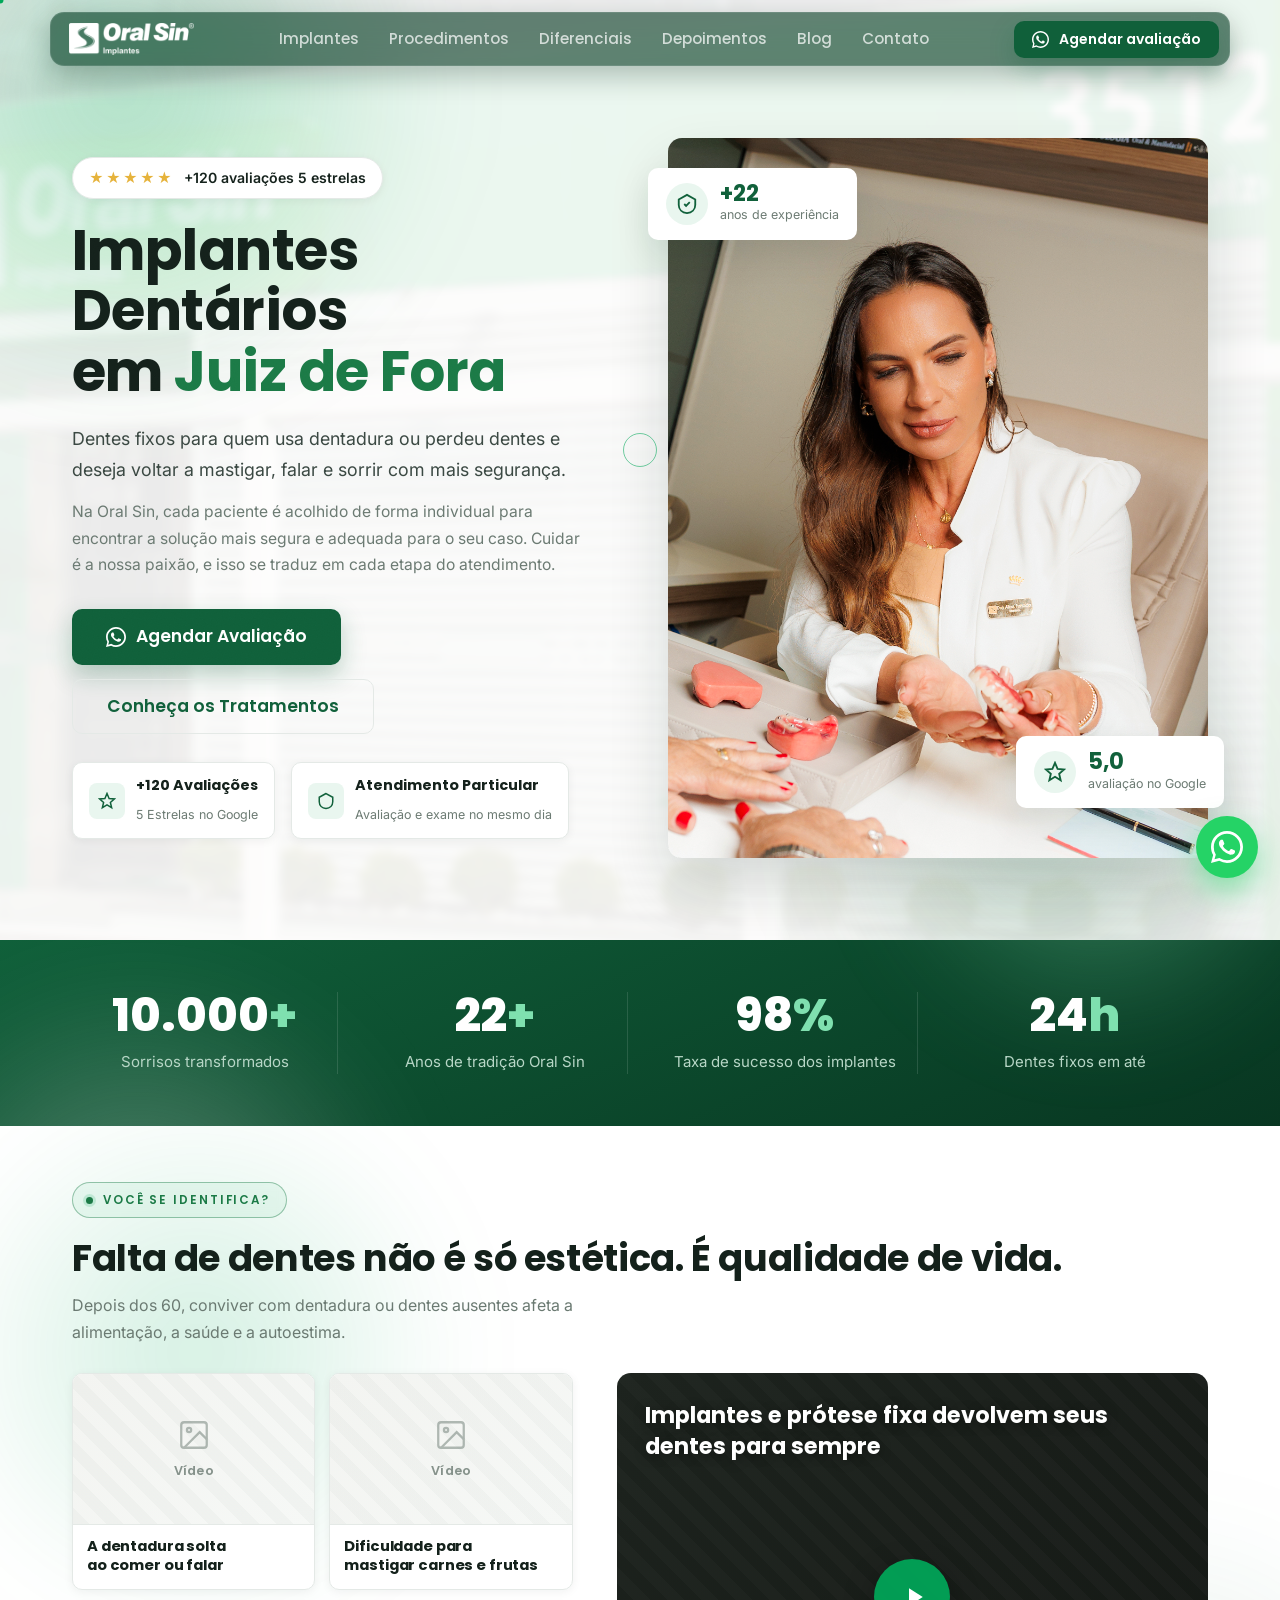
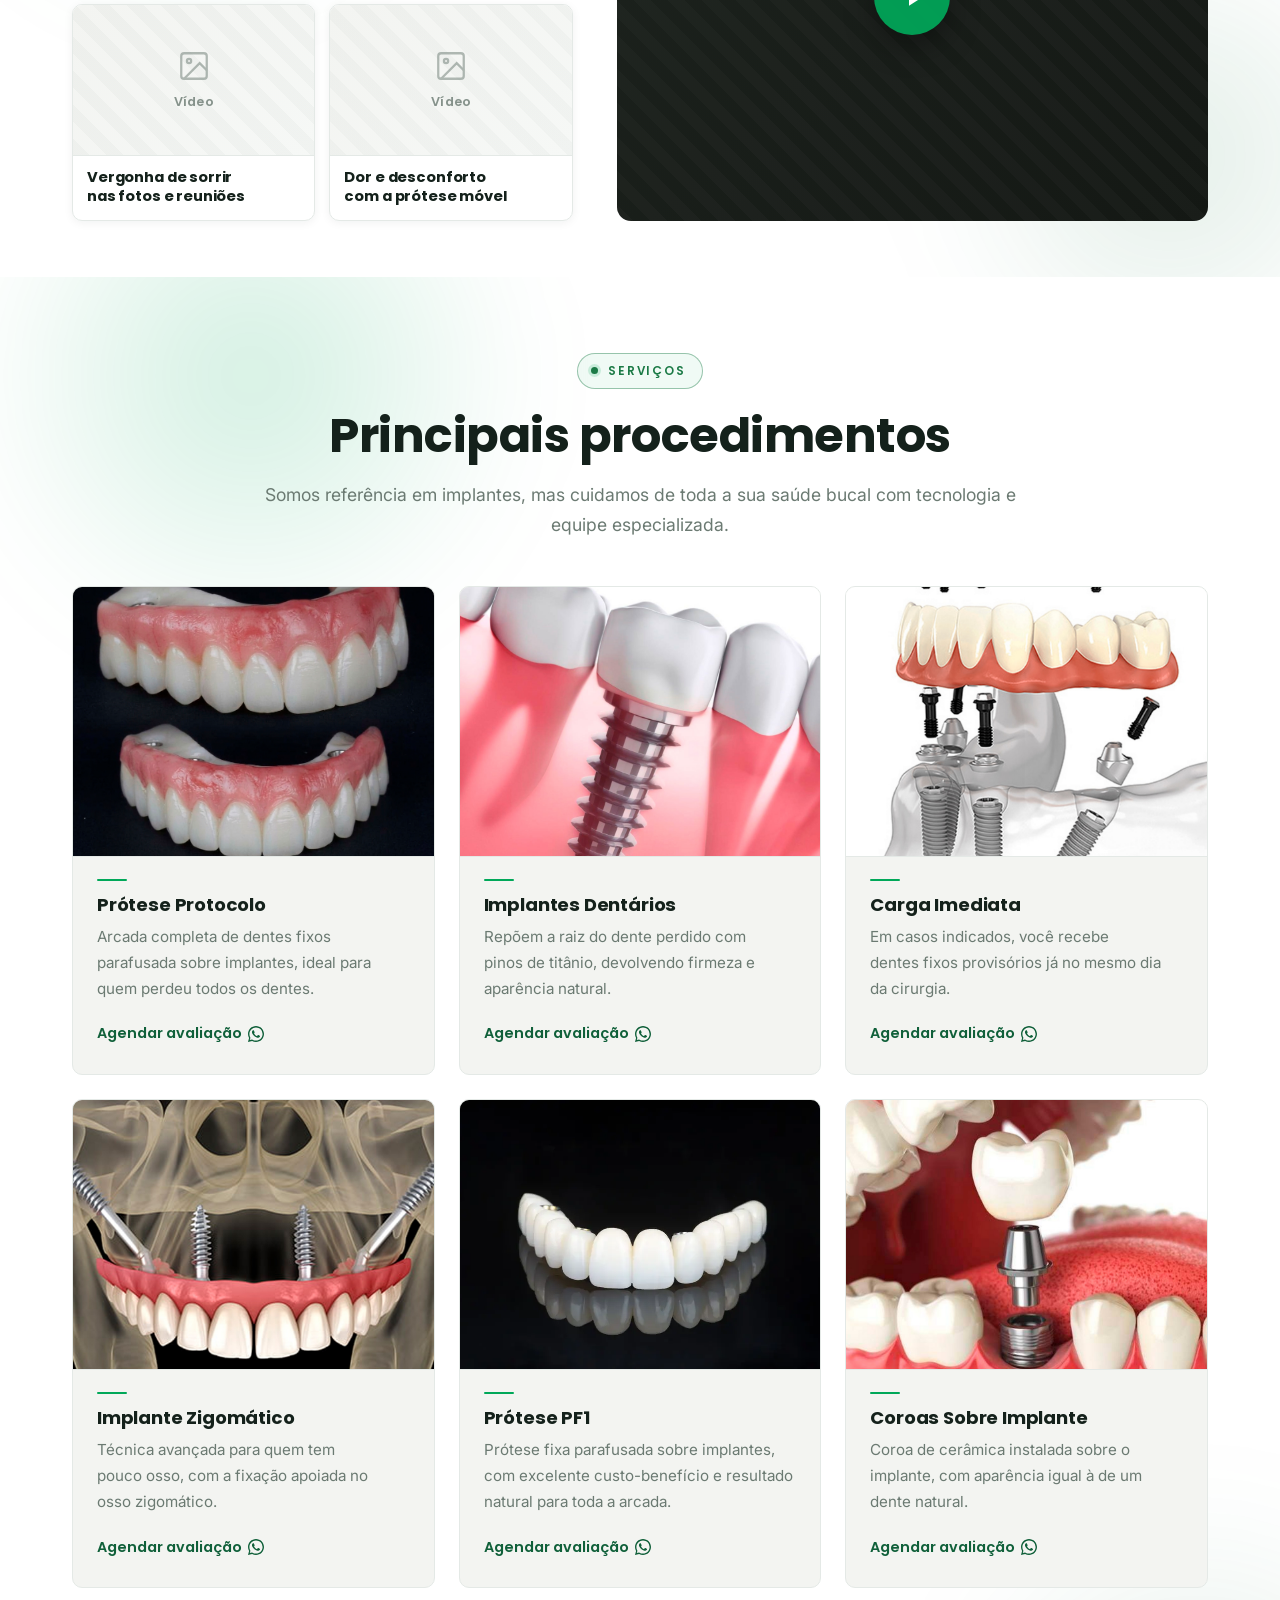
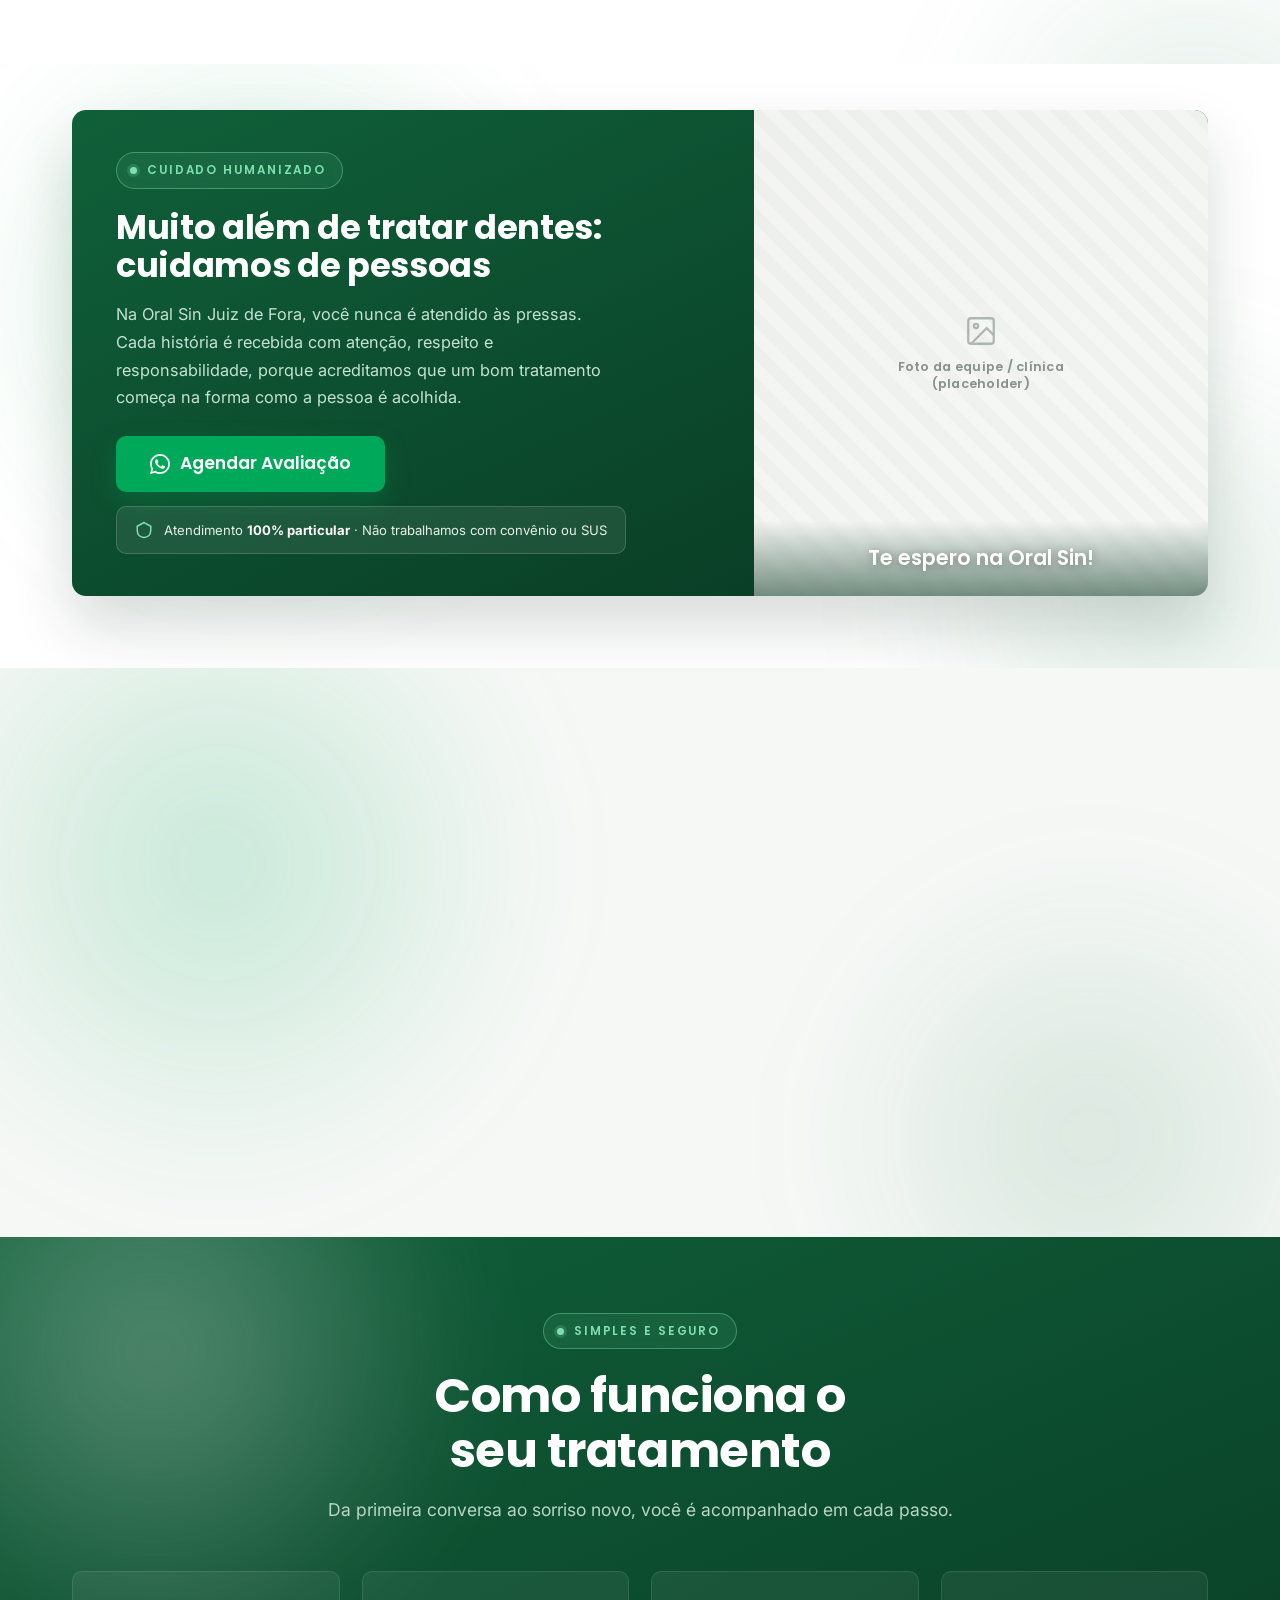
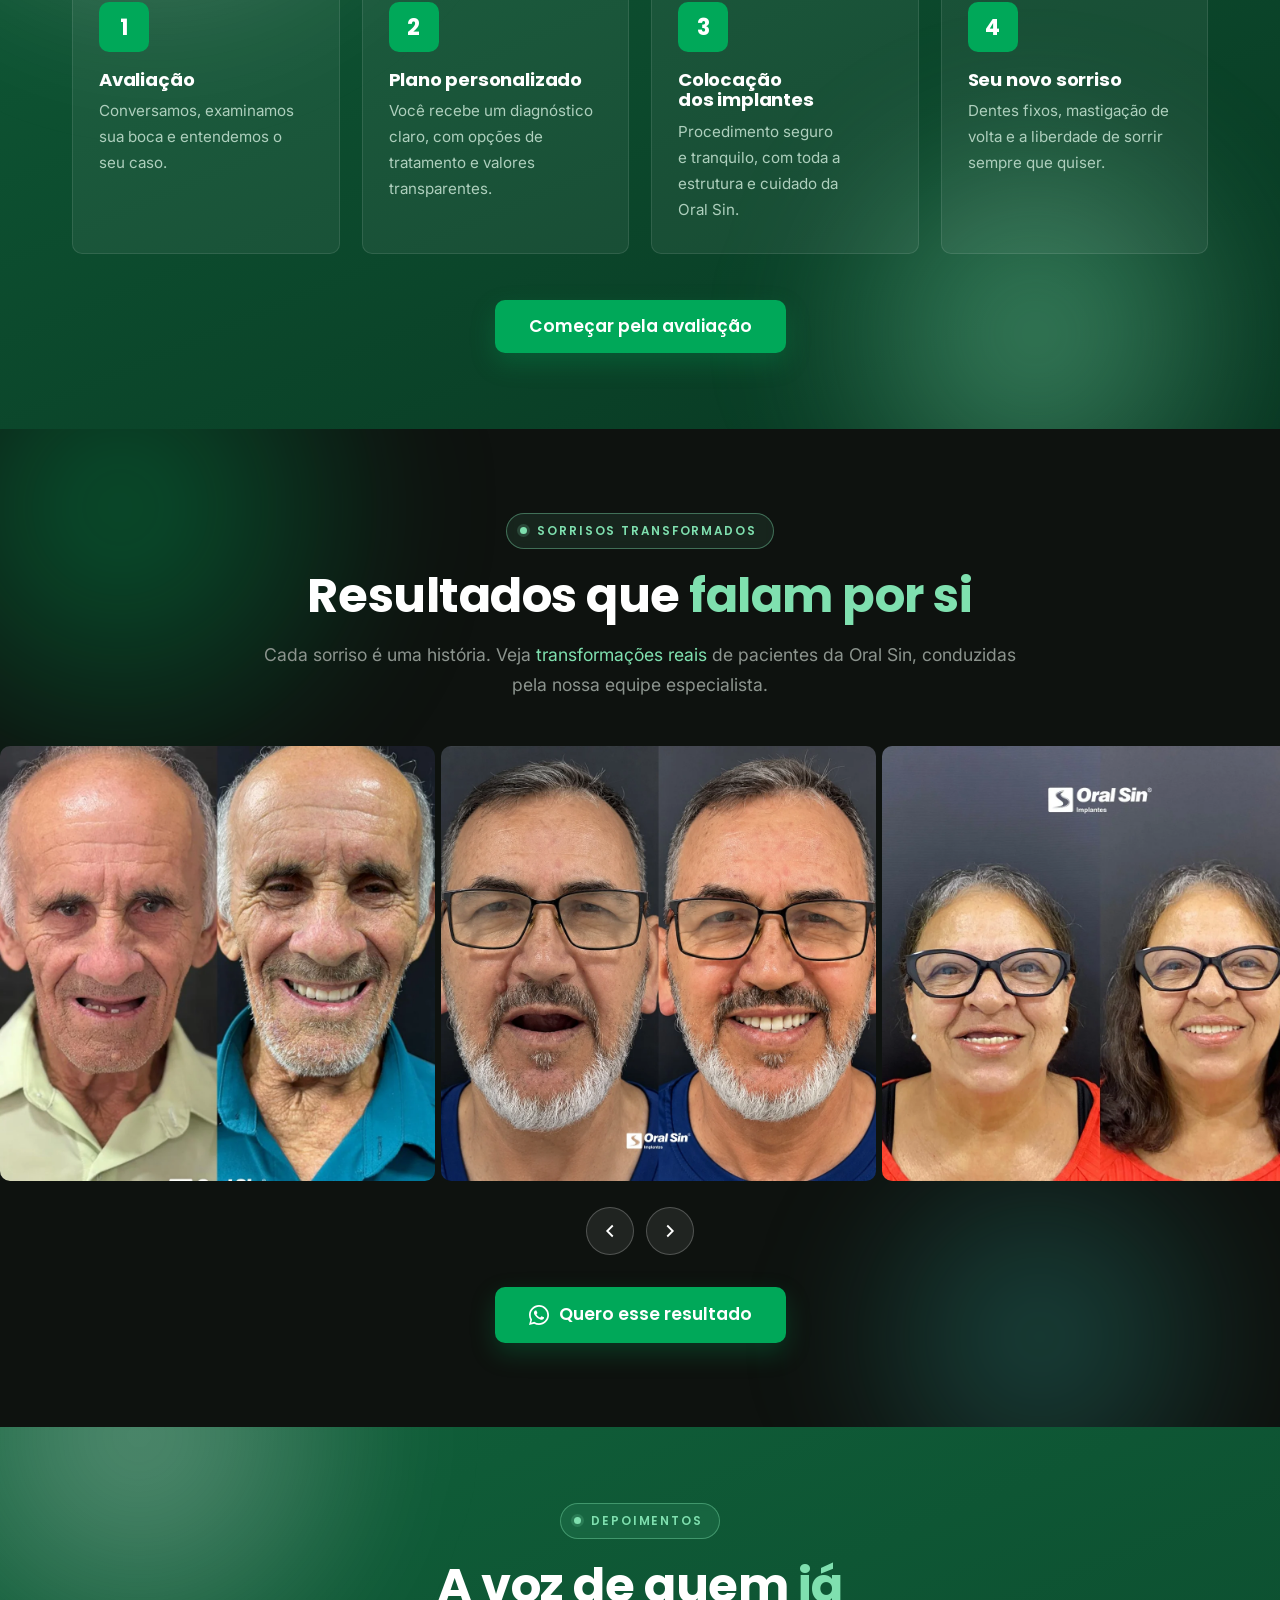
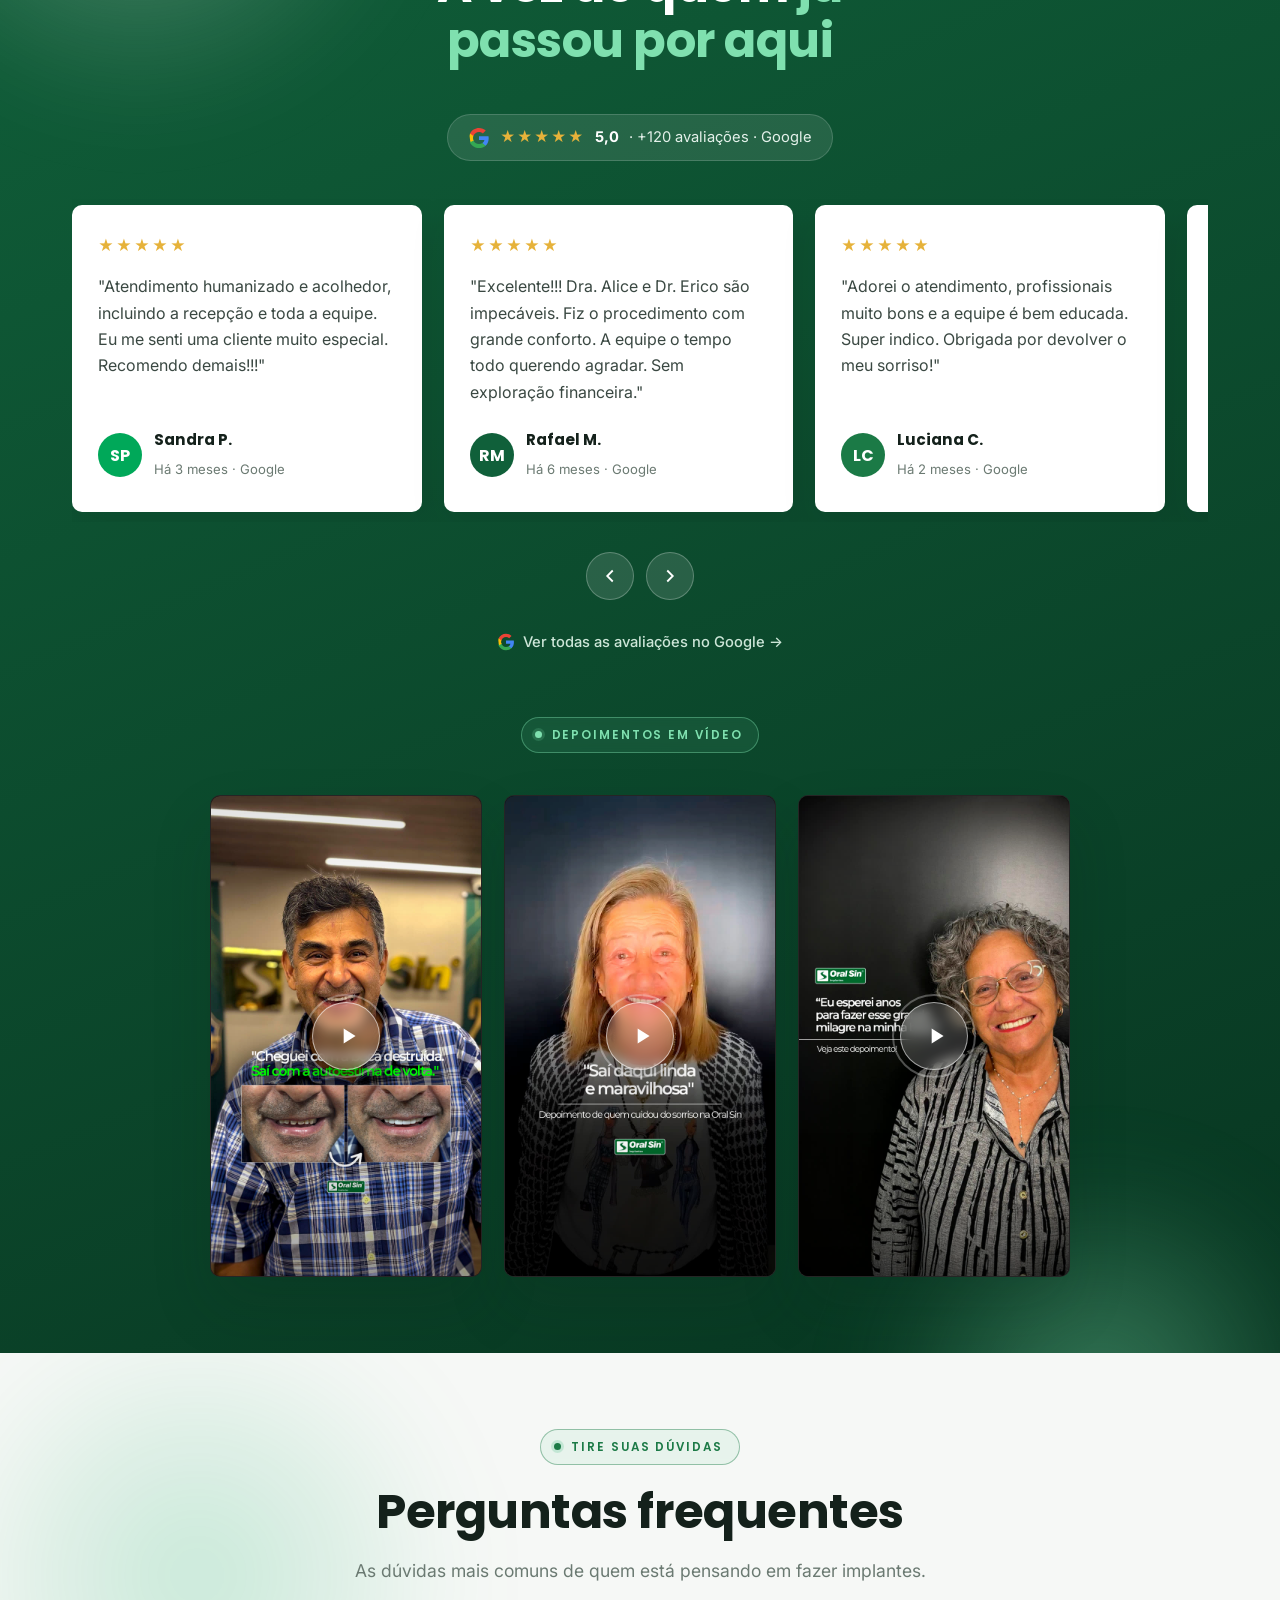
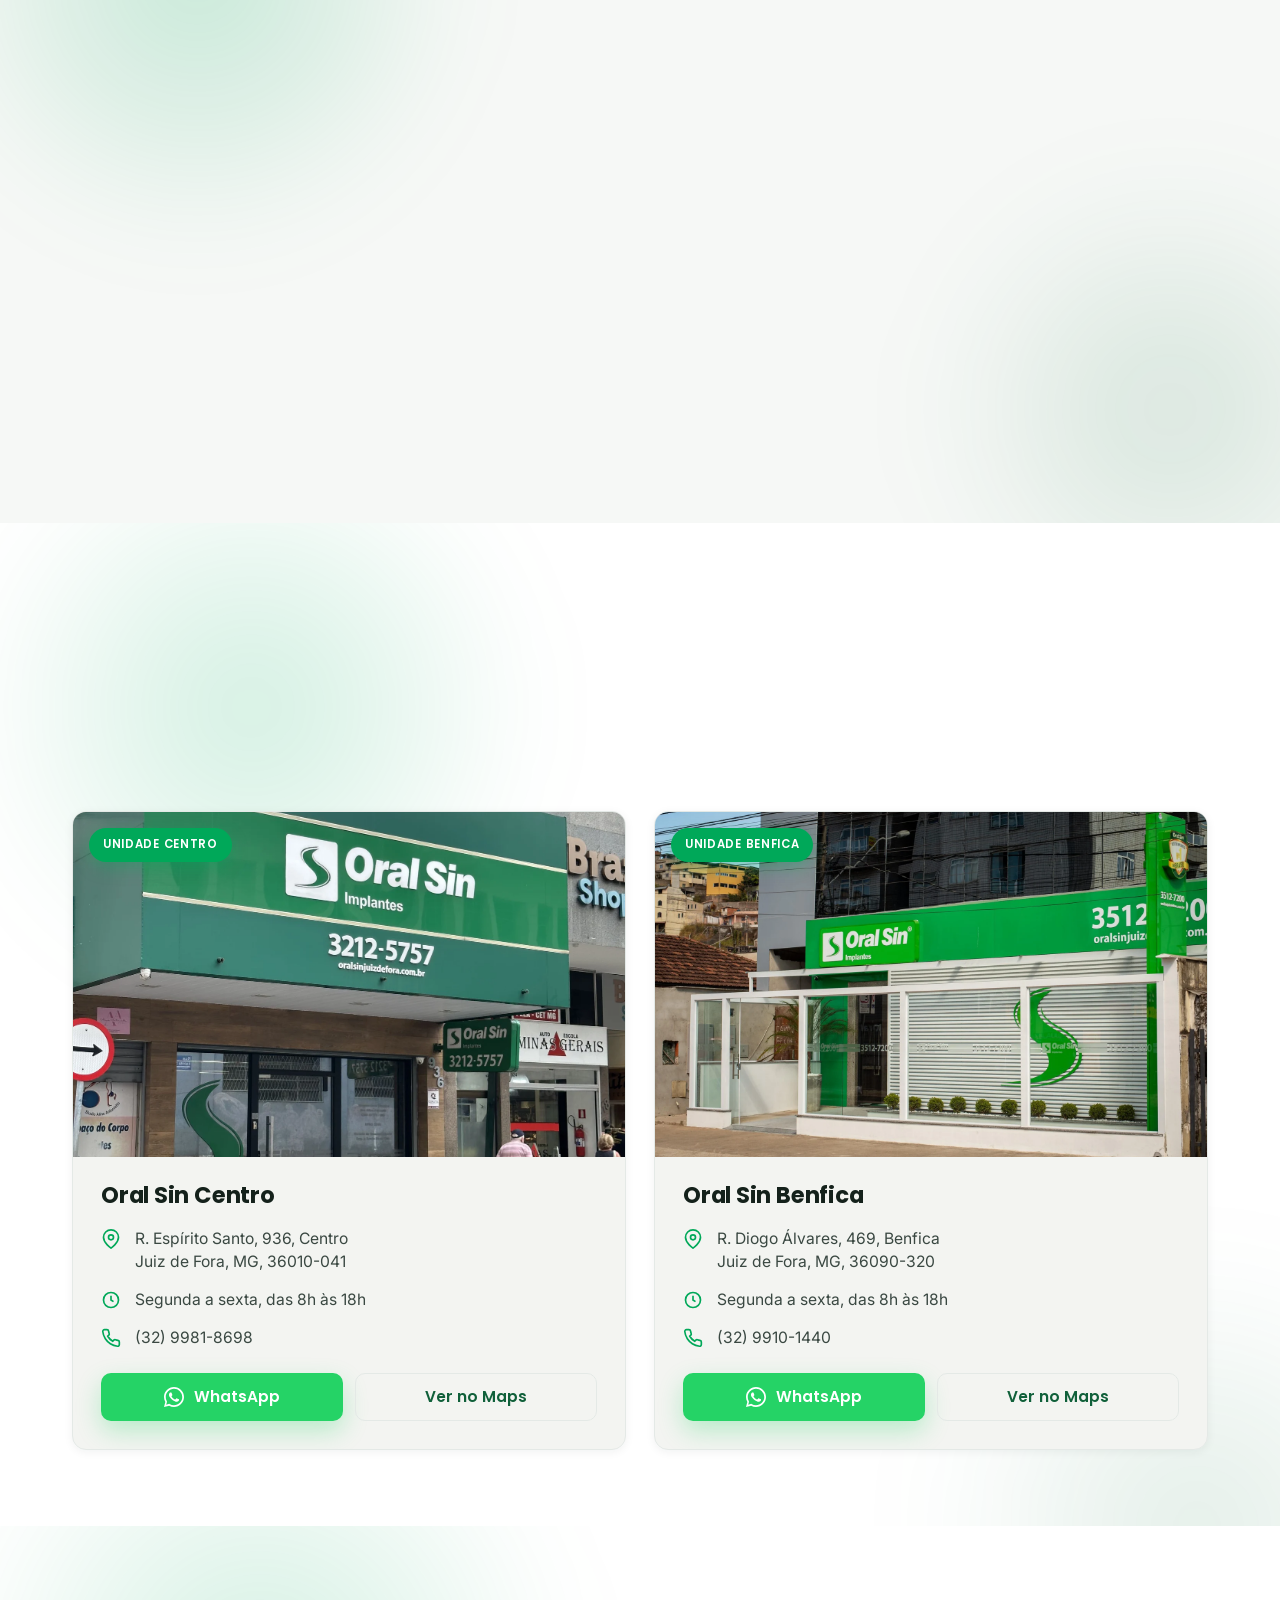
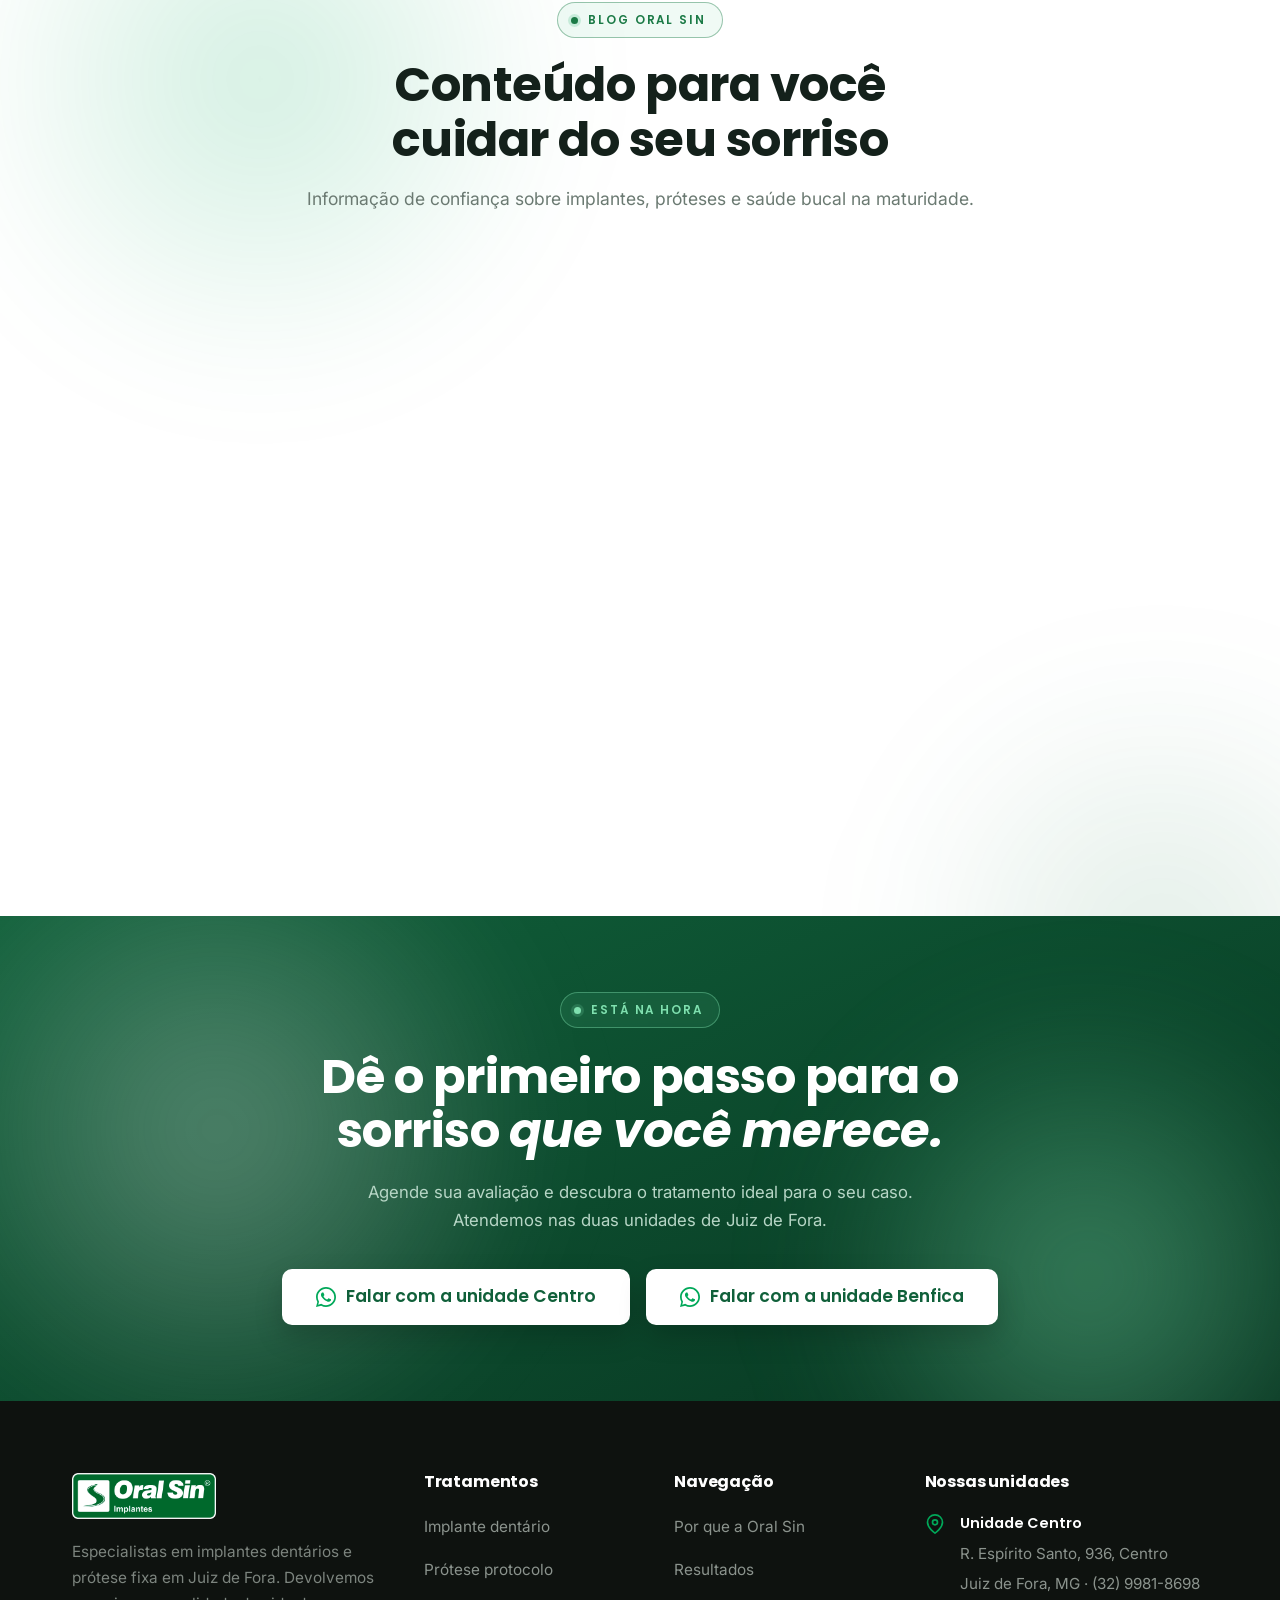
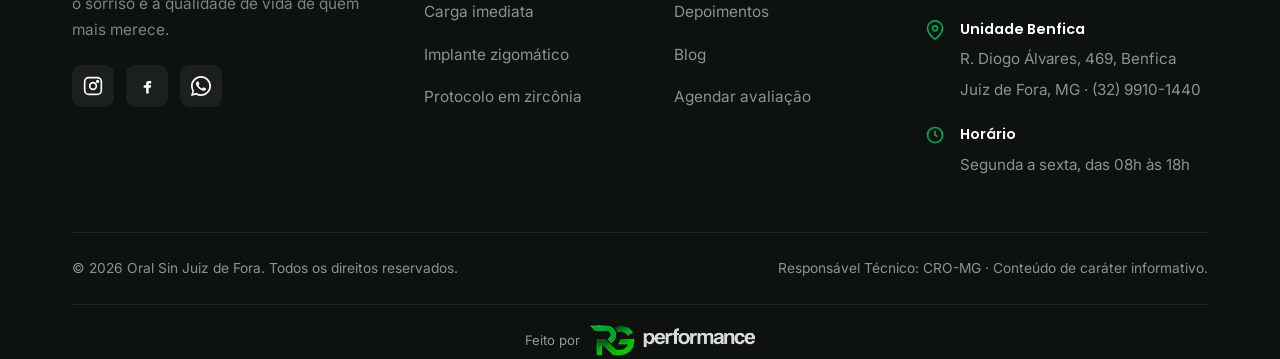
==== index.html @ 4b4aeb55 "Procedimentos, tratamentos complementares e seção de cuidado - Substitui Protocolo em Zircônia por P" ====
<!DOCTYPE html>
<html lang="pt-BR">
<head>
  <meta charset="UTF-8" />
  <meta name="viewport" content="width=device-width, initial-scale=1.0" />
  <title>Implantes Dentários em Juiz de Fora | Oral Sin · Volte a Sorrir e Mastigar</title>
  <meta name="description" content="Implantes dentários e prótese fixa (protocolo) em Juiz de Fora. Recupere seu sorriso, mastigue sem dor e diga adeus à dentadura. Avaliação na Oral Sin." />
  <meta name="keywords" content="implante dentário juiz de fora, prótese fixa, protocolo, dentadura fixa, implante carga imediata, oral sin juiz de fora" />
  <link rel="canonical" href="https://oralsinjuizdefora.com.br/" />

  <link rel="icon" type="image/png" sizes="32x32" href="assets/img/favicon-32.png?v=28" />
  <link rel="icon" type="image/png" sizes="192x192" href="assets/img/favicon-192.png?v=28" />
  <link rel="icon" type="image/png" sizes="512x512" href="assets/img/favicon-512.png?v=28" />
  <link rel="apple-touch-icon" sizes="180x180" href="assets/img/apple-touch-icon.png?v=28" />
  <meta name="theme-color" content="#10603A" />

  <meta property="og:type" content="website" />
  <meta property="og:title" content="Implantes Dentários em Juiz de Fora | Oral Sin" />
  <meta property="og:description" content="Volte a sorrir e mastigar com implantes e prótese fixa. Avaliação na Oral Sin Juiz de Fora." />
  <meta property="og:locale" content="pt_BR" />

  <link rel="preconnect" href="https://fonts.googleapis.com" />
  <link rel="preconnect" href="https://fonts.gstatic.com" crossorigin />
  <link href="https://fonts.googleapis.com/css2?family=Poppins:ital,wght@0,500;0,600;0,700;0,800;1,800&family=Inter:wght@400;500;600&display=swap" rel="stylesheet" />
  <link rel="stylesheet" href="assets/css/styles.css?v=28" />

  <script type="application/ld+json">
  {
    "@context": "https://schema.org",
    "@type": "Dentist",
    "name": "Oral Sin Implantes — Juiz de Fora",
    "description": "Clínica especializada em implantes dentários e prótese fixa em Juiz de Fora.",
    "url": "https://oralsinjuizdefora.com.br/",
    "telephone": "+55-32-3512-9444",
    "address": {
      "@type": "PostalAddress",
      "streetAddress": "Rua Braz Bernardino, 199 - sala 113 - Centro",
      "addressLocality": "Juiz de Fora",
      "addressRegion": "MG",
      "addressCountry": "BR"
    },
    "priceRange": "$$",
    "openingHours": "Mo-Fr 08:00-18:00",
    "medicalSpecialty": "Implantology"
  }
  </script>
</head>
<body>

  <!-- ============================== HEADER ============================== -->
  <header class="header" id="inicio">
    <div class="container">
      <a href="#inicio" class="logo" aria-label="Oral Sin Implantes — Juiz de Fora">
        <img class="logo__png" src="assets/img/logo-oralsin-v2-branco.png" alt="Oral Sin Implantes" onerror="this.remove()" />
        <span class="logo__svg">
          <span class="logo__mark">
            <svg viewBox="0 0 44 44" fill="none" aria-hidden="true">
              <path d="M31 12c-5-3.2-13.5-2.4-15.8 1.8-1.7 3.1 1.2 5.4 5.6 6.8 5.2 1.7 9.3 2.2 8.4 5.9-1 4.3-9.4 5.4-14.6 2" stroke="#fff" stroke-width="2.7" stroke-linecap="round" stroke-linejoin="round"/>
              <path d="M14 31c4.6 2.4 11.4 1.8 14-1" stroke="#fff" stroke-width="1.4" stroke-linecap="round" opacity=".7"/>
            </svg>
          </span>
          <span class="logo__text">
            <strong>Oral Sin</strong>
            <span>Implantes</span>
          </span>
        </span>
      </a>

      <nav class="nav" aria-label="Menu principal">
        <a href="#tratamentos">Implantes</a>
        <a href="#procedimentos">Procedimentos</a>
        <a href="#diferenciais">Diferenciais</a>
        <a href="#depoimentos">Depoimentos</a>
        <a href="#blog">Blog</a>
        <a href="#contato">Contato</a>
      </nav>

      <div class="header__cta">
        <a href="#agendar" class="btn btn--primary">
          <svg viewBox="0 0 32 32" fill="currentColor"><path d="M16.003 0C7.164 0 .002 7.16.002 16c0 2.82.74 5.583 2.15 8.02L0 32l8.204-2.15A15.9 15.9 0 0 0 16.003 32C24.84 32 32 24.84 32 16S24.84 0 16.003 0zm0 29.2c-2.5 0-4.95-.67-7.088-1.94l-.508-.3-4.87 1.277 1.3-4.75-.33-.52A13.16 13.16 0 0 1 2.8 16c0-7.28 5.92-13.2 13.203-13.2 3.53 0 6.845 1.375 9.34 3.872a13.13 13.13 0 0 1 3.865 9.33c0 7.28-5.92 13.198-13.205 13.198zm7.24-9.885c-.397-.198-2.348-1.158-2.712-1.29-.363-.132-.628-.198-.892.2-.264.396-1.024 1.29-1.256 1.554-.23.264-.463.297-.86.1-.397-.2-1.676-.618-3.193-1.97-1.18-1.052-1.977-2.35-2.21-2.747-.23-.396-.024-.61.174-.807.178-.177.397-.462.595-.694.198-.23.264-.396.397-.66.132-.264.066-.495-.033-.694-.1-.198-.892-2.15-1.223-2.943-.322-.773-.65-.668-.892-.68l-.76-.014c-.264 0-.694.1-1.058.495-.363.396-1.388 1.356-1.388 3.31 0 1.953 1.42 3.84 1.618 4.104.198.264 2.796 4.27 6.775 5.986.947.41 1.686.653 2.262.836.95.302 1.815.26 2.498.157.762-.114 2.348-.96 2.68-1.884.33-.925.33-1.72.23-1.884-.098-.164-.362-.263-.76-.462z"/></svg>
          Agendar avaliação
        </a>
      </div>

      <button class="nav-toggle" aria-label="Abrir menu" aria-expanded="false">
        <span></span><span></span><span></span>
      </button>
    </div>
  </header>

  <!-- ============================== SEÇÃO 1 — HERO (fundo branco) ======= -->
  <section class="hero" id="topo">
    <div class="hero__bg" aria-hidden="true"></div>
    <div class="container hero__grid">
      <div class="hero__content reveal">
        <div class="hero__badge">
          <span class="stars">★★★★★</span> +120 avaliações 5 estrelas
        </div>

        <h1>Implantes Dentários<br>em <span class="hl">Juiz de Fora</span></h1>

        <p class="hero__sub">
          Dentes fixos para quem usa dentadura ou perdeu dentes e deseja voltar
          a mastigar, falar e sorrir com mais segurança.
        </p>
        <p class="hero__sub-small">
          Na Oral Sin, cada paciente é acolhido de forma individual para encontrar
          a solução mais segura e adequada para o seu caso. Cuidar é a nossa paixão,
          e isso se traduz em cada etapa do atendimento.
        </p>

        <div class="hero__actions">
          <a href="#agendar" class="btn btn--primary btn--lg">
            <svg viewBox="0 0 32 32" fill="currentColor"><path d="M16.003 0C7.164 0 .002 7.16.002 16c0 2.82.74 5.583 2.15 8.02L0 32l8.204-2.15A15.9 15.9 0 0 0 16.003 32C24.84 32 32 24.84 32 16S24.84 0 16.003 0zm0 29.2c-2.5 0-4.95-.67-7.088-1.94l-.508-.3-4.87 1.277 1.3-4.75-.33-.52A13.16 13.16 0 0 1 2.8 16c0-7.28 5.92-13.2 13.203-13.2 3.53 0 6.845 1.375 9.34 3.872a13.13 13.13 0 0 1 3.865 9.33c0 7.28-5.92 13.198-13.205 13.198zm7.24-9.885c-.397-.198-2.348-1.158-2.712-1.29-.363-.132-.628-.198-.892.2-.264.396-1.024 1.29-1.256 1.554-.23.264-.463.297-.86.1-.397-.2-1.676-.618-3.193-1.97-1.18-1.052-1.977-2.35-2.21-2.747-.23-.396-.024-.61.174-.807.178-.177.397-.462.595-.694.198-.23.264-.396.397-.66.132-.264.066-.495-.033-.694-.1-.198-.892-2.15-1.223-2.943-.322-.773-.65-.668-.892-.68l-.76-.014c-.264 0-.694.1-1.058.495-.363.396-1.388 1.356-1.388 3.31 0 1.953 1.42 3.84 1.618 4.104.198.264 2.796 4.27 6.775 5.986.947.41 1.686.653 2.262.836.95.302 1.815.26 2.498.157.762-.114 2.348-.96 2.68-1.884.33-.925.33-1.72.23-1.884-.098-.164-.362-.263-.76-.462z"/></svg>
            Agendar Avaliação
          </a>
          <a href="#procedimentos" class="btn btn--outline btn--lg">Conheça os Tratamentos</a>
        </div>

        <div class="hero__info">
          <div class="hero__info-item">
            <span class="ic"><svg viewBox="0 0 24 24" fill="none" stroke="currentColor" stroke-width="2"><path d="M12 17.27 18.18 21l-1.64-7.03L22 9.24l-7.19-.61L12 2 9.19 8.63 2 9.24l5.46 4.73L5.82 21z"/></svg></span>
            <div><strong>+120 Avaliações</strong><span>5 Estrelas no Google</span></div>
          </div>
          <div class="hero__info-item">
            <span class="ic"><svg viewBox="0 0 24 24" fill="none" stroke="currentColor" stroke-width="2"><path d="M12 2 3 7v6c0 5 3.8 8.5 9 9 5.2-.5 9-4 9-9V7l-9-5z"/></svg></span>
            <div><strong>Atendimento Particular</strong><span>Avaliação e exame no mesmo dia</span></div>
          </div>
        </div>
      </div>

      <div class="hero__media reveal" data-delay="2">
        <div class="hero__photo photo-frame">
          <div class="ph photo-ph">
            <svg viewBox="0 0 24 24" fill="none" stroke="currentColor" stroke-width="1.6"><rect x="3" y="3" width="18" height="18" rx="2"/><circle cx="8.5" cy="8.5" r="1.5"/><path d="m21 15-5-5L5 21"/></svg>
            <span>Foto da Dra. / clínica<br>(placeholder)</span>
          </div>
          <img class="photo-img photo-img--desktop" src="assets/img/dra-oralsin.png" alt="Especialista da Oral Sin apresentando prótese sobre implantes" onerror="this.style.display='none'" />
          <img class="photo-img photo-img--mobile" src="assets/img/hero-mobile.jpg" alt="Especialista da Oral Sin em atendimento" onerror="this.style.display='none'" />
        </div>
        <div class="hero__card hero__card--a">
          <span class="avatar"><svg viewBox="0 0 24 24" fill="none" stroke="currentColor" stroke-width="2"><path d="M12 2 3 7v6c0 5 3.8 8.5 9 9 5.2-.5 9-4 9-9V7l-9-5z"/><path d="m9 12 2 2 4-4"/></svg></span>
          <div><div class="num">+22</div><div class="lbl">anos de experiência</div></div>
        </div>
        <div class="hero__card hero__card--b">
          <span class="avatar"><svg viewBox="0 0 24 24" fill="none" stroke="currentColor" stroke-width="2"><path d="M12 17.27 18.18 21l-1.64-7.03L22 9.24l-7.19-.61L12 2 9.19 8.63 2 9.24l5.46 4.73L5.82 21z"/></svg></span>
          <div><div class="num">5,0</div><div class="lbl">avaliação no Google</div></div>
        </div>
      </div>
    </div>
  </section>

  <!-- ============================== SEÇÃO 2 — STATS (fundo verde) ======= -->
  <section class="stats">
    <div class="container">
      <div class="stat"><div class="stat__num"><span data-count="10000" data-suffix="+">0</span></div><div class="stat__lbl">Sorrisos transformados</div></div>
      <div class="stat"><div class="stat__num"><span data-count="22" data-suffix="+">0</span></div><div class="stat__lbl">Anos de tradição Oral Sin</div></div>
      <div class="stat"><div class="stat__num"><span data-count="98" data-suffix="%">0</span></div><div class="stat__lbl">Taxa de sucesso dos implantes</div></div>
      <div class="stat"><div class="stat__num"><span data-count="24" data-suffix="h">0</span></div><div class="stat__lbl">Dentes fixos em até</div></div>
    </div>
  </section>

  <!-- ============================== SEÇÃO 3 — DORES 2x2 + VÍDEO ========= -->
  <section class="section section--tight section--white" id="tratamentos">
    <div class="container pain__grid">
      <div class="pain__head reveal">
        <span class="eyebrow">Você se identifica?</span>
        <h2 style="font-size:clamp(1.7rem,3.4vw,2.3rem);">Falta de dentes não é só estética. É qualidade de vida.</h2>
        <p style="color:var(--muted);margin-top:12px;font-size:1rem;max-width:520px;">
          Depois dos 60, conviver com dentadura ou dentes ausentes afeta a alimentação,
          a saúde e a autoestima.
        </p>
      </div>

      <div class="pain__boxes reveal" data-delay="1">
          <div class="pain__box">
            <div class="pain__box-media">
              <div class="ph"><svg viewBox="0 0 24 24" fill="none" stroke="currentColor" stroke-width="1.6"><rect x="3" y="3" width="18" height="18" rx="2"/><circle cx="8.5" cy="8.5" r="1.5"/><path d="m21 15-5-5L5 21"/></svg><span>Vídeo</span></div>
              <video class="media-vid" autoplay muted loop playsinline preload="metadata" onerror="this.style.display='none'"><source src="assets/video/dor-dentadura-solta.mp4" type="video/mp4"></video>
            </div>
            <h4>A dentadura solta ao comer ou falar</h4>
          </div>
          <div class="pain__box">
            <div class="pain__box-media">
              <div class="ph"><svg viewBox="0 0 24 24" fill="none" stroke="currentColor" stroke-width="1.6"><rect x="3" y="3" width="18" height="18" rx="2"/><circle cx="8.5" cy="8.5" r="1.5"/><path d="m21 15-5-5L5 21"/></svg><span>Vídeo</span></div>
              <video class="media-vid" autoplay muted loop playsinline preload="metadata" onerror="this.style.display='none'"><source src="assets/video/dor-mastigar.mp4" type="video/mp4"></video>
            </div>
            <h4>Dificuldade para mastigar carnes e frutas</h4>
          </div>
          <div class="pain__box">
            <div class="pain__box-media">
              <div class="ph"><svg viewBox="0 0 24 24" fill="none" stroke="currentColor" stroke-width="1.6"><rect x="3" y="3" width="18" height="18" rx="2"/><circle cx="8.5" cy="8.5" r="1.5"/><path d="m21 15-5-5L5 21"/></svg><span>Vídeo</span></div>
              <video class="media-vid" autoplay muted loop playsinline preload="metadata" onerror="this.style.display='none'"><source src="assets/video/dor-sorrir.mp4" type="video/mp4"></video>
            </div>
            <h4>Vergonha de sorrir nas fotos e reuniões</h4>
          </div>
          <div class="pain__box">
            <div class="pain__box-media">
              <div class="ph"><svg viewBox="0 0 24 24" fill="none" stroke="currentColor" stroke-width="1.6"><rect x="3" y="3" width="18" height="18" rx="2"/><circle cx="8.5" cy="8.5" r="1.5"/><path d="m21 15-5-5L5 21"/></svg><span>Vídeo</span></div>
              <video class="media-vid" autoplay muted loop playsinline preload="metadata" onerror="this.style.display='none'"><source src="assets/video/dor-desconforto.mp4" type="video/mp4"></video>
            </div>
            <h4>Dor e desconforto com a prótese móvel</h4>
          </div>
        </div>

      <div class="pain__video reveal" data-delay="2">
        <div class="video-ph ph--dark">
          <video class="media-vid" autoplay muted loop playsinline preload="metadata" onerror="this.style.display='none'"><source src="assets/video/solucao-implantes.mp4" type="video/mp4"></video>
          <span class="play"><svg viewBox="0 0 24 24" fill="currentColor"><path d="M8 5v14l11-7z"/></svg></span>
          <span class="cap">Implantes e prótese fixa devolvem seus dentes para sempre</span>
        </div>
      </div>
    </div>
  </section>

  <!-- ============================== SEÇÃO 4 — PROCEDIMENTOS (fundo branco) = -->
  <section class="section section--white" id="procedimentos">
    <div class="container">
      <div class="section-head reveal">
        <span class="eyebrow">Serviços</span>
        <h2>Principais procedimentos</h2>
        <p style="color:var(--muted);">Somos referência em implantes, mas cuidamos de toda a sua saúde bucal com tecnologia e equipe especializada.</p>
      </div>

      <div class="treatments">
        <article class="treat reveal">
          <div class="treat__img"><div class="ph"><svg viewBox="0 0 24 24" fill="none" stroke="currentColor" stroke-width="1.6"><rect x="3" y="3" width="18" height="18" rx="2"/><circle cx="8.5" cy="8.5" r="1.5"/><path d="m21 15-5-5L5 21"/></svg><span>Imagem — Prótese Protocolo</span></div><img src="assets/img/Proteseprotocolo2.png" alt="Prótese protocolo sobre implantes" loading="lazy" onerror="this.style.display='none'"></div>
          <div class="treat__body">
            <div class="treat__divider"></div>
            <h3>Prótese Protocolo</h3>
            <p>Arcada completa de dentes fixos parafusada sobre implantes, ideal para quem perdeu todos os dentes.</p>
            <a href="#agendar" class="treat__link">Agendar avaliação <svg viewBox="0 0 32 32" fill="currentColor"><path d="M16.003 0C7.164 0 .002 7.16.002 16c0 2.82.74 5.583 2.15 8.02L0 32l8.204-2.15A15.9 15.9 0 0 0 16.003 32C24.84 32 32 24.84 32 16S24.84 0 16.003 0zm0 29.2c-2.5 0-4.95-.67-7.088-1.94l-.508-.3-4.87 1.277 1.3-4.75-.33-.52A13.16 13.16 0 0 1 2.8 16c0-7.28 5.92-13.2 13.203-13.2 3.53 0 6.845 1.375 9.34 3.872a13.13 13.13 0 0 1 3.865 9.33c0 7.28-5.92 13.198-13.205 13.198zm7.24-9.885c-.397-.198-2.348-1.158-2.712-1.29-.363-.132-.628-.198-.892.2-.264.396-1.024 1.29-1.256 1.554-.23.264-.463.297-.86.1-.397-.2-1.676-.618-3.193-1.97-1.18-1.052-1.977-2.35-2.21-2.747-.23-.396-.024-.61.174-.807.178-.177.397-.462.595-.694.198-.23.264-.396.397-.66.132-.264.066-.495-.033-.694-.1-.198-.892-2.15-1.223-2.943-.322-.773-.65-.668-.892-.68l-.76-.014c-.264 0-.694.1-1.058.495-.363.396-1.388 1.356-1.388 3.31 0 1.953 1.42 3.84 1.618 4.104.198.264 2.796 4.27 6.775 5.986.947.41 1.686.653 2.262.836.95.302 1.815.26 2.498.157.762-.114 2.348-.96 2.68-1.884.33-.925.33-1.72.23-1.884-.098-.164-.362-.263-.76-.462z"/></svg></a>
          </div>
        </article>

        <article class="treat reveal" data-delay="1">
          <div class="treat__img"><div class="ph"><svg viewBox="0 0 24 24" fill="none" stroke="currentColor" stroke-width="1.6"><rect x="3" y="3" width="18" height="18" rx="2"/><circle cx="8.5" cy="8.5" r="1.5"/><path d="m21 15-5-5L5 21"/></svg><span>Imagem — Implantes Dentários</span></div><img src="assets/img/proc-implante.jpg" alt="Implante dentário" loading="lazy" onerror="this.style.display='none'"></div>
          <div class="treat__body">
            <div class="treat__divider"></div>
            <h3>Implantes Dentários</h3>
            <p>Repõem a raiz do dente perdido com pinos de titânio, devolvendo firmeza e aparência natural.</p>
            <a href="#agendar" class="treat__link">Agendar avaliação <svg viewBox="0 0 32 32" fill="currentColor"><path d="M16.003 0C7.164 0 .002 7.16.002 16c0 2.82.74 5.583 2.15 8.02L0 32l8.204-2.15A15.9 15.9 0 0 0 16.003 32C24.84 32 32 24.84 32 16S24.84 0 16.003 0zm0 29.2c-2.5 0-4.95-.67-7.088-1.94l-.508-.3-4.87 1.277 1.3-4.75-.33-.52A13.16 13.16 0 0 1 2.8 16c0-7.28 5.92-13.2 13.203-13.2 3.53 0 6.845 1.375 9.34 3.872a13.13 13.13 0 0 1 3.865 9.33c0 7.28-5.92 13.198-13.205 13.198zm7.24-9.885c-.397-.198-2.348-1.158-2.712-1.29-.363-.132-.628-.198-.892.2-.264.396-1.024 1.29-1.256 1.554-.23.264-.463.297-.86.1-.397-.2-1.676-.618-3.193-1.97-1.18-1.052-1.977-2.35-2.21-2.747-.23-.396-.024-.61.174-.807.178-.177.397-.462.595-.694.198-.23.264-.396.397-.66.132-.264.066-.495-.033-.694-.1-.198-.892-2.15-1.223-2.943-.322-.773-.65-.668-.892-.68l-.76-.014c-.264 0-.694.1-1.058.495-.363.396-1.388 1.356-1.388 3.31 0 1.953 1.42 3.84 1.618 4.104.198.264 2.796 4.27 6.775 5.986.947.41 1.686.653 2.262.836.95.302 1.815.26 2.498.157.762-.114 2.348-.96 2.68-1.884.33-.925.33-1.72.23-1.884-.098-.164-.362-.263-.76-.462z"/></svg></a>
          </div>
        </article>

        <article class="treat reveal" data-delay="2">
          <div class="treat__img"><div class="ph"><svg viewBox="0 0 24 24" fill="none" stroke="currentColor" stroke-width="1.6"><rect x="3" y="3" width="18" height="18" rx="2"/><circle cx="8.5" cy="8.5" r="1.5"/><path d="m21 15-5-5L5 21"/></svg><span>Imagem — Carga Imediata</span></div><img src="assets/img/proc-carga-imediata.jpg" alt="Carga imediata — dentes fixos no mesmo dia" loading="lazy" onerror="this.style.display='none'"></div>
          <div class="treat__body">
            <div class="treat__divider"></div>
            <h3>Carga Imediata</h3>
            <p>Em casos indicados, você recebe dentes fixos provisórios já no mesmo dia da cirurgia.</p>
            <a href="#agendar" class="treat__link">Agendar avaliação <svg viewBox="0 0 32 32" fill="currentColor"><path d="M16.003 0C7.164 0 .002 7.16.002 16c0 2.82.74 5.583 2.15 8.02L0 32l8.204-2.15A15.9 15.9 0 0 0 16.003 32C24.84 32 32 24.84 32 16S24.84 0 16.003 0zm0 29.2c-2.5 0-4.95-.67-7.088-1.94l-.508-.3-4.87 1.277 1.3-4.75-.33-.52A13.16 13.16 0 0 1 2.8 16c0-7.28 5.92-13.2 13.203-13.2 3.53 0 6.845 1.375 9.34 3.872a13.13 13.13 0 0 1 3.865 9.33c0 7.28-5.92 13.198-13.205 13.198zm7.24-9.885c-.397-.198-2.348-1.158-2.712-1.29-.363-.132-.628-.198-.892.2-.264.396-1.024 1.29-1.256 1.554-.23.264-.463.297-.86.1-.397-.2-1.676-.618-3.193-1.97-1.18-1.052-1.977-2.35-2.21-2.747-.23-.396-.024-.61.174-.807.178-.177.397-.462.595-.694.198-.23.264-.396.397-.66.132-.264.066-.495-.033-.694-.1-.198-.892-2.15-1.223-2.943-.322-.773-.65-.668-.892-.68l-.76-.014c-.264 0-.694.1-1.058.495-.363.396-1.388 1.356-1.388 3.31 0 1.953 1.42 3.84 1.618 4.104.198.264 2.796 4.27 6.775 5.986.947.41 1.686.653 2.262.836.95.302 1.815.26 2.498.157.762-.114 2.348-.96 2.68-1.884.33-.925.33-1.72.23-1.884-.098-.164-.362-.263-.76-.462z"/></svg></a>
          </div>
        </article>

        <article class="treat reveal">
          <div class="treat__img"><div class="ph"><svg viewBox="0 0 24 24" fill="none" stroke="currentColor" stroke-width="1.6"><rect x="3" y="3" width="18" height="18" rx="2"/><circle cx="8.5" cy="8.5" r="1.5"/><path d="m21 15-5-5L5 21"/></svg><span>Imagem — Implante Zigomático</span></div><img src="assets/img/proc-zigomatico.jpg" alt="Implante zigomático" loading="lazy" onerror="this.style.display='none'"></div>
          <div class="treat__body">
            <div class="treat__divider"></div>
            <h3>Implante Zigomático</h3>
            <p>Técnica avançada para quem tem pouco osso, com a fixação apoiada no osso zigomático.</p>
            <a href="#agendar" class="treat__link">Agendar avaliação <svg viewBox="0 0 32 32" fill="currentColor"><path d="M16.003 0C7.164 0 .002 7.16.002 16c0 2.82.74 5.583 2.15 8.02L0 32l8.204-2.15A15.9 15.9 0 0 0 16.003 32C24.84 32 32 24.84 32 16S24.84 0 16.003 0zm0 29.2c-2.5 0-4.95-.67-7.088-1.94l-.508-.3-4.87 1.277 1.3-4.75-.33-.52A13.16 13.16 0 0 1 2.8 16c0-7.28 5.92-13.2 13.203-13.2 3.53 0 6.845 1.375 9.34 3.872a13.13 13.13 0 0 1 3.865 9.33c0 7.28-5.92 13.198-13.205 13.198zm7.24-9.885c-.397-.198-2.348-1.158-2.712-1.29-.363-.132-.628-.198-.892.2-.264.396-1.024 1.29-1.256 1.554-.23.264-.463.297-.86.1-.397-.2-1.676-.618-3.193-1.97-1.18-1.052-1.977-2.35-2.21-2.747-.23-.396-.024-.61.174-.807.178-.177.397-.462.595-.694.198-.23.264-.396.397-.66.132-.264.066-.495-.033-.694-.1-.198-.892-2.15-1.223-2.943-.322-.773-.65-.668-.892-.68l-.76-.014c-.264 0-.694.1-1.058.495-.363.396-1.388 1.356-1.388 3.31 0 1.953 1.42 3.84 1.618 4.104.198.264 2.796 4.27 6.775 5.986.947.41 1.686.653 2.262.836.95.302 1.815.26 2.498.157.762-.114 2.348-.96 2.68-1.884.33-.925.33-1.72.23-1.884-.098-.164-.362-.263-.76-.462z"/></svg></a>
          </div>
        </article>

        <article class="treat reveal" data-delay="1">
          <div class="treat__img"><div class="ph"><svg viewBox="0 0 24 24" fill="none" stroke="currentColor" stroke-width="1.6"><rect x="3" y="3" width="18" height="18" rx="2"/><circle cx="8.5" cy="8.5" r="1.5"/><path d="m21 15-5-5L5 21"/></svg><span>Imagem — Prótese PF1</span></div><img src="assets/img/PF1.webp" alt="Prótese PF1 fixa sobre implantes" loading="lazy" onerror="this.style.display='none'"></div>
          <div class="treat__body">
            <div class="treat__divider"></div>
            <h3>Prótese PF1</h3>
            <p>Prótese fixa parafusada sobre implantes, com excelente custo-benefício e resultado natural para toda a arcada.</p>
            <a href="#agendar" class="treat__link">Agendar avaliação <svg viewBox="0 0 32 32" fill="currentColor"><path d="M16.003 0C7.164 0 .002 7.16.002 16c0 2.82.74 5.583 2.15 8.02L0 32l8.204-2.15A15.9 15.9 0 0 0 16.003 32C24.84 32 32 24.84 32 16S24.84 0 16.003 0zm0 29.2c-2.5 0-4.95-.67-7.088-1.94l-.508-.3-4.87 1.277 1.3-4.75-.33-.52A13.16 13.16 0 0 1 2.8 16c0-7.28 5.92-13.2 13.203-13.2 3.53 0 6.845 1.375 9.34 3.872a13.13 13.13 0 0 1 3.865 9.33c0 7.28-5.92 13.198-13.205 13.198zm7.24-9.885c-.397-.198-2.348-1.158-2.712-1.29-.363-.132-.628-.198-.892.2-.264.396-1.024 1.29-1.256 1.554-.23.264-.463.297-.86.1-.397-.2-1.676-.618-3.193-1.97-1.18-1.052-1.977-2.35-2.21-2.747-.23-.396-.024-.61.174-.807.178-.177.397-.462.595-.694.198-.23.264-.396.397-.66.132-.264.066-.495-.033-.694-.1-.198-.892-2.15-1.223-2.943-.322-.773-.65-.668-.892-.68l-.76-.014c-.264 0-.694.1-1.058.495-.363.396-1.388 1.356-1.388 3.31 0 1.953 1.42 3.84 1.618 4.104.198.264 2.796 4.27 6.775 5.986.947.41 1.686.653 2.262.836.95.302 1.815.26 2.498.157.762-.114 2.348-.96 2.68-1.884.33-.925.33-1.72.23-1.884-.098-.164-.362-.263-.76-.462z"/></svg></a>
          </div>
        </article>

        <article class="treat reveal" data-delay="2">
          <div class="treat__img"><div class="ph"><svg viewBox="0 0 24 24" fill="none" stroke="currentColor" stroke-width="1.6"><rect x="3" y="3" width="18" height="18" rx="2"/><circle cx="8.5" cy="8.5" r="1.5"/><path d="m21 15-5-5L5 21"/></svg><span>Imagem — Coroas Sobre Implante</span></div><img src="assets/img/proc-coroas.jpg" alt="Coroa cerâmica sobre implante" loading="lazy" onerror="this.style.display='none'"></div>
          <div class="treat__body">
            <div class="treat__divider"></div>
            <h3>Coroas Sobre Implante</h3>
            <p>Coroa de cerâmica instalada sobre o implante, com aparência igual à de um dente natural.</p>
            <a href="#agendar" class="treat__link">Agendar avaliação <svg viewBox="0 0 32 32" fill="currentColor"><path d="M16.003 0C7.164 0 .002 7.16.002 16c0 2.82.74 5.583 2.15 8.02L0 32l8.204-2.15A15.9 15.9 0 0 0 16.003 32C24.84 32 32 24.84 32 16S24.84 0 16.003 0zm0 29.2c-2.5 0-4.95-.67-7.088-1.94l-.508-.3-4.87 1.277 1.3-4.75-.33-.52A13.16 13.16 0 0 1 2.8 16c0-7.28 5.92-13.2 13.203-13.2 3.53 0 6.845 1.375 9.34 3.872a13.13 13.13 0 0 1 3.865 9.33c0 7.28-5.92 13.198-13.205 13.198zm7.24-9.885c-.397-.198-2.348-1.158-2.712-1.29-.363-.132-.628-.198-.892.2-.264.396-1.024 1.29-1.256 1.554-.23.264-.463.297-.86.1-.397-.2-1.676-.618-3.193-1.97-1.18-1.052-1.977-2.35-2.21-2.747-.23-.396-.024-.61.174-.807.178-.177.397-.462.595-.694.198-.23.264-.396.397-.66.132-.264.066-.495-.033-.694-.1-.198-.892-2.15-1.223-2.943-.322-.773-.65-.668-.892-.68l-.76-.014c-.264 0-.694.1-1.058.495-.363.396-1.388 1.356-1.388 3.31 0 1.953 1.42 3.84 1.618 4.104.198.264 2.796 4.27 6.775 5.986.947.41 1.686.653 2.262.836.95.302 1.815.26 2.498.157.762-.114 2.348-.96 2.68-1.884.33-.925.33-1.72.23-1.884-.098-.164-.362-.263-.76-.462z"/></svg></a>
          </div>
        </article>
      </div>
    </div>
  </section>

  <!-- ============================== SEÇÃO 5 — CUIDADO HUMANIZADO ======== -->
  <section class="section section--white care-section" id="diferenciais">
    <div class="container">
      <div class="care__card reveal">
        <div class="care__body">
          <span class="eyebrow eyebrow--light">Cuidado humanizado</span>
          <h2>Muito além de tratar dentes: cuidamos de pessoas</h2>
          <p>
            Na Oral Sin Juiz de Fora, você nunca é atendido às pressas. Cada história é
            recebida com atenção, respeito e responsabilidade, porque acreditamos que
            um bom tratamento começa na forma como a pessoa é acolhida.
          </p>
          <div class="care__actions">
            <a href="#agendar" class="btn btn--green btn--lg">
              <svg viewBox="0 0 32 32" fill="currentColor"><path d="M16.003 0C7.164 0 .002 7.16.002 16c0 2.82.74 5.583 2.15 8.02L0 32l8.204-2.15A15.9 15.9 0 0 0 16.003 32C24.84 32 32 24.84 32 16S24.84 0 16.003 0zm0 29.2c-2.5 0-4.95-.67-7.088-1.94l-.508-.3-4.87 1.277 1.3-4.75-.33-.52A13.16 13.16 0 0 1 2.8 16c0-7.28 5.92-13.2 13.203-13.2 3.53 0 6.845 1.375 9.34 3.872a13.13 13.13 0 0 1 3.865 9.33c0 7.28-5.92 13.198-13.205 13.198zm7.24-9.885c-.397-.198-2.348-1.158-2.712-1.29-.363-.132-.628-.198-.892.2-.264.396-1.024 1.29-1.256 1.554-.23.264-.463.297-.86.1-.397-.2-1.676-.618-3.193-1.97-1.18-1.052-1.977-2.35-2.21-2.747-.23-.396-.024-.61.174-.807.178-.177.397-.462.595-.694.198-.23.264-.396.397-.66.132-.264.066-.495-.033-.694-.1-.198-.892-2.15-1.223-2.943-.322-.773-.65-.668-.892-.68l-.76-.014c-.264 0-.694.1-1.058.495-.363.396-1.388 1.356-1.388 3.31 0 1.953 1.42 3.84 1.618 4.104.198.264 2.796 4.27 6.775 5.986.947.41 1.686.653 2.262.836.95.302 1.815.26 2.498.157.762-.114 2.348-.96 2.68-1.884.33-.925.33-1.72.23-1.884-.098-.164-.362-.263-.76-.462z"/></svg>
              Agendar Avaliação
            </a>
            <span class="care__note">
              <svg viewBox="0 0 24 24" fill="none" stroke="currentColor" stroke-width="2"><path d="M12 2 3 7v6c0 5 3.8 8.5 9 9 5.2-.5 9-4 9-9V7l-9-5z"/></svg>
              <span>Atendimento <strong>100% particular</strong> · Não trabalhamos com convênio ou SUS</span>
            </span>
          </div>
        </div>
        <div class="care__media">
          <div class="ph">
            <svg viewBox="0 0 24 24" fill="none" stroke="currentColor" stroke-width="1.6"><rect x="3" y="3" width="18" height="18" rx="2"/><circle cx="8.5" cy="8.5" r="1.5"/><path d="m21 15-5-5L5 21"/></svg>
            <span>Foto da equipe / clínica<br>(placeholder)</span>
          </div>
          <img src="assets/img/4T7A7618.jpg" alt="Equipe da Oral Sin Juiz de Fora em atendimento humanizado" onerror="this.style.display='none'" />
          <span class="care__media-cap">Te espero na Oral Sin!</span>
        </div>
      </div>
    </div>
  </section>

  <!-- ============================== SEÇÃO 5B — TRATAMENTOS COMPLEMENTARES = -->
  <section class="section section--tight section--alt" id="complementares">
    <div class="container">
      <div class="section-head section-head--sm reveal">
        <span class="eyebrow">Também oferecemos</span>
        <h2>Tratamentos complementares</h2>
        <p style="color:var(--muted);">Atendimento para toda a família.</p>
      </div>

      <div class="compl__grid">
        <div class="compl__card reveal">
          <span class="compl__ic"><svg viewBox="0 0 24 24" fill="none" stroke="currentColor" stroke-width="1.7"><path d="M12 3l2.5 5 5.5.8-4 3.9 1 5.5L12 21l-5 2.7 1-5.5-4-3.9L9.5 8z"/></svg></span>
          <div><h3>Lente de Contato Dental</h3><p>Lâminas ultrafinas que transformam o sorriso com total naturalidade.</p></div>
        </div>
        <div class="compl__card reveal" data-delay="1">
          <span class="compl__ic"><svg viewBox="0 0 24 24" fill="none" stroke="currentColor" stroke-width="1.7"><path d="M12 20h9M16.5 3.5a2.1 2.1 0 0 1 3 3L7 19l-4 1 1-4z"/></svg></span>
          <div><h3>Facetas em Resina</h3><p>Correções estéticas diretas, feitas no próprio consultório em poucas sessões.</p></div>
        </div>
        <div class="compl__card reveal" data-delay="2">
          <span class="compl__ic"><svg viewBox="0 0 24 24" fill="none" stroke="currentColor" stroke-width="1.7"><rect x="3" y="8" width="18" height="9" rx="3"/><path d="M7 8V6m5 2V6m5 2V6"/></svg></span>
          <div><h3>Alinhadores Invisíveis</h3><p>Alinhador transparente para corrigir os dentes de forma discreta e confortável.</p></div>
        </div>
        <div class="compl__card reveal">
          <span class="compl__ic"><svg viewBox="0 0 24 24" fill="none" stroke="currentColor" stroke-width="1.7"><path d="M12 21s-7-4.5-9-9a5 5 0 0 1 9-3 5 5 0 0 1 9 3c-2 4.5-9 9-9 9z"/></svg></span>
          <div><h3>Odontologia Estética</h3><p>Tratamentos voltados à harmonia e ao brilho do seu sorriso.</p></div>
        </div>
        <div class="compl__card reveal" data-delay="1">
          <span class="compl__ic"><svg viewBox="0 0 24 24" fill="none" stroke="currentColor" stroke-width="1.7"><path d="M12 2c-1.5 0-2.3.8-3.5.8S6.3 2 5.3 3.4c-.9 1.6.1 4 .7 6 .6 2.2 1.2 5.6 2.2 5.6.8 0 1-1.6 1.6-3 .3-.7.7-1.1 1.2-1.1"/><path d="M12 2c1.5 0 2.3.8 3.5.8S17.7 2 18.7 3.4c.9 1.6-.1 4-.7 6-.6 2.2-1.2 5.6-2.2 5.6-.8 0-1-1.6-1.6-3"/></svg></span>
          <div><h3>Implante Unitário</h3><p>Indicado para repor um único dente perdido, com estética natural.</p></div>
        </div>
        <div class="compl__card reveal" data-delay="2">
          <span class="compl__ic"><svg viewBox="0 0 24 24" fill="none" stroke="currentColor" stroke-width="1.7"><rect x="2" y="4" width="20" height="13" rx="2"/><path d="M8 21h8M12 17v4"/><path d="M6 9l2.5 2.5L6 14m5-1h4"/></svg></span>
          <div><h3>Fluxo Digital</h3><p>Escaneamento intraoral sem moldagem e impressão 3D com entrega precisa e mais rápida.</p></div>
        </div>
      </div>
    </div>
  </section>

  <!-- ============================== SEÇÃO 6 — COMO FUNCIONA ============= -->
  <section class="section section--green">
    <div class="container">
      <div class="section-head reveal">
        <span class="eyebrow eyebrow--light">Simples e seguro</span>
        <h2>Como funciona o seu tratamento</h2>
        <p>Da primeira conversa ao sorriso novo, você é acompanhado em cada passo.</p>
      </div>
      <div class="steps">
        <div class="step reveal"><div class="step__n">1</div><h4>Avaliação</h4><p>Conversamos, examinamos sua boca e entendemos o seu caso.</p></div>
        <div class="step reveal" data-delay="1"><div class="step__n">2</div><h4>Plano personalizado</h4><p>Você recebe um diagnóstico claro, com opções de tratamento e valores transparentes.</p></div>
        <div class="step reveal" data-delay="2"><div class="step__n">3</div><h4>Colocação dos implantes</h4><p>Procedimento seguro e tranquilo, com toda a estrutura e cuidado da Oral Sin.</p></div>
        <div class="step reveal" data-delay="3"><div class="step__n">4</div><h4>Seu novo sorriso</h4><p>Dentes fixos, mastigação de volta e a liberdade de sorrir sempre que quiser.</p></div>
      </div>
      <div style="text-align:center;margin-top:46px;" class="reveal">
        <a href="#agendar" class="btn btn--green btn--lg">Começar pela avaliação</a>
      </div>
    </div>
  </section>

  <!-- ============================== SEÇÃO 7 — RESULTADOS (placeholders grandes) = -->
  <section class="section--dark carousel-section" id="resultados">
    <div class="container">
      <div class="section-head reveal">
        <span class="eyebrow eyebrow--light">Sorrisos Transformados</span>
        <h2>Resultados que <span class="text-accent">falam por si</span></h2>
        <p>Cada sorriso é uma história. Veja <span class="text-accent">transformações reais</span> de pacientes da Oral Sin, conduzidas pela nossa equipe especialista.</p>
      </div>
    </div>

    <div class="carousel__track reveal">
      <div class="carousel__item"><img src="assets/img/1.webp" alt="Antes e depois — caso 1 de implantes/prótese na Oral Sin" loading="lazy" /></div>
      <div class="carousel__item"><img src="assets/img/2.webp" alt="Antes e depois — caso 2 de implantes/prótese na Oral Sin" loading="lazy" /></div>
      <div class="carousel__item"><img src="assets/img/3.webp" alt="Antes e depois — caso 3 de implantes/prótese na Oral Sin" loading="lazy" /></div>
      <div class="carousel__item"><img src="assets/img/4.webp" alt="Antes e depois — caso 4 de implantes/prótese na Oral Sin" loading="lazy" /></div>
      <div class="carousel__item"><img src="assets/img/5.webp" alt="Antes e depois — caso 5 de implantes/prótese na Oral Sin" loading="lazy" /></div>
      <div class="carousel__item"><img src="assets/img/6.webp" alt="Antes e depois — caso 6 de implantes/prótese na Oral Sin" loading="lazy" /></div>
      <div class="carousel__item"><img src="assets/img/7.webp" alt="Antes e depois — caso 7 de implantes/prótese na Oral Sin" loading="lazy" /></div>
      <div class="carousel__item"><img src="assets/img/9.webp" alt="Antes e depois — caso 8 de implantes/prótese na Oral Sin" loading="lazy" /></div>
      <div class="carousel__item carousel__item--cta">
        <div class="cta-card">
          <span class="cta-card__ic"><svg viewBox="0 0 24 24" fill="none" stroke="currentColor" stroke-width="1.7"><rect x="3" y="5" width="18" height="15" rx="2"/><circle cx="12" cy="12.5" r="3.2"/><path d="M8 5l1.2-2h5.6L16 5"/></svg></span>
          <h3>O próximo sorriso<br>pode ser o seu</h3>
          <a href="#agendar" class="btn cta-card__btn">
            <svg viewBox="0 0 32 32" fill="currentColor"><path d="M16.003 0C7.164 0 .002 7.16.002 16c0 2.82.74 5.583 2.15 8.02L0 32l8.204-2.15A15.9 15.9 0 0 0 16.003 32C24.84 32 32 24.84 32 16S24.84 0 16.003 0zm0 29.2c-2.5 0-4.95-.67-7.088-1.94l-.508-.3-4.87 1.277 1.3-4.75-.33-.52A13.16 13.16 0 0 1 2.8 16c0-7.28 5.92-13.2 13.203-13.2 3.53 0 6.845 1.375 9.34 3.872a13.13 13.13 0 0 1 3.865 9.33c0 7.28-5.92 13.198-13.205 13.198zm7.24-9.885c-.397-.198-2.348-1.158-2.712-1.29-.363-.132-.628-.198-.892.2-.264.396-1.024 1.29-1.256 1.554-.23.264-.463.297-.86.1-.397-.2-1.676-.618-3.193-1.97-1.18-1.052-1.977-2.35-2.21-2.747-.23-.396-.024-.61.174-.807.178-.177.397-.462.595-.694.198-.23.264-.396.397-.66.132-.264.066-.495-.033-.694-.1-.198-.892-2.15-1.223-2.943-.322-.773-.65-.668-.892-.68l-.76-.014c-.264 0-.694.1-1.058.495-.363.396-1.388 1.356-1.388 3.31 0 1.953 1.42 3.84 1.618 4.104.198.264 2.796 4.27 6.775 5.986.947.41 1.686.653 2.262.836.95.302 1.815.26 2.498.157.762-.114 2.348-.96 2.68-1.884.33-.925.33-1.72.23-1.884-.098-.164-.362-.263-.76-.462z"/></svg>
            Agendar avaliação
          </a>
        </div>
      </div>
    </div>

    <div class="container">
      <div class="carousel__nav">
        <button class="prev" aria-label="Ver anteriores"><svg viewBox="0 0 24 24" fill="none" stroke="currentColor" stroke-width="2"><path d="m15 18-6-6 6-6"/></svg></button>
        <button class="next" aria-label="Ver próximos"><svg viewBox="0 0 24 24" fill="none" stroke="currentColor" stroke-width="2"><path d="m9 18 6-6-6-6"/></svg></button>
      </div>
    </div>

    <div class="carousel__cta reveal">
      <a href="#agendar" class="btn btn--green btn--lg">
        <svg viewBox="0 0 32 32" fill="currentColor"><path d="M16.003 0C7.164 0 .002 7.16.002 16c0 2.82.74 5.583 2.15 8.02L0 32l8.204-2.15A15.9 15.9 0 0 0 16.003 32C24.84 32 32 24.84 32 16S24.84 0 16.003 0zm0 29.2c-2.5 0-4.95-.67-7.088-1.94l-.508-.3-4.87 1.277 1.3-4.75-.33-.52A13.16 13.16 0 0 1 2.8 16c0-7.28 5.92-13.2 13.203-13.2 3.53 0 6.845 1.375 9.34 3.872a13.13 13.13 0 0 1 3.865 9.33c0 7.28-5.92 13.198-13.205 13.198zm7.24-9.885c-.397-.198-2.348-1.158-2.712-1.29-.363-.132-.628-.198-.892.2-.264.396-1.024 1.29-1.256 1.554-.23.264-.463.297-.86.1-.397-.2-1.676-.618-3.193-1.97-1.18-1.052-1.977-2.35-2.21-2.747-.23-.396-.024-.61.174-.807.178-.177.397-.462.595-.694.198-.23.264-.396.397-.66.132-.264.066-.495-.033-.694-.1-.198-.892-2.15-1.223-2.943-.322-.773-.65-.668-.892-.68l-.76-.014c-.264 0-.694.1-1.058.495-.363.396-1.388 1.356-1.388 3.31 0 1.953 1.42 3.84 1.618 4.104.198.264 2.796 4.27 6.775 5.986.947.41 1.686.653 2.262.836.95.302 1.815.26 2.498.157.762-.114 2.348-.96 2.68-1.884.33-.925.33-1.72.23-1.884-.098-.164-.362-.263-.76-.462z"/></svg>
        Quero esse resultado
      </a>
    </div>
  </section>

  <!-- ============================== SEÇÃO 8 — DEPOIMENTOS (fundo verde + carrossel) = -->
  <section class="section section--green" id="depoimentos">
    <div class="container">
      <div class="section-head reveal">
        <span class="eyebrow eyebrow--light">Depoimentos</span>
        <h2>A voz de quem <span class="text-accent">já passou por aqui</span></h2>
      </div>

      <div style="text-align:center;" class="reveal">
        <div class="google-badge">
          <svg class="g-icon" viewBox="0 0 24 24"><path fill="#4285F4" d="M22.56 12.25c0-.78-.07-1.53-.2-2.25H12v4.26h5.92a5.06 5.06 0 0 1-2.2 3.32v2.77h3.57c2.08-1.92 3.28-4.74 3.28-8.1z"/><path fill="#34A853" d="M12 23c2.97 0 5.46-.98 7.28-2.66l-3.57-2.77c-.98.66-2.23 1.06-3.71 1.06-2.86 0-5.29-1.93-6.16-4.53H2.18v2.84C3.99 20.53 7.7 23 12 23z"/><path fill="#FBBC05" d="M5.84 14.09c-.22-.66-.35-1.36-.35-2.09s.13-1.43.35-2.09V7.07H2.18A10.02 10.02 0 0 0 2 12c0 1.61.39 3.14 1.07 4.49l3.77-2.4z"/><path fill="#EA4335" d="M12 5.38c1.62 0 3.06.56 4.21 1.64l3.15-3.15C17.45 2.09 14.97 1 12 1 7.7 1 3.99 3.47 2.18 7.07l3.66 2.84c.87-2.6 3.3-4.53 6.16-4.53z"/></svg>
          <span class="stars">★★★★★</span> <strong>5,0</strong> · +120 avaliações · Google
        </div>
      </div>

      <div class="tst-carousel reveal">
        <div class="tst-track">
          <article class="tst"><div class="stars">★★★★★</div><p>"Atendimento humanizado e acolhedor, incluindo a recepção e toda a equipe. Eu me senti uma cliente muito especial. Recomendo demais!!!"</p><div class="tst__who"><span class="av" style="background:var(--green)">SP</span><div><strong>Sandra P.</strong><span>Há 3 meses · Google</span></div></div></article>
          <article class="tst"><div class="stars">★★★★★</div><p>"Excelente!!! Dra. Alice e Dr. Erico são impecáveis. Fiz o procedimento com grande conforto. A equipe o tempo todo querendo agradar. Sem exploração financeira."</p><div class="tst__who"><span class="av" style="background:var(--green-deep)">RM</span><div><strong>Rafael M.</strong><span>Há 6 meses · Google</span></div></div></article>
          <article class="tst"><div class="stars">★★★★★</div><p>"Adorei o atendimento, profissionais muito bons e a equipe é bem educada. Super indico. Obrigada por devolver o meu sorriso!"</p><div class="tst__who"><span class="av" style="background:var(--green-logo)">LC</span><div><strong>Luciana C.</strong><span>Há 2 meses · Google</span></div></div></article>
          <article class="tst"><div class="stars">★★★★★</div><p>"Voltei a comer carne depois de anos usando dentadura. A equipe é nota mil, me trataram com muito cuidado do começo ao fim."</p><div class="tst__who"><span class="av" style="background:var(--green)">AR</span><div><strong>Antônio R.</strong><span>Há 1 mês · Google</span></div></div></article>
          <article class="tst"><div class="stars">★★★★★</div><p>"Tinha muito medo de fazer implante, mas foi tranquilo. Explicaram cada etapa com paciência. Recomendo de olhos fechados."</p><div class="tst__who"><span class="av" style="background:var(--green-deep)">MS</span><div><strong>Marlene S.</strong><span>Há 4 meses · Google</span></div></div></article>
          <article class="tst"><div class="stars">★★★★★</div><p>"Do orçamento à cirurgia, tudo muito bem explicado. Profissionais atenciosos e ambiente impecável. Estou muito satisfeito."</p><div class="tst__who"><span class="av" style="background:var(--green-logo)">JC</span><div><strong>José Carlos</strong><span>Há 5 meses · Google</span></div></div></article>
          <article class="tst"><div class="stars">★★★★★</div><p>"Meu protocolo ficou perfeito, ninguém percebe que não são meus dentes de verdade. Voltei a sorrir com confiança."</p><div class="tst__who"><span class="av" style="background:var(--green)">TA</span><div><strong>Terezinha A.</strong><span>Há 2 meses · Google</span></div></div></article>
          <article class="tst"><div class="stars">★★★★★</div><p>"Clínica limpa, moderna e equipe muito atenciosa. Consegui parcelar e valeu cada centavo. Recomendo a todos."</p><div class="tst__who"><span class="av" style="background:var(--green-deep)">PH</span><div><strong>Paulo H.</strong><span>Há 3 meses · Google</span></div></div></article>
          <article class="tst"><div class="stars">★★★★★</div><p>"Recuperei a minha autoestima. Hoje sorrio em todas as fotos da família sem nenhuma vergonha. Sou muito grata!"</p><div class="tst__who"><span class="av" style="background:var(--green-logo)">NF</span><div><strong>Neide F.</strong><span>Há 7 meses · Google</span></div></div></article>
          <article class="tst"><div class="stars">★★★★★</div><p>"Atendimento pontual e sem enrolação. Meus implantes ficaram ótimos e o pós-operatório foi super acompanhado. Nota 10."</p><div class="tst__who"><span class="av" style="background:var(--green)">GM</span><div><strong>Geraldo M.</strong><span>Há 1 mês · Google</span></div></div></article>
        </div>

        <div class="tst-nav">
          <button class="prev" aria-label="Anterior"><svg viewBox="0 0 24 24" fill="none" stroke="currentColor" stroke-width="2"><path d="m15 18-6-6 6-6"/></svg></button>
          <button class="next" aria-label="Próximo"><svg viewBox="0 0 24 24" fill="none" stroke="currentColor" stroke-width="2"><path d="m9 18 6-6-6-6"/></svg></button>
        </div>
      </div>

      <div class="tst__footer reveal">
        <a href="https://maps.google.com/?q=Oral+Sin+Juiz+de+Fora" class="tst__google-link" target="_blank" rel="noopener">
          <svg viewBox="0 0 24 24"><path fill="#4285F4" d="M22.56 12.25c0-.78-.07-1.53-.2-2.25H12v4.26h5.92a5.06 5.06 0 0 1-2.2 3.32v2.77h3.57c2.08-1.92 3.28-4.74 3.28-8.1z"/><path fill="#34A853" d="M12 23c2.97 0 5.46-.98 7.28-2.66l-3.57-2.77c-.98.66-2.23 1.06-3.71 1.06-2.86 0-5.29-1.93-6.16-4.53H2.18v2.84C3.99 20.53 7.7 23 12 23z"/><path fill="#FBBC05" d="M5.84 14.09c-.22-.66-.35-1.36-.35-2.09s.13-1.43.35-2.09V7.07H2.18A10.02 10.02 0 0 0 2 12c0 1.61.39 3.14 1.07 4.49l3.77-2.4z"/><path fill="#EA4335" d="M12 5.38c1.62 0 3.06.56 4.21 1.64l3.15-3.15C17.45 2.09 14.97 1 12 1 7.7 1 3.99 3.47 2.18 7.07l3.66 2.84c.87-2.6 3.3-4.53 6.16-4.53z"/></svg>
          Ver todas as avaliações no Google →
        </a>
      </div>

      <div style="text-align:center;margin-top:56px;" class="reveal">
        <span class="eyebrow eyebrow--light">Depoimentos em vídeo</span>
      </div>
      <div class="vids reveal">
        <div class="vid">
          <video class="vid__player" preload="none" playsinline poster="assets/img/poster-depo-1.jpg">
            <source src="https://uojcktmjmyeffxxndcqp.supabase.co/storage/v1/object/public/videos/Depoimento%201.mp4" type="video/mp4">
          </video>
          <button class="vid__play" type="button" aria-label="Reproduzir depoimento"><svg viewBox="0 0 24 24" fill="currentColor"><path d="M8 5v14l11-7z"/></svg></button>
        </div>
        <div class="vid">
          <video class="vid__player" preload="none" playsinline poster="assets/img/poster-depo-2.jpg">
            <source src="https://uojcktmjmyeffxxndcqp.supabase.co/storage/v1/object/public/videos/Depoimento%202.mp4" type="video/mp4">
          </video>
          <button class="vid__play" type="button" aria-label="Reproduzir depoimento"><svg viewBox="0 0 24 24" fill="currentColor"><path d="M8 5v14l11-7z"/></svg></button>
        </div>
        <div class="vid">
          <video class="vid__player" preload="none" playsinline poster="assets/img/poster-depo-3.jpg">
            <source src="https://uojcktmjmyeffxxndcqp.supabase.co/storage/v1/object/public/videos/Depoimento%203.mp4" type="video/mp4">
          </video>
          <button class="vid__play" type="button" aria-label="Reproduzir depoimento"><svg viewBox="0 0 24 24" fill="currentColor"><path d="M8 5v14l11-7z"/></svg></button>
        </div>
      </div>
    </div>
  </section>

  <!-- ============================== FAQ ================================= -->
  <section class="section section--alt">
    <div class="container">
      <div class="section-head reveal">
        <span class="eyebrow">Tire suas dúvidas</span>
        <h2>Perguntas frequentes</h2>
        <p style="color:var(--muted);">As dúvidas mais comuns de quem está pensando em fazer implantes.</p>
      </div>
      <div class="faq">
        <div class="faq__item reveal">
          <button class="faq__q" aria-expanded="false">Tenho mais de 60 anos. Posso fazer implante?<svg class="chev" viewBox="0 0 24 24" fill="none" stroke="currentColor" stroke-width="2"><path d="m6 9 6 6 6-6"/></svg></button>
          <div class="faq__a"><p>Sim! A idade não é um impedimento. O que avaliamos é a saúde geral e a quantidade de osso. Muitos dos nossos pacientes têm entre 60 e 80 anos e fazem implantes com excelentes resultados.</p></div>
        </div>
        <div class="faq__item reveal">
          <button class="faq__q" aria-expanded="false">O procedimento dói?<svg class="chev" viewBox="0 0 24 24" fill="none" stroke="currentColor" stroke-width="2"><path d="m6 9 6 6 6-6"/></svg></button>
          <div class="faq__a"><p>A cirurgia é feita com anestesia local e é mais tranquila do que a maioria imagina. No pós-operatório, qualquer desconforto é controlado com medicação simples e orientação da nossa equipe.</p></div>
        </div>
        <div class="faq__item reveal">
          <button class="faq__q" aria-expanded="false">Posso trocar minha dentadura por dentes fixos?<svg class="chev" viewBox="0 0 24 24" fill="none" stroke="currentColor" stroke-width="2"><path d="m6 9 6 6 6-6"/></svg></button>
          <div class="faq__a"><p>Sim. A prótese protocolo é exatamente isso: uma arcada de dentes fixos sobre implantes, que substitui a dentadura solta. Na avaliação verificamos a melhor solução para o seu caso.</p></div>
        </div>
        <div class="faq__item reveal">
          <button class="faq__q" aria-expanded="false">Em quanto tempo fico com os dentes novos?<svg class="chev" viewBox="0 0 24 24" fill="none" stroke="currentColor" stroke-width="2"><path d="m6 9 6 6 6-6"/></svg></button>
          <div class="faq__a"><p>Depende do seu caso. Em situações indicadas, é possível sair com dentes fixos provisórios no mesmo dia (carga imediata). Em outros, o processo leva algumas semanas até a finalização definitiva.</p></div>
        </div>
        <div class="faq__item reveal">
          <button class="faq__q" aria-expanded="false">Dá para parcelar o tratamento?<svg class="chev" viewBox="0 0 24 24" fill="none" stroke="currentColor" stroke-width="2"><path d="m6 9 6 6 6-6"/></svg></button>
          <div class="faq__a"><p>Sim. Oferecemos condições de pagamento facilitadas e parcelamento para que você possa cuidar do seu sorriso sem pesar no orçamento. Os valores são apresentados com total transparência.</p></div>
        </div>
      </div>
    </div>
  </section>

  <!-- ============================== ONDE ESTAMOS (UNIDADES) ============= -->
  <section class="section section--white" id="contato">
    <div class="container">
      <div class="section-head reveal">
        <span class="eyebrow">Onde estamos</span>
        <h2>Duas unidades em Juiz de Fora,<br><em class="hl-italic">prontas para te receber.</em></h2>
      </div>

      <div class="units">
        <article class="unit reveal">
          <div class="unit__media">
            <span class="unit__badge">Unidade Centro</span>
            <img src="assets/img/Centro.webp" alt="Fachada da Oral Sin Centro em Juiz de Fora" loading="lazy" />
          </div>
          <div class="unit__body">
            <h3>Oral Sin Centro</h3>
            <ul class="unit__info">
              <li><svg viewBox="0 0 24 24" fill="none" stroke="currentColor" stroke-width="2"><path d="M21 10c0 7-9 13-9 13s-9-6-9-13a9 9 0 0 1 18 0z"/><circle cx="12" cy="10" r="3"/></svg><span>R. Espírito Santo, 936, Centro<br>Juiz de Fora, MG, 36010-041</span></li>
              <li><svg viewBox="0 0 24 24" fill="none" stroke="currentColor" stroke-width="2"><circle cx="12" cy="12" r="9"/><path d="M12 7v5l3 2"/></svg><span>Segunda a sexta, das 8h às 18h</span></li>
              <li><svg viewBox="0 0 24 24" fill="none" stroke="currentColor" stroke-width="2"><path d="M22 16.92v3a2 2 0 0 1-2.18 2 19.79 19.79 0 0 1-8.63-3.07 19.5 19.5 0 0 1-6-6 19.79 19.79 0 0 1-3.07-8.67A2 2 0 0 1 4.11 2h3a2 2 0 0 1 2 1.72c.13.96.36 1.9.7 2.81a2 2 0 0 1-.45 2.11L8.09 9.91a16 16 0 0 0 6 6l1.27-1.27a2 2 0 0 1 2.11-.45c.91.34 1.85.57 2.81.7A2 2 0 0 1 22 16.92z"/></svg><span>(32) 9981-8698</span></li>
            </ul>
            <div class="unit__actions">
              <a href="https://wa.me/553299818698?text=Ol%C3%A1!%20Quero%20agendar%20uma%20avalia%C3%A7%C3%A3o%20na%20unidade%20Centro." class="btn btn--wpp" target="_blank" rel="noopener">
                <svg viewBox="0 0 32 32" fill="currentColor"><path d="M16.003 0C7.164 0 .002 7.16.002 16c0 2.82.74 5.583 2.15 8.02L0 32l8.204-2.15A15.9 15.9 0 0 0 16.003 32C24.84 32 32 24.84 32 16S24.84 0 16.003 0zm0 29.2c-2.5 0-4.95-.67-7.088-1.94l-.508-.3-4.87 1.277 1.3-4.75-.33-.52A13.16 13.16 0 0 1 2.8 16c0-7.28 5.92-13.2 13.203-13.2 3.53 0 6.845 1.375 9.34 3.872a13.13 13.13 0 0 1 3.865 9.33c0 7.28-5.92 13.198-13.205 13.198zm7.24-9.885c-.397-.198-2.348-1.158-2.712-1.29-.363-.132-.628-.198-.892.2-.264.396-1.024 1.29-1.256 1.554-.23.264-.463.297-.86.1-.397-.2-1.676-.618-3.193-1.97-1.18-1.052-1.977-2.35-2.21-2.747-.23-.396-.024-.61.174-.807.178-.177.397-.462.595-.694.198-.23.264-.396.397-.66.132-.264.066-.495-.033-.694-.1-.198-.892-2.15-1.223-2.943-.322-.773-.65-.668-.892-.68l-.76-.014c-.264 0-.694.1-1.058.495-.363.396-1.388 1.356-1.388 3.31 0 1.953 1.42 3.84 1.618 4.104.198.264 2.796 4.27 6.775 5.986.947.41 1.686.653 2.262.836.95.302 1.815.26 2.498.157.762-.114 2.348-.96 2.68-1.884.33-.925.33-1.72.23-1.884-.098-.164-.362-.263-.76-.462z"/></svg>
                WhatsApp
              </a>
              <a href="https://www.google.com/maps/search/?api=1&query=Oral%20Sin%20Centro%2C%20R.%20Esp%C3%ADrito%20Santo%2C%20936%2C%20Juiz%20de%20Fora" class="btn btn--outline" target="_blank" rel="noopener">Ver no Maps</a>
            </div>
          </div>
        </article>

        <article class="unit reveal" data-delay="1">
          <div class="unit__media">
            <span class="unit__badge">Unidade Benfica</span>
            <img src="assets/img/Benfica.webp" alt="Fachada da Oral Sin Benfica em Juiz de Fora" loading="lazy" />
          </div>
          <div class="unit__body">
            <h3>Oral Sin Benfica</h3>
            <ul class="unit__info">
              <li><svg viewBox="0 0 24 24" fill="none" stroke="currentColor" stroke-width="2"><path d="M21 10c0 7-9 13-9 13s-9-6-9-13a9 9 0 0 1 18 0z"/><circle cx="12" cy="10" r="3"/></svg><span>R. Diogo Álvares, 469, Benfica<br>Juiz de Fora, MG, 36090-320</span></li>
              <li><svg viewBox="0 0 24 24" fill="none" stroke="currentColor" stroke-width="2"><circle cx="12" cy="12" r="9"/><path d="M12 7v5l3 2"/></svg><span>Segunda a sexta, das 8h às 18h</span></li>
              <li><svg viewBox="0 0 24 24" fill="none" stroke="currentColor" stroke-width="2"><path d="M22 16.92v3a2 2 0 0 1-2.18 2 19.79 19.79 0 0 1-8.63-3.07 19.5 19.5 0 0 1-6-6 19.79 19.79 0 0 1-3.07-8.67A2 2 0 0 1 4.11 2h3a2 2 0 0 1 2 1.72c.13.96.36 1.9.7 2.81a2 2 0 0 1-.45 2.11L8.09 9.91a16 16 0 0 0 6 6l1.27-1.27a2 2 0 0 1 2.11-.45c.91.34 1.85.57 2.81.7A2 2 0 0 1 22 16.92z"/></svg><span>(32) 9910-1440</span></li>
            </ul>
            <div class="unit__actions">
              <a href="https://wa.me/553299101440?text=Ol%C3%A1!%20Quero%20agendar%20uma%20avalia%C3%A7%C3%A3o%20na%20unidade%20Benfica." class="btn btn--wpp" target="_blank" rel="noopener">
                <svg viewBox="0 0 32 32" fill="currentColor"><path d="M16.003 0C7.164 0 .002 7.16.002 16c0 2.82.74 5.583 2.15 8.02L0 32l8.204-2.15A15.9 15.9 0 0 0 16.003 32C24.84 32 32 24.84 32 16S24.84 0 16.003 0zm0 29.2c-2.5 0-4.95-.67-7.088-1.94l-.508-.3-4.87 1.277 1.3-4.75-.33-.52A13.16 13.16 0 0 1 2.8 16c0-7.28 5.92-13.2 13.203-13.2 3.53 0 6.845 1.375 9.34 3.872a13.13 13.13 0 0 1 3.865 9.33c0 7.28-5.92 13.198-13.205 13.198zm7.24-9.885c-.397-.198-2.348-1.158-2.712-1.29-.363-.132-.628-.198-.892.2-.264.396-1.024 1.29-1.256 1.554-.23.264-.463.297-.86.1-.397-.2-1.676-.618-3.193-1.97-1.18-1.052-1.977-2.35-2.21-2.747-.23-.396-.024-.61.174-.807.178-.177.397-.462.595-.694.198-.23.264-.396.397-.66.132-.264.066-.495-.033-.694-.1-.198-.892-2.15-1.223-2.943-.322-.773-.65-.668-.892-.68l-.76-.014c-.264 0-.694.1-1.058.495-.363.396-1.388 1.356-1.388 3.31 0 1.953 1.42 3.84 1.618 4.104.198.264 2.796 4.27 6.775 5.986.947.41 1.686.653 2.262.836.95.302 1.815.26 2.498.157.762-.114 2.348-.96 2.68-1.884.33-.925.33-1.72.23-1.884-.098-.164-.362-.263-.76-.462z"/></svg>
                WhatsApp
              </a>
              <a href="https://www.google.com/maps/search/?api=1&query=Oral%20Sin%20Benfica%2C%20R.%20Diogo%20%C3%81lvares%2C%20469%2C%20Juiz%20de%20Fora" class="btn btn--outline" target="_blank" rel="noopener">Ver no Maps</a>
            </div>
          </div>
        </article>
      </div>
    </div>
  </section>

  <!-- ============================== BLOG =============================== -->
  <section class="section section--white" id="blog">
    <div class="container">
      <div class="section-head reveal">
        <span class="eyebrow">Blog Oral Sin</span>
        <h2>Conteúdo para você cuidar do seu sorriso</h2>
        <p style="color:var(--muted);">Informação de confiança sobre implantes, próteses e saúde bucal na maturidade.</p>
      </div>
      <div class="blog__carousel reveal">
        <button class="blog__nav blog__nav--prev" aria-label="Ver anteriores" type="button"><svg viewBox="0 0 24 24" fill="none" stroke="currentColor" stroke-width="2.2"><path d="M15 5l-7 7 7 7"/></svg></button>
        <div class="blog__track" id="blogTrack">
        <a href="blog/implante-dentario-acima-60-anos.html" class="post reveal">
          <img class="post__img" src="assets/img/Idosa-no-dentista_Foto-Magnific.jpg" alt="Implante dentário acima dos 60 anos" loading="lazy" />
          <div class="post__body">
            <span class="post__cat">Implantes</span>
            <h3>Implante dentário acima dos 60 anos: é seguro?</h3>
            <p>Entenda por que a idade não impede o tratamento e o que realmente importa para o sucesso.</p>
            <span class="post__more">Ler artigo <svg viewBox="0 0 24 24" fill="none" stroke="currentColor" stroke-width="2"><path d="M5 12h14M13 5l7 7-7 7"/></svg></span>
          </div>
        </a>
        <a href="blog/protese-fixa-vs-dentadura.html" class="post reveal" data-delay="1">
          <img class="post__img" src="assets/img/Proteses-dentarias-em-Portugal-Precos.jpeg" alt="Prótese fixa versus dentadura" loading="lazy" />
          <div class="post__body">
            <span class="post__cat">Próteses</span>
            <h3>Prótese fixa x dentadura: qual a melhor escolha?</h3>
            <p>Compare conforto, mastigação, estética e durabilidade para decidir com segurança.</p>
            <span class="post__more">Ler artigo <svg viewBox="0 0 24 24" fill="none" stroke="currentColor" stroke-width="2"><path d="M5 12h14M13 5l7 7-7 7"/></svg></span>
          </div>
        </a>
        <a href="blog/carga-imediata-dentes-fixos-mesmo-dia.html" class="post reveal" data-delay="2">
          <img class="post__img" src="assets/img/images.jpg" alt="Carga imediata — dentes fixos no mesmo dia" loading="lazy" />
          <div class="post__body">
            <span class="post__cat">Tratamentos</span>
            <h3>Carga imediata: dentes fixos no mesmo dia?</h3>
            <p>Saiba como funciona, quem pode fazer e quais os cuidados desse tipo de tratamento.</p>
            <span class="post__more">Ler artigo <svg viewBox="0 0 24 24" fill="none" stroke="currentColor" stroke-width="2"><path d="M5 12h14M13 5l7 7-7 7"/></svg></span>
          </div>
        </a>
        <a href="blog/quanto-tempo-dura-implante-dentario.html" class="post reveal">
          <img class="post__img" src="assets/img/images%20(1).jpg" alt="Durabilidade do implante dentário" loading="lazy" />
          <div class="post__body">
            <span class="post__cat">Implantes</span>
            <h3>Quanto tempo dura um implante dentário?</h3>
            <p>Descubra a vida útil do implante e o que fazer para que ele dure décadas.</p>
            <span class="post__more">Ler artigo <svg viewBox="0 0 24 24" fill="none" stroke="currentColor" stroke-width="2"><path d="M5 12h14M13 5l7 7-7 7"/></svg></span>
          </div>
        </a>
        <a href="blog/implante-dentario-doi.html" class="post reveal" data-delay="1">
          <img class="post__img" src="assets/img/images%20(2).jpg" alt="A cirurgia de implante dentário dói?" loading="lazy" />
          <div class="post__body">
            <span class="post__cat">Implantes</span>
            <h3>Implante dentário dói? A verdade sobre a cirurgia</h3>
            <p>Entenda a anestesia, o pós-operatório e por que o medo costuma ser maior que a realidade.</p>
            <span class="post__more">Ler artigo <svg viewBox="0 0 24 24" fill="none" stroke="currentColor" stroke-width="2"><path d="M5 12h14M13 5l7 7-7 7"/></svg></span>
          </div>
        </a>
        <a href="blog/pos-operatorio-implante-dentario.html" class="post reveal" data-delay="2">
          <img class="post__img" src="assets/img/blog-pos-operatorio.jpg" alt="Cuidados no pós-operatório do implante" loading="lazy" />
          <div class="post__body">
            <span class="post__cat">Cuidados</span>
            <h3>Pós-operatório do implante: cuidados essenciais</h3>
            <p>O que comer, como higienizar e os prazos da recuperação para a osseointegração dar certo.</p>
            <span class="post__more">Ler artigo <svg viewBox="0 0 24 24" fill="none" stroke="currentColor" stroke-width="2"><path d="M5 12h14M13 5l7 7-7 7"/></svg></span>
          </div>
        </a>
        <a href="blog/implante-ou-ponte-dentaria.html" class="post reveal">
          <img class="post__img" src="assets/img/images%20(3).jpg" alt="Implante ou ponte dentária" loading="lazy" />
          <div class="post__body">
            <span class="post__cat">Comparativos</span>
            <h3>Implante ou ponte dentária: qual a melhor opção?</h3>
            <p>Compare preservação dos dentes vizinhos, durabilidade, higiene e custo entre as duas soluções.</p>
            <span class="post__more">Ler artigo <svg viewBox="0 0 24 24" fill="none" stroke="currentColor" stroke-width="2"><path d="M5 12h14M13 5l7 7-7 7"/></svg></span>
          </div>
        </a>
        <a href="blog/rejeicao-implante-dentario.html" class="post reveal" data-delay="1">
          <img class="post__img" src="assets/img/protese-fixa-implante-1024x683.webp" alt="Rejeição de implante dentário" loading="lazy" />
          <div class="post__body">
            <span class="post__cat">Implantes</span>
            <h3>Rejeição de implante dentário: causas e como evitar</h3>
            <p>Por que uma falha acontece, os sinais de alerta e o que fazer para aumentar as chances de sucesso.</p>
            <span class="post__more">Ler artigo <svg viewBox="0 0 24 24" fill="none" stroke="currentColor" stroke-width="2"><path d="M5 12h14M13 5l7 7-7 7"/></svg></span>
          </div>
        </a>
        </div>
        <button class="blog__nav blog__nav--next" aria-label="Ver próximos" type="button"><svg viewBox="0 0 24 24" fill="none" stroke="currentColor" stroke-width="2.2"><path d="M9 5l7 7-7 7"/></svg></button>
      </div>
      <div class="blog__more-wrap reveal">
        <button class="btn btn--ghost blog__all-btn" id="blogAllBtn" type="button">Ver todos os Artigos</button>
      </div>
    </div>

    <!-- Modal: todos os artigos -->
    <div class="blog-modal" id="blogModal" aria-hidden="true">
      <div class="blog-modal__overlay" data-close></div>
      <div class="blog-modal__panel" role="dialog" aria-modal="true" aria-label="Todos os artigos">
        <div class="blog-modal__head">
          <h3>Todos os artigos</h3>
          <button class="blog-modal__close" aria-label="Fechar" data-close type="button"><svg viewBox="0 0 24 24" fill="none" stroke="currentColor" stroke-width="2"><path d="M6 6l12 12M18 6L6 18"/></svg></button>
        </div>
        <div class="blog-modal__grid">
          <a href="blog/implante-dentario-acima-60-anos.html" class="mpost"><img src="assets/img/Idosa-no-dentista_Foto-Magnific.jpg" alt="" loading="lazy" /><div><span class="post__cat">Implantes</span><h4>Implante dentário acima dos 60 anos: é seguro?</h4></div></a>
          <a href="blog/protese-fixa-vs-dentadura.html" class="mpost"><img src="assets/img/Proteses-dentarias-em-Portugal-Precos.jpeg" alt="" loading="lazy" /><div><span class="post__cat">Próteses</span><h4>Prótese fixa x dentadura: qual a melhor escolha?</h4></div></a>
          <a href="blog/carga-imediata-dentes-fixos-mesmo-dia.html" class="mpost"><img src="assets/img/images.jpg" alt="" loading="lazy" /><div><span class="post__cat">Tratamentos</span><h4>Carga imediata: dentes fixos no mesmo dia?</h4></div></a>
          <a href="blog/quanto-tempo-dura-implante-dentario.html" class="mpost"><img src="assets/img/images%20(1).jpg" alt="" loading="lazy" /><div><span class="post__cat">Implantes</span><h4>Quanto tempo dura um implante dentário?</h4></div></a>
          <a href="blog/implante-dentario-doi.html" class="mpost"><img src="assets/img/images%20(2).jpg" alt="" loading="lazy" /><div><span class="post__cat">Implantes</span><h4>Implante dentário dói? A verdade sobre a cirurgia</h4></div></a>
          <a href="blog/pos-operatorio-implante-dentario.html" class="mpost"><img src="assets/img/blog-pos-operatorio.jpg" alt="" loading="lazy" /><div><span class="post__cat">Cuidados</span><h4>Pós-operatório do implante: cuidados essenciais</h4></div></a>
          <a href="blog/implante-ou-ponte-dentaria.html" class="mpost"><img src="assets/img/images%20(3).jpg" alt="" loading="lazy" /><div><span class="post__cat">Comparativos</span><h4>Implante ou ponte dentária: qual a melhor opção?</h4></div></a>
          <a href="blog/rejeicao-implante-dentario.html" class="mpost"><img src="assets/img/protese-fixa-implante-1024x683.webp" alt="" loading="lazy" /><div><span class="post__cat">Implantes</span><h4>Rejeição de implante dentário: causas e como evitar</h4></div></a>
        </div>
      </div>
    </div>
  </section>

  <!-- ============================== CTA FINAL — AGENDAR ================ -->
  <section class="section section--green final-cta" id="agendar">
    <div class="container">
      <div class="final-cta__inner reveal">
        <span class="eyebrow eyebrow--light">Está na hora</span>
        <h2>Dê o primeiro passo para o<br>sorriso <em class="hl-italic">que você merece.</em></h2>
        <p>Agende sua avaliação e descubra o tratamento ideal para o seu caso. Atendemos nas duas unidades de Juiz de Fora.</p>
        <div class="final-cta__btns">
          <a href="https://wa.me/553299818698?text=Ol%C3%A1!%20Quero%20agendar%20uma%20avalia%C3%A7%C3%A3o%20na%20unidade%20Centro." class="btn btn--white btn--lg" target="_blank" rel="noopener">
            <svg viewBox="0 0 32 32" fill="currentColor"><path d="M16.003 0C7.164 0 .002 7.16.002 16c0 2.82.74 5.583 2.15 8.02L0 32l8.204-2.15A15.9 15.9 0 0 0 16.003 32C24.84 32 32 24.84 32 16S24.84 0 16.003 0zm0 29.2c-2.5 0-4.95-.67-7.088-1.94l-.508-.3-4.87 1.277 1.3-4.75-.33-.52A13.16 13.16 0 0 1 2.8 16c0-7.28 5.92-13.2 13.203-13.2 3.53 0 6.845 1.375 9.34 3.872a13.13 13.13 0 0 1 3.865 9.33c0 7.28-5.92 13.198-13.205 13.198zm7.24-9.885c-.397-.198-2.348-1.158-2.712-1.29-.363-.132-.628-.198-.892.2-.264.396-1.024 1.29-1.256 1.554-.23.264-.463.297-.86.1-.397-.2-1.676-.618-3.193-1.97-1.18-1.052-1.977-2.35-2.21-2.747-.23-.396-.024-.61.174-.807.178-.177.397-.462.595-.694.198-.23.264-.396.397-.66.132-.264.066-.495-.033-.694-.1-.198-.892-2.15-1.223-2.943-.322-.773-.65-.668-.892-.68l-.76-.014c-.264 0-.694.1-1.058.495-.363.396-1.388 1.356-1.388 3.31 0 1.953 1.42 3.84 1.618 4.104.198.264 2.796 4.27 6.775 5.986.947.41 1.686.653 2.262.836.95.302 1.815.26 2.498.157.762-.114 2.348-.96 2.68-1.884.33-.925.33-1.72.23-1.884-.098-.164-.362-.263-.76-.462z"/></svg>
            Falar com a unidade Centro
          </a>
          <a href="https://wa.me/553299101440?text=Ol%C3%A1!%20Quero%20agendar%20uma%20avalia%C3%A7%C3%A3o%20na%20unidade%20Benfica." class="btn btn--white btn--lg" target="_blank" rel="noopener">
            <svg viewBox="0 0 32 32" fill="currentColor"><path d="M16.003 0C7.164 0 .002 7.16.002 16c0 2.82.74 5.583 2.15 8.02L0 32l8.204-2.15A15.9 15.9 0 0 0 16.003 32C24.84 32 32 24.84 32 16S24.84 0 16.003 0zm0 29.2c-2.5 0-4.95-.67-7.088-1.94l-.508-.3-4.87 1.277 1.3-4.75-.33-.52A13.16 13.16 0 0 1 2.8 16c0-7.28 5.92-13.2 13.203-13.2 3.53 0 6.845 1.375 9.34 3.872a13.13 13.13 0 0 1 3.865 9.33c0 7.28-5.92 13.198-13.205 13.198zm7.24-9.885c-.397-.198-2.348-1.158-2.712-1.29-.363-.132-.628-.198-.892.2-.264.396-1.024 1.29-1.256 1.554-.23.264-.463.297-.86.1-.397-.2-1.676-.618-3.193-1.97-1.18-1.052-1.977-2.35-2.21-2.747-.23-.396-.024-.61.174-.807.178-.177.397-.462.595-.694.198-.23.264-.396.397-.66.132-.264.066-.495-.033-.694-.1-.198-.892-2.15-1.223-2.943-.322-.773-.65-.668-.892-.68l-.76-.014c-.264 0-.694.1-1.058.495-.363.396-1.388 1.356-1.388 3.31 0 1.953 1.42 3.84 1.618 4.104.198.264 2.796 4.27 6.775 5.986.947.41 1.686.653 2.262.836.95.302 1.815.26 2.498.157.762-.114 2.348-.96 2.68-1.884.33-.925.33-1.72.23-1.884-.098-.164-.362-.263-.76-.462z"/></svg>
            Falar com a unidade Benfica
          </a>
        </div>
      </div>
    </div>
  </section>

  <!-- ============================== FOOTER ============================= -->
  <footer class="footer">
    <div class="container">
      <div class="footer__grid">
        <div class="footer__col--brand">
          <a href="#inicio" class="logo">
            <img class="logo__png" src="assets/img/logo-oralsin.png" alt="Oral Sin Implantes" onerror="this.remove()" />
            <span class="logo__svg">
              <span class="logo__mark">
                <svg viewBox="0 0 44 44" fill="none" aria-hidden="true">
                  <path d="M31 12c-5-3.2-13.5-2.4-15.8 1.8-1.7 3.1 1.2 5.4 5.6 6.8 5.2 1.7 9.3 2.2 8.4 5.9-1 4.3-9.4 5.4-14.6 2" stroke="#fff" stroke-width="2.7" stroke-linecap="round" stroke-linejoin="round"/>
                  <path d="M14 31c4.6 2.4 11.4 1.8 14-1" stroke="#fff" stroke-width="1.4" stroke-linecap="round" opacity=".7"/>
                </svg>
              </span>
              <span class="logo__text"><strong>Oral Sin</strong><span>Implantes</span></span>
            </span>
          </a>
          <p class="footer__about">Especialistas em implantes dentários e prótese fixa em Juiz de Fora. Devolvemos o sorriso e a qualidade de vida de quem mais merece.</p>
          <div class="footer__social">
            <a href="https://www.instagram.com/oralsinjuizdefora/" target="_blank" rel="noopener" aria-label="Instagram"><svg viewBox="0 0 24 24" fill="none" stroke="currentColor" stroke-width="2"><rect x="2" y="2" width="20" height="20" rx="5"/><circle cx="12" cy="12" r="4"/><circle cx="17.5" cy="6.5" r="1" fill="currentColor"/></svg></a>
            <a href="https://www.facebook.com/oralsinjuizdefora" target="_blank" rel="noopener" aria-label="Facebook"><svg viewBox="0 0 24 24" fill="currentColor"><path d="M14 9h3V6h-3c-2 0-3 1-3 3v2H8v3h3v7h3v-7h2.5l.5-3H14V9z"/></svg></a>
            <a href="https://wa.me/5532999931447" aria-label="WhatsApp"><svg viewBox="0 0 32 32" fill="currentColor"><path d="M16.003 0C7.164 0 .002 7.16.002 16c0 2.82.74 5.583 2.15 8.02L0 32l8.204-2.15A15.9 15.9 0 0 0 16.003 32C24.84 32 32 24.84 32 16S24.84 0 16.003 0zm0 29.2c-2.5 0-4.95-.67-7.088-1.94l-.508-.3-4.87 1.277 1.3-4.75-.33-.52A13.16 13.16 0 0 1 2.8 16c0-7.28 5.92-13.2 13.203-13.2 3.53 0 6.845 1.375 9.34 3.872a13.13 13.13 0 0 1 3.865 9.33c0 7.28-5.92 13.198-13.205 13.198zm7.24-9.885c-.397-.198-2.348-1.158-2.712-1.29-.363-.132-.628-.198-.892.2-.264.396-1.024 1.29-1.256 1.554-.23.264-.463.297-.86.1-.397-.2-1.676-.618-3.193-1.97-1.18-1.052-1.977-2.35-2.21-2.747-.23-.396-.024-.61.174-.807.178-.177.397-.462.595-.694.198-.23.264-.396.397-.66.132-.264.066-.495-.033-.694-.1-.198-.892-2.15-1.223-2.943-.322-.773-.65-.668-.892-.68l-.76-.014c-.264 0-.694.1-1.058.495-.363.396-1.388 1.356-1.388 3.31 0 1.953 1.42 3.84 1.618 4.104.198.264 2.796 4.27 6.775 5.986.947.41 1.686.653 2.262.836.95.302 1.815.26 2.498.157.762-.114 2.348-.96 2.68-1.884.33-.925.33-1.72.23-1.884-.098-.164-.362-.263-.76-.462z"/></svg></a>
          </div>
        </div>

        <div>
          <h4>Tratamentos</h4>
          <ul class="footer__links">
            <li><a href="#procedimentos">Implante dentário</a></li>
            <li><a href="#procedimentos">Prótese protocolo</a></li>
            <li><a href="#procedimentos">Carga imediata</a></li>
            <li><a href="#procedimentos">Implante zigomático</a></li>
            <li><a href="#procedimentos">Protocolo em zircônia</a></li>
          </ul>
        </div>

        <div>
          <h4>Navegação</h4>
          <ul class="footer__links">
            <li><a href="#diferenciais">Por que a Oral Sin</a></li>
            <li><a href="#resultados">Resultados</a></li>
            <li><a href="#depoimentos">Depoimentos</a></li>
            <li><a href="#blog">Blog</a></li>
            <li><a href="#agendar">Agendar avaliação</a></li>
          </ul>
        </div>

        <div>
          <h4>Nossas unidades</h4>
          <ul class="footer__contact">
            <li>
              <svg viewBox="0 0 24 24" fill="none" stroke="currentColor" stroke-width="2"><path d="M21 10c0 7-9 13-9 13s-9-6-9-13a9 9 0 0 1 18 0z"/><circle cx="12" cy="10" r="3"/></svg>
              <div><span class="ct-label">Unidade Centro</span><span class="ct-value">R. Espírito Santo, 936, Centro<br>Juiz de Fora, MG · <a href="https://wa.me/553299818698">(32) 9981-8698</a></span></div>
            </li>
            <li>
              <svg viewBox="0 0 24 24" fill="none" stroke="currentColor" stroke-width="2"><path d="M21 10c0 7-9 13-9 13s-9-6-9-13a9 9 0 0 1 18 0z"/><circle cx="12" cy="10" r="3"/></svg>
              <div><span class="ct-label">Unidade Benfica</span><span class="ct-value">R. Diogo Álvares, 469, Benfica<br>Juiz de Fora, MG · <a href="https://wa.me/553299101440">(32) 9910-1440</a></span></div>
            </li>
            <li>
              <svg viewBox="0 0 24 24" fill="none" stroke="currentColor" stroke-width="2"><circle cx="12" cy="12" r="9"/><path d="M12 7v5l3 2"/></svg>
              <div><span class="ct-label">Horário</span><span class="ct-value">Segunda a sexta, das 08h às 18h</span></div>
            </li>
          </ul>
        </div>
      </div>

      <div class="footer__bottom">
        <span>&copy; <span id="year">2026</span> Oral Sin Juiz de Fora. Todos os direitos reservados.</span>
        <span>Responsável Técnico: CRO-MG &middot; Conteúdo de caráter informativo.</span>
      </div>
      <div class="footer__credit">
        <a href="https://www.rgperformance.co/" target="_blank" rel="noopener">
          <span>Feito por</span>
          <img src="assets/img/logo-rg.png" alt="RG Performance" onerror="this.remove()" />
        </a>
      </div>
    </div>
  </footer>

  <!-- ============================== FLOATING WPP ====================== -->
  <a class="wpp-float" href="#agendar" aria-label="Agendar avaliação no WhatsApp">
    <svg viewBox="0 0 32 32" fill="currentColor"><path d="M16.003 0C7.164 0 .002 7.16.002 16c0 2.82.74 5.583 2.15 8.02L0 32l8.204-2.15A15.9 15.9 0 0 0 16.003 32C24.84 32 32 24.84 32 16S24.84 0 16.003 0zm0 29.2c-2.5 0-4.95-.67-7.088-1.94l-.508-.3-4.87 1.277 1.3-4.75-.33-.52A13.16 13.16 0 0 1 2.8 16c0-7.28 5.92-13.2 13.203-13.2 3.53 0 6.845 1.375 9.34 3.872a13.13 13.13 0 0 1 3.865 9.33c0 7.28-5.92 13.198-13.205 13.198zm7.24-9.885c-.397-.198-2.348-1.158-2.712-1.29-.363-.132-.628-.198-.892.2-.264.396-1.024 1.29-1.256 1.554-.23.264-.463.297-.86.1-.397-.2-1.676-.618-3.193-1.97-1.18-1.052-1.977-2.35-2.21-2.747-.23-.396-.024-.61.174-.807.178-.177.397-.462.595-.694.198-.23.264-.396.397-.66.132-.264.066-.495-.033-.694-.1-.198-.892-2.15-1.223-2.943-.322-.773-.65-.668-.892-.68l-.76-.014c-.264 0-.694.1-1.058.495-.363.396-1.388 1.356-1.388 3.31 0 1.953 1.42 3.84 1.618 4.104.198.264 2.796 4.27 6.775 5.986.947.41 1.686.653 2.262.836.95.302 1.815.26 2.498.157.762-.114 2.348-.96 2.68-1.884.33-.925.33-1.72.23-1.884-.098-.164-.362-.263-.76-.462z"/></svg>
  </a>

  <script src="assets/js/main.js?v=28"></script>
</body>
</html>
---- assets/css/styles.css ----
/* =========================================================================
   Oral Sin Juiz de Fora — Landing Page v4
   Paleta: verde Oral Sin (marca) + neutros | acabamento sofisticado
   ========================================================================= */

:root {
  /* Verdes da marca */
  --green:        #00A859;   /* vibrante (destaques) */
  --green-logo:   #1B7A46;   /* verde da logo */
  --green-deep:   #10603A;   /* verde escuro (botões primários) */
  --green-700:    #0E5C34;
  --green-800:    #0B4A2B;
  --green-900:    #083621;
  --green-soft:   #E9F6EF;
  --green-soft-2: #F3FAF6;
  --green-light:  #7FE0AF;   /* verde claro p/ textos em fundo escuro */

  /* Estrela de avaliação (rating) */
  --gold: #E6B23A;

  /* Neutros */
  --ink:      #14211B;
  --body:     #3A4842;
  --muted:    #6B7A72;
  --line:     #E4E9E6;
  --bg:       #FFFFFF;
  --bg-alt:   #F6F8F6;
  --off:      #F3F4F1;       /* branco levemente mais escuro (boxes) */

  --dark:      #0E120F;
  --dark-800:  #141814;
  --dark-card: #1A1F1B;
  --dark-border: rgba(255,255,255,.08);

  --font-head: "Poppins", system-ui, sans-serif;
  --font-body: "Inter", system-ui, sans-serif;

  --shadow-sm: 0 2px 10px rgba(12,40,26,.06);
  --shadow:    0 14px 34px rgba(12,40,26,.10);
  --shadow-lg: 0 30px 60px rgba(12,40,26,.16);

  /* Arredondamento reduzido (mais sofisticado) */
  --radius-sm: 6px;
  --radius:    10px;
  --radius-lg: 14px;

  --container: 1180px;

  /* Cursor odontológico (dente) */
  --cursor-tooth: url("data:image/svg+xml,%3Csvg xmlns='http://www.w3.org/2000/svg' width='26' height='26' viewBox='0 0 24 24'%3E%3Cpath fill='%2300A859' stroke='%23ffffff' stroke-width='1.3' d='M12 2C9 2 7.5 3.2 6 3.2S3 2 2 4c-1.2 2.2.2 6 1 9 .9 3.3 1.8 8 3.2 8 1.1 0 1.4-2.4 2.3-4.4.5-1.1 1-1.6 1.5-1.6s1 .5 1.5 1.6c.9 2 1.2 4.4 2.3 4.4 1.4 0 2.3-4.7 3.2-8 .8-3 2.2-6.8 1-9C20.5 2 19.5 3.2 18 3.2S15 2 12 2z'/%3E%3C/svg%3E") 4 2, auto;
}

/* ----------------------------- Reset ----------------------------------- */
*, *::before, *::after { box-sizing: border-box; }
* { margin: 0; }
html { -webkit-text-size-adjust: 100%; scroll-behavior: smooth; }
body {
  font-family: var(--font-body);
  font-size: 18px;
  line-height: 1.7;
  color: var(--body);
  background: var(--bg);
  -webkit-font-smoothing: antialiased;
  overflow-x: hidden;
}
a, button, input, select, textarea, [role="button"], .faq__q { cursor: pointer; }
input, select, textarea { cursor: text; }
img, svg { display: block; max-width: 100%; }
a { color: inherit; text-decoration: none; }
button { font-family: inherit; border: 0; background: none; }
ul { list-style: none; padding: 0; }

h1, h2, h3, h4 {
  font-family: var(--font-head);
  color: var(--ink);
  line-height: 1.14;
  font-weight: 700;
  letter-spacing: -0.01em;
  text-wrap: balance;
}
p { text-wrap: pretty; }

/* ----------------------- Barra de rolagem custom ----------------------- */
html { scrollbar-color: var(--green) #e7efe9; scrollbar-width: thin; }
::-webkit-scrollbar { width: 12px; }
::-webkit-scrollbar-track { background: #e7efe9; }
::-webkit-scrollbar-thumb {
  background: linear-gradient(180deg, var(--green), var(--green-deep));
  border-radius: 20px;
  border: 3px solid #e7efe9;
}
::-webkit-scrollbar-thumb:hover { background: linear-gradient(180deg, var(--green-logo), var(--green-900)); }

/* reduz movimento p/ quem prefere */
@media (prefers-reduced-motion: reduce) {
  html { scroll-behavior: auto; }
  * { animation: none !important; transition: none !important; }
}

/* ----------------------------- Layout ---------------------------------- */
.container { width: 100%; max-width: var(--container); margin: 0 auto; padding: 0 22px; }
section { position: relative; }
[id] { scroll-margin-top: 88px; }

.section { padding: 76px 0; }
.section--tight { padding: 56px 0; }
.section--alt   { background: var(--bg-alt); }
.section--white { background: #fff; }
.section--dark  { background: var(--dark); color: #B0B4B1; }
.section--dark h2, .section--dark h3 { color: #fff; }
.section--green {
  background: linear-gradient(157deg, var(--green-deep), var(--green-900));
  color: #D6ECE0;
}
.section--green h2, .section--green h3, .section--green h4 { color: #fff; }

/* Placeholder de imagem */
.ph {
  display: flex; flex-direction: column; align-items: center; justify-content: center;
  gap: 10px; text-align: center; padding: 18px; color: var(--muted);
  background:
    repeating-linear-gradient(45deg, rgba(12,40,26,.022) 0 12px, transparent 12px 24px),
    linear-gradient(135deg, var(--off), var(--bg-alt));
  border: 1.5px dashed rgba(12,40,26,.16);
}
.ph svg { width: 34px; height: 34px; opacity: .5; }
.ph span { font-family: var(--font-head); font-size: .8rem; font-weight: 600; letter-spacing: .02em; opacity: .8; line-height: 1.35; }
.ph--dark {
  color: #9aa39d;
  background:
    repeating-linear-gradient(45deg, rgba(255,255,255,.02) 0 12px, transparent 12px 24px),
    linear-gradient(135deg, #1d231e, #141814);
  border-color: rgba(255,255,255,.14);
}

.eyebrow {
  display: inline-flex; align-items: center; gap: 10px;
  font-family: var(--font-head); font-weight: 600; font-size: .74rem;
  letter-spacing: .16em; text-transform: uppercase; color: var(--green-logo); margin-bottom: 20px;
  padding: 7px 16px 7px 13px;
  border: 1px solid rgba(27,122,70,.42);
  border-radius: 100px;
  background: rgba(0,168,89,.06);
  -webkit-backdrop-filter: blur(4px); backdrop-filter: blur(4px);
}
.eyebrow::before {
  content: ""; width: 7px; height: 7px; border-radius: 50%; background: currentColor;
  flex-shrink: 0; box-shadow: 0 0 0 3px rgba(0,168,89,.16);
}
.eyebrow--light { color: var(--green-light); border-color: rgba(127,224,175,.4); background: rgba(127,224,175,.09); }
.eyebrow--light::before { box-shadow: 0 0 0 3px rgba(127,224,175,.18); }

.section-head { max-width: 760px; margin: 0 auto 46px; text-align: center; }
.section-head h2 { font-size: clamp(2rem, 4vw, 3rem); margin-bottom: 16px; }
.section-head p { font-size: 1.1rem; }
.section--dark .section-head p { color: #8c948e; }
.section--green .section-head p { color: #B7D6C6; }

.text-accent { color: var(--green); }
.section--dark .text-accent, .section--green .text-accent { color: var(--green-light); }

/* ---- textura granulada sutil (tira o aspecto "chapado") ---- */
body::before {
  content: ""; position: fixed; inset: 0; z-index: 4; pointer-events: none;
  background-image: url("data:image/svg+xml,%3Csvg xmlns='http://www.w3.org/2000/svg' width='120' height='120'%3E%3Cfilter id='n'%3E%3CfeTurbulence type='fractalNoise' baseFrequency='0.9' numOctaves='2' stitchTiles='stitch'/%3E%3CfeColorMatrix type='saturate' values='0'/%3E%3C/filter%3E%3Crect width='100%25' height='100%25' filter='url(%23n)'/%3E%3C/svg%3E");
  background-size: 130px 130px; opacity: .08; mix-blend-mode: soft-light;
}

/* ---- luzes/orbs em movimento no fundo das seções (injetados via JS) ---- */
.section--green, .section--dark, .stats, .section--white, .section--alt, .hero { overflow: hidden; }
.fx-orbs { position: absolute; inset: 0; z-index: 0; pointer-events: none; overflow: hidden; }
.fx-orb { position: absolute; border-radius: 50%; filter: blur(52px); will-change: transform; }
.fx-orb--a { width: 54vw; height: 54vw; max-width: 740px; max-height: 740px; top: -22%; left: -12%; }
.fx-orb--b { width: 46vw; height: 46vw; max-width: 640px; max-height: 640px; bottom: -26%; right: -10%; }

.section--green .fx-orb--a { background: radial-gradient(circle, rgba(255,255,255,.3), transparent 62%); }
.section--green .fx-orb--b { background: radial-gradient(circle, rgba(127,224,175,.42), transparent 62%); }
.section--dark  .fx-orb--a { background: radial-gradient(circle, rgba(0,168,89,.44), transparent 62%); }
.section--dark  .fx-orb--b { background: radial-gradient(circle, rgba(46,157,143,.36), transparent 62%); }
.stats          .fx-orb--a { background: radial-gradient(circle, rgba(255,255,255,.32), transparent 62%); }
.stats          .fx-orb--b { background: radial-gradient(circle, rgba(127,224,175,.42), transparent 62%); }
.hero           .fx-orb--a { background: radial-gradient(circle, rgba(0,168,89,.28), transparent 65%); }
.hero           .fx-orb--b { background: radial-gradient(circle, rgba(27,122,70,.22), transparent 65%); }
.section--white .fx-orb--a { background: radial-gradient(circle, rgba(0,168,89,.18), transparent 62%); }
.section--white .fx-orb--b { background: radial-gradient(circle, rgba(27,122,70,.13), transparent 62%); }
.section--alt   .fx-orb--a { background: radial-gradient(circle, rgba(0,168,89,.2), transparent 62%); }
.section--alt   .fx-orb--b { background: radial-gradient(circle, rgba(27,122,70,.14), transparent 62%); }

.section > .container, .stats > .container, .carousel-section > .container,
.carousel-section > .carousel__track, .carousel-section > .carousel__cta,
.hero > .container { position: relative; z-index: 2; }

/* ---- cursor personalizado (bolinha + anel) ---- */
@media (pointer: fine) { body.cursor-ready, body.cursor-ready * { cursor: none !important; } }
.cursor-dot, .cursor-ring {
  position: fixed; top: 0; left: 0; z-index: 9999; pointer-events: none;
  border-radius: 50%; transform: translate(-50%, -50%); opacity: 0;
}
.cursor-ready .cursor-dot, .cursor-ready .cursor-ring { opacity: 1; }
.cursor-dot { width: 7px; height: 7px; background: var(--green); }
.cursor-ring {
  width: 34px; height: 34px; border: 1.5px solid rgba(0,168,89,.55);
  transition: width .22s ease, height .22s ease, background .22s ease, border-color .22s ease, opacity .25s ease;
}
.cursor-ring.is-hover { width: 54px; height: 54px; border-color: var(--green); background: rgba(0,168,89,.09); }
.cursor-ring.is-down { width: 26px; height: 26px; }

/* ----------------------------- Buttons --------------------------------- */
.btn {
  display: inline-flex; align-items: center; justify-content: center; gap: 10px;
  font-family: var(--font-head); font-weight: 600; font-size: 1rem;
  padding: 16px 28px; border-radius: var(--radius);
  transition: transform .2s cubic-bezier(.16,1,.3,1), box-shadow .2s ease, background .2s ease;
  white-space: nowrap; line-height: 1;
}
.btn svg { width: 20px; height: 20px; }
.btn--primary { background: var(--green-deep); color: #fff; box-shadow: 0 10px 24px rgba(16,96,58,.28); }
.btn--primary:hover { background: var(--green-logo); transform: translateY(-2px); box-shadow: 0 16px 30px rgba(16,96,58,.36); }
.btn--green { background: var(--green); color: #fff; box-shadow: 0 10px 24px rgba(0,168,89,.26); }
.btn--green:hover { background: #00b863; transform: translateY(-2px); box-shadow: 0 16px 30px rgba(0,168,89,.36); }
.btn--wpp { background: #25D366; color: #fff; box-shadow: 0 10px 24px rgba(37,211,102,.28); }
.btn--wpp:hover { transform: translateY(-2px); box-shadow: 0 16px 30px rgba(37,211,102,.4); }
.btn--outline { background: transparent; color: var(--green-deep); border: 1.5px solid var(--line); }
.btn--outline:hover { border-color: var(--green); color: var(--green-deep); transform: translateY(-2px); box-shadow: var(--shadow-sm); }
.btn--outline-light { background: transparent; color: #fff; border: 1.5px solid rgba(255,255,255,.35); }
.btn--outline-light:hover { border-color: #fff; transform: translateY(-2px); }
.btn--white { background: #fff; color: var(--green-deep); box-shadow: 0 12px 28px rgba(0,0,0,.18); }
.btn--white:hover { background: #f2fbf6; color: var(--green-900); transform: translateY(-2px); box-shadow: 0 18px 34px rgba(0,0,0,.24); }
.btn--white svg { color: var(--green); }
.btn--lg { padding: 18px 34px; font-size: 1.08rem; }
.btn--block { width: 100%; }

/* ============================== CTA FINAL ========================== */
.final-cta { text-align: center; scroll-margin-top: 90px; }
.final-cta__inner { max-width: 720px; margin: 0 auto; }
.final-cta__inner .eyebrow--light { margin-bottom: 22px; }
.final-cta__inner h2 { font-size: clamp(1.9rem, 4.6vw, 3rem); line-height: 1.12; margin-bottom: 20px; }
.final-cta__inner > p { color: #B7D6C6; font-size: 1.05rem; max-width: 560px; margin: 0 auto 34px; }
.final-cta__btns { display: flex; gap: 16px; justify-content: center; flex-wrap: wrap; }
.final-cta__btns .btn { min-width: 262px; }

/* ============================== HEADER ============================== */
.header {
  position: fixed; top: 0; left: 0; right: 0; z-index: 60;
  padding: 12px 22px;                 /* faz a barra "flutuar" */
  background: transparent; border: 0;
}
.header .container {
  display: flex; align-items: center; justify-content: space-between; gap: 18px;
  height: 54px; padding: 0 10px 0 18px; max-width: var(--container); margin: 0 auto;
  background: rgba(9,58,36,.62);
  backdrop-filter: saturate(180%) blur(16px);
  -webkit-backdrop-filter: saturate(180%) blur(16px);
  border: 1px solid rgba(255,255,255,.1);
  border-radius: var(--radius-lg);    /* mesmo arredondamento da LP */
  box-shadow: 0 10px 28px rgba(6,40,24,.28);
  transition: background .3s ease, box-shadow .3s ease;
}
.header.is-stuck .container { background: rgba(8,48,29,.82); box-shadow: 0 12px 34px rgba(6,40,24,.36); }

/* Logo */
.logo { display: flex; align-items: center; gap: 11px; }
.logo__mark {
  width: 38px; height: 38px; border-radius: 9px; flex-shrink: 0;
  background: var(--green-logo);
  display: grid; place-items: center;
  box-shadow: 0 6px 16px rgba(27,122,70,.35);
}
.logo__mark svg { width: 26px; height: 26px; }
.logo__text { line-height: 1.02; }
.logo__text strong { font-family: var(--font-head); font-size: 1.24rem; color: #fff; font-weight: 800; font-style: italic; display: block; letter-spacing: -.02em; }
.logo__text span { font-size: .7rem; letter-spacing: .26em; text-transform: uppercase; color: var(--green-light); font-weight: 600; }
.logo--dark .logo__text strong { color: var(--green-logo); }
.logo--dark .logo__text span { color: var(--green); }

.nav { display: flex; align-items: center; gap: 30px; }
.nav a { font-family: var(--font-head); font-weight: 500; font-size: .95rem; color: rgba(255,255,255,.72); transition: color .2s; }
.nav a:hover { color: #fff; }

.header__cta { display: flex; align-items: center; gap: 12px; }
.header__cta .btn { font-size: .88rem; padding: 10px 18px; }
.header__cta .btn svg { width: 17px; height: 17px; }

.nav-toggle { display: none; width: 44px; height: 44px; border-radius: 9px; border: 1px solid rgba(255,255,255,.14); }
.nav-toggle span { display: block; width: 20px; height: 2px; background: #fff; margin: 5px auto; border-radius: 2px; transition: .25s; }
.nav-toggle.is-open span:nth-child(1) { transform: translateY(7px) rotate(45deg); }
.nav-toggle.is-open span:nth-child(2) { opacity: 0; }
.nav-toggle.is-open span:nth-child(3) { transform: translateY(-7px) rotate(-45deg); }

/* ============================== HERO (Sessão 1) — fundo branco ======= */
.hero { padding: 138px 0 82px; background: #fff; position: relative; overflow: hidden; }
/* orbs do hero são injetados via JS (.fx-orbs) — pseudo-elementos removidos */
.hero__grid { display: grid; grid-template-columns: 1fr 1fr; gap: 56px; align-items: center; position: relative; }
.hero__badge {
  display: inline-flex; align-items: center; gap: 10px; background: #fff;
  border: 1px solid var(--line); padding: 8px 16px; border-radius: 100px;
  box-shadow: var(--shadow-sm); font-size: .88rem; font-weight: 600; color: var(--ink); margin-bottom: 22px;
}
.hero__badge .stars { color: var(--gold); letter-spacing: 2px; }
.hero h1 { font-size: clamp(2.4rem, 5vw, 3.5rem); line-height: 1.08; margin-bottom: 22px; color: var(--ink); }
.hero h1 .hl { color: var(--green-logo); }
.hero__sub { font-size: 1.12rem; color: var(--body); margin-bottom: 14px; max-width: 520px; }
.hero__sub-small { font-size: .98rem; color: var(--muted); margin-bottom: 30px; max-width: 520px; }
.hero__actions { display: flex; flex-wrap: wrap; gap: 14px; margin-bottom: 28px; }
.hero__info { display: flex; gap: 16px; flex-wrap: wrap; }
.hero__info-item { display: flex; align-items: center; gap: 11px; background: #fff; border: 1px solid var(--line); padding: 10px 16px; border-radius: var(--radius); box-shadow: var(--shadow-sm); }
.hero__info-item .ic { width: 36px; height: 36px; border-radius: 8px; display: grid; place-items: center; flex-shrink: 0; background: var(--green-soft); color: var(--green-deep); }
.hero__info-item .ic svg { width: 18px; height: 18px; }
.hero__info-item strong { display: block; color: var(--ink); font-family: var(--font-head); font-size: .9rem; }
.hero__info-item span { font-size: .78rem; color: var(--muted); }

.hero__media { position: relative; }
.hero__photo { border-radius: var(--radius-lg); width: 100%; aspect-ratio: 3/4; box-shadow: var(--shadow-lg); }

/* fachada de fundo (ambientada, baixa opacidade) */
.hero__bg {
  position: absolute; inset: 0; z-index: 0; pointer-events: none;
  background: url("../img/fachada-oralsin.png") center/cover no-repeat;
  opacity: .08; filter: blur(4px); transform: scale(1.06);
}
.hero .container { position: relative; z-index: 2; }

/* moldura da foto com fallback p/ placeholder */
.photo-frame { position: relative; overflow: hidden; }
.photo-frame .photo-ph { position: absolute; inset: 0; }
.photo-frame .photo-img { position: absolute; inset: 0; width: 100%; height: 100%; object-fit: cover; }
.photo-img--mobile { display: none; }

/* logo PNG com fallback para a versão SVG */
.logo__png { height: 32px; width: auto; display: block; }
.logo__svg { display: flex; align-items: center; gap: 11px; }
.logo:has(.logo__png) .logo__svg { display: none; }
.footer .logo__png { height: 46px; }
.hero__card { position: absolute; background: #fff; border-radius: var(--radius); box-shadow: var(--shadow); padding: 14px 18px; display: flex; align-items: center; gap: 12px; }
.hero__card--a { left: -20px; top: 30px; }
.hero__card--b { right: -16px; bottom: 50px; }
.hero__card .num { font-family: var(--font-head); font-weight: 700; font-size: 1.4rem; color: var(--green-deep); line-height: 1; }
.hero__card .lbl { font-size: .78rem; color: var(--muted); }
.hero__card .avatar { width: 42px; height: 42px; border-radius: 50%; background: var(--green-soft); display: grid; place-items: center; }
.hero__card .avatar svg { width: 22px; height: 22px; color: var(--green-deep); }

/* ============================== STATS (Sessão 2) — fundo verde ======= */
.stats { background: linear-gradient(157deg, var(--green-deep), var(--green-900)); }
.stats .container { display: grid; grid-template-columns: repeat(4, 1fr); gap: 24px; padding-top: 52px; padding-bottom: 52px; }
.stat { text-align: center; color: #B7D6C6; border-right: 1px solid rgba(255,255,255,.12); }
.stat:last-child { border-right: 0; }
.stat__num { font-family: var(--font-head); font-weight: 800; font-size: clamp(2rem,4vw,2.9rem); color: #fff; line-height: 1; display: inline-block; }
.stat__num .u { color: var(--green-light); }
.stat__lbl { font-size: .94rem; margin-top: 8px; }
/* animação "subindo" ao entrar */
.stat { opacity: 0; transform: translateY(22px); transition: opacity .7s ease, transform .7s cubic-bezier(.16,1,.3,1); }
.stat.is-visible { opacity: 1; transform: none; }
.stat:nth-child(2) { transition-delay: .08s; }
.stat:nth-child(3) { transition-delay: .16s; }
.stat:nth-child(4) { transition-delay: .24s; }

/* ============================== PAIN (Sessão 3) ====================== */
.pain__grid { display: grid; grid-template-columns: 1fr 1.18fr; gap: 26px 44px; align-items: stretch; }
.pain__head { grid-column: 1 / -1; }
.pain__boxes { grid-column: 1; grid-row: 2; display: grid; grid-template-columns: 1fr 1fr; gap: 14px; align-content: start; }
.pain__box { background: #fff; border: 1px solid var(--line); border-radius: var(--radius); overflow: hidden; box-shadow: var(--shadow-sm); transition: transform .25s cubic-bezier(.16,1,.3,1), box-shadow .25s ease; }
.pain__box:hover { transform: translateY(-4px); box-shadow: var(--shadow); }
.pain__box-media { position: relative; aspect-ratio: 16/10; overflow: hidden; border-bottom: 1px solid var(--line); }
.pain__box-media .ph { position: absolute; inset: 0; border: 0; }
.pain__box h4 { font-size: .92rem; padding: 12px 14px 14px; color: var(--ink); line-height: 1.3; }

/* vídeos (mp4) sobre os placeholders */
.media-vid { position: absolute; inset: 0; width: 100%; height: 100%; object-fit: cover; background: transparent; z-index: 4; display: block; }
.pain__video .video-ph .media-vid { border-radius: inherit; }

.pain__video { grid-column: 2; grid-row: 2; display: flex; }
.pain__video .video-ph {
  width: 100%; height: 100%; min-height: 100%;
  border-radius: var(--radius-lg); position: relative; overflow: hidden;
  justify-content: flex-end; align-items: flex-start; padding: 28px;
}
.pain__video .video-ph .play {
  position: absolute; top: 50%; left: 50%; transform: translate(-50%,-50%);
  width: 76px; height: 76px; border-radius: 50%; background: rgba(0,168,89,.92);
  display: grid; place-items: center; box-shadow: 0 12px 30px rgba(0,0,0,.35);
}
.pain__video .video-ph .play svg { width: 30px; height: 30px; color: #fff; opacity: 1; margin-left: 4px; }
.pain__video .video-ph .cap {
  position: relative; z-index: 2; text-align: left; align-self: flex-end;
  font-family: var(--font-head); font-weight: 700; font-size: 1.4rem; color: #fff; line-height: 1.25; opacity: 1;
  text-shadow: 0 2px 12px rgba(0,0,0,.4);
}

/* ============================== TREATMENTS (Sessão 4) — fundo branco = */
.treatments { display: grid; grid-template-columns: repeat(3, 1fr); gap: 24px; }
.treat { background: var(--off); border: 1px solid var(--line); border-radius: var(--radius); overflow: hidden; transition: transform .25s cubic-bezier(.16,1,.3,1), box-shadow .25s ease; }
.treat:hover { transform: translateY(-5px); box-shadow: var(--shadow); }
.treat__img { position: relative; width: 100%; aspect-ratio: 4/3; overflow: hidden; border-bottom: 1px solid var(--line); }
.treat__img .ph { position: absolute; inset: 0; border: 0; }
.treat__img img { position: absolute; inset: 0; width: 100%; height: 100%; object-fit: cover; }
.treat__body { padding: 22px 24px 26px; }
.treat__divider { width: 30px; height: 2px; background: var(--green); margin-bottom: 14px; border-radius: 2px; }
.treat__body h3 { font-size: 1.14rem; margin-bottom: 8px; }
.treat__body p { color: var(--muted); font-size: .95rem; margin-bottom: 16px; }
.treat__link { display: inline-flex; align-items: center; gap: 6px; font-family: var(--font-head); font-weight: 600; font-size: .9rem; color: var(--green-deep); }
.treat__link svg { width: 16px; height: 16px; transition: transform .2s; }
.treat:hover .treat__link svg { transform: translateX(4px); }

/* ============================== WHY (Sessão 5) ======================= */
.why__grid { display: grid; grid-template-columns: repeat(2, 1fr); gap: 24px; }
.why__item { display: flex; gap: 18px; align-items: flex-start; padding: 26px; border-radius: var(--radius); background: var(--bg-alt); border: 1px solid var(--line); }
.why__item .ic { width: 54px; height: 54px; border-radius: 10px; background: #fff; box-shadow: var(--shadow-sm); display: grid; place-items: center; flex-shrink: 0; }
.why__item .ic svg { width: 28px; height: 28px; color: var(--green); }
.why__item h4 { font-size: 1.14rem; margin-bottom: 6px; }
.why__item p { color: var(--muted); font-size: .98rem; }

/* seção com menos respiro no topo */
.care-section { padding: 46px 0 72px; }
.section-head--sm { margin-bottom: 34px; }
.section-head--sm h2 { font-size: clamp(1.4rem, 2.6vw, 1.7rem); }
.section-head--sm .eyebrow { margin-bottom: 12px; }
.section-head--sm p { font-size: .98rem; }

/* ---- Cuidado humanizado (card) ---- */
.care__card {
  display: grid; grid-template-columns: 1.2fr .8fr;
  background: linear-gradient(155deg, var(--green-deep), var(--green-900));
  border-radius: var(--radius-lg); overflow: hidden; box-shadow: var(--shadow-lg);
}
.care__body { padding: 42px 44px; display: flex; flex-direction: column; align-items: flex-start; justify-content: center; min-width: 0; }
.care__body h2, .care__body p, .care__actions { width: 100%; }
.care__body h2 { color: #fff; font-size: clamp(1.6rem, 2.8vw, 2.1rem); margin-bottom: 16px; }
.care__body p { color: #C4E2D3; font-size: 1.02rem; margin-bottom: 24px; max-width: 500px; }
.care__actions { display: flex; flex-direction: column; gap: 14px; align-items: flex-start; }
.care__note {
  display: inline-flex; align-items: center; gap: 11px; white-space: nowrap;
  background: rgba(255,255,255,.08); border: 1px solid rgba(255,255,255,.16);
  padding: 12px 18px; border-radius: var(--radius); color: #E4F1EA;
  font-size: clamp(.72rem, 1.05vw, .82rem); max-width: 100%;
}
.care__note svg { width: 18px; height: 18px; color: var(--green-light); flex-shrink: 0; }
.care__note strong { color: #fff; }
.care__media { position: relative; min-height: 360px; }
.care__media .ph { position: absolute; inset: 0; border: 0; }
.care__media img { position: absolute; inset: 0; width: 100%; height: 100%; object-fit: cover; }
.care__media-cap {
  position: absolute; left: 0; right: 0; bottom: 0; z-index: 2;
  padding: 20px 26px; text-align: center;
  font-family: var(--font-head); font-weight: 600;
  font-size: clamp(1.05rem, 1.6vw, 1.35rem); color: #fff;
  background: linear-gradient(180deg, rgba(8,54,33,0), rgba(8,54,33,.55));
  -webkit-backdrop-filter: blur(4px); backdrop-filter: blur(4px);
  text-shadow: 0 1px 8px rgba(0,0,0,.35);
}

/* ---- Tratamentos complementares (grid) ---- */
.compl__grid { display: grid; grid-template-columns: repeat(3, 1fr); gap: 20px; }
.compl__card {
  display: flex; gap: 16px; align-items: flex-start; background: #fff;
  border: 1px solid var(--line); border-radius: var(--radius); padding: 24px;
  box-shadow: var(--shadow-sm); transition: transform .25s cubic-bezier(.16,1,.3,1), box-shadow .25s ease;
}
.compl__card:hover { transform: translateY(-4px); box-shadow: var(--shadow); }
.compl__ic { width: 46px; height: 46px; border-radius: 10px; background: var(--green-soft); display: grid; place-items: center; flex-shrink: 0; }
.compl__ic svg { width: 24px; height: 24px; color: var(--green-deep); }
.compl__card h3 { font-size: 1.06rem; margin-bottom: 5px; }
.compl__card p { color: var(--muted); font-size: .92rem; line-height: 1.5; }

/* ============================== PROCESS (Sessão 6) =================== */
.steps { display: grid; grid-template-columns: repeat(4, 1fr); gap: 22px; }
.step { background: rgba(255,255,255,.06); border: 1px solid rgba(255,255,255,.1); border-radius: var(--radius); padding: 30px 26px; }
.step__n { width: 50px; height: 50px; border-radius: 10px; background: var(--green); color: #fff; font-family: var(--font-head); font-weight: 700; font-size: 1.4rem; display: grid; place-items: center; margin-bottom: 18px; }
.step h4 { color: #fff; font-size: 1.14rem; margin-bottom: 8px; }
.step p { color: #AECFBD; font-size: .95rem; }

/* ============================== CAROUSEL (Sessão 7) — placeholders gigantes = */
.carousel-section { padding: 84px 0; overflow: hidden; }
.carousel__track {
  display: flex; gap: 6px; overflow-x: auto; scroll-snap-type: x mandatory;
  -webkit-overflow-scrolling: touch; padding-inline: max(22px, calc((100vw - var(--container)) / 2 + 22px));
  scrollbar-width: none; margin-top: 10px;
}
.carousel__track::-webkit-scrollbar { display: none; }
.carousel__item { flex: 0 0 clamp(300px, 34vw, 440px); scroll-snap-align: start; border-radius: var(--radius); overflow: hidden; aspect-ratio: 1/1; }
.carousel__item .ph { width: 100%; height: 100%; }
.carousel__item img { width: 100%; height: 100%; object-fit: cover; display: block; }

/* card final "O próximo sorriso pode ser o seu" */
.carousel__item--cta { background: transparent; }
.cta-card {
  width: 100%; height: 100%;
  background: linear-gradient(160deg, var(--green), var(--green-deep));
  border-radius: var(--radius);
  display: flex; flex-direction: column; align-items: center; justify-content: center;
  gap: 18px; text-align: center; padding: 30px 26px;
}
.cta-card__ic {
  width: 62px; height: 62px; border-radius: 50%;
  background: rgba(255,255,255,.16); display: grid; place-items: center;
}
.cta-card__ic svg { width: 32px; height: 32px; color: #fff; }
.cta-card h3 { color: #fff; font-size: 1.4rem; line-height: 1.25; }
.cta-card__btn { background: #fff; color: var(--green-deep); box-shadow: 0 8px 20px rgba(0,0,0,.18); }
.cta-card__btn:hover { transform: translateY(-2px); box-shadow: 0 12px 26px rgba(0,0,0,.24); }
.cta-card__btn svg { color: #25D366; }
.carousel__nav { display: flex; gap: 12px; justify-content: center; margin-top: 26px; position: relative; z-index: 2; }
.carousel__nav button { width: 48px; height: 48px; border-radius: 50%; background: rgba(255,255,255,.08); border: 1px solid rgba(255,255,255,.22); display: grid; place-items: center; transition: background .2s, transform .2s; }
.carousel__nav button:hover { background: #fff; transform: translateY(-1px); }
.carousel__nav button:hover svg { color: var(--dark); }
.carousel__nav button svg { width: 22px; height: 22px; color: #fff; }
.carousel__cta { text-align: center; margin-top: 32px; }

/* ============================== TESTIMONIALS (Sessão 8) — fundo verde + carrossel = */
.google-badge {
  display: inline-flex; align-items: center; gap: 10px; background: rgba(255,255,255,.1);
  border: 1px solid rgba(255,255,255,.16); padding: 10px 20px; border-radius: 100px;
  margin: 0 auto 38px; font-size: .92rem; color: #E4F1EA;
}
.google-badge .g-icon { width: 22px; height: 22px; }
.google-badge .stars { color: var(--gold); letter-spacing: 2px; }
.google-badge strong { color: #fff; }

.tst-carousel { position: relative; }
.tst-track {
  display: flex; gap: 22px; overflow-x: auto; scroll-snap-type: x mandatory;
  scrollbar-width: none; padding: 6px 4px 10px;
}
.tst-track::-webkit-scrollbar { display: none; }
.tst {
  flex: 0 0 clamp(280px, 31%, 360px); scroll-snap-align: start;
  background: #fff; border-radius: var(--radius); padding: 28px 26px;
  box-shadow: var(--shadow); display: flex; flex-direction: column;
}
.tst .stars { color: var(--gold); margin-bottom: 14px; letter-spacing: 2px; font-size: .95rem; }
.tst p { color: var(--body); font-size: 1rem; margin-bottom: 22px; line-height: 1.65; flex: 1; }
.tst__who { display: flex; align-items: center; gap: 12px; }
.tst__who .av { width: 44px; height: 44px; border-radius: 50%; display: grid; place-items: center; font-family: var(--font-head); font-weight: 700; font-size: 1rem; color: #fff; flex-shrink: 0; }
.tst__who strong { display: block; color: var(--ink); font-family: var(--font-head); font-size: .95rem; }
.tst__who span { font-size: .82rem; color: var(--muted); }

.tst-nav { display: flex; gap: 12px; justify-content: center; align-items: center; margin-top: 30px; }
.tst-nav button { width: 48px; height: 48px; border-radius: 50%; background: rgba(255,255,255,.12); border: 1px solid rgba(255,255,255,.25); display: grid; place-items: center; transition: background .2s, transform .2s; }
.tst-nav button:hover { background: #fff; }
.tst-nav button:hover svg { color: var(--green-deep); }
.tst-nav button svg { width: 22px; height: 22px; color: #fff; }
.tst__footer { text-align: center; margin-top: 30px; }
.tst__google-link { display: inline-flex; align-items: center; gap: 8px; color: #CDE6D8; font-size: .92rem; font-weight: 500; }
.tst__google-link:hover { color: #fff; }
.tst__google-link svg { width: 18px; height: 18px; }

/* ---- Depoimentos em vídeo (verticais, lado a lado) ---- */
.vids { display: grid; grid-template-columns: repeat(3, 1fr); gap: 22px; max-width: 860px; margin: 22px auto 0; }
.vid { position: relative; border-radius: var(--radius); overflow: hidden; box-shadow: var(--shadow-lg); background: #0c0c0c; border: 1px solid rgba(255,255,255,.1); }
.vid__player { display: block; width: 100%; aspect-ratio: 9/16; object-fit: cover; background: #0c0c0c; }
.vid::after { content: ""; position: absolute; inset: 0; pointer-events: none; background: linear-gradient(180deg, rgba(0,0,0,.12), transparent 26% 70%, rgba(0,0,0,.42)); transition: opacity .35s ease; }
.vid.is-playing::after { opacity: 0; }
.vid__play {
  position: absolute; top: 50%; left: 50%; transform: translate(-50%,-50%);
  width: 68px; height: 68px; border-radius: 50%;
  background: rgba(255,255,255,.18); -webkit-backdrop-filter: blur(6px); backdrop-filter: blur(6px);
  border: 1.5px solid rgba(255,255,255,.55); display: grid; place-items: center;
  box-shadow: 0 12px 34px rgba(0,0,0,.45); transition: transform .2s ease, background .2s ease, border-color .2s ease;
}
.vid__play::before { content: ""; position: absolute; inset: -9px; border-radius: 50%; border: 2px solid rgba(255,255,255,.3); animation: vidPulse 2.4s ease-out infinite; }
.vid__play svg { width: 26px; height: 26px; color: #fff; margin-left: 3px; }
.vid__play:hover { transform: translate(-50%,-50%) scale(1.08); background: var(--green); border-color: var(--green); }
.vid.is-playing .vid__play { opacity: 0; pointer-events: none; transform: translate(-50%,-50%) scale(.5); transition: opacity .25s ease, transform .25s ease; }
@keyframes vidPulse { 0% { transform: scale(1); opacity: .55; } 100% { transform: scale(1.45); opacity: 0; } }

/* ---- Onde estamos (unidades) ---- */
.hl-italic { font-style: italic; }
.units { display: grid; grid-template-columns: 1fr 1fr; gap: 28px; }
.unit { background: var(--off); border: 1px solid var(--line); border-radius: var(--radius-lg); overflow: hidden; box-shadow: var(--shadow-sm); transition: transform .25s cubic-bezier(.16,1,.3,1), box-shadow .25s ease; }
.unit:hover { transform: translateY(-5px); box-shadow: var(--shadow); }
.unit__media { position: relative; aspect-ratio: 16/10; overflow: hidden; }
.unit__media img { width: 100%; height: 100%; object-fit: cover; display: block; }
.unit__badge { position: absolute; top: 16px; left: 16px; z-index: 2; background: var(--green); color: #fff; font-family: var(--font-head); font-weight: 600; font-size: .72rem; letter-spacing: .06em; text-transform: uppercase; padding: 7px 14px; border-radius: 100px; box-shadow: 0 6px 16px rgba(0,168,89,.35); }
.unit__body { padding: 26px 28px 28px; }
.unit__body h3 { font-size: 1.42rem; margin-bottom: 18px; }
.unit__info { display: grid; gap: 14px; margin-bottom: 24px; }
.unit__info li { display: grid; grid-template-columns: 22px 1fr; gap: 12px; align-items: start; color: var(--body); font-size: .98rem; }
.unit__info svg { width: 20px; height: 20px; color: var(--green); margin-top: 2px; }
.unit__info span { line-height: 1.5; }
.unit__actions { display: grid; grid-template-columns: 1fr 1fr; gap: 12px; }
.unit__actions .btn { padding: 14px 16px; font-size: .96rem; }

/* ============================== FAQ ================================== */
.faq { max-width: 820px; margin: 0 auto; display: grid; gap: 14px; }
.faq__item { border: 1px solid var(--line); border-radius: var(--radius); background: #fff; overflow: hidden; }
.faq__q { width: 100%; text-align: left; display: flex; justify-content: space-between; align-items: center; gap: 16px; padding: 22px 24px; font-family: var(--font-head); font-weight: 600; font-size: 1.08rem; color: var(--ink); }
.faq__q .chev { width: 24px; height: 24px; flex-shrink: 0; transition: transform .3s ease; color: var(--green-deep); }
.faq__item.is-open .chev { transform: rotate(180deg); }
.faq__a { max-height: 0; overflow: hidden; transition: max-height .35s ease; }
.faq__a p { padding: 0 24px 22px; color: var(--muted); }

/* ============================== CTA / FORM =========================== */
.cta__grid { display: grid; grid-template-columns: 1.1fr .9fr; gap: 52px; align-items: center; }
.cta__copy h2 { font-size: clamp(2rem, 4vw, 2.8rem); color: #fff; margin-bottom: 18px; }
.cta__copy p { color: #C4E2D3; font-size: 1.1rem; margin-bottom: 26px; }
.cta__benefits { display: grid; gap: 14px; }
.cta__benefits li { display: flex; gap: 12px; align-items: center; color: #EAF6F0; font-weight: 500; }
.cta__benefits svg { width: 24px; height: 24px; color: var(--green-light); flex-shrink: 0; }
.form { background: #fff; border-radius: var(--radius-lg); padding: 38px 34px; box-shadow: var(--shadow-lg); }
.form h3 { font-size: 1.4rem; margin-bottom: 6px; }
.form .form__sub { color: var(--muted); font-size: .95rem; margin-bottom: 24px; }
.field { margin-bottom: 16px; }
.field label { display: block; font-family: var(--font-head); font-weight: 600; font-size: .92rem; color: var(--ink); margin-bottom: 7px; }
.field input, .field select { width: 100%; padding: 15px 16px; border: 1.5px solid var(--line); border-radius: var(--radius-sm); font-family: inherit; font-size: 1.02rem; color: var(--ink); background: #fff; transition: border-color .2s; }
.field input:focus, .field select:focus { outline: none; border-color: var(--green); }
.form small { display: block; text-align: center; color: var(--muted); font-size: .84rem; margin-top: 14px; }

/* ============================== BLOG ================================= */
.blog__carousel { position: relative; }
.blog__track {
  display: grid; grid-auto-flow: column; grid-auto-columns: calc((100% - 48px) / 3);
  gap: 24px; overflow-x: auto; scroll-snap-type: x mandatory;
  scroll-behavior: smooth; padding: 6px 2px 10px; margin: 0 -2px;
  scrollbar-width: none;
}
.blog__track::-webkit-scrollbar { display: none; }
.blog__track > .post { scroll-snap-align: start; }
.blog__nav {
  position: absolute; top: 42%; transform: translateY(-50%); z-index: 5;
  width: 48px; height: 48px; border-radius: 50%; border: 1px solid var(--line);
  background: #fff; color: var(--green-deep); cursor: pointer;
  display: flex; align-items: center; justify-content: center;
  box-shadow: var(--shadow-md); transition: transform .2s, opacity .2s, background .2s;
}
.blog__nav svg { width: 22px; height: 22px; }
.blog__nav:hover { background: var(--green); color: #fff; transform: translateY(-50%) scale(1.06); }
.blog__nav--prev { left: -22px; }
.blog__nav--next { right: -22px; }
.blog__nav[disabled] { opacity: 0; pointer-events: none; }
.blog__more-wrap { display: flex; justify-content: center; margin-top: 30px; }
.blog__all-btn { cursor: pointer; }
/* Modal */
.blog-modal { position: fixed; inset: 0; z-index: 200; display: none; }
.blog-modal.is-open { display: block; }
.blog-modal__overlay { position: absolute; inset: 0; background: rgba(8,54,33,.55); backdrop-filter: blur(4px); animation: fadeIn .25s ease; }
.blog-modal__panel {
  position: absolute; top: 50%; left: 50%; transform: translate(-50%,-50%);
  width: min(920px, 92vw); max-height: 86vh; overflow-y: auto;
  background: #fff; border-radius: var(--radius-lg); box-shadow: var(--shadow-lg);
  animation: modalIn .3s cubic-bezier(.16,1,.3,1);
}
@keyframes modalIn { from { opacity: 0; transform: translate(-50%,-46%) scale(.97); } to { opacity: 1; transform: translate(-50%,-50%) scale(1); } }
.blog-modal__head { display: flex; align-items: center; justify-content: space-between; padding: 24px 28px; border-bottom: 1px solid var(--line); position: sticky; top: 0; background: #fff; z-index: 2; }
.blog-modal__head h3 { font-size: 1.3rem; }
.blog-modal__close { width: 40px; height: 40px; border-radius: 50%; border: 1px solid var(--line); background: #fff; cursor: pointer; display: flex; align-items: center; justify-content: center; color: var(--ink); transition: background .2s, color .2s; }
.blog-modal__close svg { width: 20px; height: 20px; }
.blog-modal__close:hover { background: var(--green); color: #fff; border-color: var(--green); }
.blog-modal__grid { display: grid; grid-template-columns: 1fr 1fr; gap: 18px; padding: 26px 28px 30px; }
.mpost { display: flex; gap: 16px; align-items: center; border: 1px solid var(--line); border-radius: var(--radius); overflow: hidden; background: #fff; transition: transform .2s, box-shadow .2s; }
.mpost:hover { transform: translateY(-3px); box-shadow: var(--shadow-md); }
.mpost img { width: 92px; height: 92px; object-fit: cover; flex-shrink: 0; }
.mpost > div { padding: 8px 14px 8px 0; }
.mpost h4 { font-size: .98rem; line-height: 1.28; }
.mpost .post__cat { margin-bottom: 6px; }
.post { background: #fff; border: 1px solid var(--line); border-radius: var(--radius); overflow: hidden; transition: transform .25s cubic-bezier(.16,1,.3,1), box-shadow .25s ease; display: flex; flex-direction: column; }
.post:hover { transform: translateY(-5px); box-shadow: var(--shadow); }
.post__img { aspect-ratio: 16/10; width: 100%; object-fit: cover; border: 0; border-bottom: 1px solid var(--line); }
.post__body { padding: 24px 22px 26px; display: flex; flex-direction: column; flex: 1; }
.post__cat { font-size: .74rem; font-weight: 700; letter-spacing: .08em; text-transform: uppercase; color: var(--green-deep); margin-bottom: 12px; }
.post__body h3 { font-size: 1.18rem; line-height: 1.3; margin-bottom: 10px; }
.post__body p { color: var(--muted); font-size: .95rem; flex: 1; }
.post__more { margin-top: 16px; display: inline-flex; align-items: center; gap: 8px; color: var(--green-deep); font-family: var(--font-head); font-weight: 600; font-size: .9rem; }
.post__more svg { width: 16px; height: 16px; transition: transform .2s; }
.post:hover .post__more svg { transform: translateX(4px); }

/* ============================== FOOTER =============================== */
.footer { background: var(--dark); color: #8b938d; padding-top: 72px; }
.footer__grid { display: grid; grid-template-columns: 1.5fr 1fr 1fr 1.4fr; gap: 48px; padding-bottom: 52px; }
.footer h4 { color: #fff; font-size: 1rem; margin-bottom: 20px; font-family: var(--font-head); }
.footer a { transition: color .2s; }
.footer a:hover { color: #fff; }
.footer__col--brand { max-width: 320px; }
.footer__about { font-size: .96rem; margin: 20px 0 22px; color: #7c847e; line-height: 1.7; }
.footer__links { display: grid; gap: 12px; }
.footer__links a { font-size: .96rem; }
.footer__contact { display: grid; gap: 18px; }
.footer__contact li { display: grid; grid-template-columns: 22px 1fr; gap: 13px; align-items: start; }
.footer__contact svg { width: 20px; height: 20px; color: var(--green); margin-top: 3px; }
.footer__contact .ct-label { display: block; color: #fff; font-family: var(--font-head); font-size: .9rem; font-weight: 600; margin-bottom: 2px; }
.footer__contact .ct-value { font-size: .95rem; line-height: 1.6; }
.footer__social { display: flex; gap: 12px; }
.footer__social a { width: 42px; height: 42px; border-radius: 9px; background: rgba(255,255,255,.06); display: grid; place-items: center; transition: background .2s; }
.footer__social a:hover { background: var(--green); }
.footer__social svg { width: 20px; height: 20px; color: #fff; }
.footer__bottom { border-top: 1px solid var(--dark-border); padding: 24px 0; font-size: .86rem; display: flex; justify-content: space-between; gap: 10px 24px; flex-wrap: wrap; }
.footer__credit { border-top: 1px solid var(--dark-border); padding: 20px 0 4px; display: flex; justify-content: center; }
.footer__credit a { display: inline-flex; align-items: center; gap: 10px; color: var(--dark-muted, #9fb8ac); font-size: .82rem; opacity: .85; transition: opacity .2s; }
.footer__credit a:hover { opacity: 1; }
.footer__credit img { height: 30px; width: auto; }

/* ============================== FLOATING WPP ======================== */
.wpp-float { position: fixed; right: 22px; bottom: 22px; z-index: 80; width: 62px; height: 62px; border-radius: 50%; background: #25D366; display: grid; place-items: center; box-shadow: 0 14px 30px rgba(37,211,102,.5); animation: pulse 2.6s infinite; }
.wpp-float svg { width: 32px; height: 32px; color: #fff; }
@keyframes pulse { 0% { box-shadow: 0 0 0 0 rgba(37,211,102,.5); } 70% { box-shadow: 0 0 0 18px rgba(37,211,102,0); } 100% { box-shadow: 0 0 0 0 rgba(37,211,102,0); } }

/* ============================== REVEAL (suave) ====================== */
.reveal { opacity: 0; transform: translateY(22px); transition: opacity .9s ease, transform .9s cubic-bezier(.16,1,.3,1); }
.reveal.is-visible { opacity: 1; transform: none; }
.reveal[data-delay="1"] { transition-delay: .12s; }
.reveal[data-delay="2"] { transition-delay: .24s; }
.reveal[data-delay="3"] { transition-delay: .36s; }

/* ============================== ARTICLE ============================= */
.article { padding: 120px 0 90px; }
.article__head { max-width: 760px; margin: 0 auto 36px; text-align: center; }
.article__head h1 { font-size: clamp(2rem, 4.5vw, 3rem); margin: 16px 0; }
.article__meta { color: var(--muted); font-size: .95rem; }
.article__cover { max-width: 920px; margin: 0 auto 40px; border-radius: var(--radius-lg); width: 100%; aspect-ratio: 16/8; box-shadow: var(--shadow); }
.prose { max-width: 760px; margin: 0 auto; }
.prose h2 { font-size: 1.7rem; margin: 38px 0 14px; }
.prose h3 { font-size: 1.3rem; margin: 28px 0 10px; }
.prose p { margin-bottom: 18px; font-size: 1.1rem; color: var(--body); }
.prose ul { display: grid; gap: 10px; margin: 0 0 18px; padding-left: 4px; }
.prose ul li { position: relative; padding-left: 30px; font-size: 1.08rem; }
.prose ul li::before { content: "✓"; position: absolute; left: 0; color: var(--green); font-weight: 700; }
.prose blockquote { border-left: 4px solid var(--green); background: var(--bg-alt); padding: 18px 24px; border-radius: 0 var(--radius) var(--radius) 0; margin: 24px 0; font-size: 1.1rem; color: var(--ink); }
.breadcrumb { font-size: .88rem; color: var(--muted); margin-bottom: 8px; }
.breadcrumb a { color: var(--green-deep); }

/* ============================== RESPONSIVE ========================= */
@media (max-width: 980px) {
  .hero__grid, .pain__grid, .cta__grid { grid-template-columns: 1fr; gap: 40px; }
  .hero__media, .pain__video { max-width: 460px; margin: 0 auto; width: 100%; }
  .pain__head, .pain__boxes, .pain__video { grid-column: auto; grid-row: auto; }
  .pain__video .video-ph { height: auto; min-height: 0; aspect-ratio: 16/10; }
  .treatments, .steps, .compl__grid { grid-template-columns: 1fr 1fr; }
  .blog__track { grid-auto-columns: calc((100% - 24px) / 2); }
  .blog__nav--prev { left: -8px; }
  .blog__nav--next { right: -8px; }
  .why__grid { grid-template-columns: 1fr; }
  .care__card { grid-template-columns: 1fr; }
  .care__body { padding: 40px 34px; }
  .care__media { min-height: 300px; }
  .care__note { white-space: normal; }
  .care__actions { align-items: stretch; }
  .care__actions .btn { width: 100%; }
  .footer__grid { grid-template-columns: 1fr 1fr; gap: 36px; }
  .footer__col--brand { grid-column: 1 / -1; max-width: none; }
  .tst { flex-basis: 78%; }
}
@media (max-width: 820px) {
  .nav, .header__cta .btn { display: none; }
  .nav-toggle { display: block; }
  .nav { position: absolute; top: 76px; left: 22px; right: 22px; background: rgba(14,18,15,.92); backdrop-filter: saturate(180%) blur(16px); -webkit-backdrop-filter: saturate(180%) blur(16px); border: 1px solid rgba(255,255,255,.1); border-radius: var(--radius-lg); flex-direction: column; align-items: stretch; gap: 0; padding: 8px 20px 16px; box-shadow: var(--shadow-lg); transform: translateY(-14px); opacity: 0; pointer-events: none; transition: .25s; }
  .nav.is-open { display: flex; transform: none; opacity: 1; pointer-events: auto; }
  .nav a { padding: 14px 0; border-bottom: 1px solid var(--dark-border); font-size: 1.06rem; color: rgba(255,255,255,.82); }
  .nav a:last-child { border-bottom: 0; }
  .stats .container { grid-template-columns: 1fr 1fr; gap: 30px; }
  .stat:nth-child(2) { border-right: 0; }
}
@media (max-width: 560px) {
  body { font-size: 17px; }
  .section { padding: 60px 0; }
  .treatments, .steps, .footer__grid, .compl__grid { grid-template-columns: 1fr; }
  .blog__track { grid-auto-columns: 82%; }
  .blog__nav { display: none; }
  .blog-modal__grid { grid-template-columns: 1fr; }
  .final-cta__btns { flex-direction: column; }
  .final-cta__btns .btn { width: 100%; min-width: 0; }
  .pain__boxes { grid-template-columns: 1fr 1fr; gap: 12px; }
  .hero__card--a { left: 6px; top: 10px; padding: 12px 14px; }
  .hero__card--b { right: 6px; bottom: 10px; padding: 12px 14px; }
  .hero__actions .btn { width: 100%; }
  .form { padding: 28px 22px; }
  .carousel__item { flex-basis: 240px; }
  .tst { flex-basis: 86%; }
  .footer__bottom { flex-direction: column; }
  .pain__video .video-ph .cap { font-size: 1.15rem; }
}

/* ============================== Novas seções: responsivo + hero mobile == */
@media (max-width: 900px) {
  .units { grid-template-columns: 1fr; max-width: 460px; margin: 0 auto; }
  .vids { grid-template-columns: 1fr; max-width: 320px; }
}

/* Header menor + espaçamentos mais fluidos no mobile */
@media (max-width: 820px) {
  .header { padding: 8px 16px; }
  .header .container { height: 46px; padding: 0 8px 0 14px; }
  .logo__png { height: 26px; }
  .nav-toggle { width: 40px; height: 40px; }
  .nav { top: 62px; }

  .section { padding: 52px 0; }
  .section--tight { padding: 40px 0; }
  .care-section { padding: 36px 0 52px; }
  .section-head { margin-bottom: 34px; }
  .stats .container { padding-top: 40px; padding-bottom: 40px; }
}

/* Hero versão celular: foto (horizontal) no topo + textos abaixo, tudo visível */
@media (max-width: 820px) {
  .hero { padding: 64px 0 34px; }
  .hero__grid { display: flex; flex-direction: column; gap: 0; }
  .hero__media { order: -1; width: 100vw; max-width: none; margin: 0 0 18px calc(50% - 50vw); }
  .hero__photo { aspect-ratio: 16/11; border-radius: 0; box-shadow: none;
    -webkit-mask-image: linear-gradient(to bottom, #000 82%, transparent 100%);
    mask-image: linear-gradient(to bottom, #000 82%, transparent 100%); }
  .hero__photo .photo-ph { display: none; }
  .photo-img--desktop { display: none; }
  .photo-img--mobile { display: block; object-position: center 28%; }
  .hero__card { display: none; }
  .hero__content { text-align: center; }
  .hero__badge { margin: 0 auto 12px; }
  .hero h1 { font-size: clamp(1.7rem, 7vw, 2.15rem); margin-bottom: 12px; }
  .hero__sub { font-size: 1rem; margin: 0 auto 18px; max-width: 440px; }
  .hero__sub-small { display: none; }
  .hero__info { display: none; }
  .hero__actions { justify-content: center; gap: 10px; margin-bottom: 0; }
  .unit__actions .btn { padding: 15px 16px; }
}
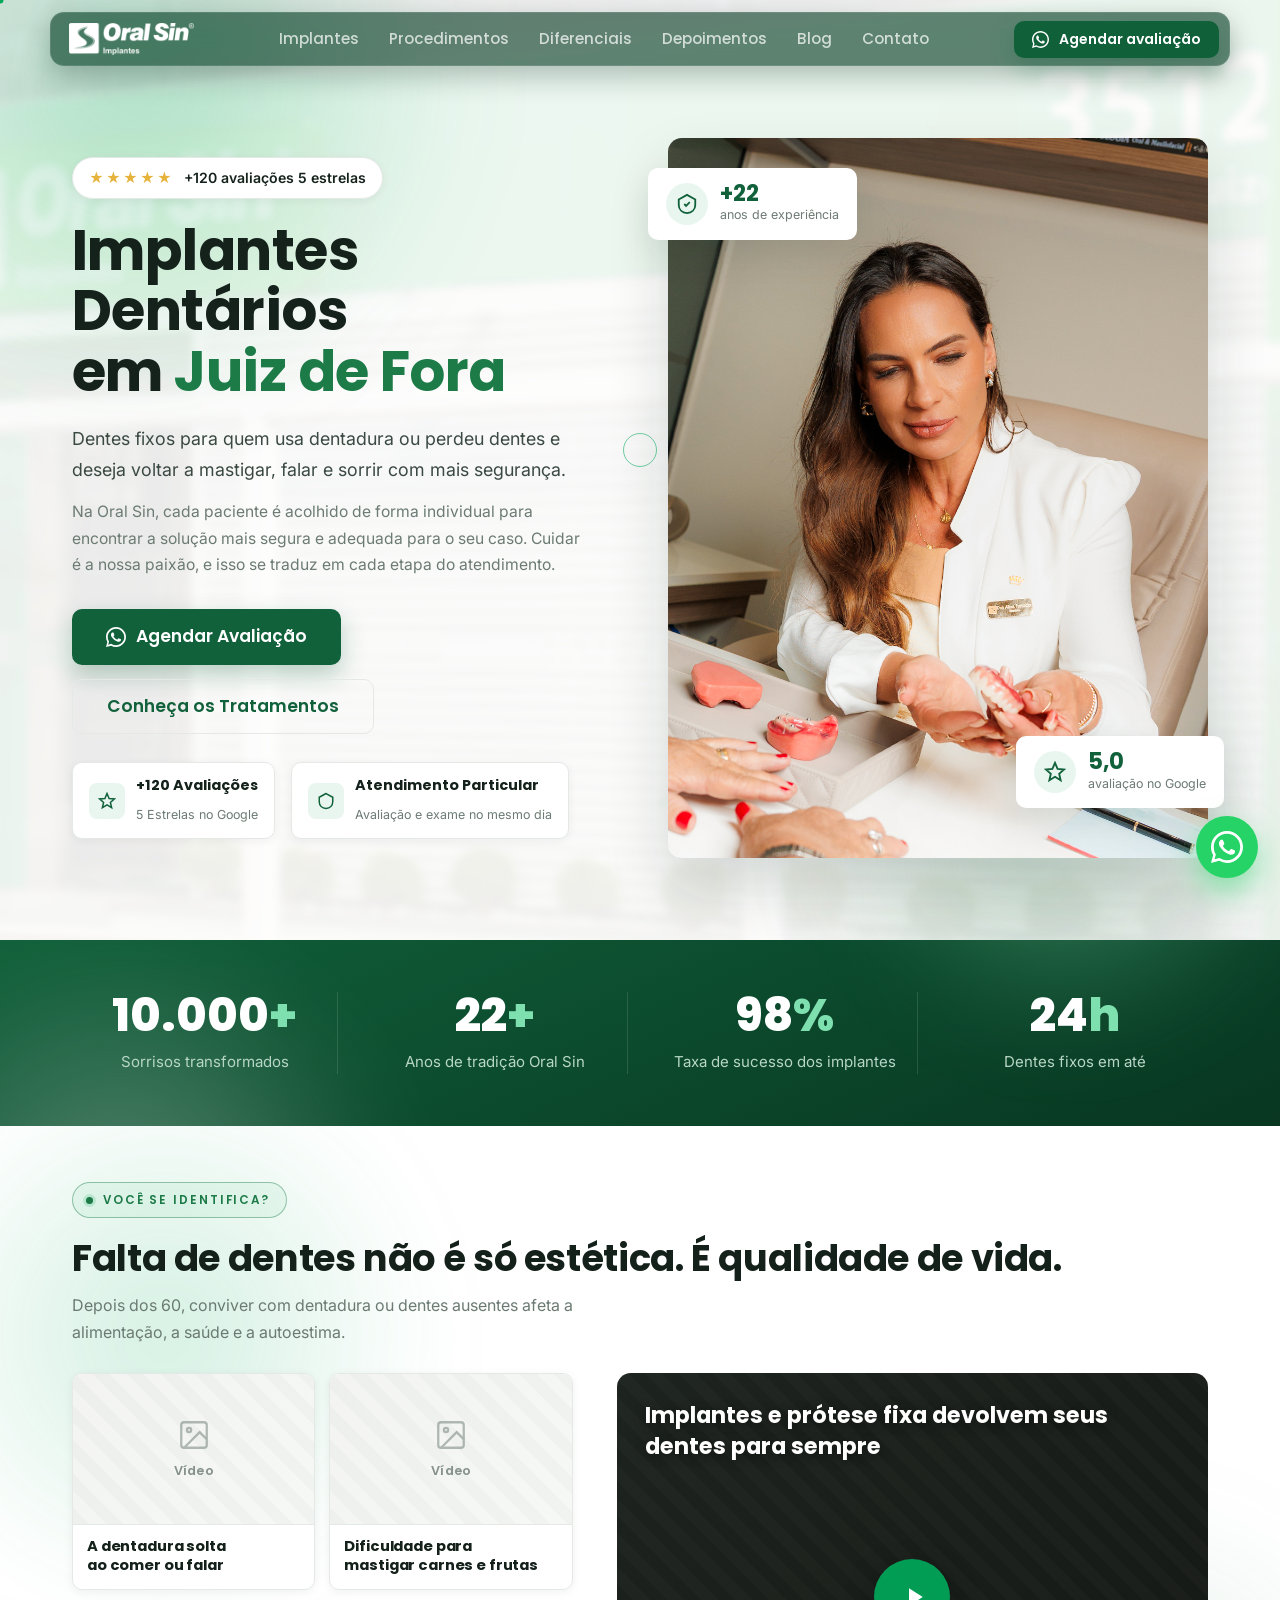
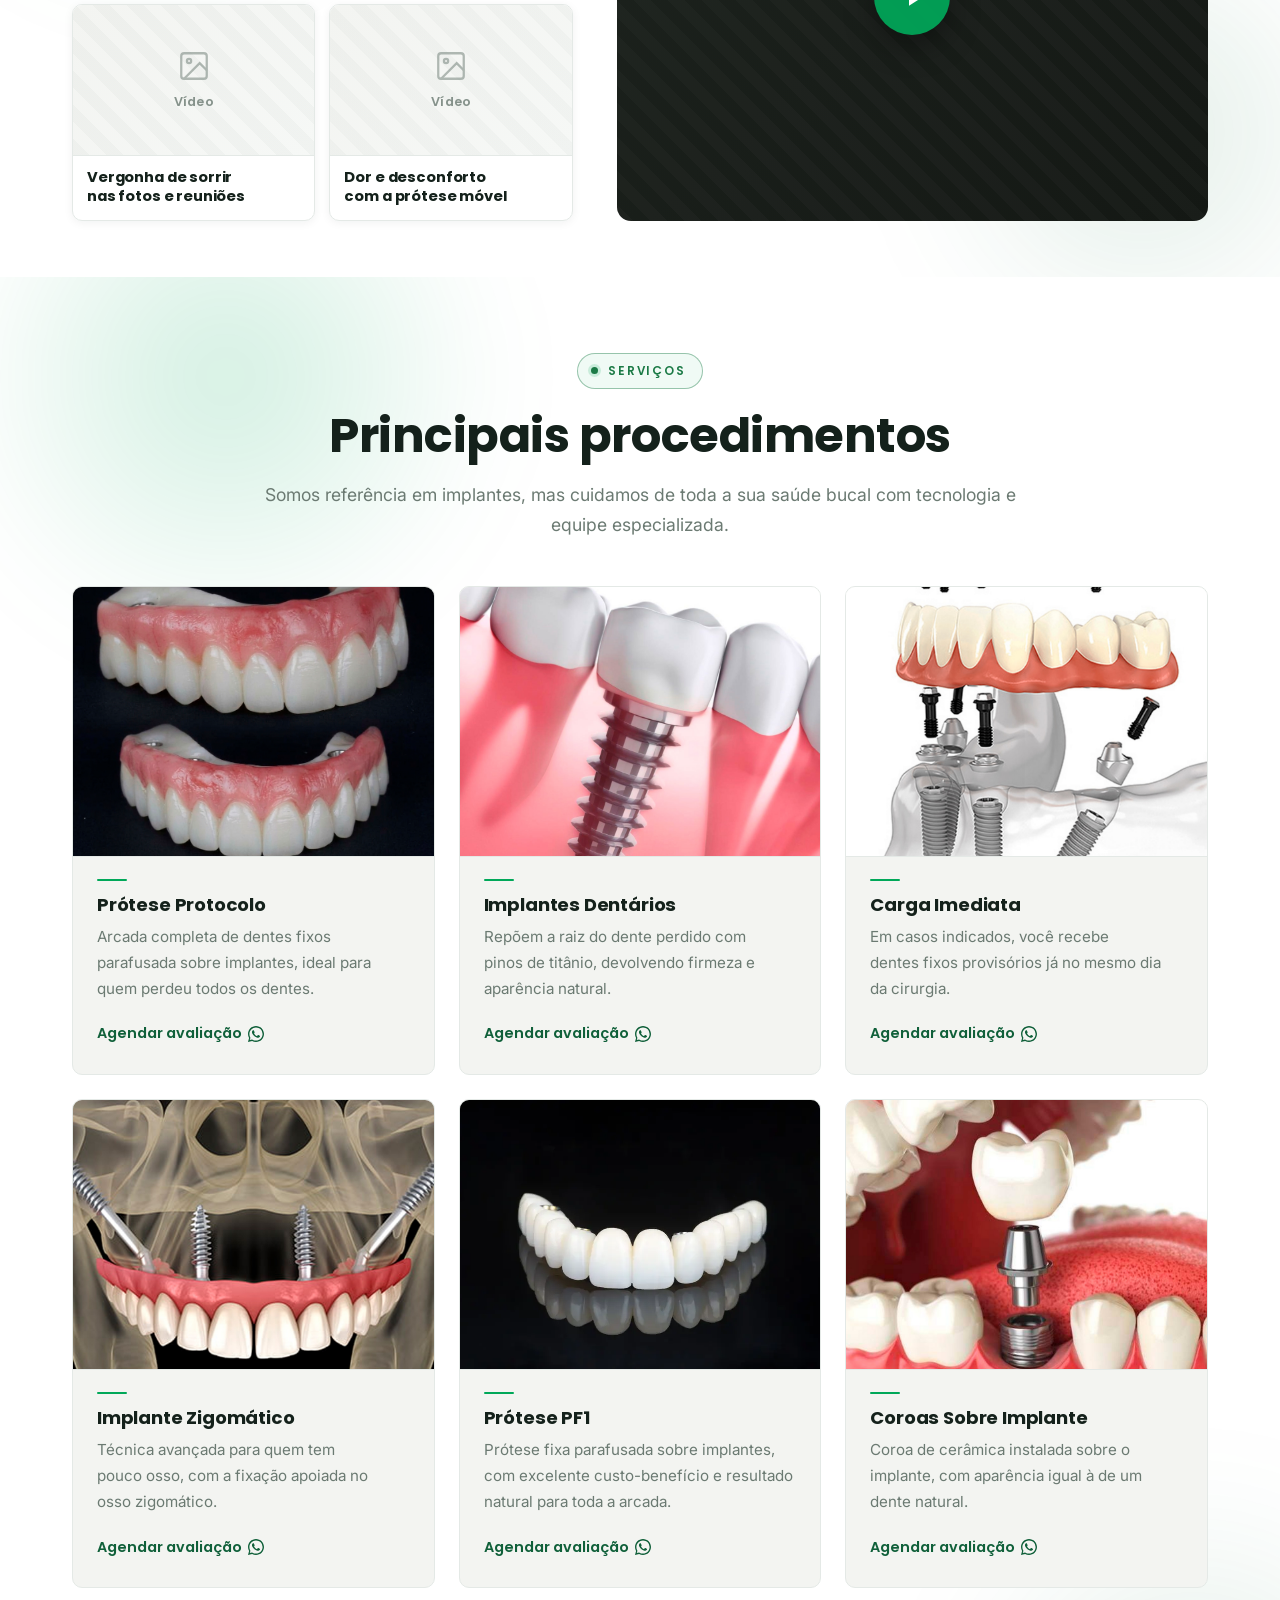
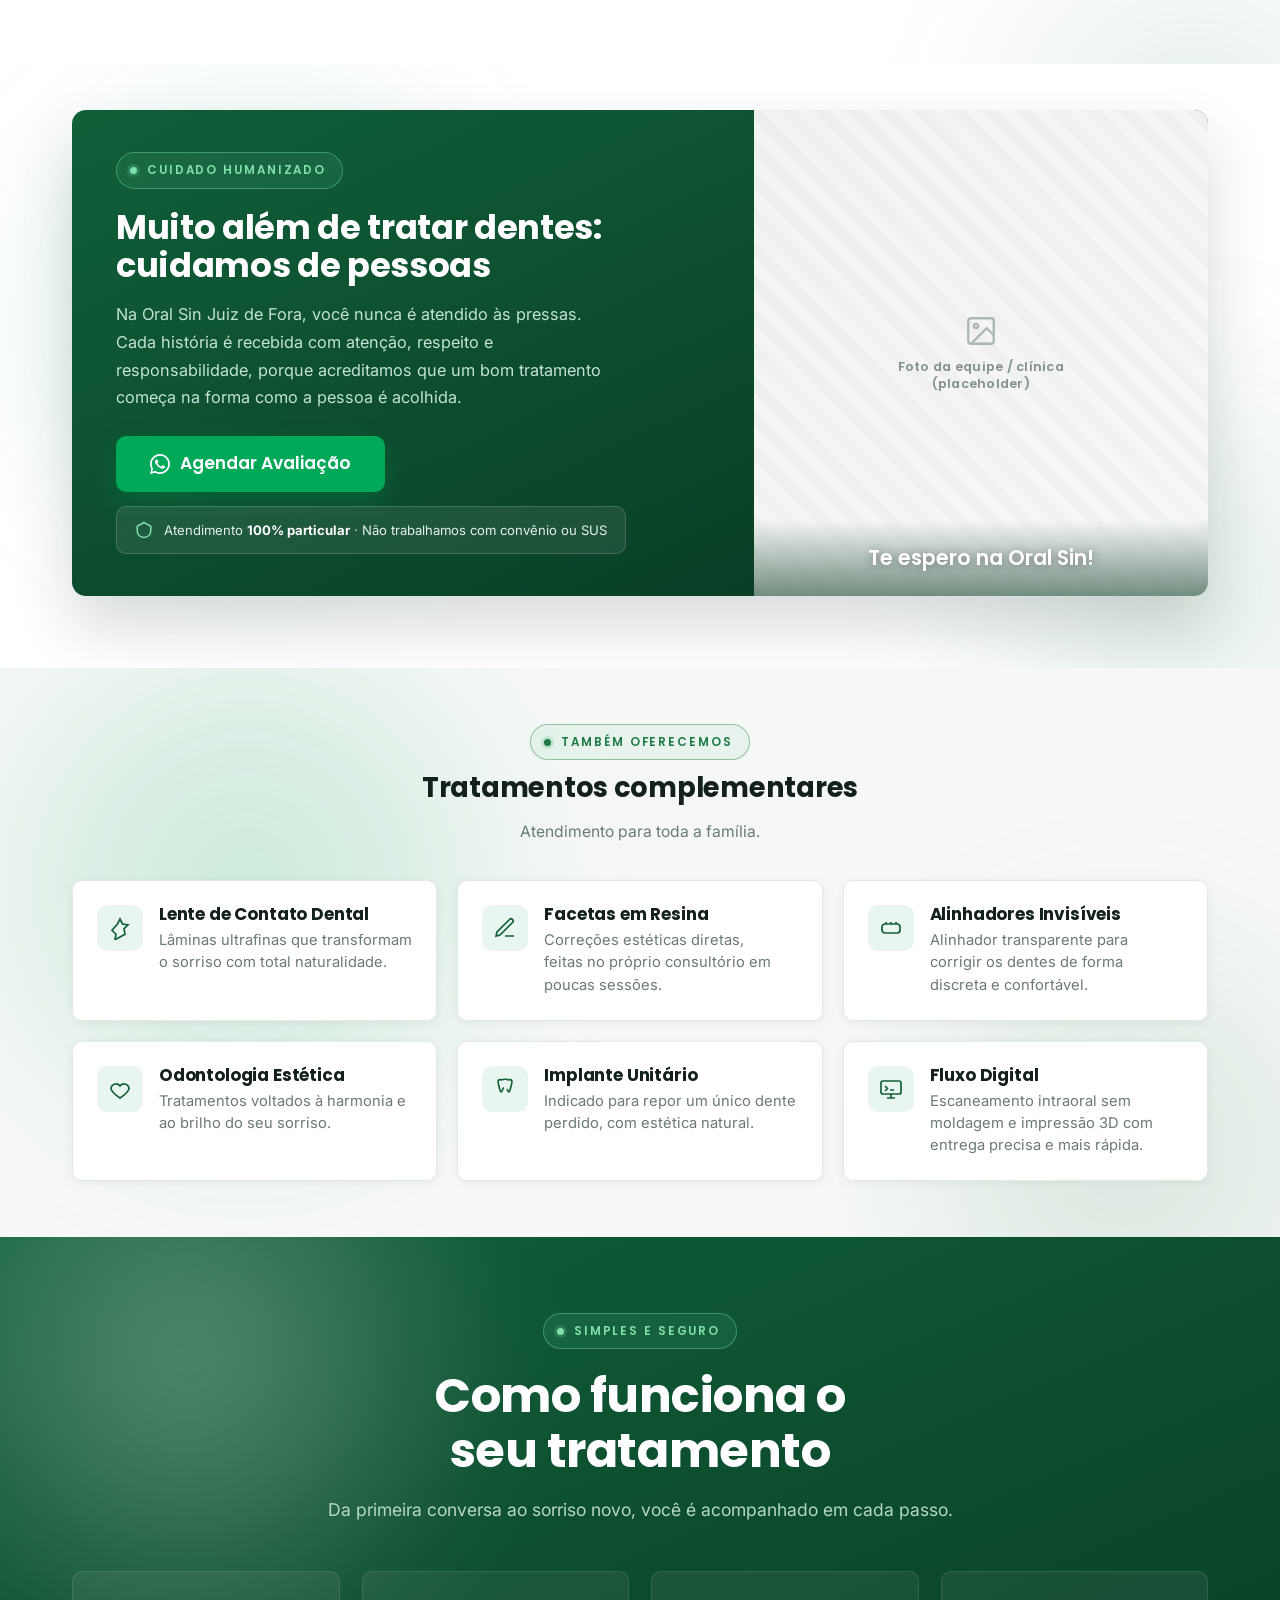
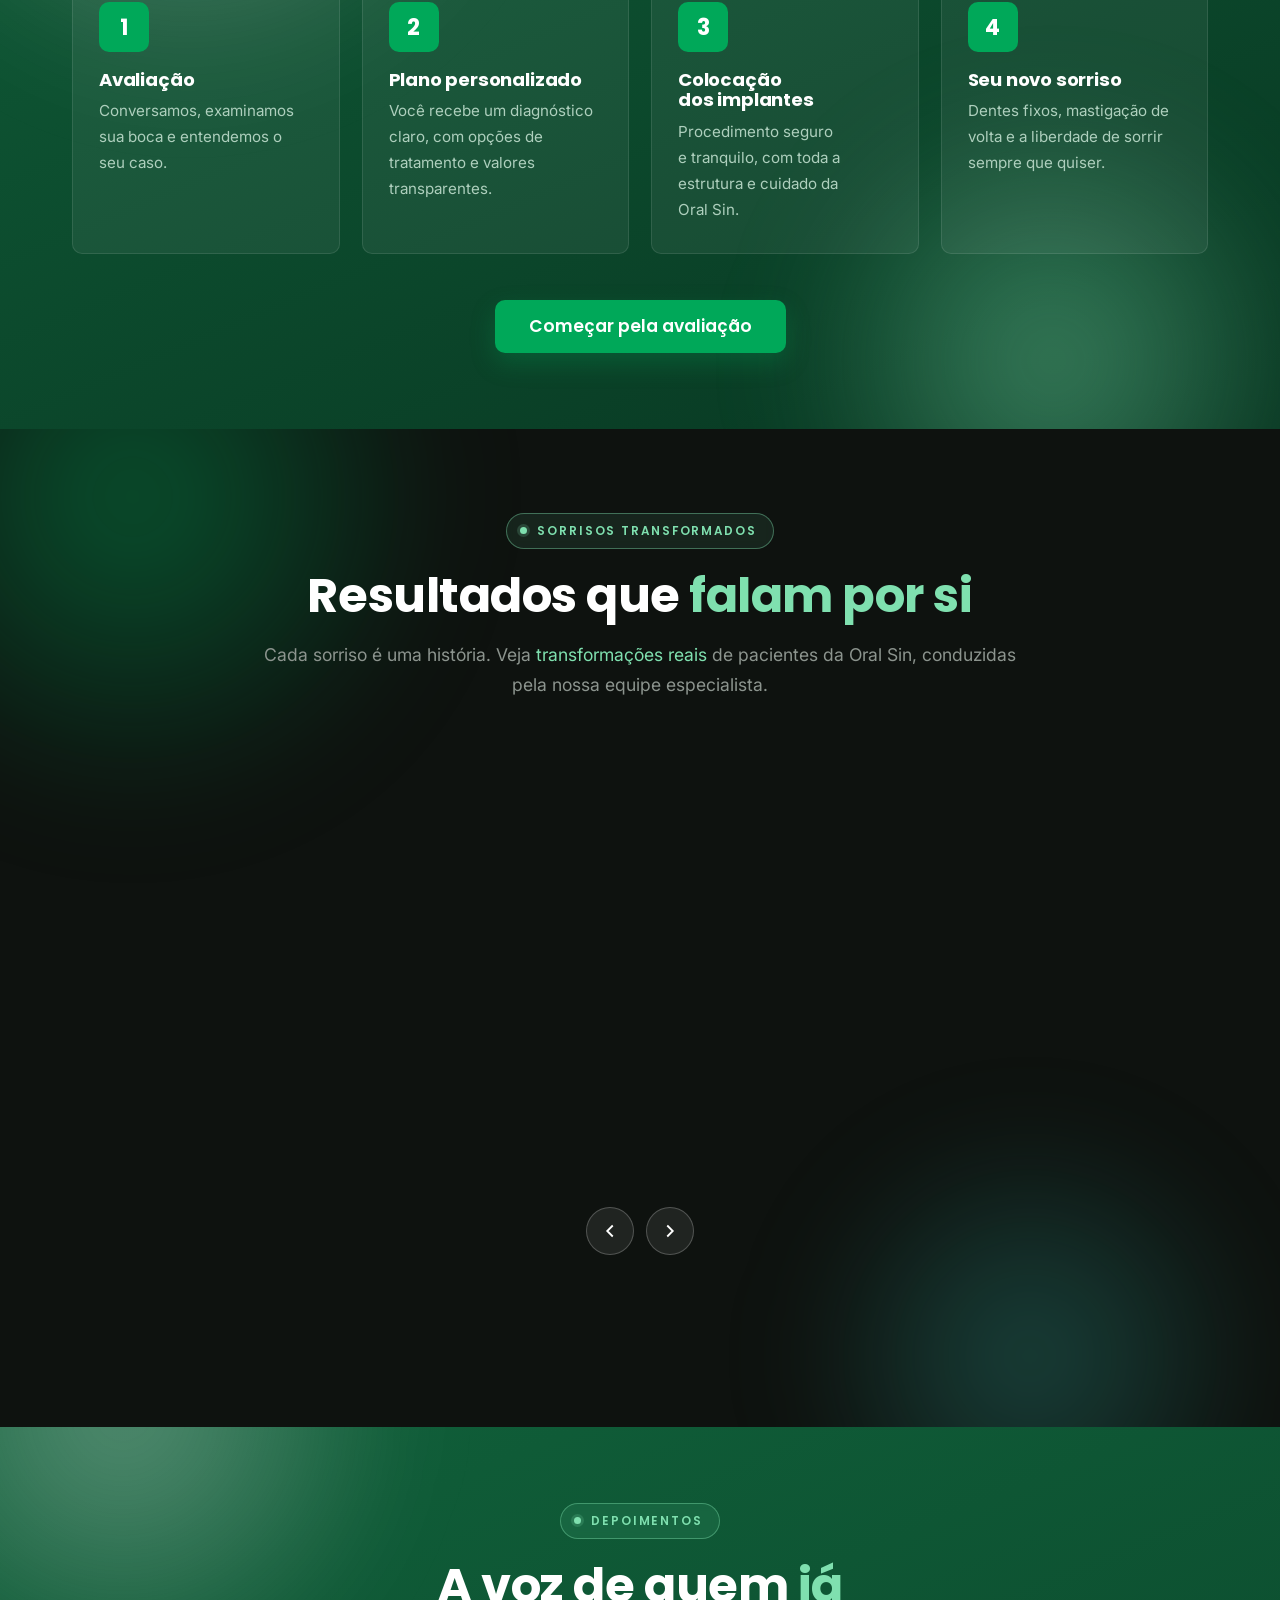
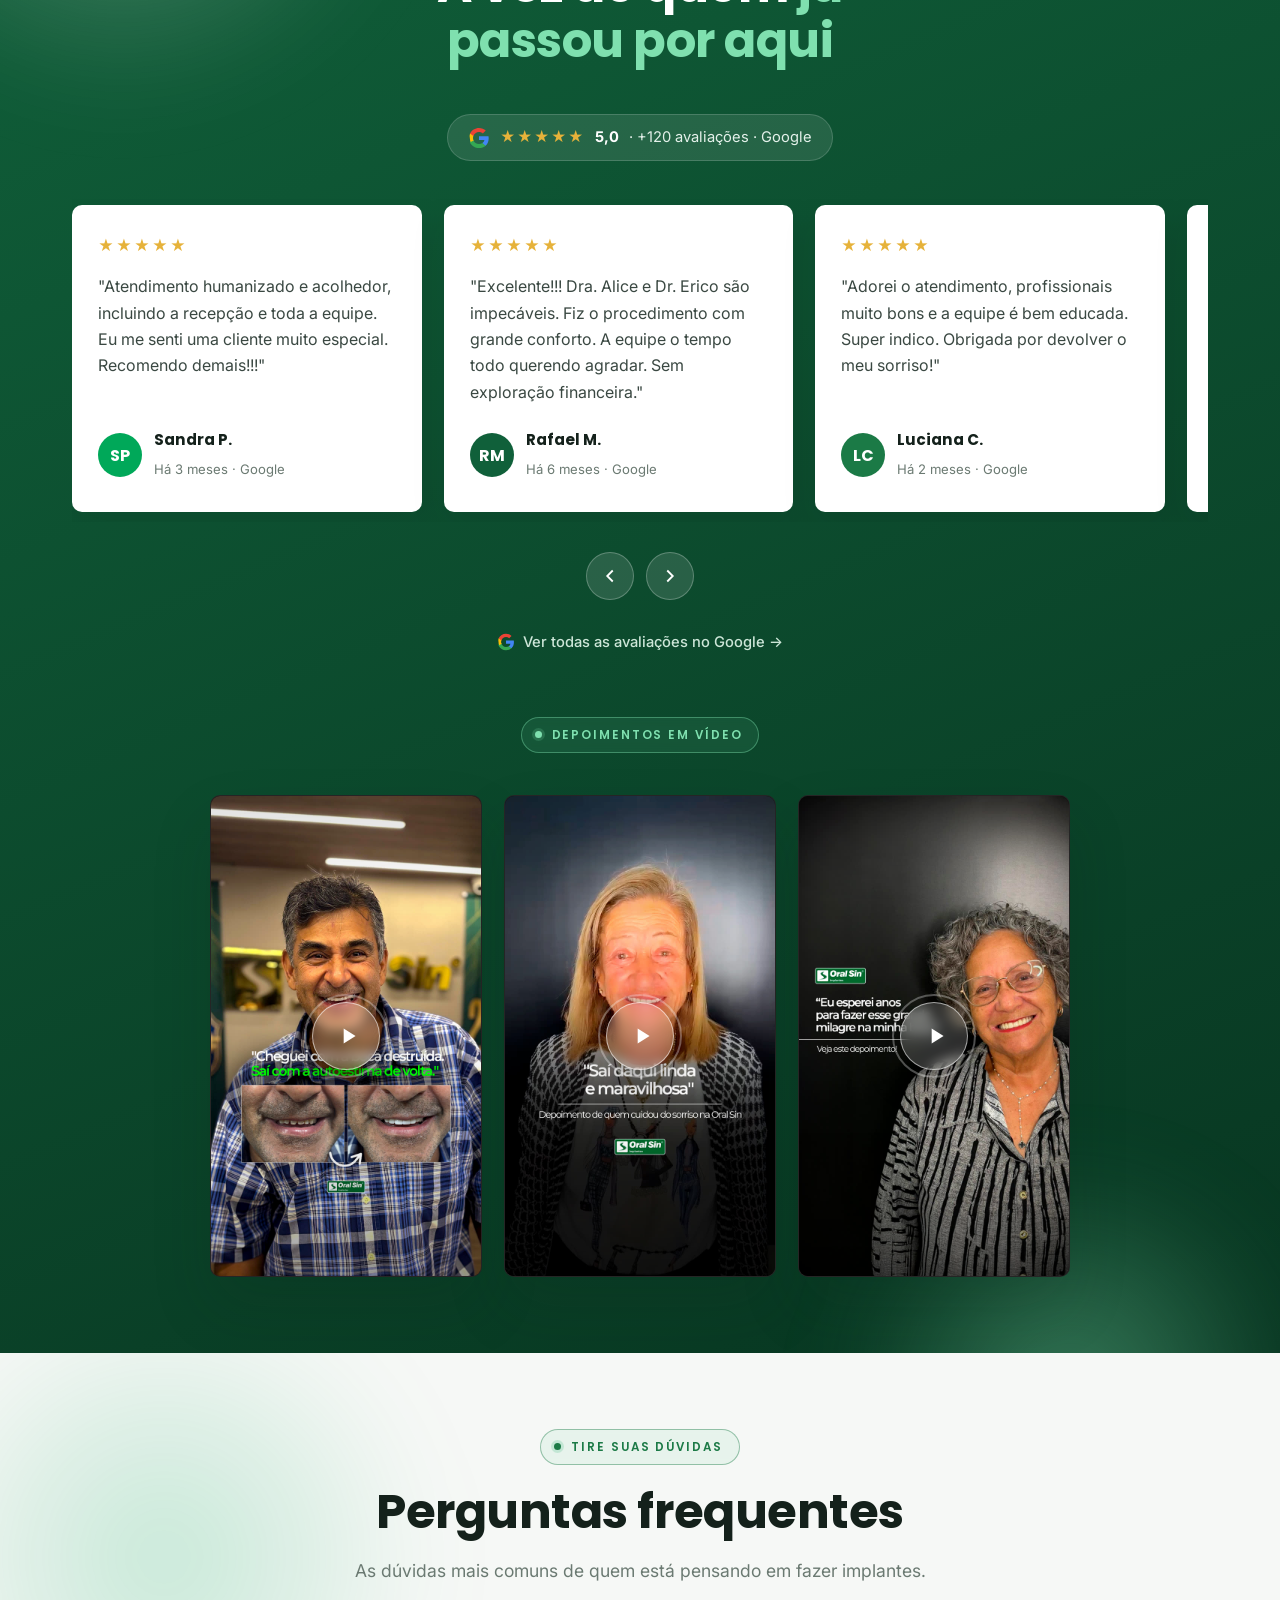
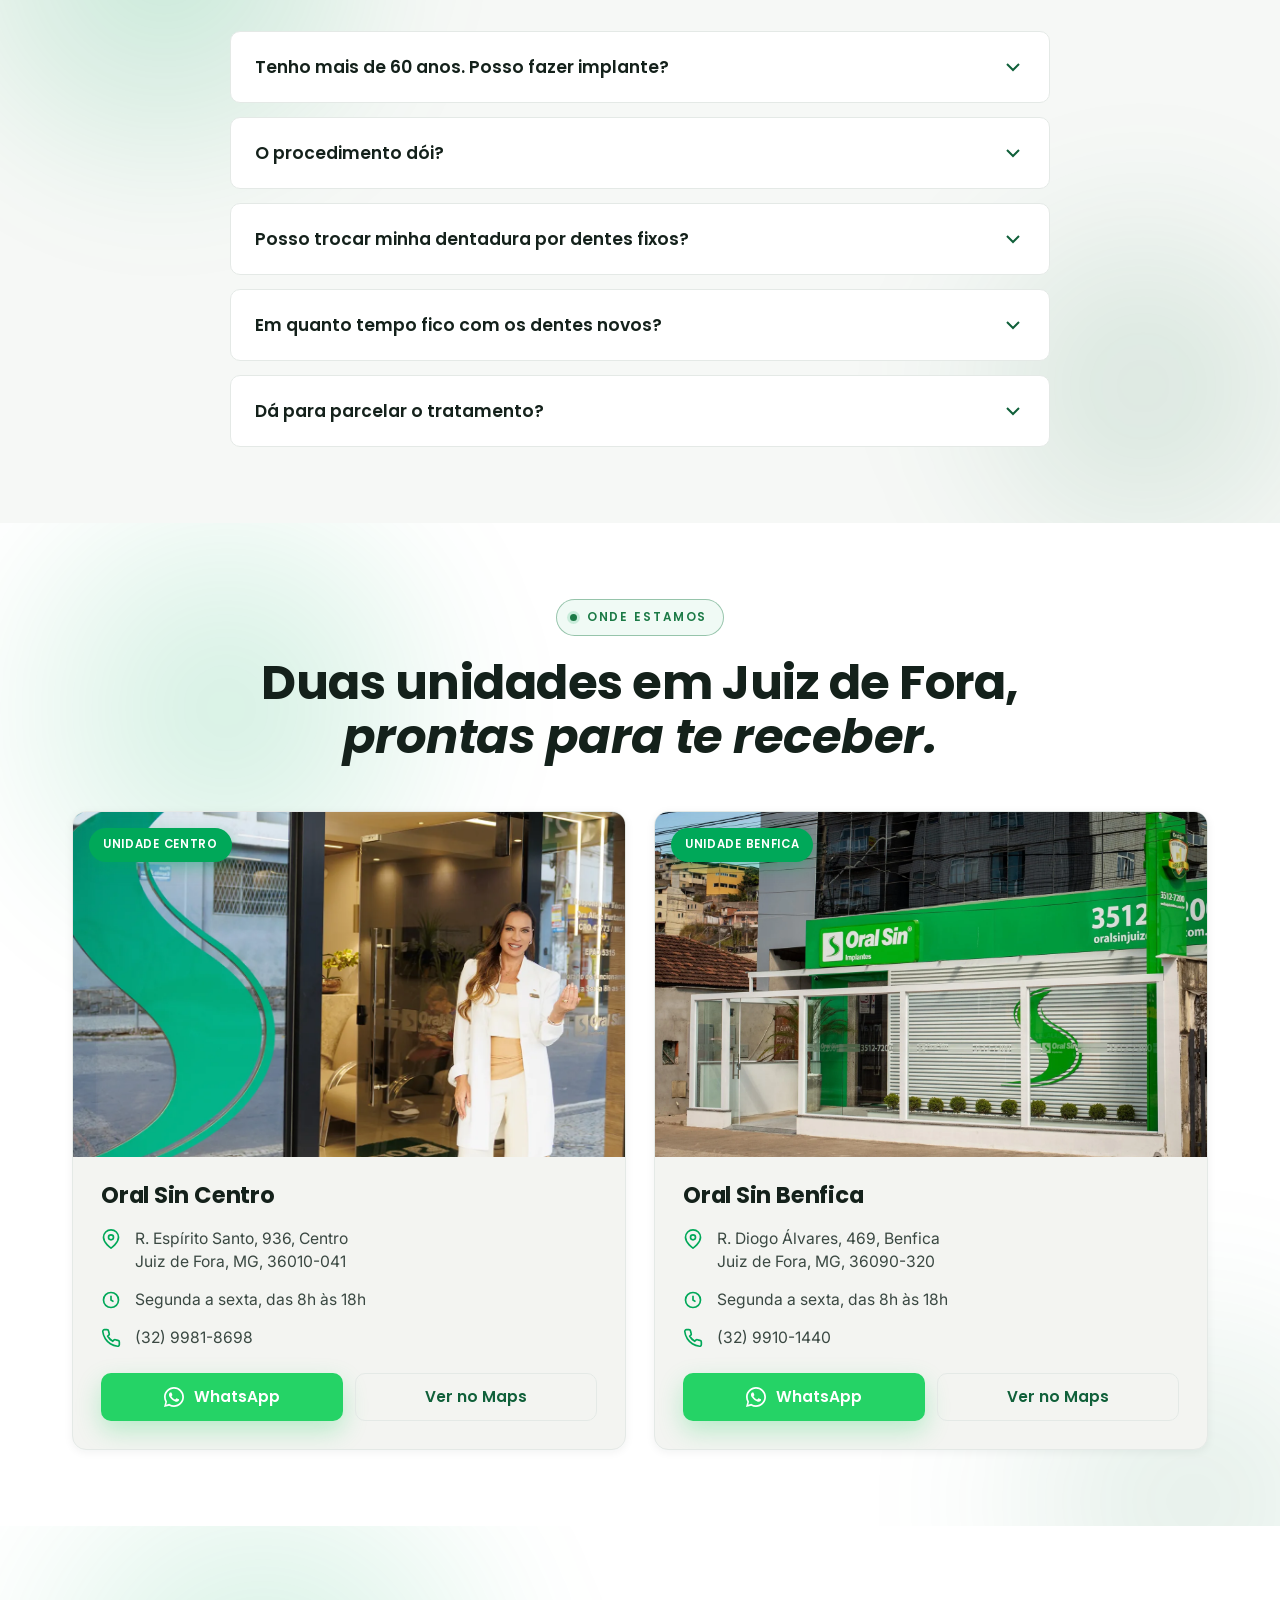
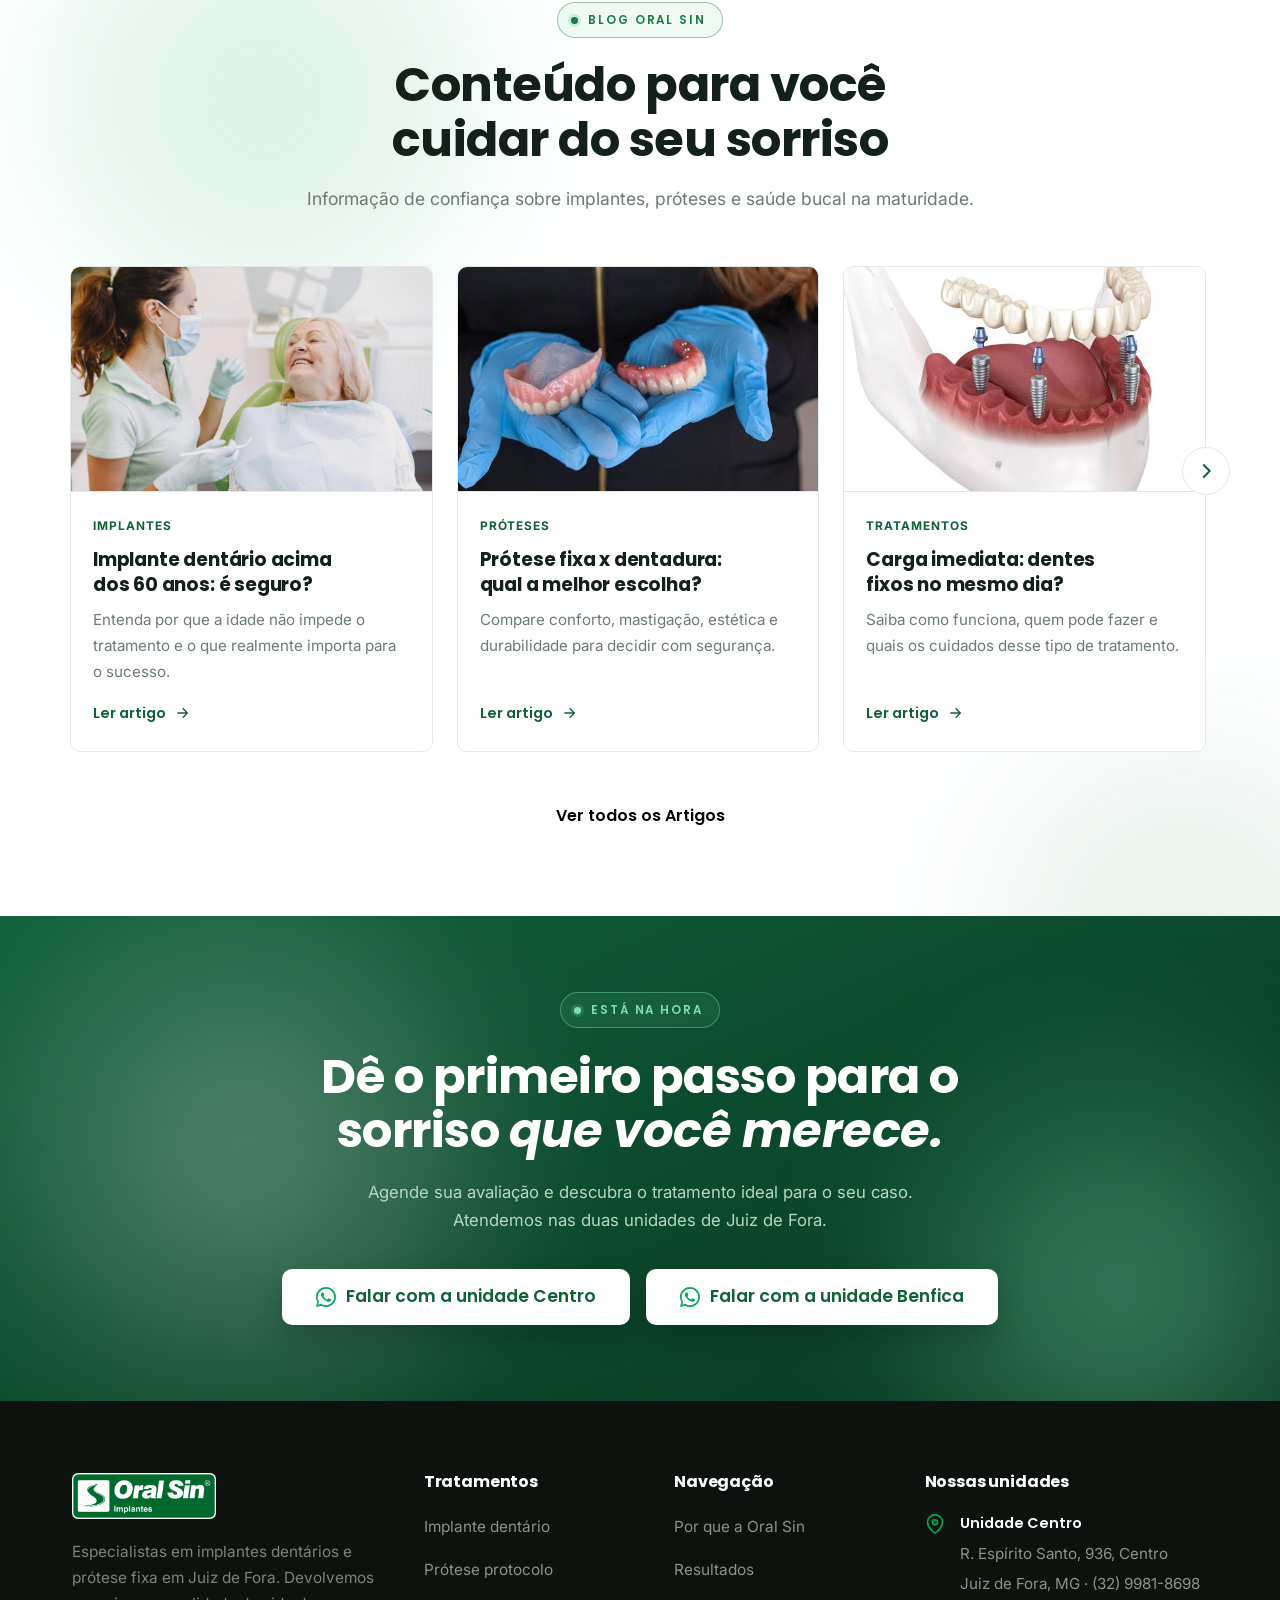
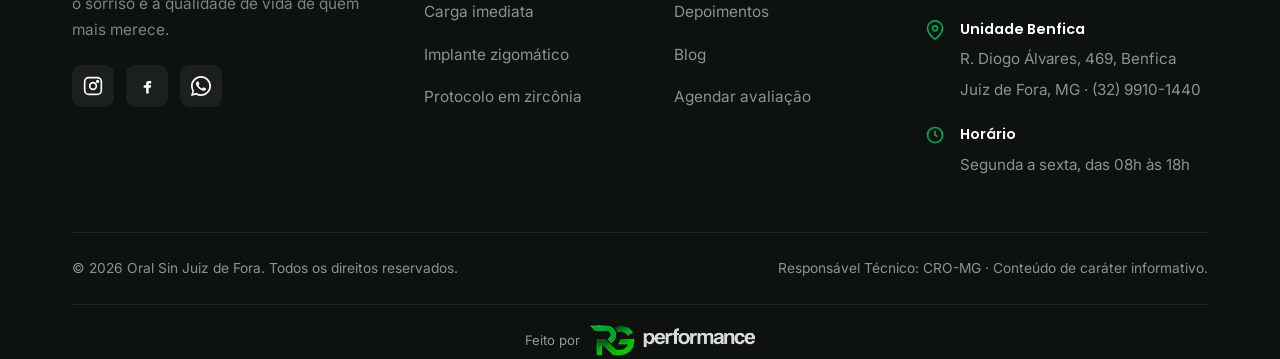
==== commit d2c7c721: "Troca foto da unidade Centro por Centro2 (otimizada em webp) - Bump cache-busting v28 -> v29  Co-Aut" ====
--- a/index.html
+++ b/index.html
@@ -8,10 +8,10 @@
   <meta name="keywords" content="implante dentário juiz de fora, prótese fixa, protocolo, dentadura fixa, implante carga imediata, oral sin juiz de fora" />
   <link rel="canonical" href="https://oralsinjuizdefora.com.br/" />
 
-  <link rel="icon" type="image/png" sizes="32x32" href="assets/img/favicon-32.png?v=28" />
-  <link rel="icon" type="image/png" sizes="192x192" href="assets/img/favicon-192.png?v=28" />
-  <link rel="icon" type="image/png" sizes="512x512" href="assets/img/favicon-512.png?v=28" />
-  <link rel="apple-touch-icon" sizes="180x180" href="assets/img/apple-touch-icon.png?v=28" />
+  <link rel="icon" type="image/png" sizes="32x32" href="assets/img/favicon-32.png?v=29" />
+  <link rel="icon" type="image/png" sizes="192x192" href="assets/img/favicon-192.png?v=29" />
+  <link rel="icon" type="image/png" sizes="512x512" href="assets/img/favicon-512.png?v=29" />
+  <link rel="apple-touch-icon" sizes="180x180" href="assets/img/apple-touch-icon.png?v=29" />
   <meta name="theme-color" content="#10603A" />
 
   <meta property="og:type" content="website" />
@@ -22,7 +22,7 @@
   <link rel="preconnect" href="https://fonts.googleapis.com" />
   <link rel="preconnect" href="https://fonts.gstatic.com" crossorigin />
   <link href="https://fonts.googleapis.com/css2?family=Poppins:ital,wght@0,500;0,600;0,700;0,800;1,800&family=Inter:wght@400;500;600&display=swap" rel="stylesheet" />
-  <link rel="stylesheet" href="assets/css/styles.css?v=28" />
+  <link rel="stylesheet" href="assets/css/styles.css?v=29" />
 
   <script type="application/ld+json">
   {
@@ -538,7 +538,7 @@
         <article class="unit reveal">
           <div class="unit__media">
             <span class="unit__badge">Unidade Centro</span>
-            <img src="assets/img/Centro.webp" alt="Fachada da Oral Sin Centro em Juiz de Fora" loading="lazy" />
+            <img src="assets/img/Centro2.webp" alt="Fachada da Oral Sin Centro em Juiz de Fora" loading="lazy" />
           </div>
           <div class="unit__body">
             <h3>Oral Sin Centro</h3>
@@ -800,6 +800,6 @@
     <svg viewBox="0 0 32 32" fill="currentColor"><path d="M16.003 0C7.164 0 .002 7.16.002 16c0 2.82.74 5.583 2.15 8.02L0 32l8.204-2.15A15.9 15.9 0 0 0 16.003 32C24.84 32 32 24.84 32 16S24.84 0 16.003 0zm0 29.2c-2.5 0-4.95-.67-7.088-1.94l-.508-.3-4.87 1.277 1.3-4.75-.33-.52A13.16 13.16 0 0 1 2.8 16c0-7.28 5.92-13.2 13.203-13.2 3.53 0 6.845 1.375 9.34 3.872a13.13 13.13 0 0 1 3.865 9.33c0 7.28-5.92 13.198-13.205 13.198zm7.24-9.885c-.397-.198-2.348-1.158-2.712-1.29-.363-.132-.628-.198-.892.2-.264.396-1.024 1.29-1.256 1.554-.23.264-.463.297-.86.1-.397-.2-1.676-.618-3.193-1.97-1.18-1.052-1.977-2.35-2.21-2.747-.23-.396-.024-.61.174-.807.178-.177.397-.462.595-.694.198-.23.264-.396.397-.66.132-.264.066-.495-.033-.694-.1-.198-.892-2.15-1.223-2.943-.322-.773-.65-.668-.892-.68l-.76-.014c-.264 0-.694.1-1.058.495-.363.396-1.388 1.356-1.388 3.31 0 1.953 1.42 3.84 1.618 4.104.198.264 2.796 4.27 6.775 5.986.947.41 1.686.653 2.262.836.95.302 1.815.26 2.498.157.762-.114 2.348-.96 2.68-1.884.33-.925.33-1.72.23-1.884-.098-.164-.362-.263-.76-.462z"/></svg>
   </a>
 
-  <script src="assets/js/main.js?v=28"></script>
+  <script src="assets/js/main.js?v=29"></script>
 </body>
 </html>
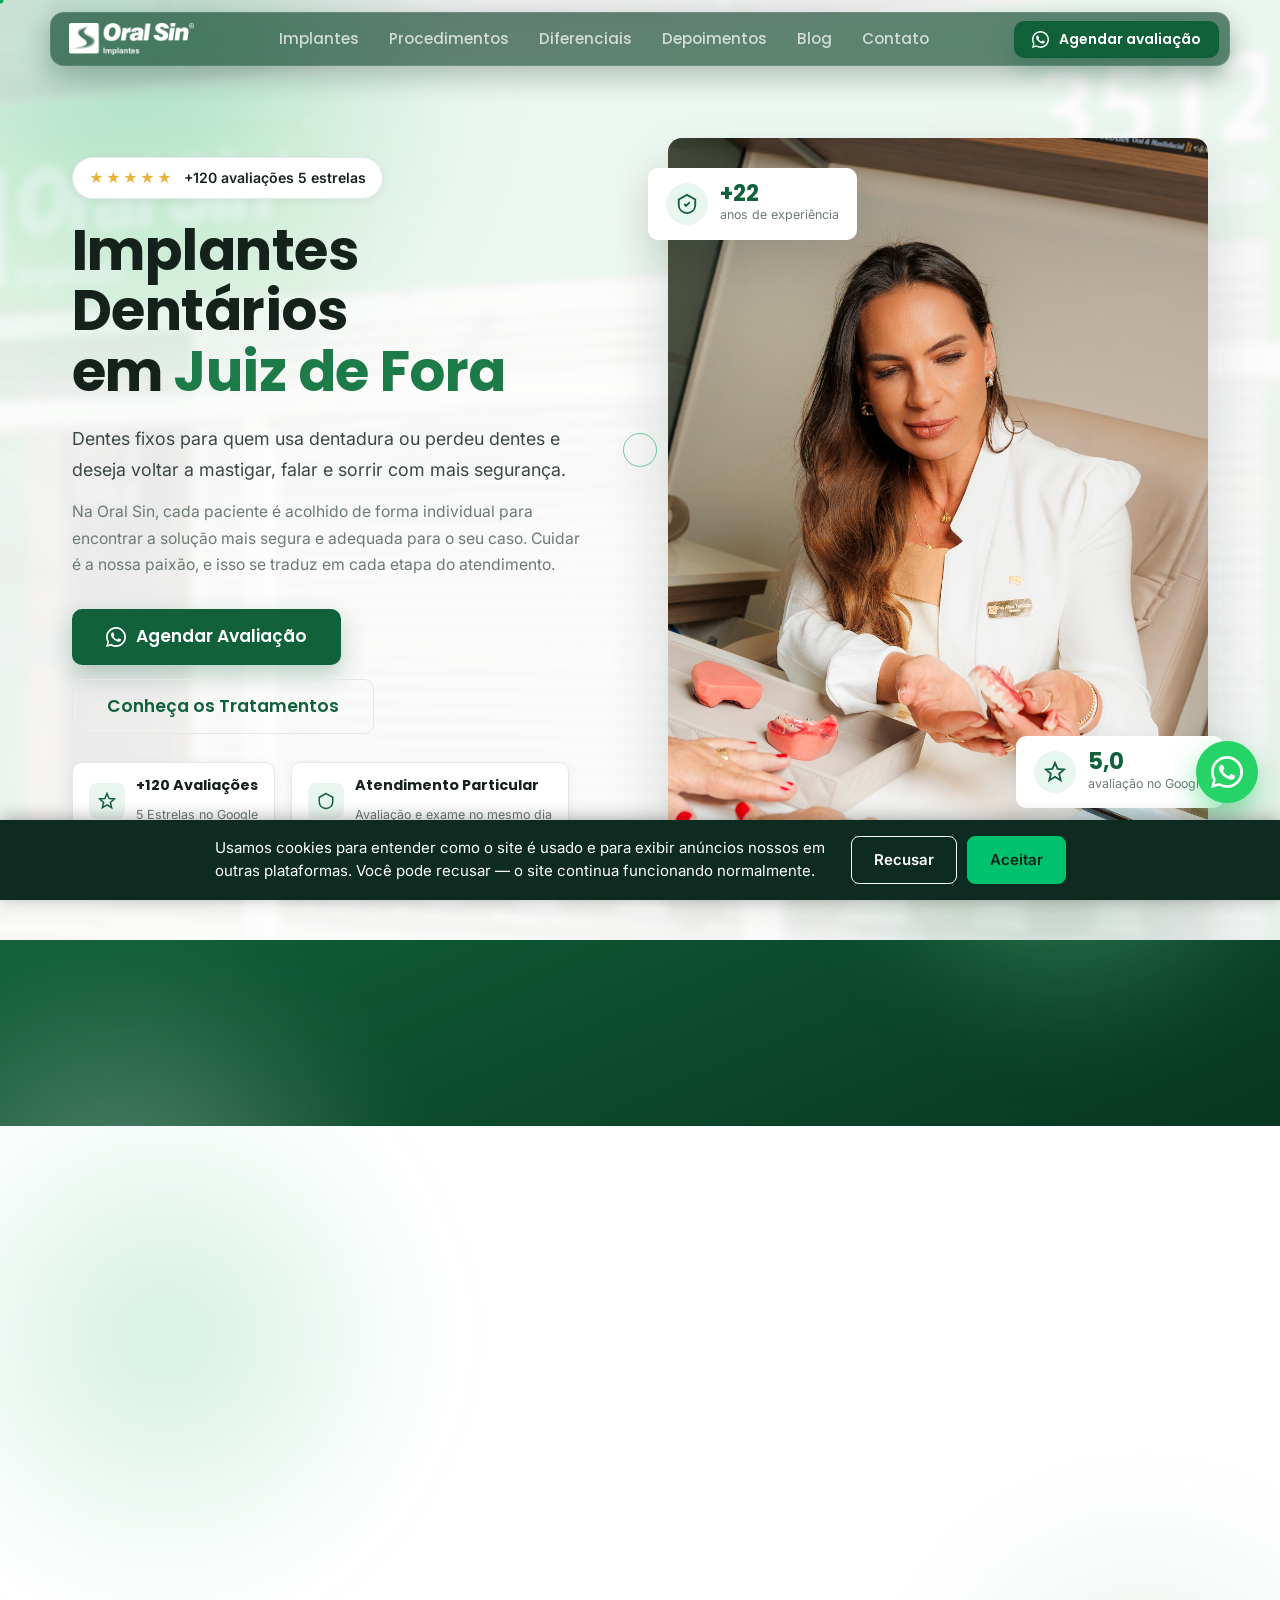
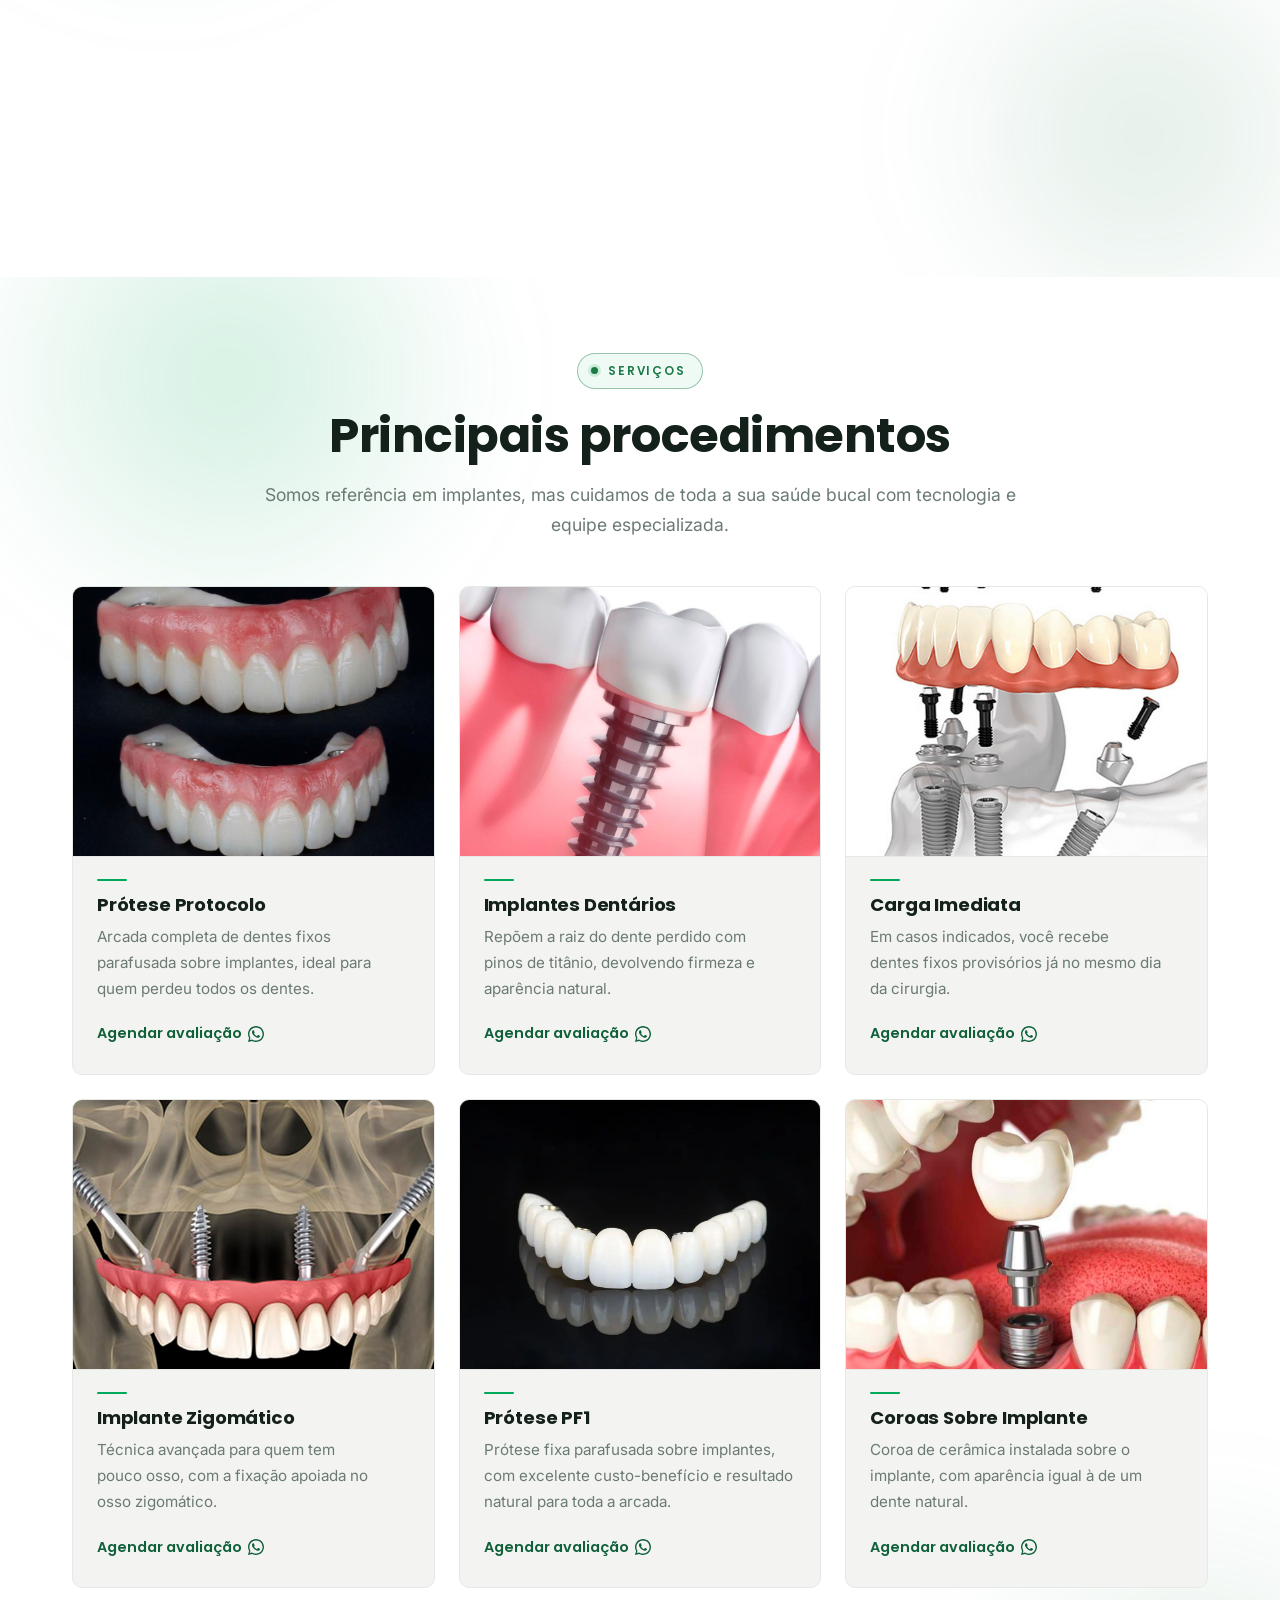
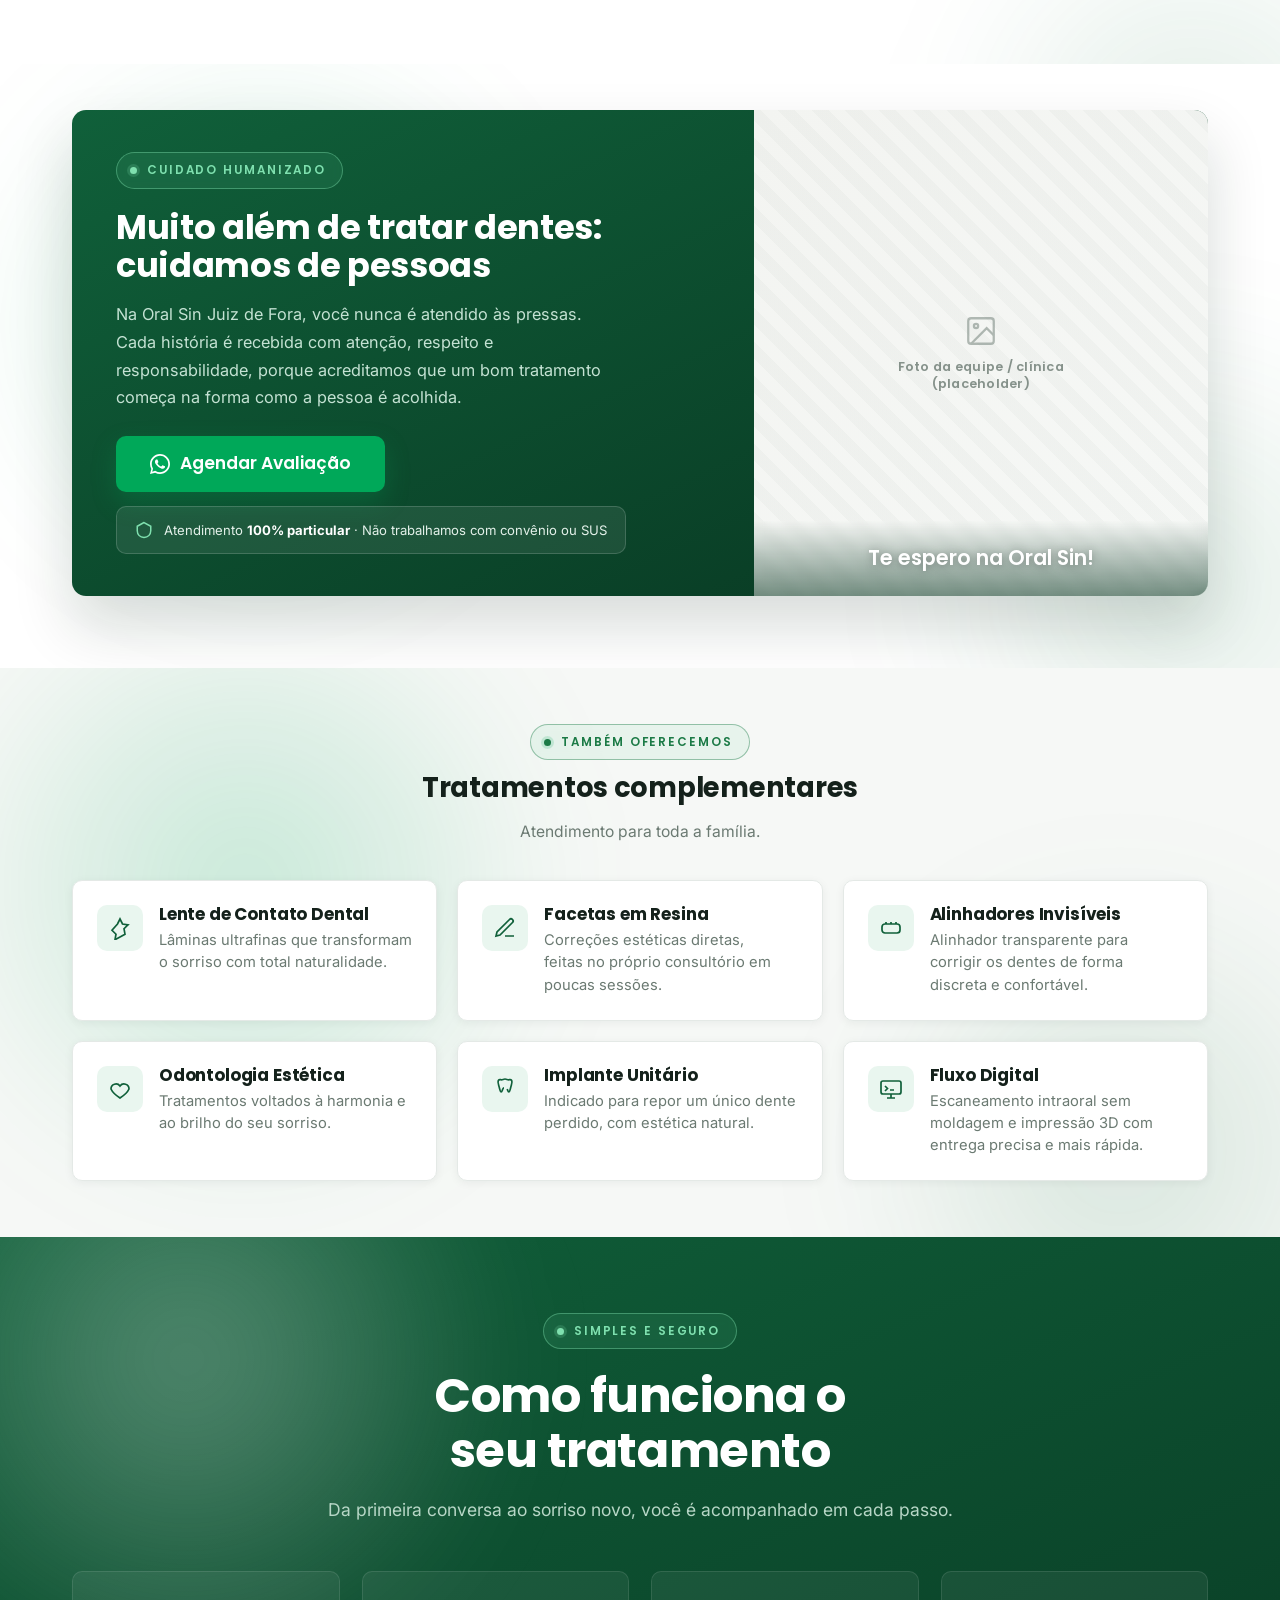
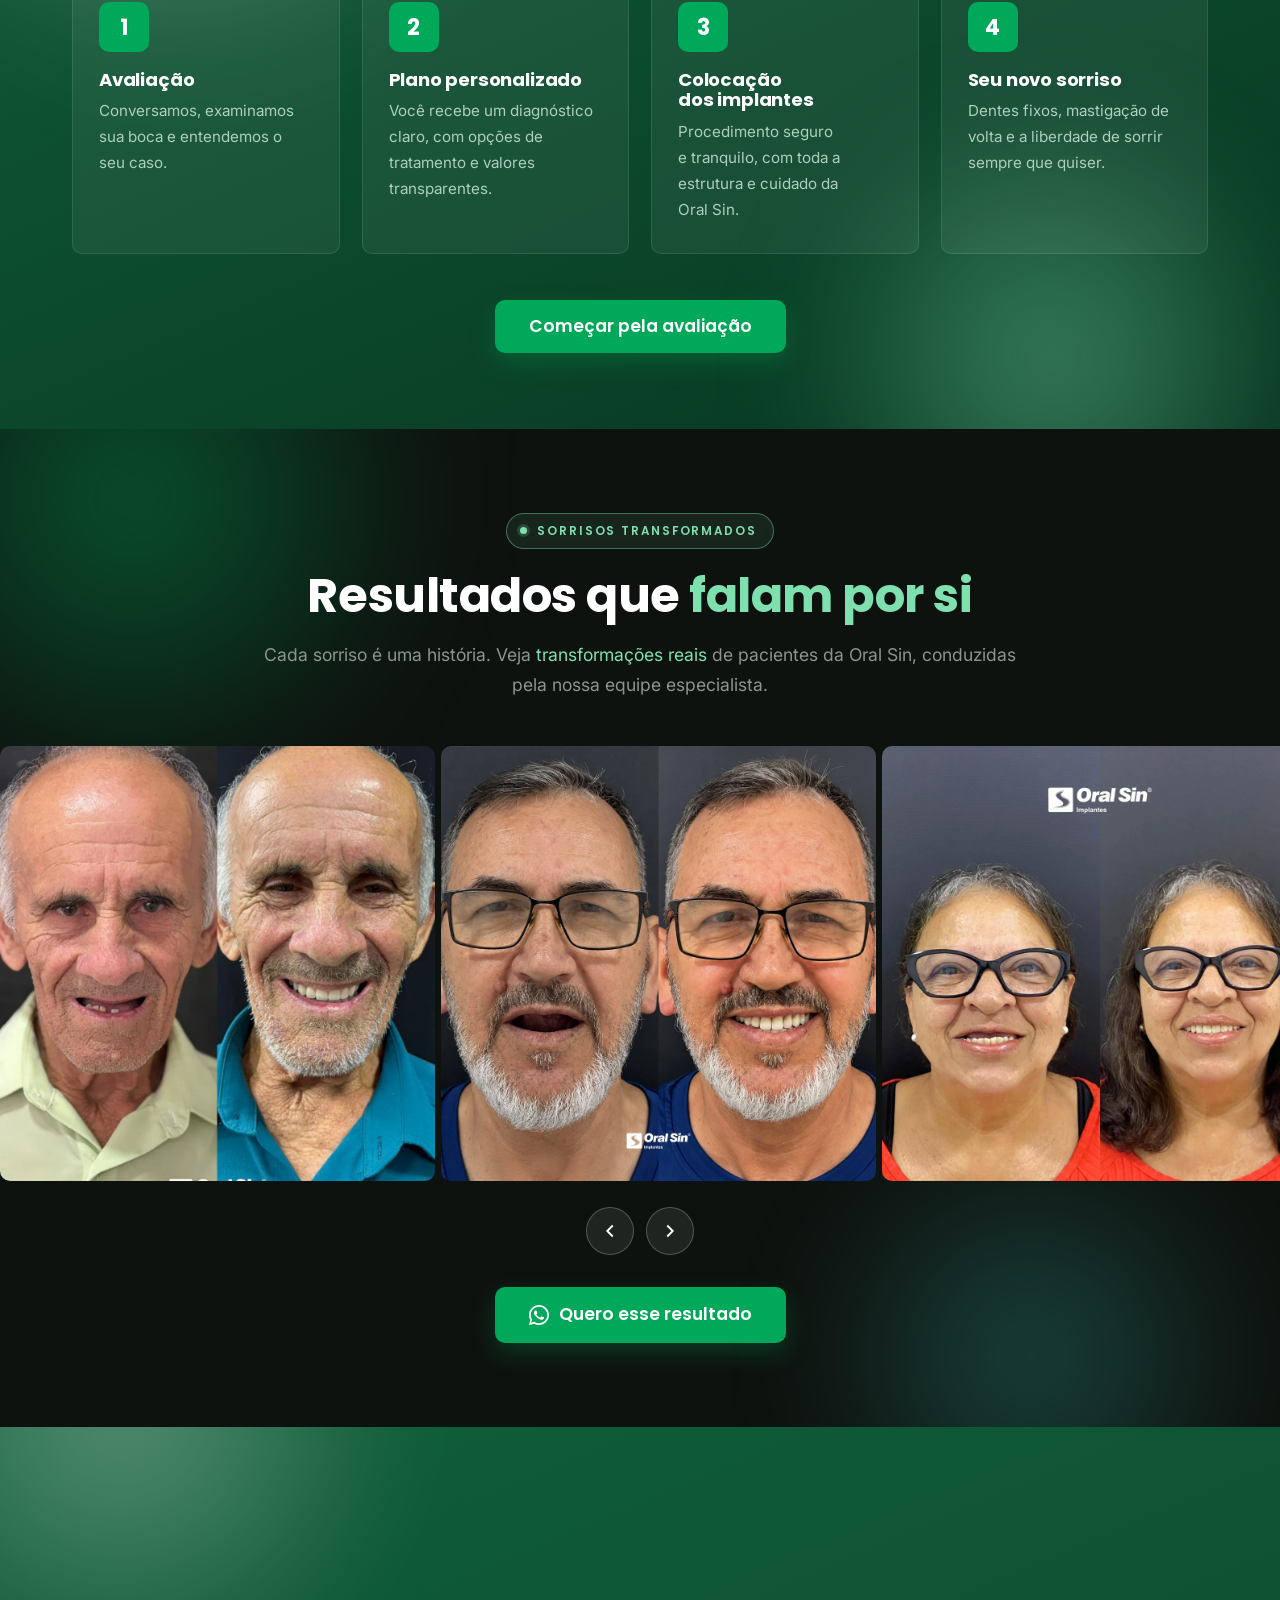
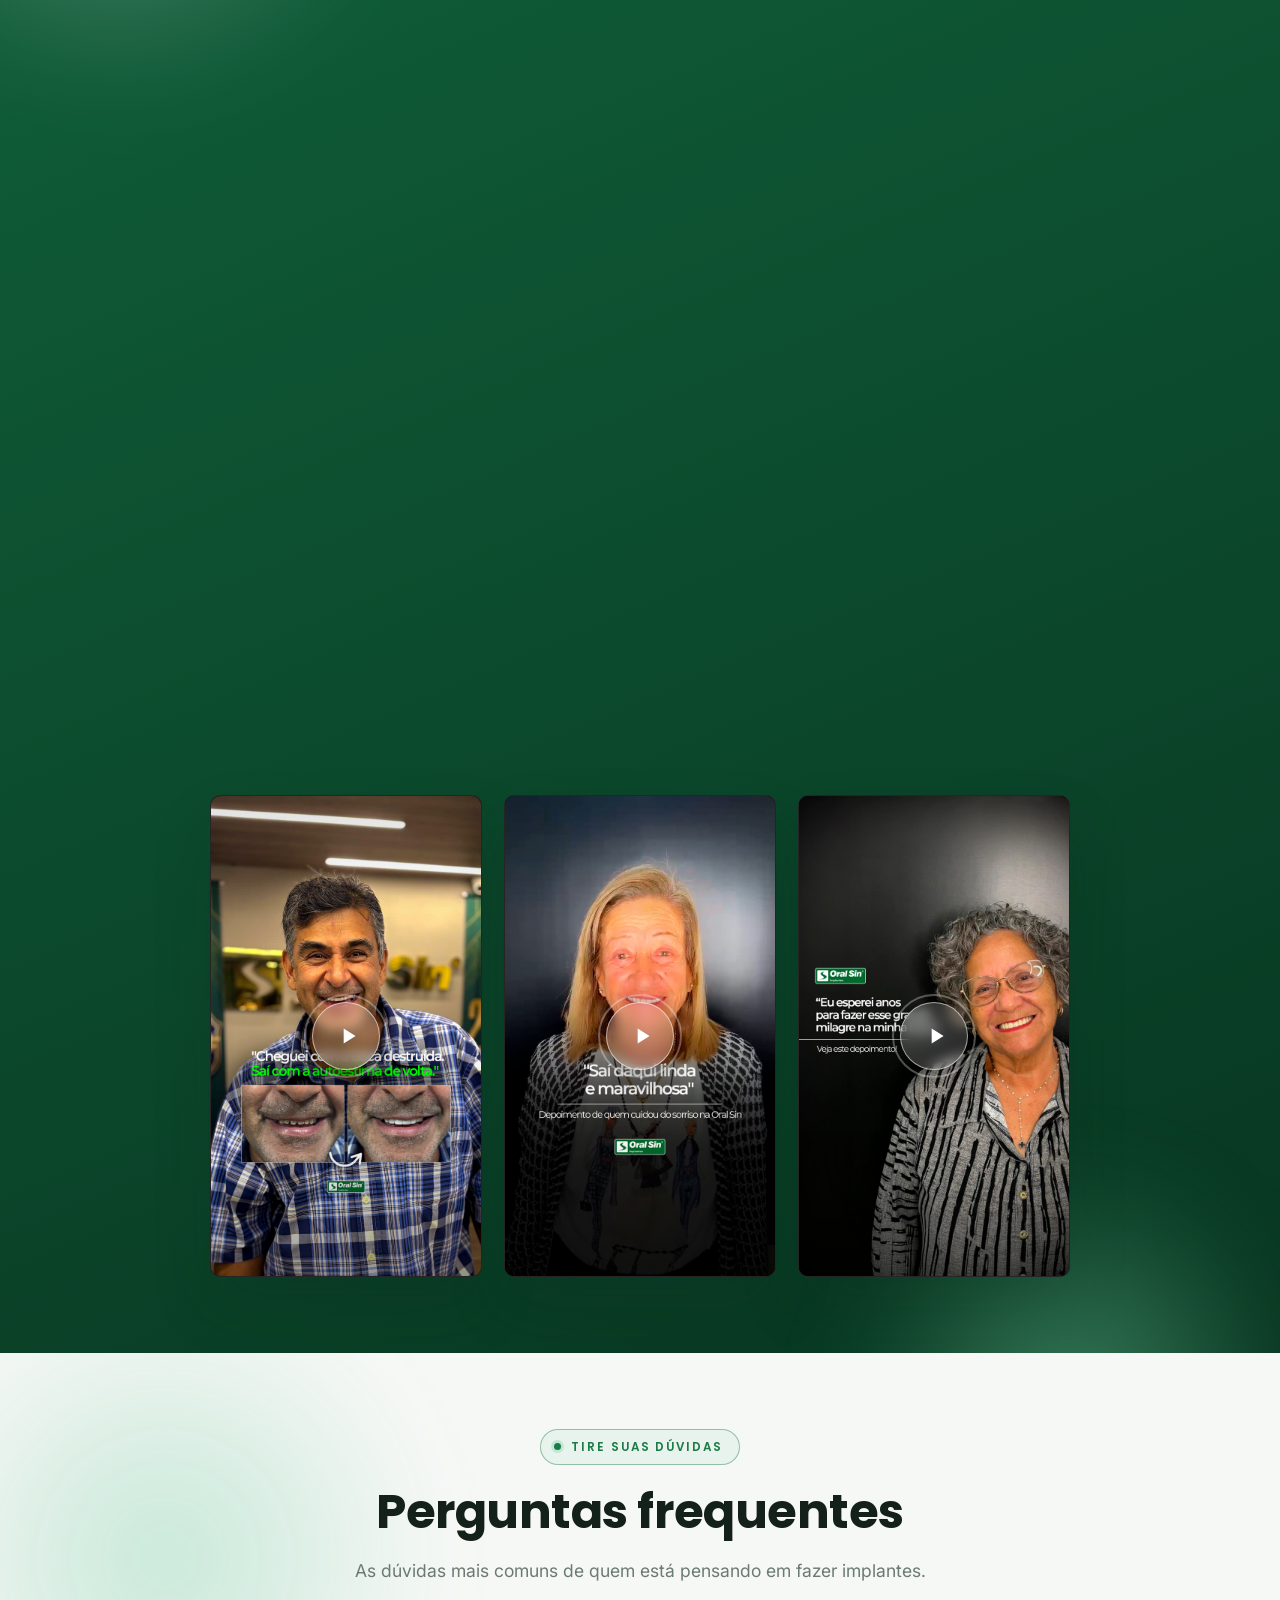
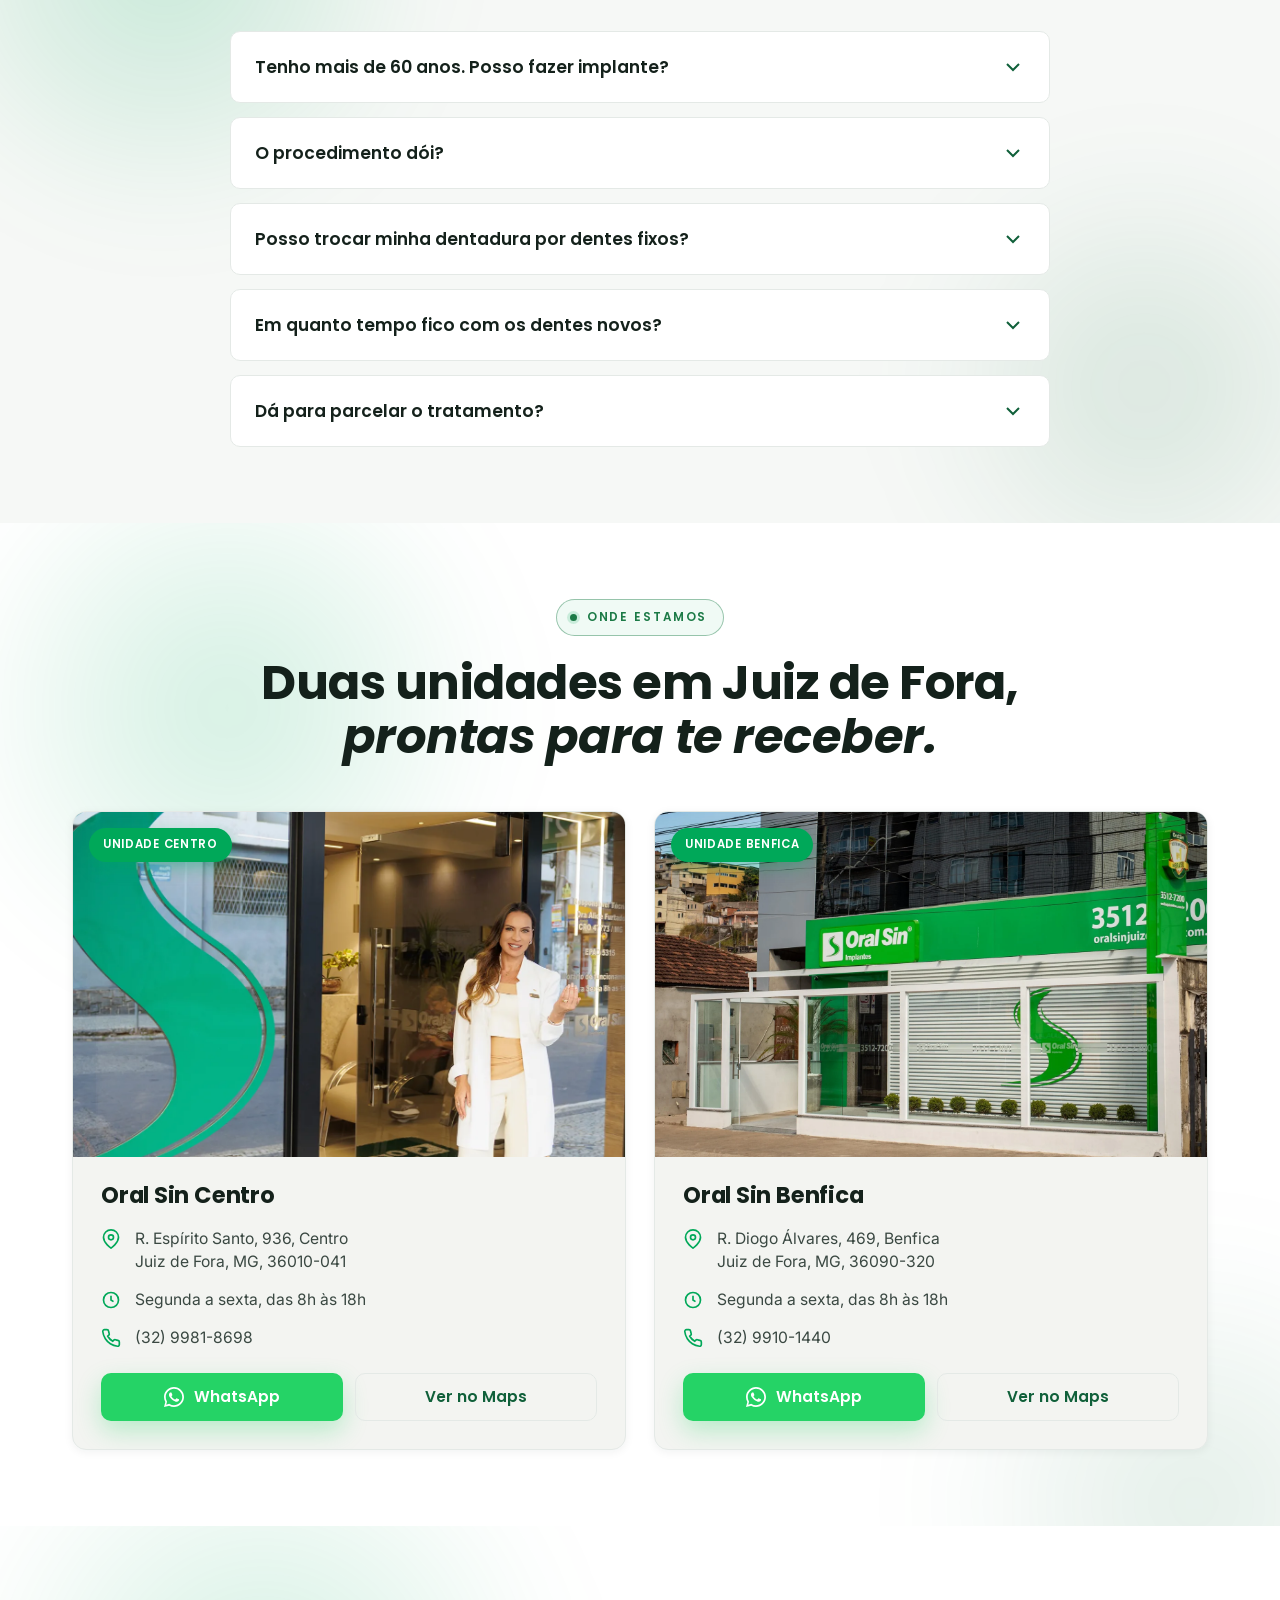
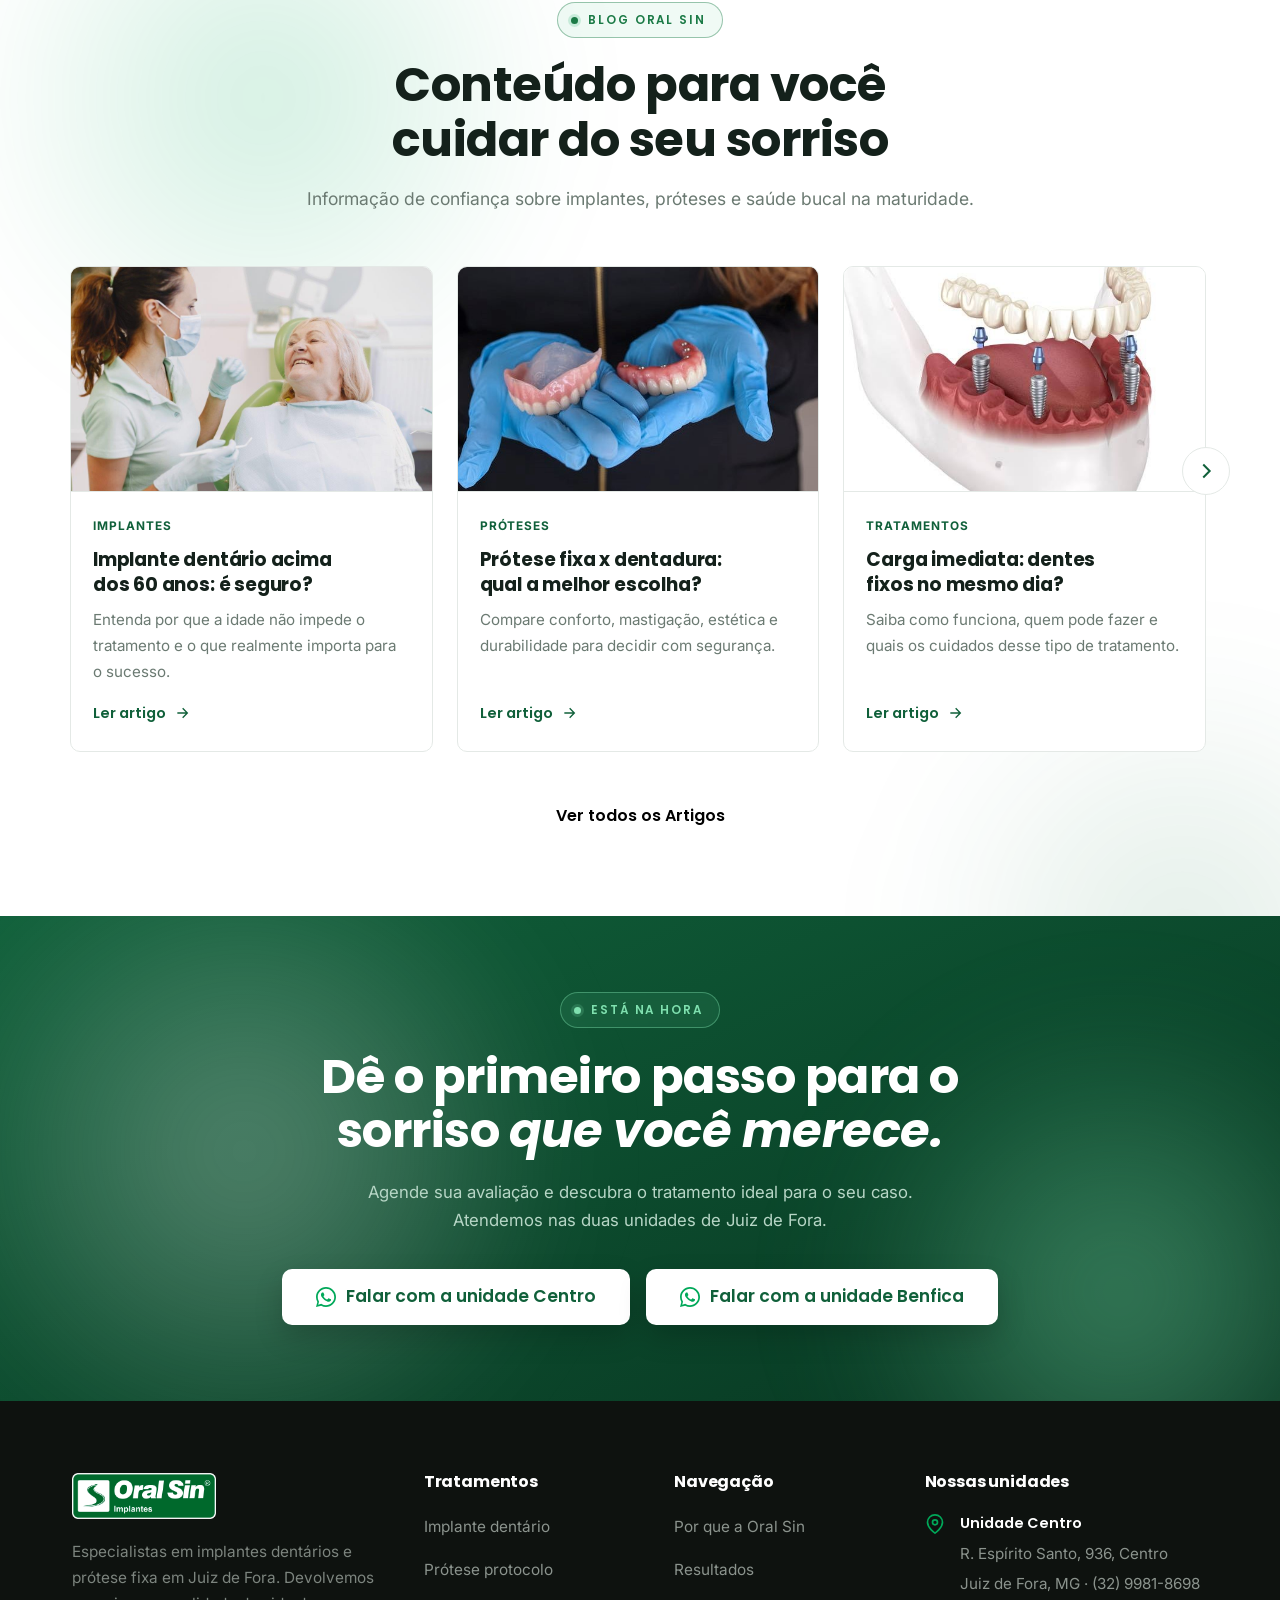
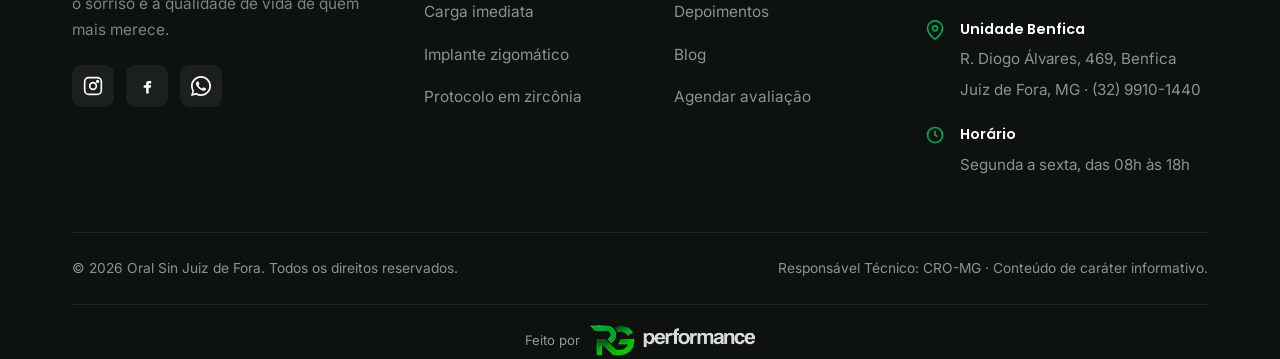
==== commit be2c83b2: "Tracking code-first (Pixel + GA4 + Ads) e remocao do terceiro numero Captura code-first, sem GTM e s" ====
--- a/index.html
+++ b/index.html
@@ -23,6 +23,7 @@
   <link rel="preconnect" href="https://fonts.gstatic.com" crossorigin />
   <link href="https://fonts.googleapis.com/css2?family=Poppins:ital,wght@0,500;0,600;0,700;0,800;1,800&family=Inter:wght@400;500;600&display=swap" rel="stylesheet" />
   <link rel="stylesheet" href="assets/css/styles.css?v=29" />
+  <script src="assets/js/tracking.js?v=1" defer></script>
 
   <script type="application/ld+json">
   {
@@ -737,7 +738,7 @@
           <div class="footer__social">
             <a href="https://www.instagram.com/oralsinjuizdefora/" target="_blank" rel="noopener" aria-label="Instagram"><svg viewBox="0 0 24 24" fill="none" stroke="currentColor" stroke-width="2"><rect x="2" y="2" width="20" height="20" rx="5"/><circle cx="12" cy="12" r="4"/><circle cx="17.5" cy="6.5" r="1" fill="currentColor"/></svg></a>
             <a href="https://www.facebook.com/oralsinjuizdefora" target="_blank" rel="noopener" aria-label="Facebook"><svg viewBox="0 0 24 24" fill="currentColor"><path d="M14 9h3V6h-3c-2 0-3 1-3 3v2H8v3h3v7h3v-7h2.5l.5-3H14V9z"/></svg></a>
-            <a href="https://wa.me/5532999931447" aria-label="WhatsApp"><svg viewBox="0 0 32 32" fill="currentColor"><path d="M16.003 0C7.164 0 .002 7.16.002 16c0 2.82.74 5.583 2.15 8.02L0 32l8.204-2.15A15.9 15.9 0 0 0 16.003 32C24.84 32 32 24.84 32 16S24.84 0 16.003 0zm0 29.2c-2.5 0-4.95-.67-7.088-1.94l-.508-.3-4.87 1.277 1.3-4.75-.33-.52A13.16 13.16 0 0 1 2.8 16c0-7.28 5.92-13.2 13.203-13.2 3.53 0 6.845 1.375 9.34 3.872a13.13 13.13 0 0 1 3.865 9.33c0 7.28-5.92 13.198-13.205 13.198zm7.24-9.885c-.397-.198-2.348-1.158-2.712-1.29-.363-.132-.628-.198-.892.2-.264.396-1.024 1.29-1.256 1.554-.23.264-.463.297-.86.1-.397-.2-1.676-.618-3.193-1.97-1.18-1.052-1.977-2.35-2.21-2.747-.23-.396-.024-.61.174-.807.178-.177.397-.462.595-.694.198-.23.264-.396.397-.66.132-.264.066-.495-.033-.694-.1-.198-.892-2.15-1.223-2.943-.322-.773-.65-.668-.892-.68l-.76-.014c-.264 0-.694.1-1.058.495-.363.396-1.388 1.356-1.388 3.31 0 1.953 1.42 3.84 1.618 4.104.198.264 2.796 4.27 6.775 5.986.947.41 1.686.653 2.262.836.95.302 1.815.26 2.498.157.762-.114 2.348-.96 2.68-1.884.33-.925.33-1.72.23-1.884-.098-.164-.362-.263-.76-.462z"/></svg></a>
+            <a href="#agendar" aria-label="Agendar avaliação no WhatsApp"><svg viewBox="0 0 32 32" fill="currentColor"><path d="M16.003 0C7.164 0 .002 7.16.002 16c0 2.82.74 5.583 2.15 8.02L0 32l8.204-2.15A15.9 15.9 0 0 0 16.003 32C24.84 32 32 24.84 32 16S24.84 0 16.003 0zm0 29.2c-2.5 0-4.95-.67-7.088-1.94l-.508-.3-4.87 1.277 1.3-4.75-.33-.52A13.16 13.16 0 0 1 2.8 16c0-7.28 5.92-13.2 13.203-13.2 3.53 0 6.845 1.375 9.34 3.872a13.13 13.13 0 0 1 3.865 9.33c0 7.28-5.92 13.198-13.205 13.198zm7.24-9.885c-.397-.198-2.348-1.158-2.712-1.29-.363-.132-.628-.198-.892.2-.264.396-1.024 1.29-1.256 1.554-.23.264-.463.297-.86.1-.397-.2-1.676-.618-3.193-1.97-1.18-1.052-1.977-2.35-2.21-2.747-.23-.396-.024-.61.174-.807.178-.177.397-.462.595-.694.198-.23.264-.396.397-.66.132-.264.066-.495-.033-.694-.1-.198-.892-2.15-1.223-2.943-.322-.773-.65-.668-.892-.68l-.76-.014c-.264 0-.694.1-1.058.495-.363.396-1.388 1.356-1.388 3.31 0 1.953 1.42 3.84 1.618 4.104.198.264 2.796 4.27 6.775 5.986.947.41 1.686.653 2.262.836.95.302 1.815.26 2.498.157.762-.114 2.348-.96 2.68-1.884.33-.925.33-1.72.23-1.884-.098-.164-.362-.263-.76-.462z"/></svg></a>
           </div>
         </div>
 
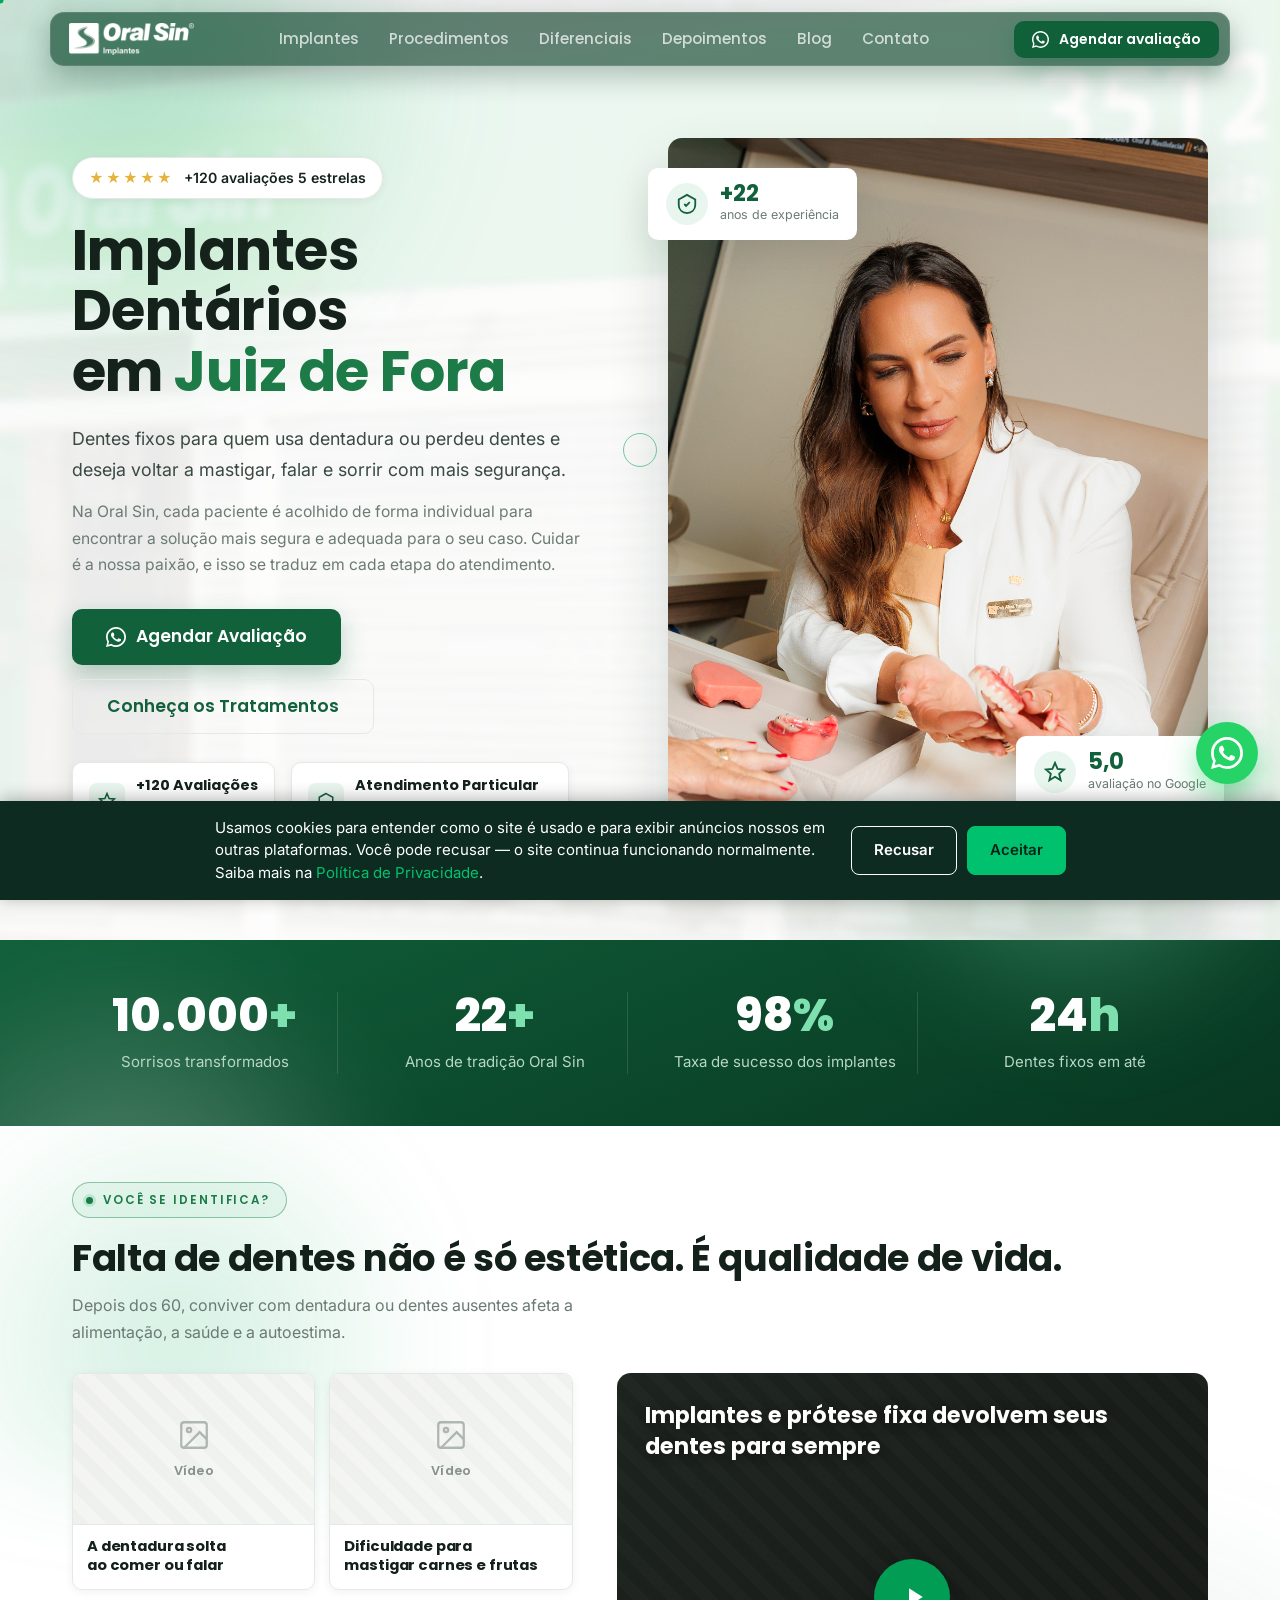
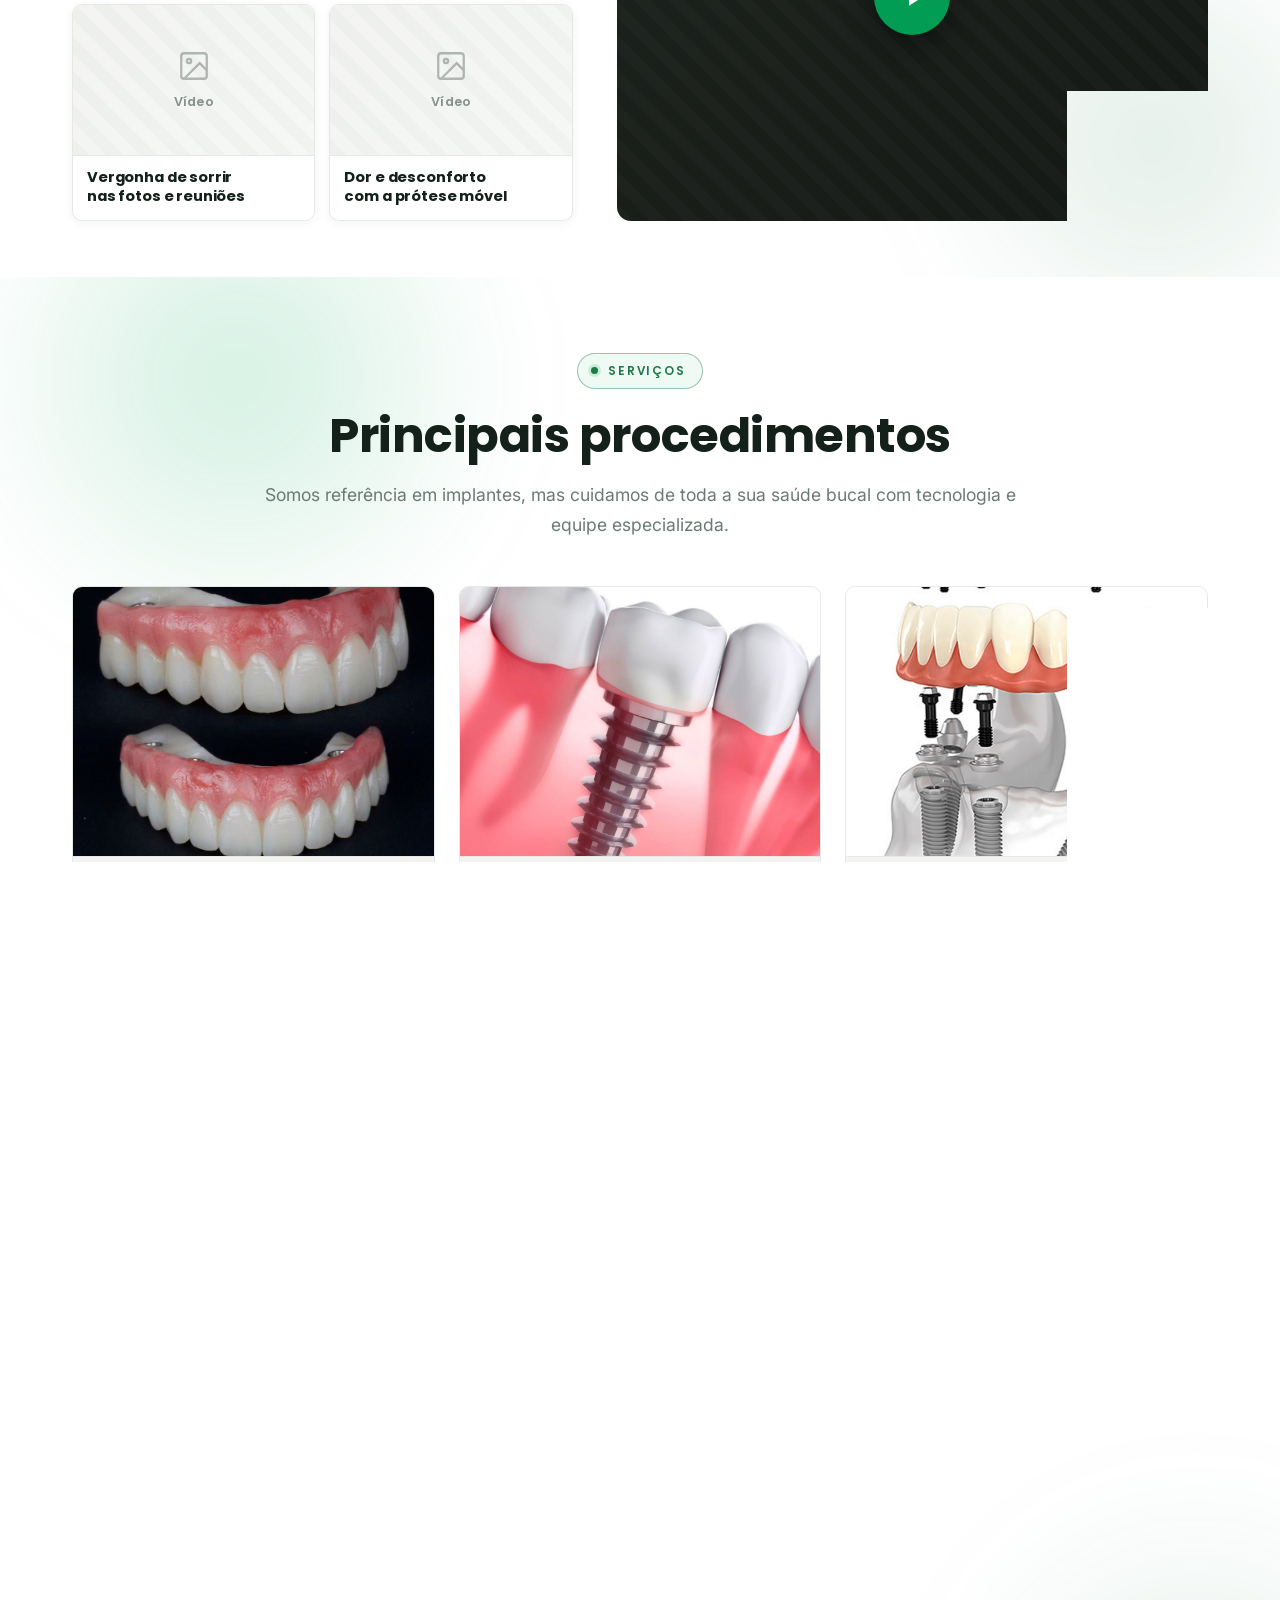
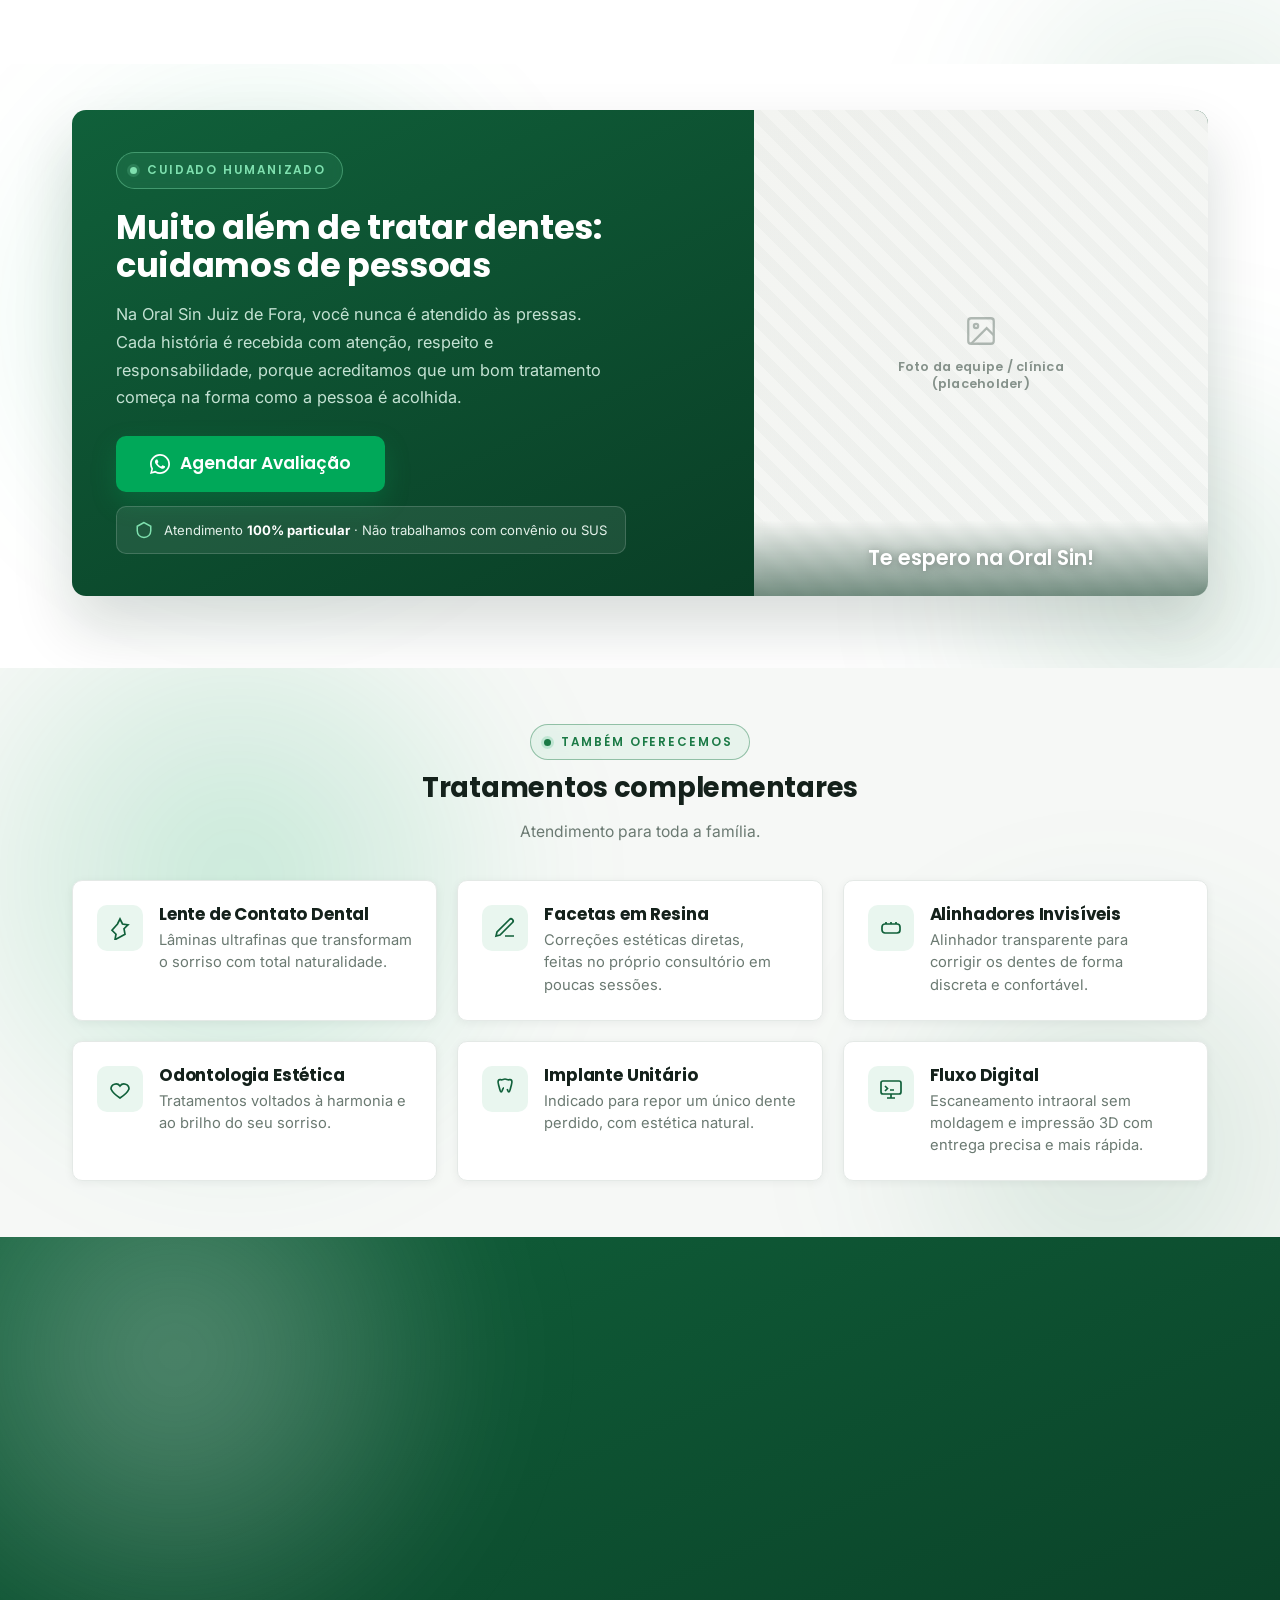
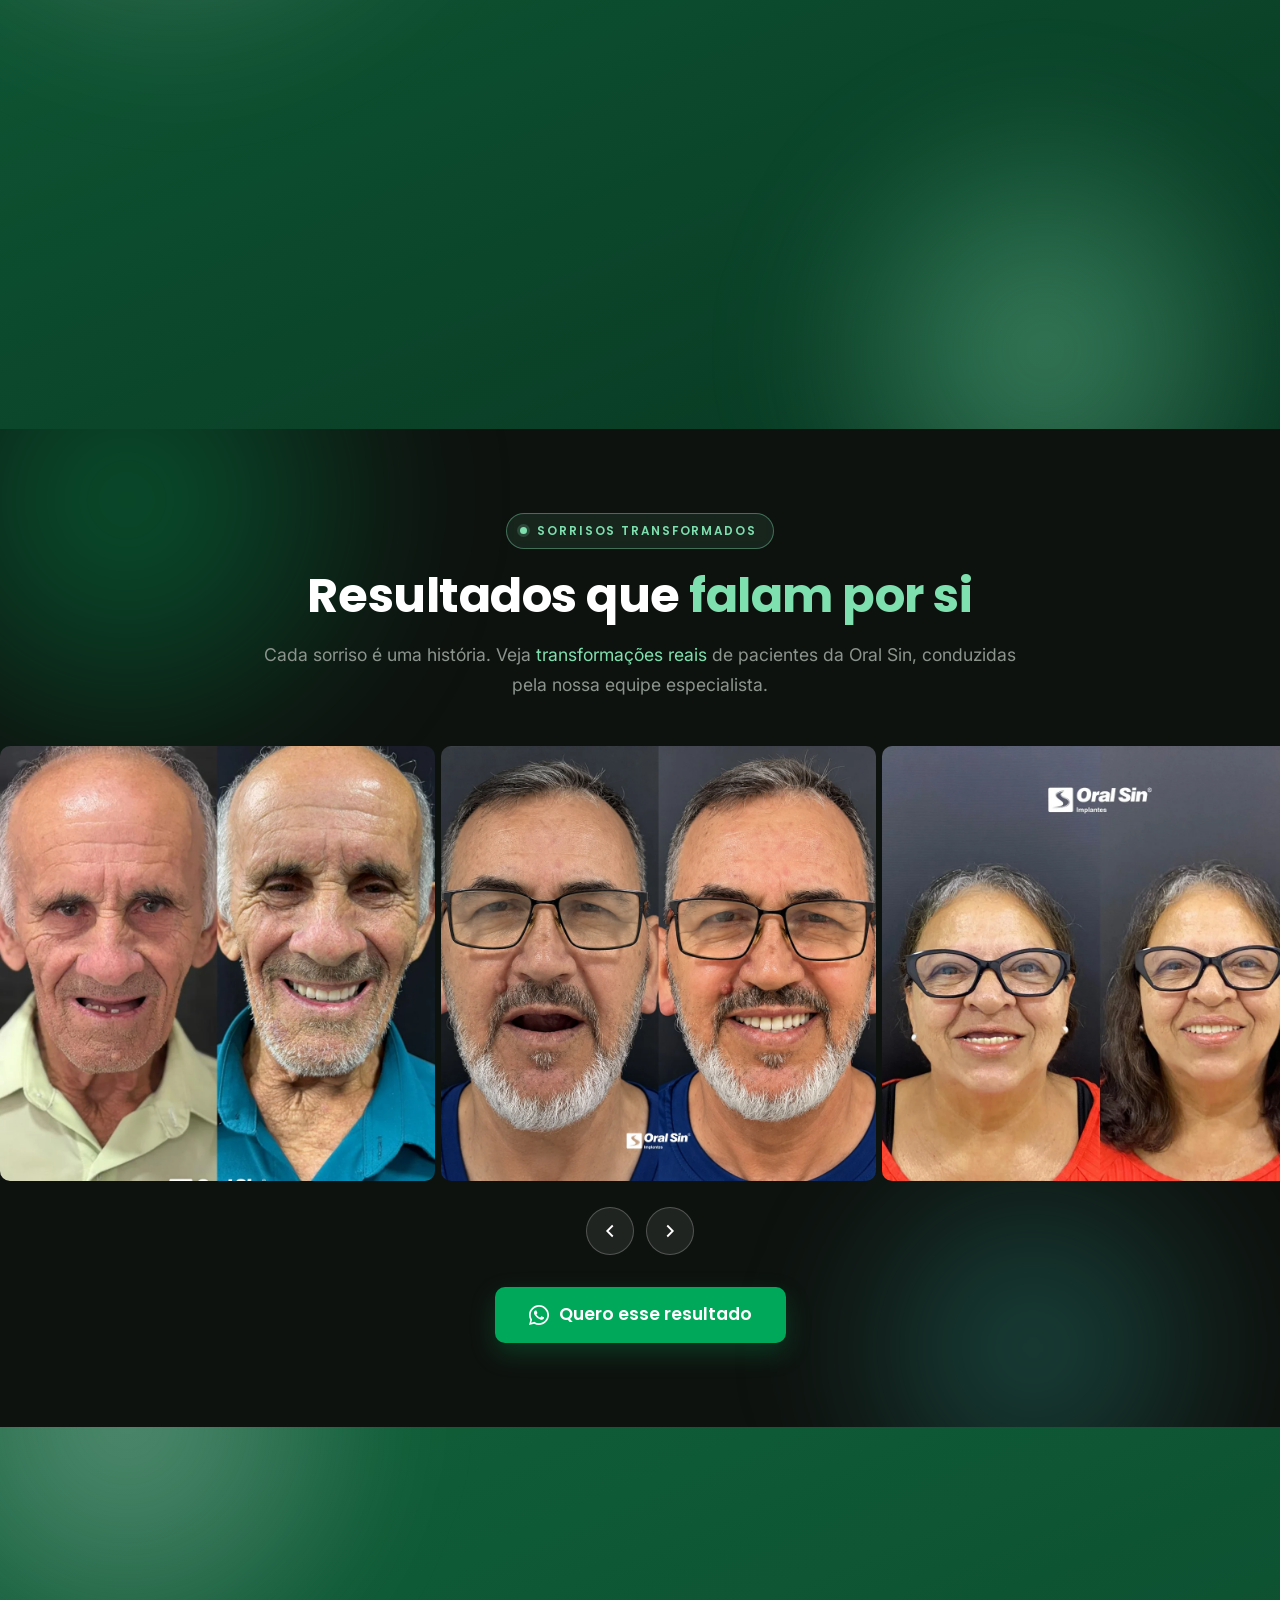
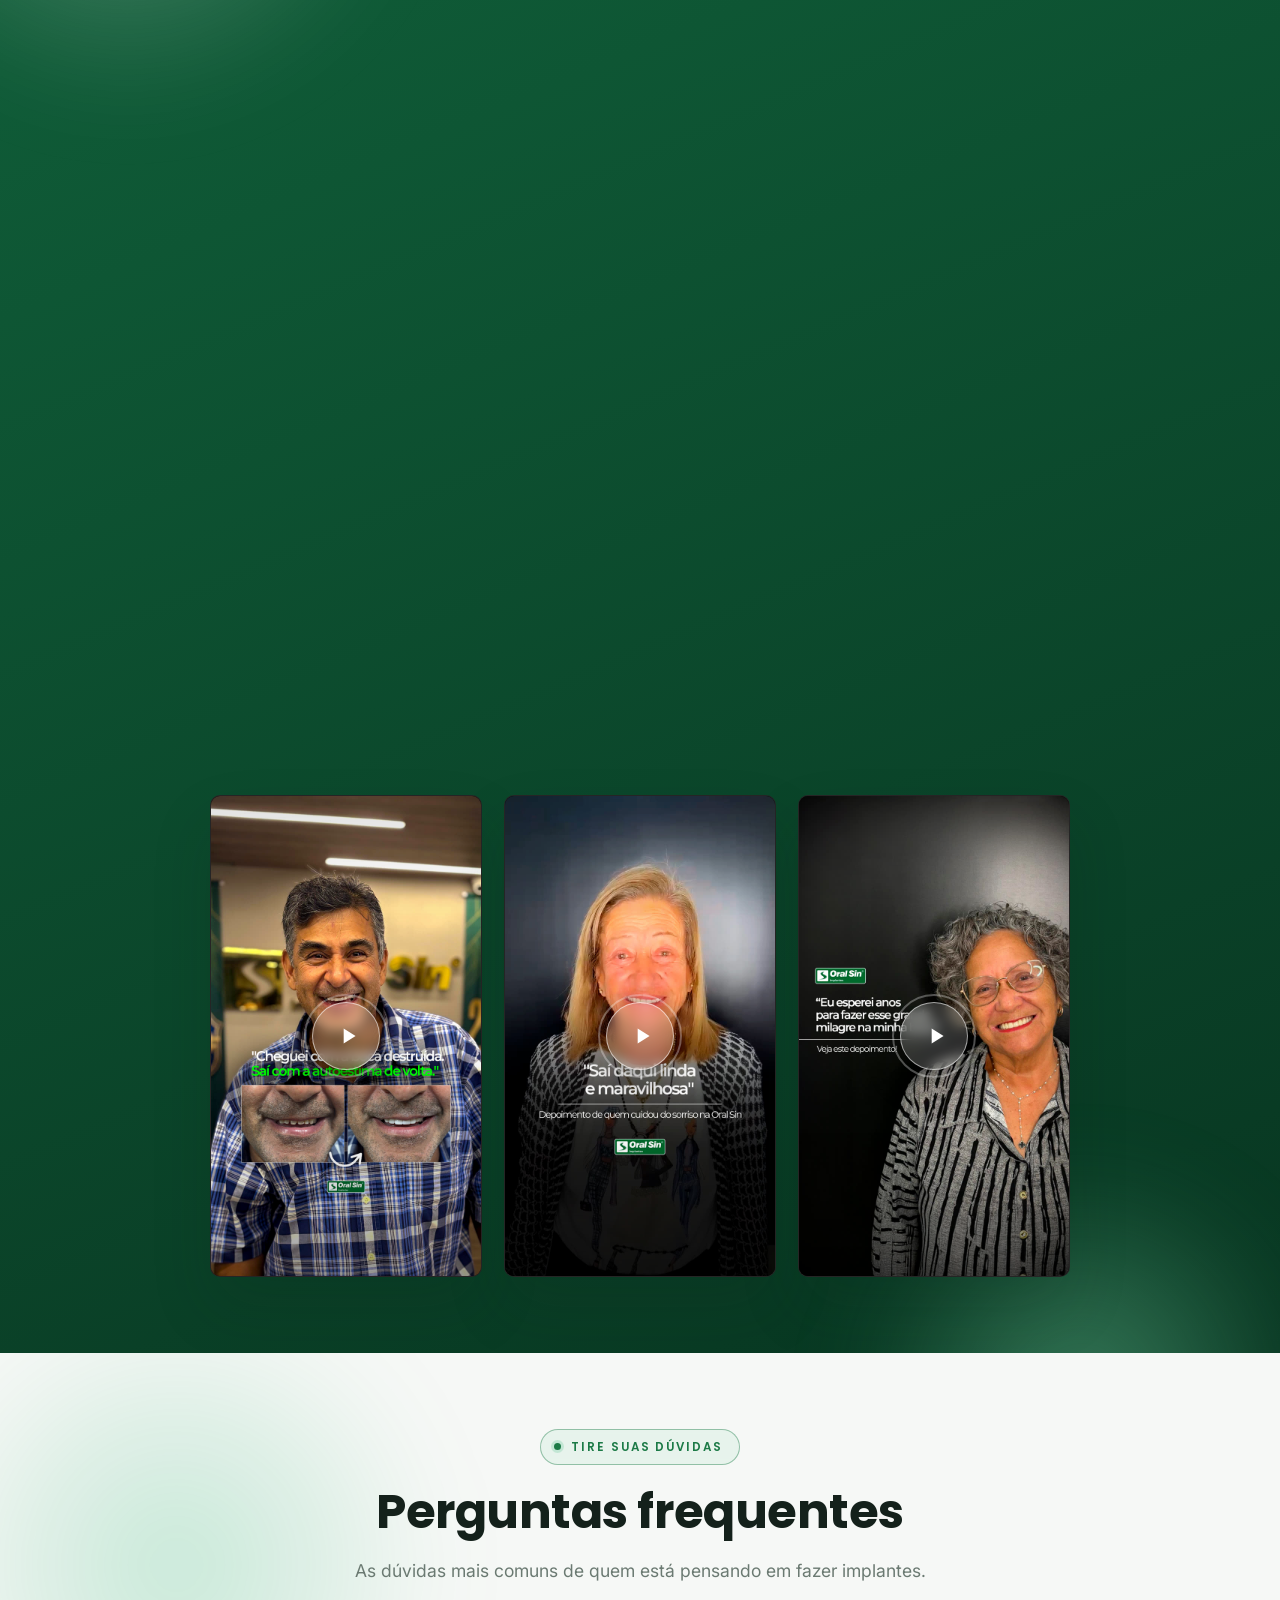
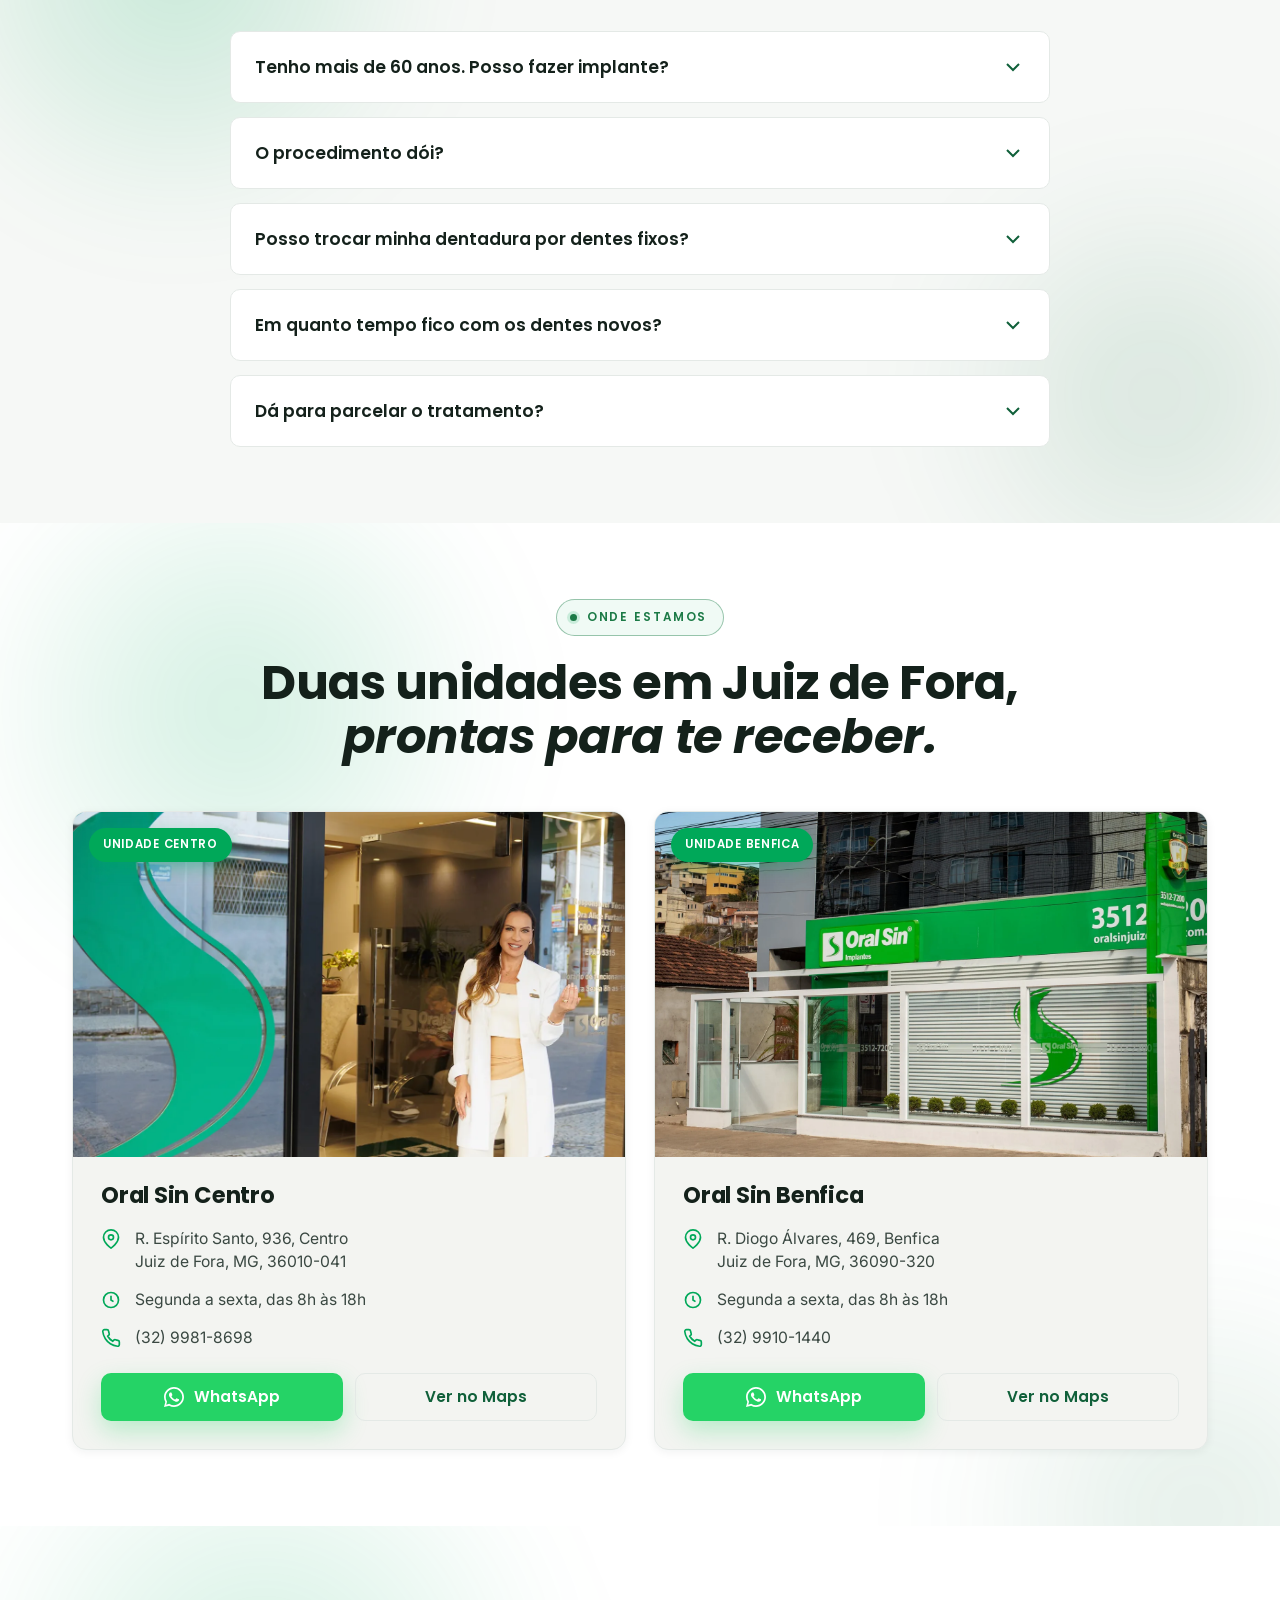
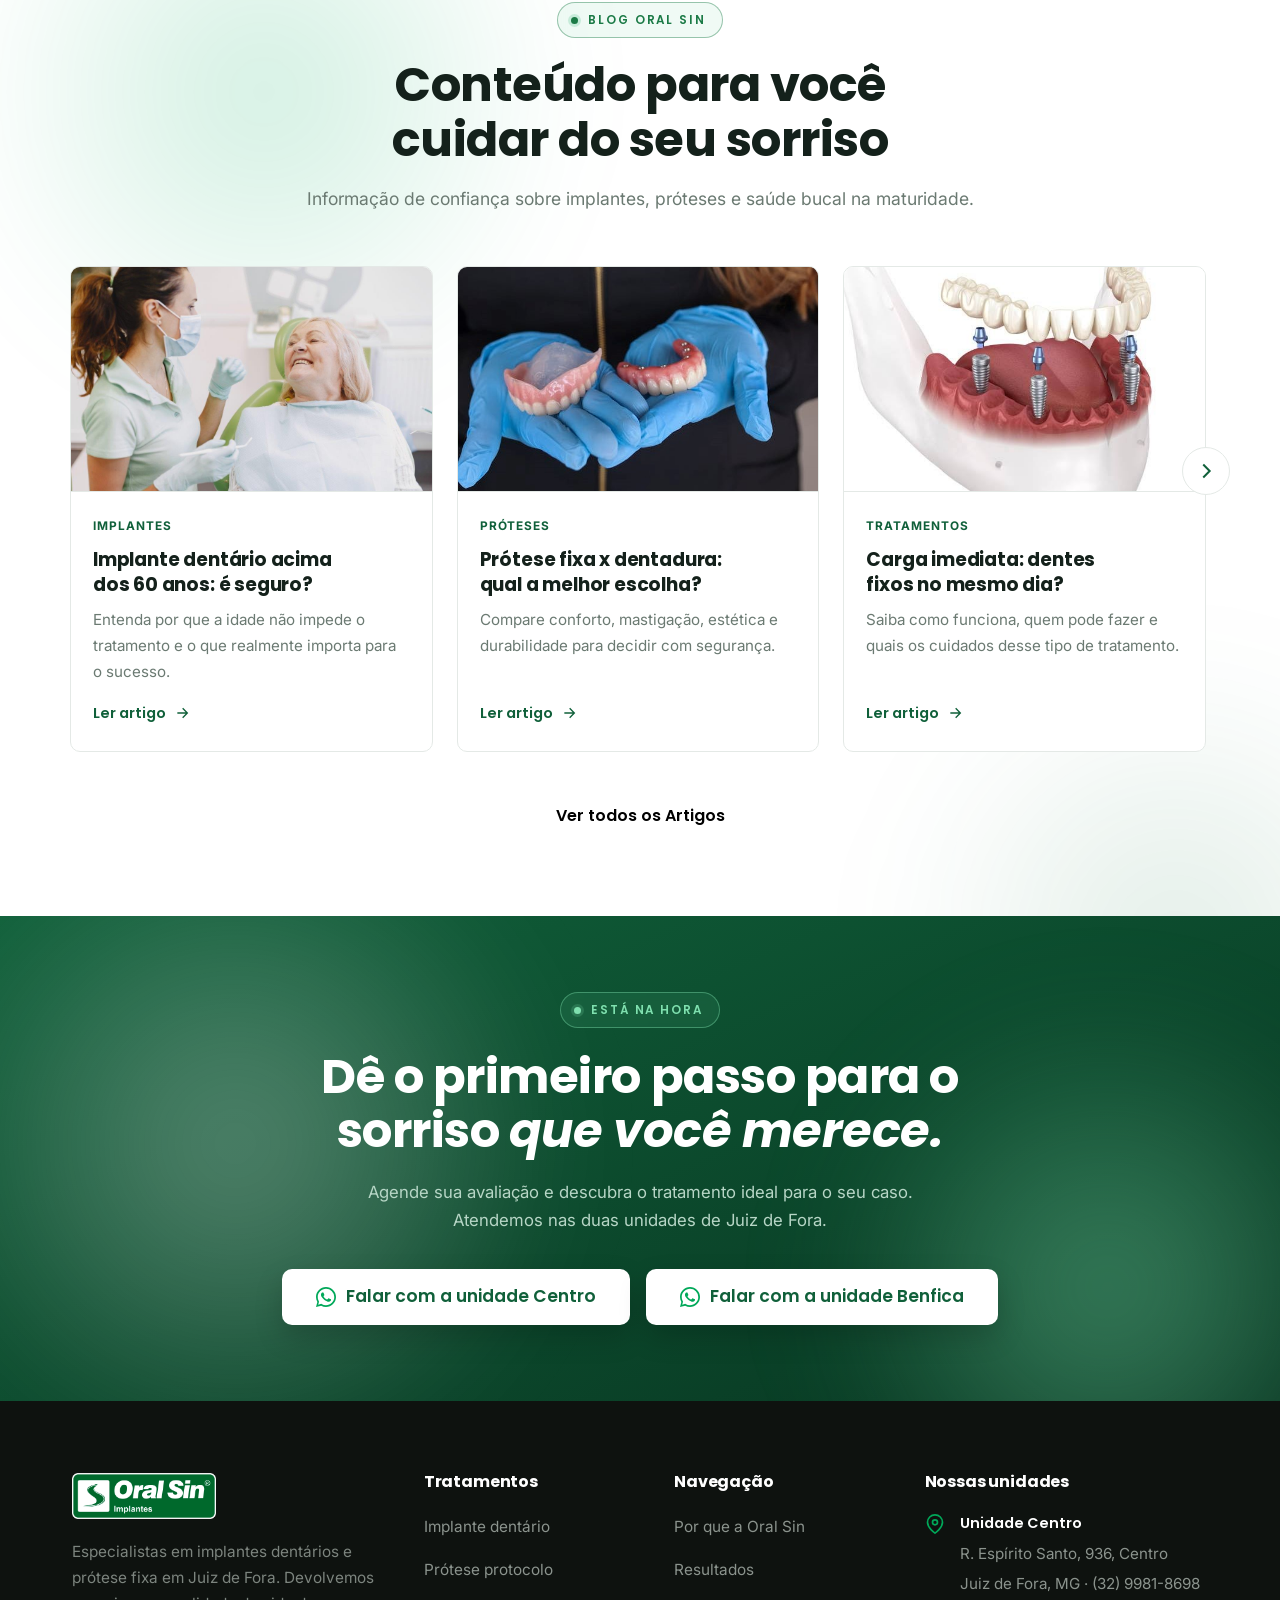
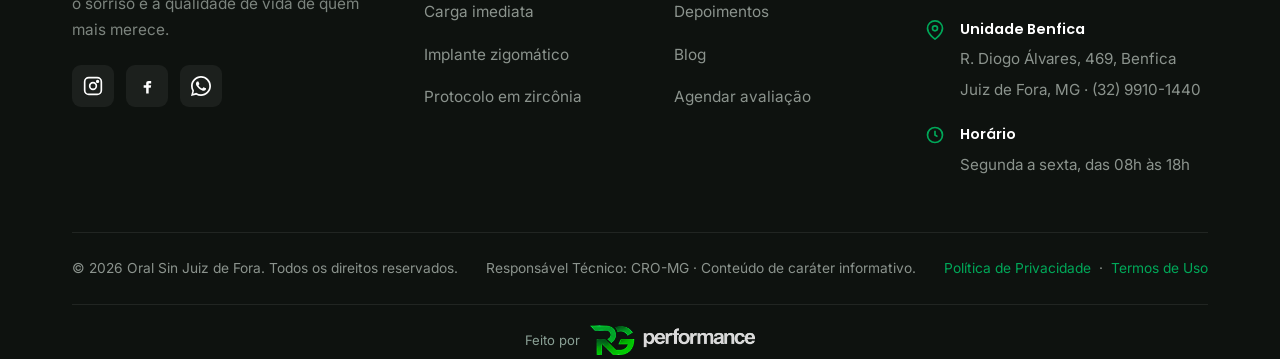
==== commit 456d2313: "Politica de Privacidade e Termos de Uso + link no rodape das 11 paginas NAO SUBIR ANTES DE PREENCHER" ====
--- a/index.html
+++ b/index.html
@@ -786,6 +786,7 @@
       <div class="footer__bottom">
         <span>&copy; <span id="year">2026</span> Oral Sin Juiz de Fora. Todos os direitos reservados.</span>
         <span>Responsável Técnico: CRO-MG &middot; Conteúdo de caráter informativo.</span>
+        <span><a href="politica-de-privacidade.html" style="color:var(--green)">Política de Privacidade</a> &nbsp;·&nbsp; <a href="termos-de-uso.html" style="color:var(--green)">Termos de Uso</a></span>
       </div>
       <div class="footer__credit">
         <a href="https://www.rgperformance.co/" target="_blank" rel="noopener">
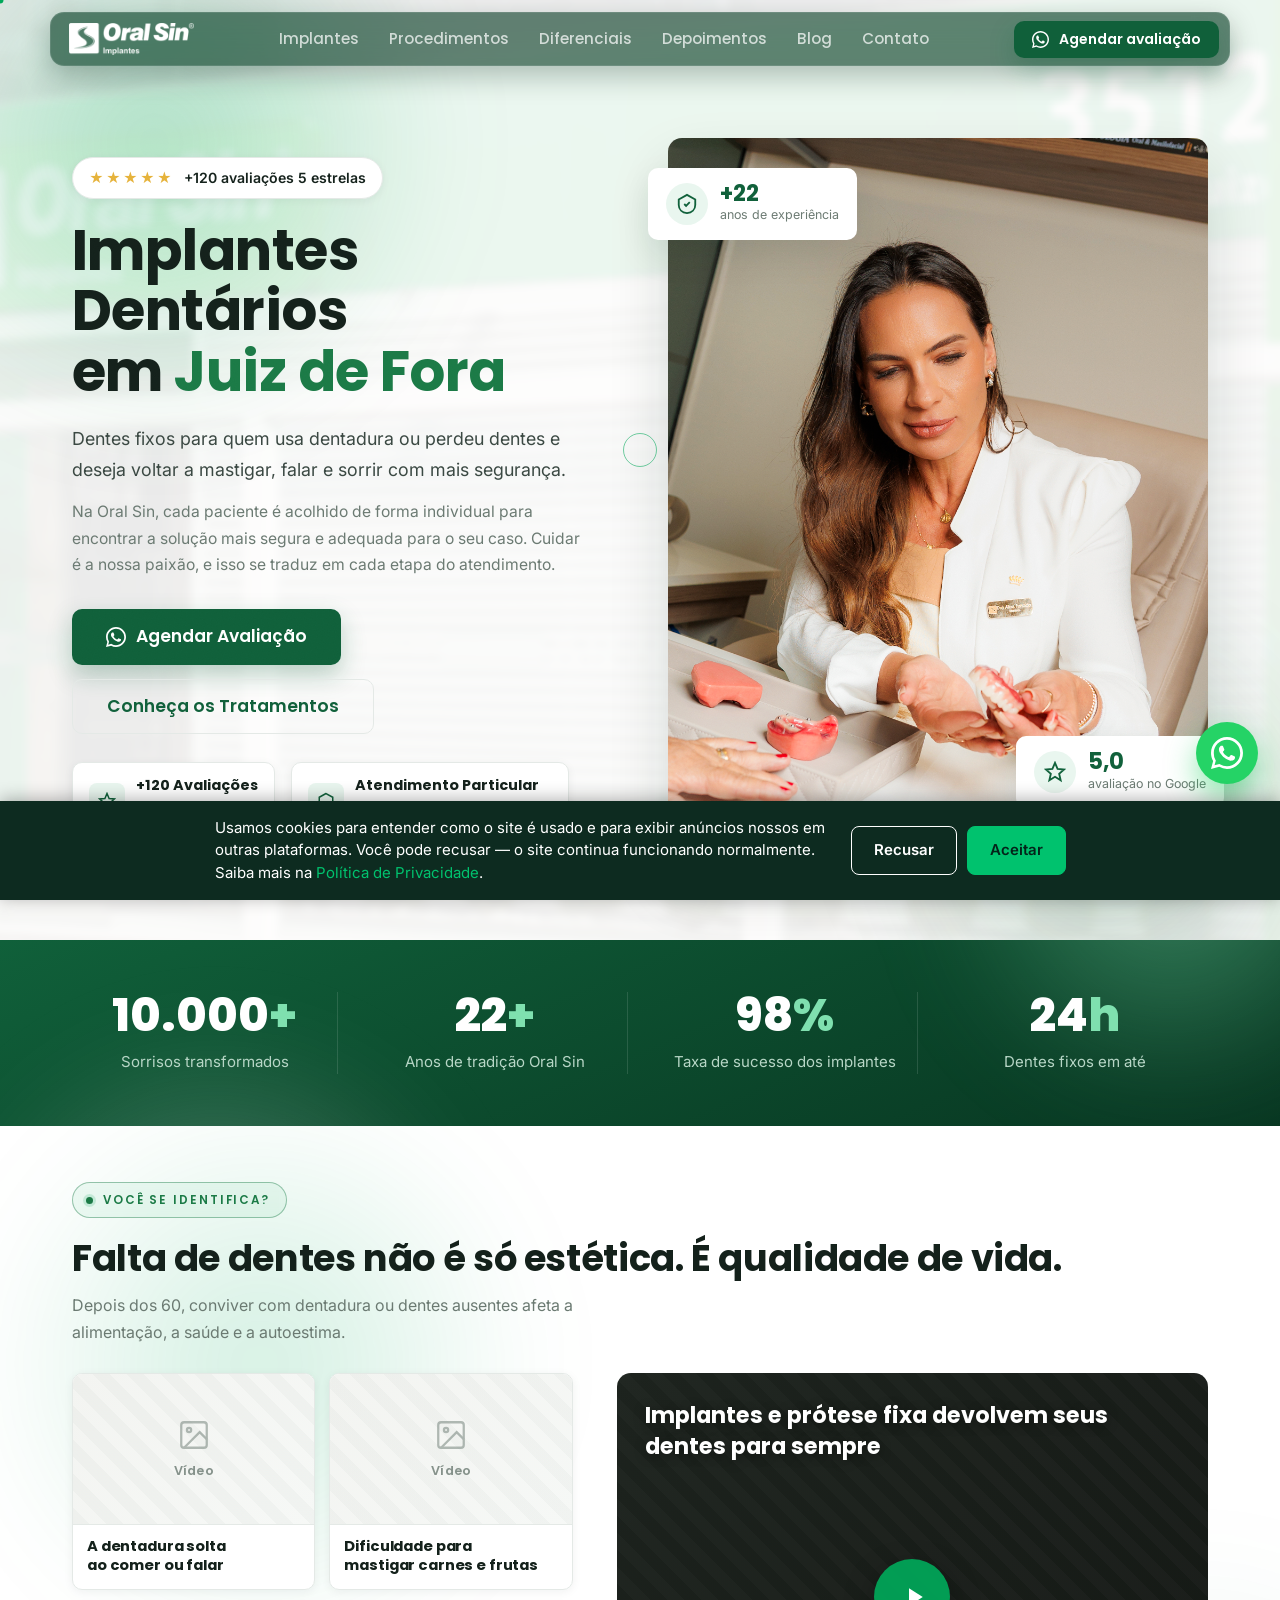
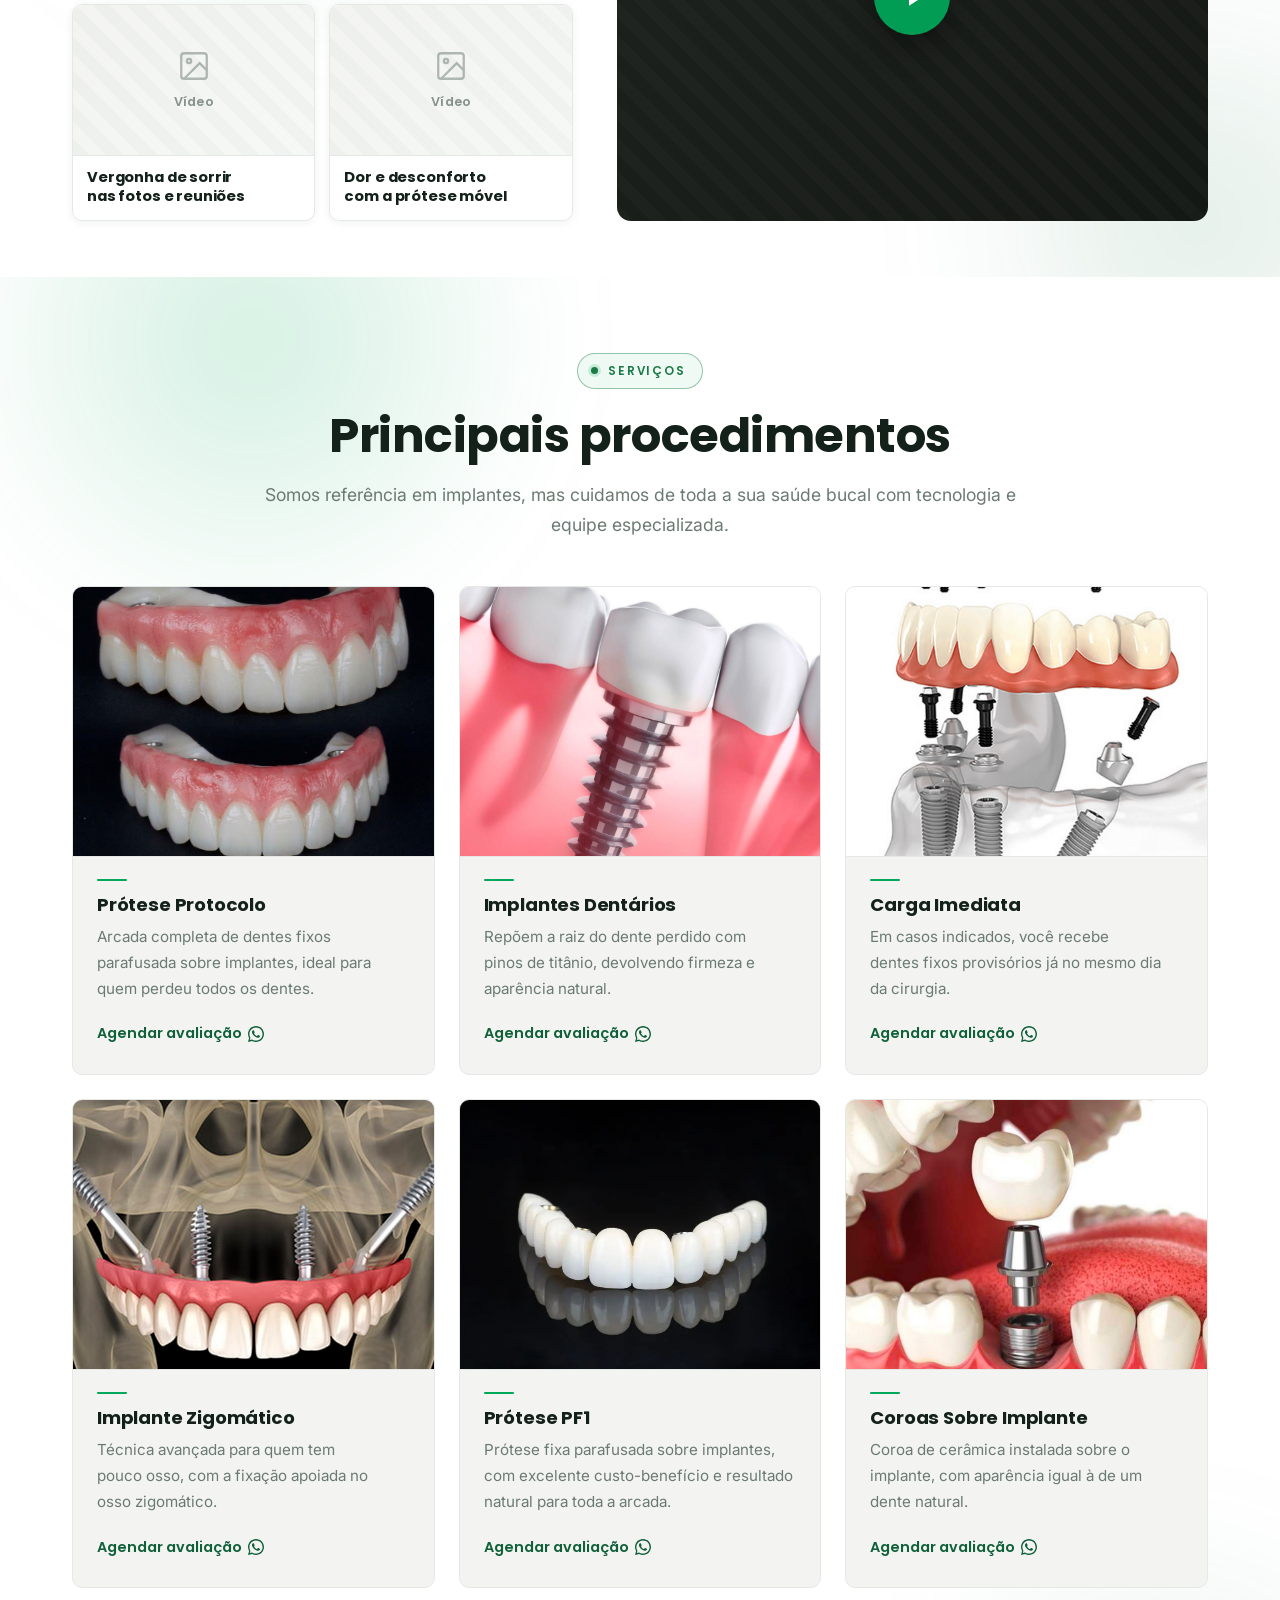
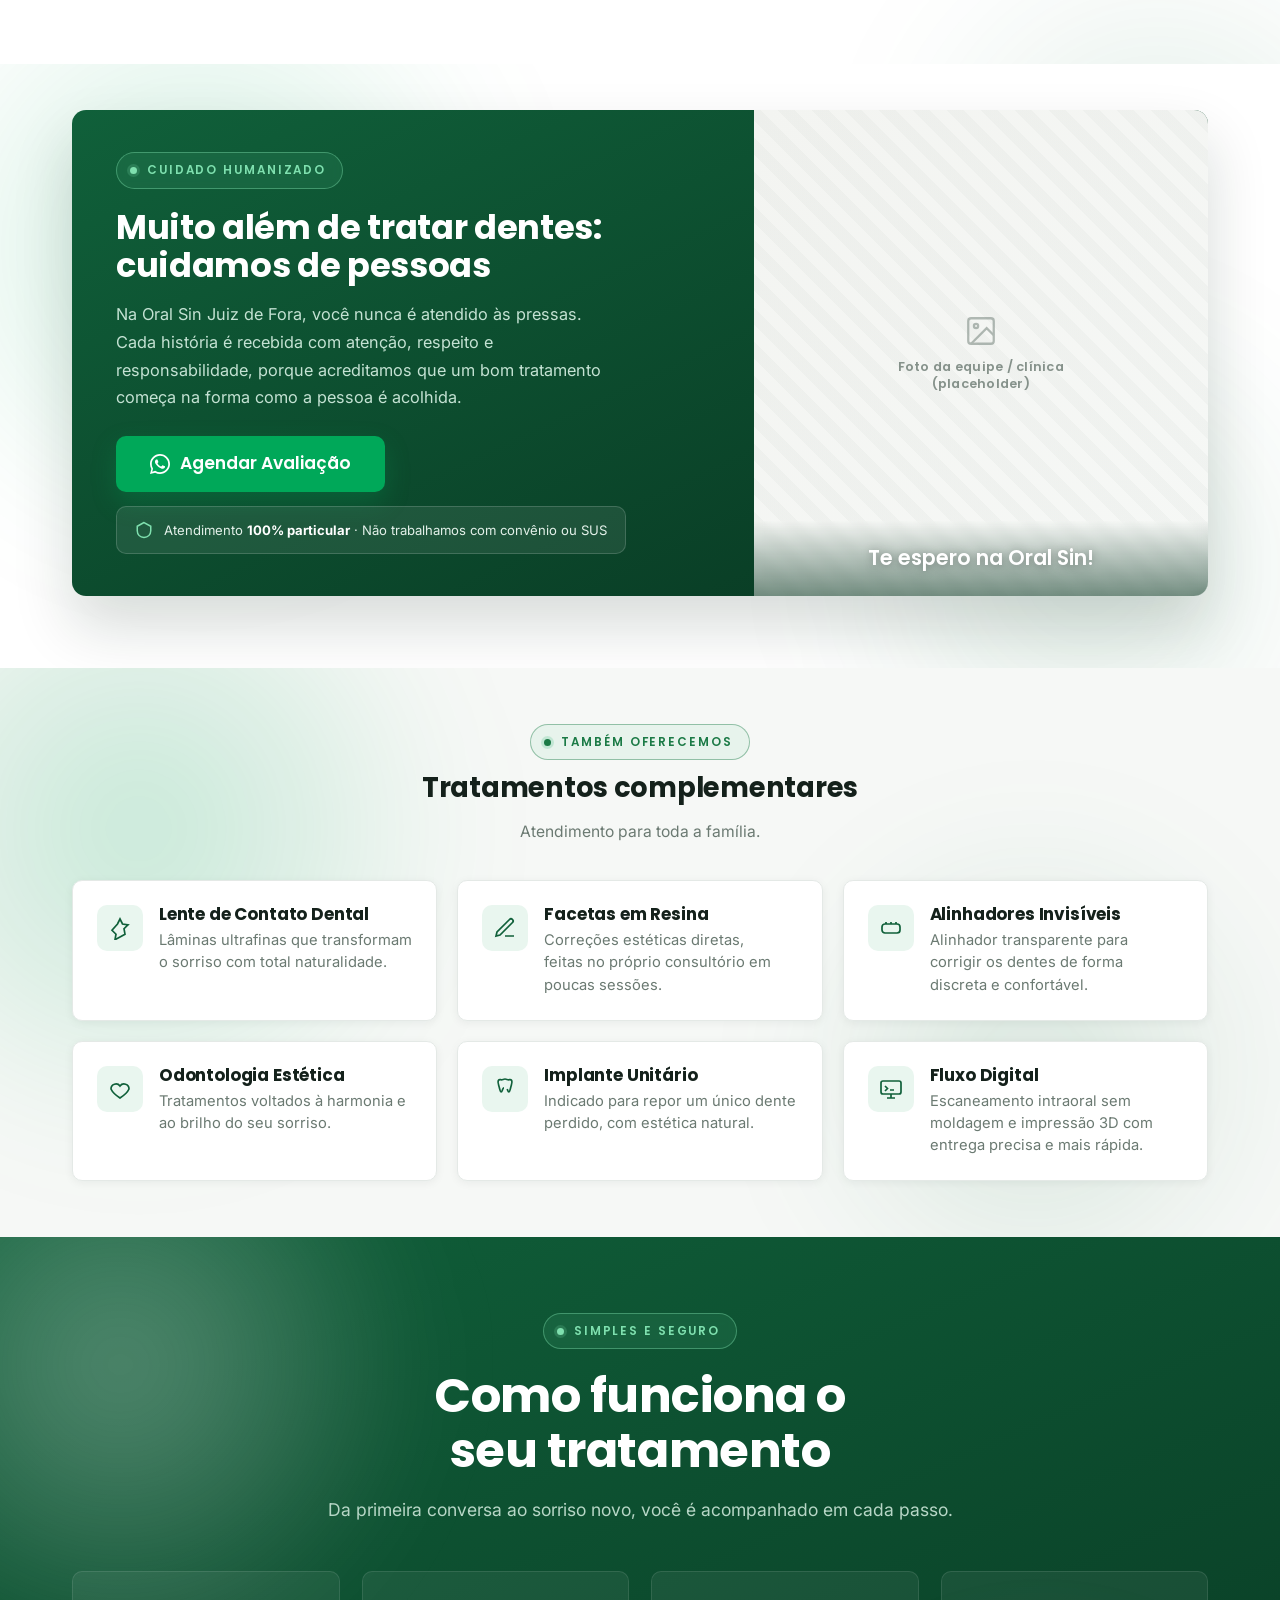
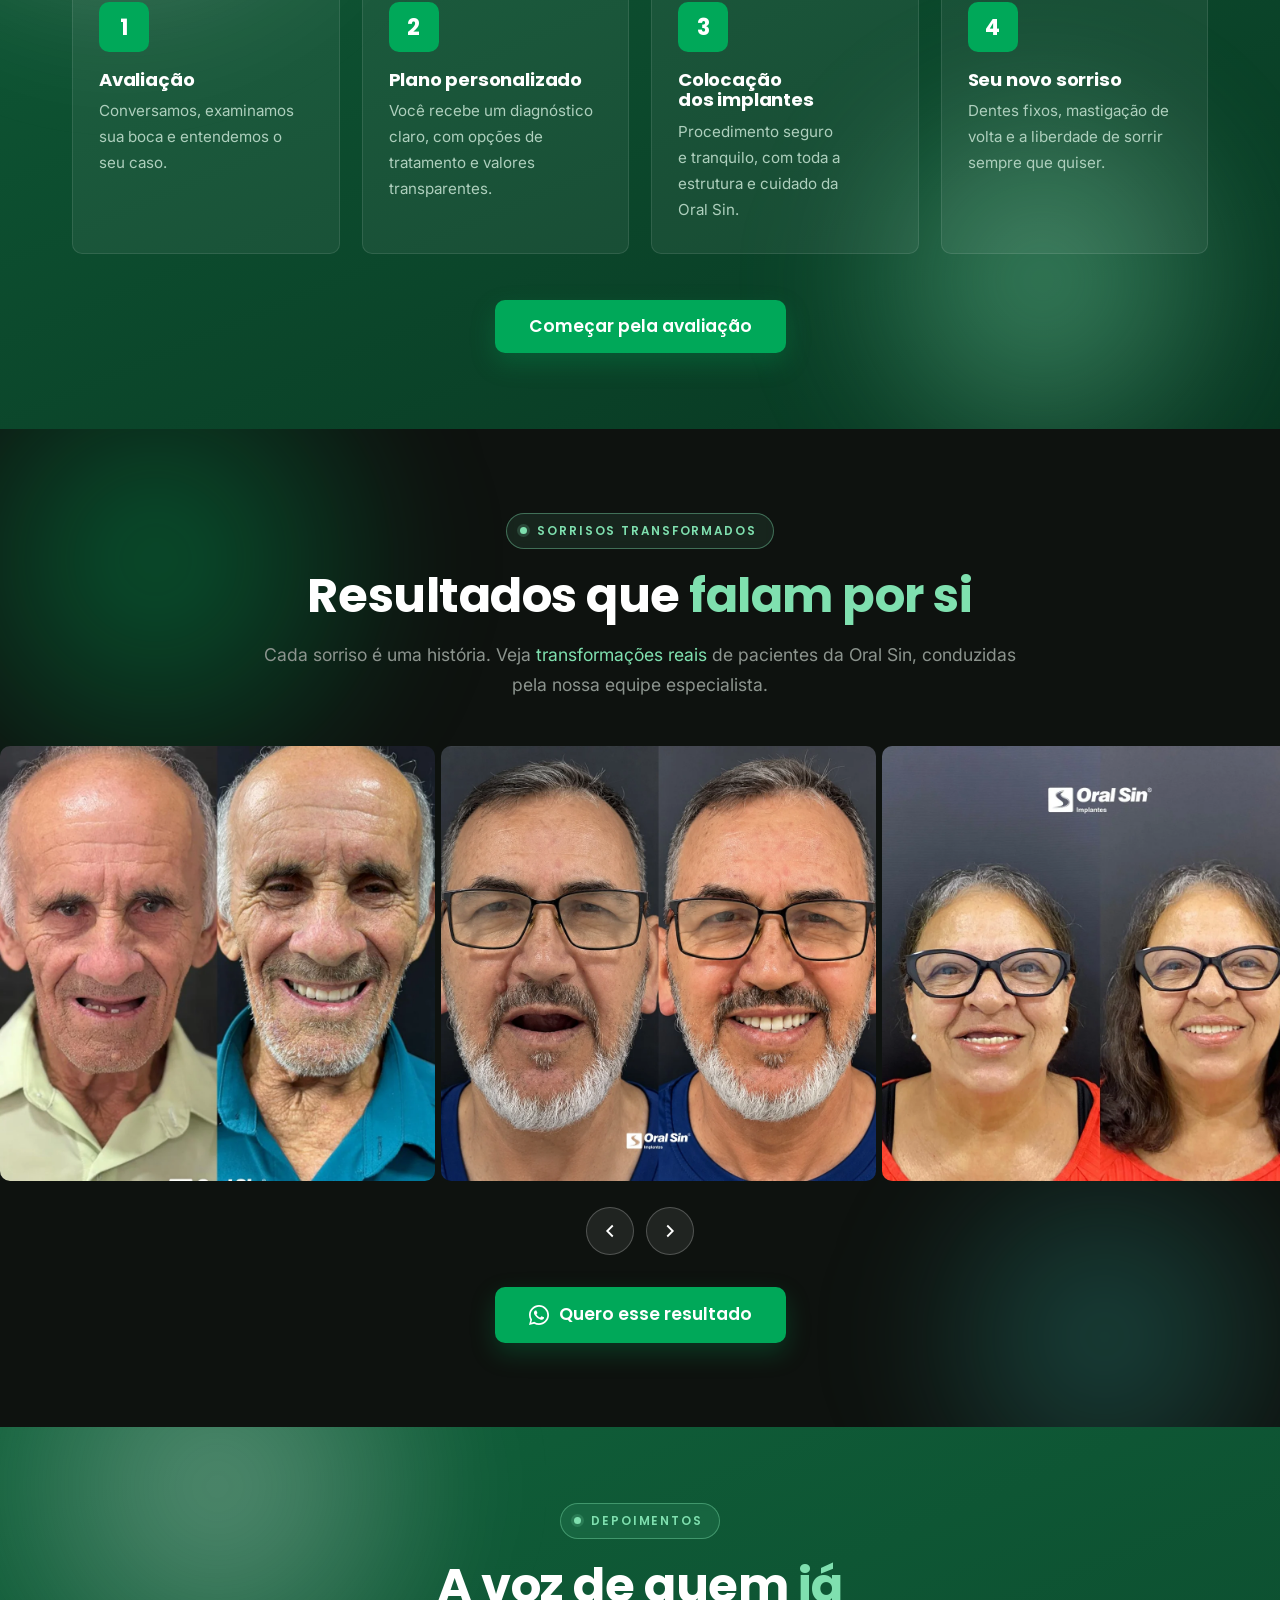
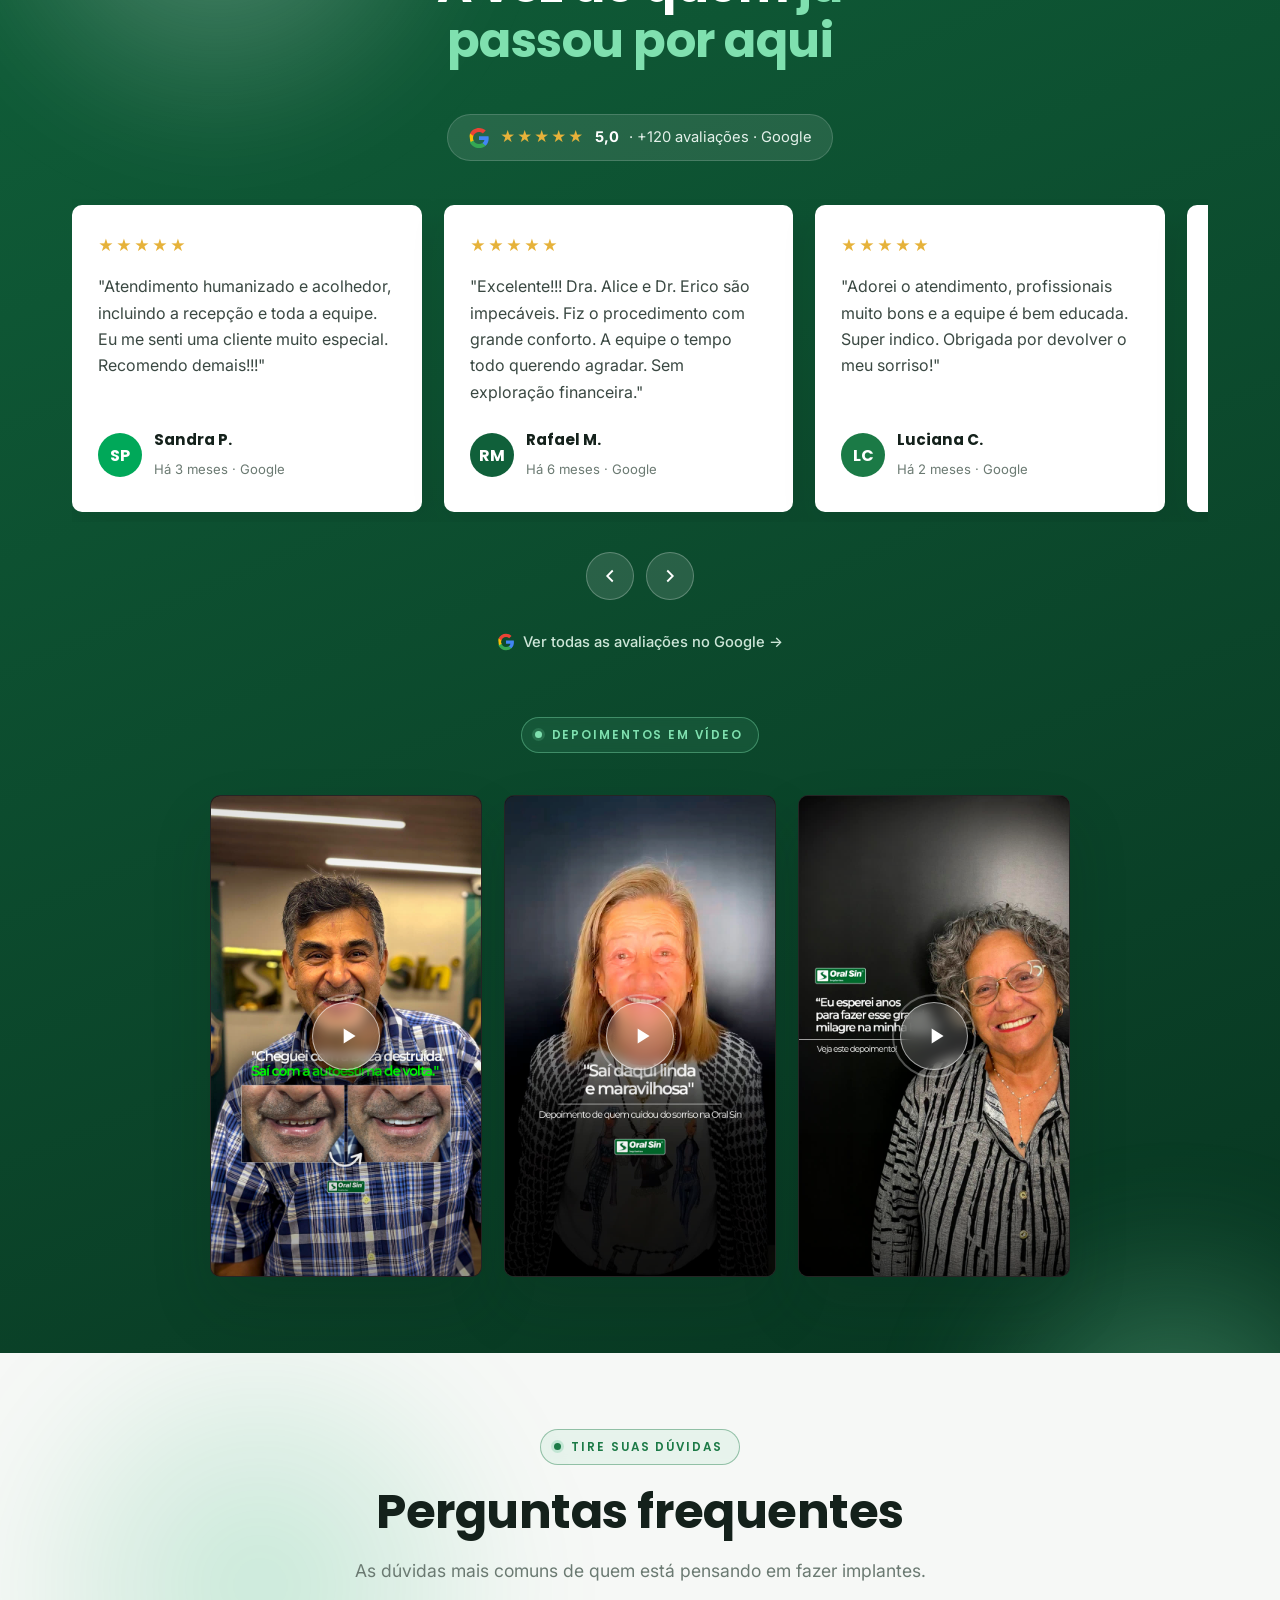
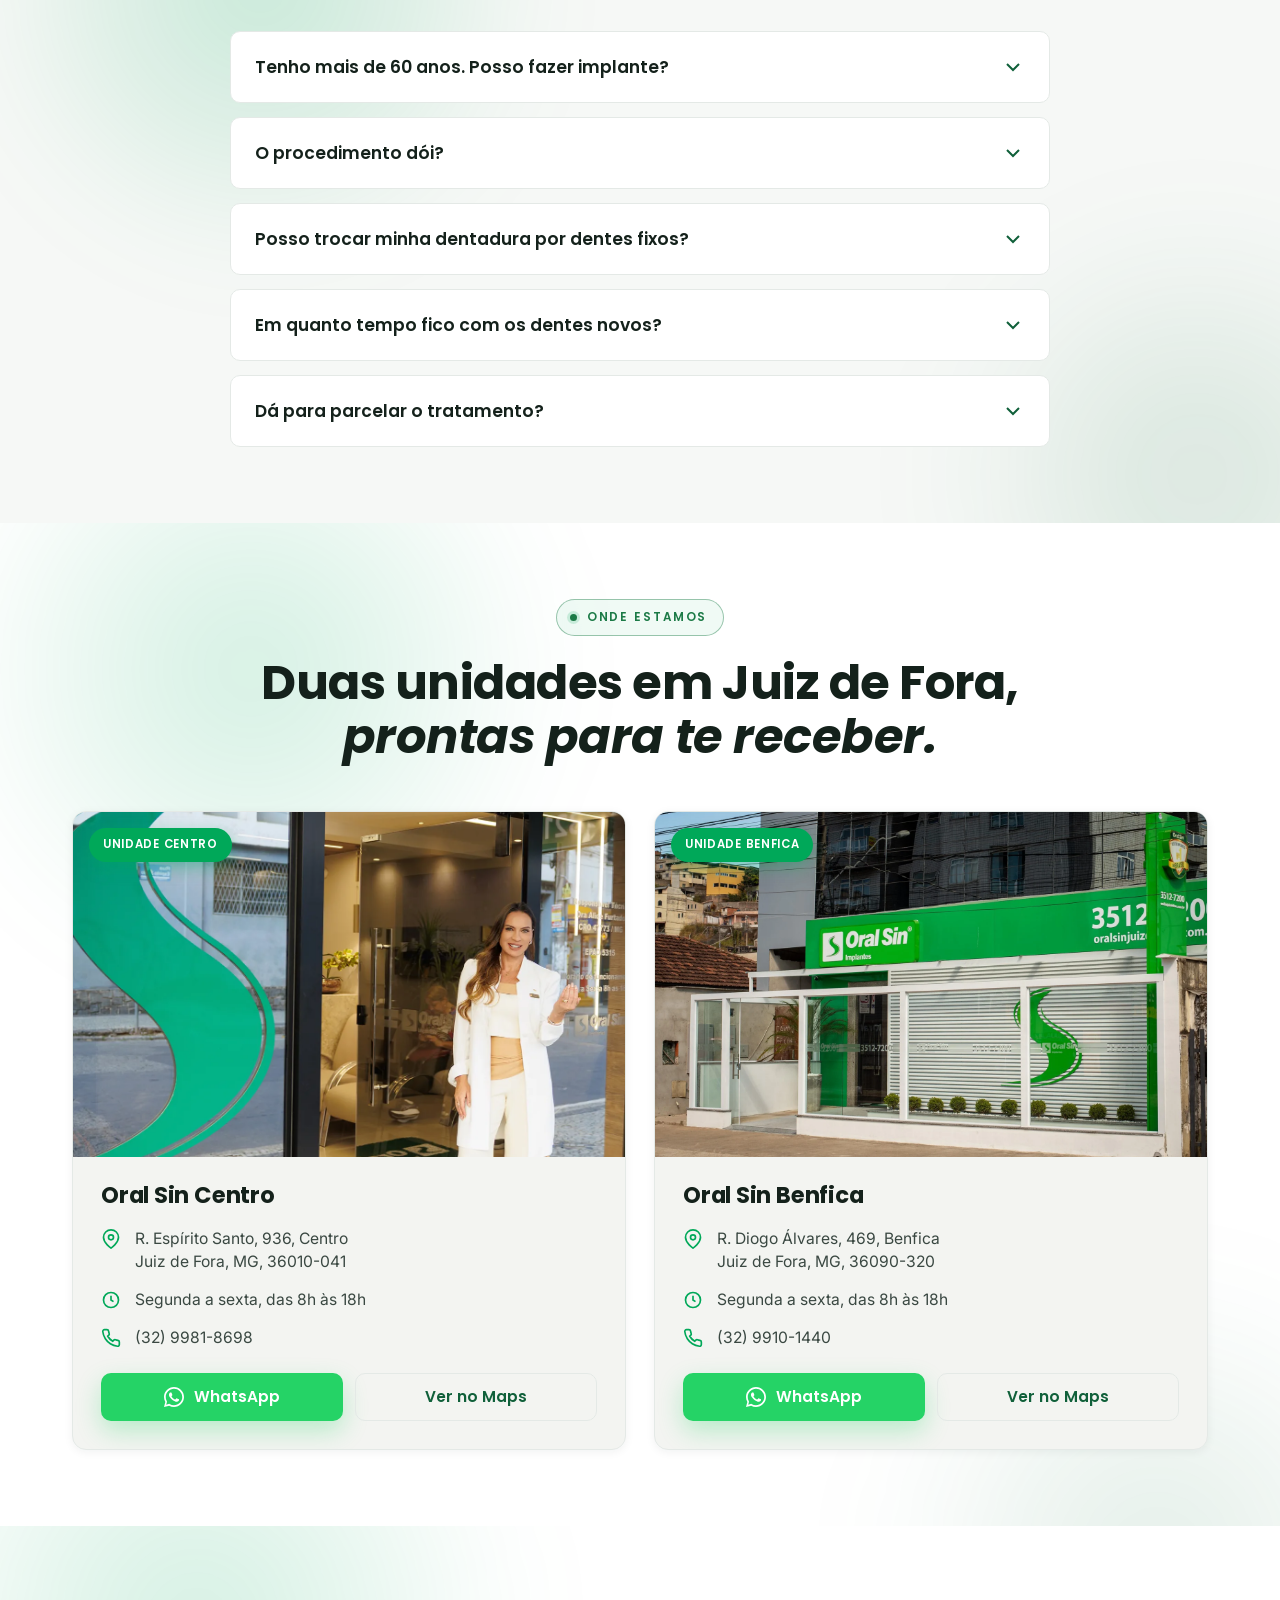
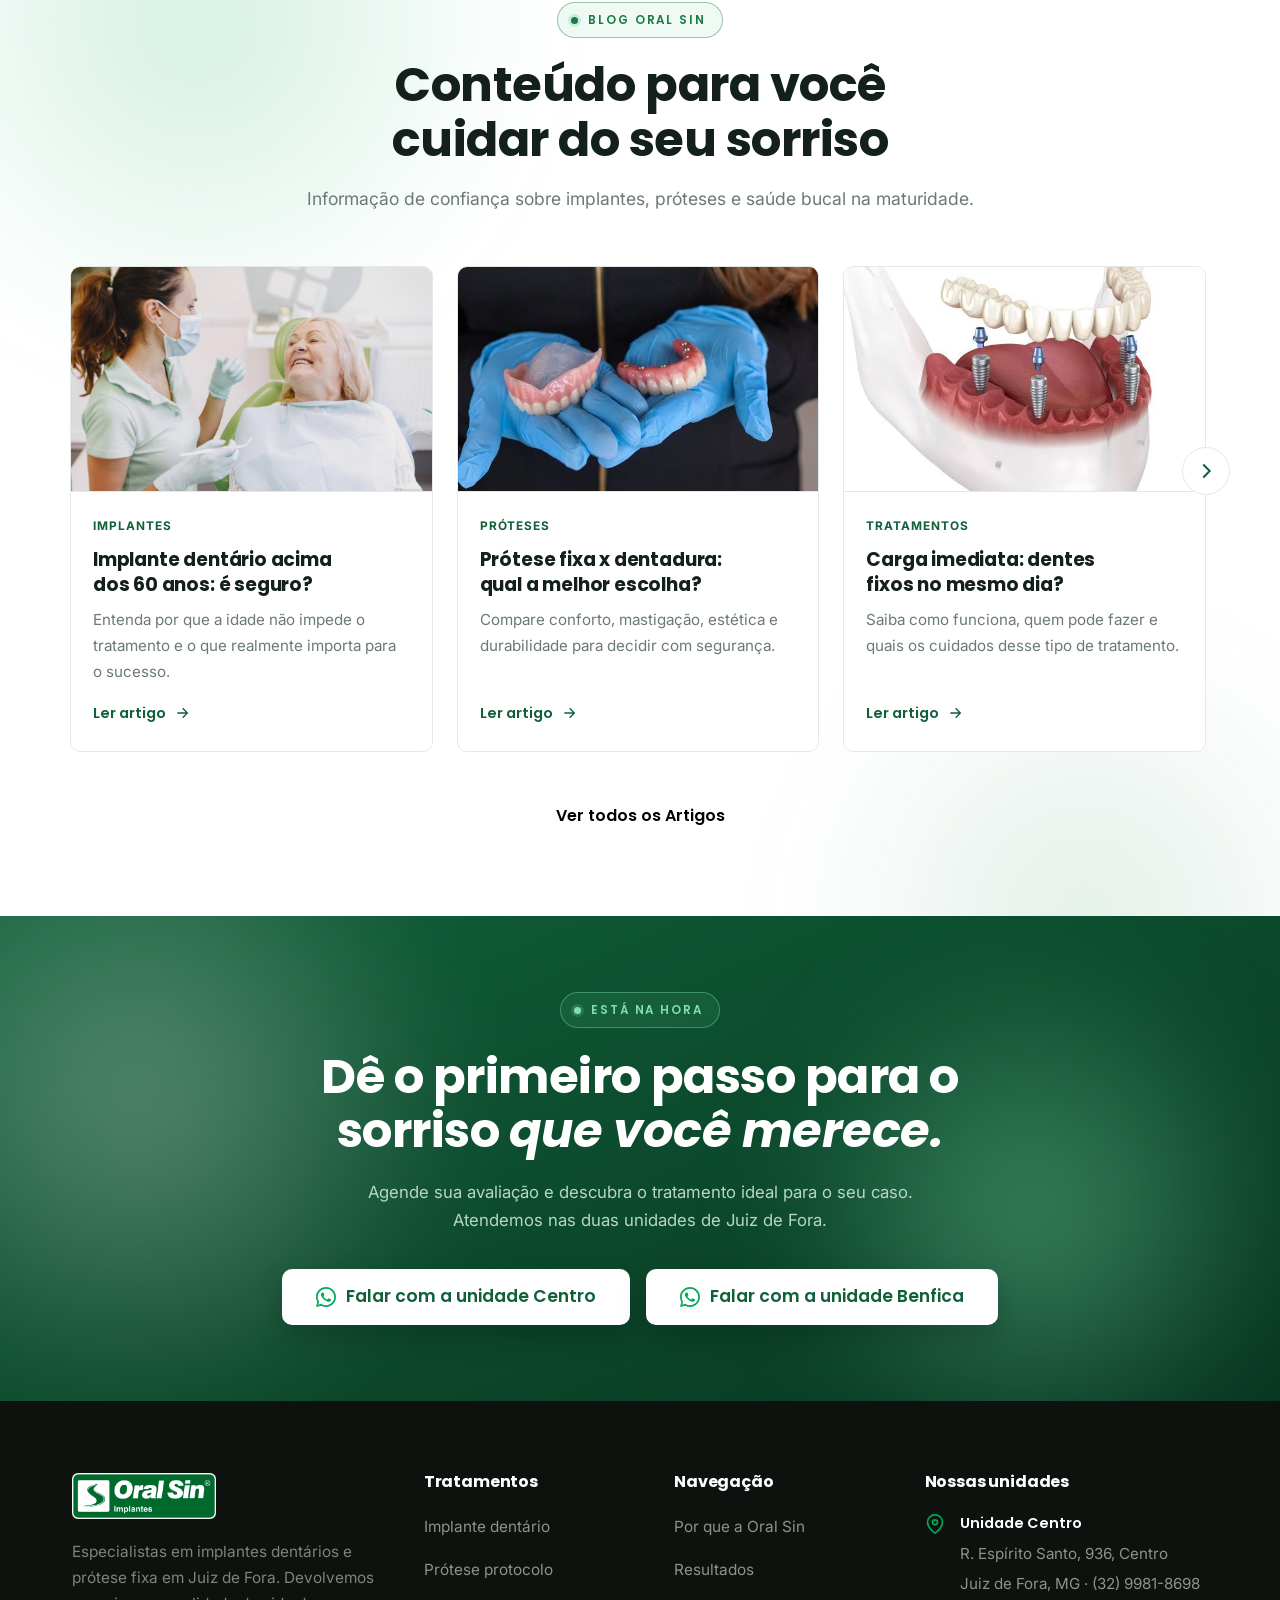
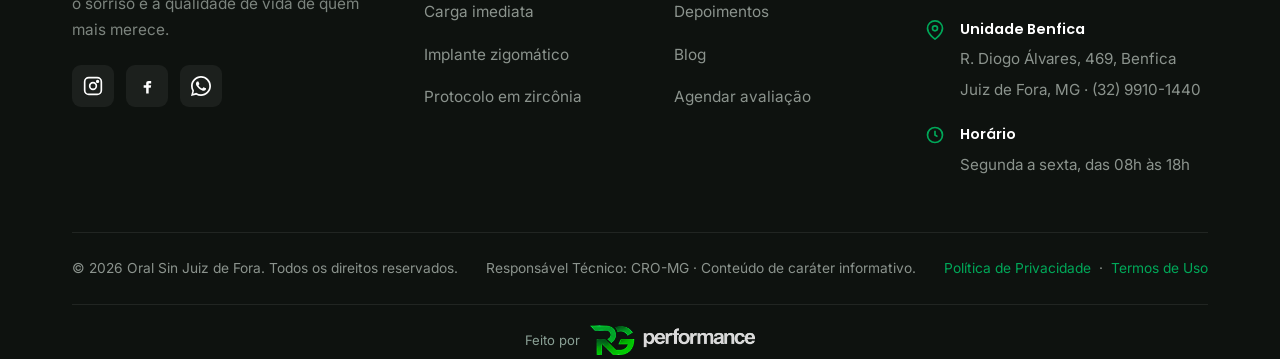
==== commit 4e68d8bd: "WhatsApp com origem legivel (Vim do Google) + cursor visivel sobre o banner Mensagem do WhatsApp: tr" ====
--- a/index.html
+++ b/index.html
@@ -23,7 +23,7 @@
   <link rel="preconnect" href="https://fonts.gstatic.com" crossorigin />
   <link href="https://fonts.googleapis.com/css2?family=Poppins:ital,wght@0,500;0,600;0,700;0,800;1,800&family=Inter:wght@400;500;600&display=swap" rel="stylesheet" />
   <link rel="stylesheet" href="assets/css/styles.css?v=29" />
-  <script src="assets/js/tracking.js?v=1" defer></script>
+  <script src="assets/js/tracking.js?v=3" defer></script>
 
   <script type="application/ld+json">
   {
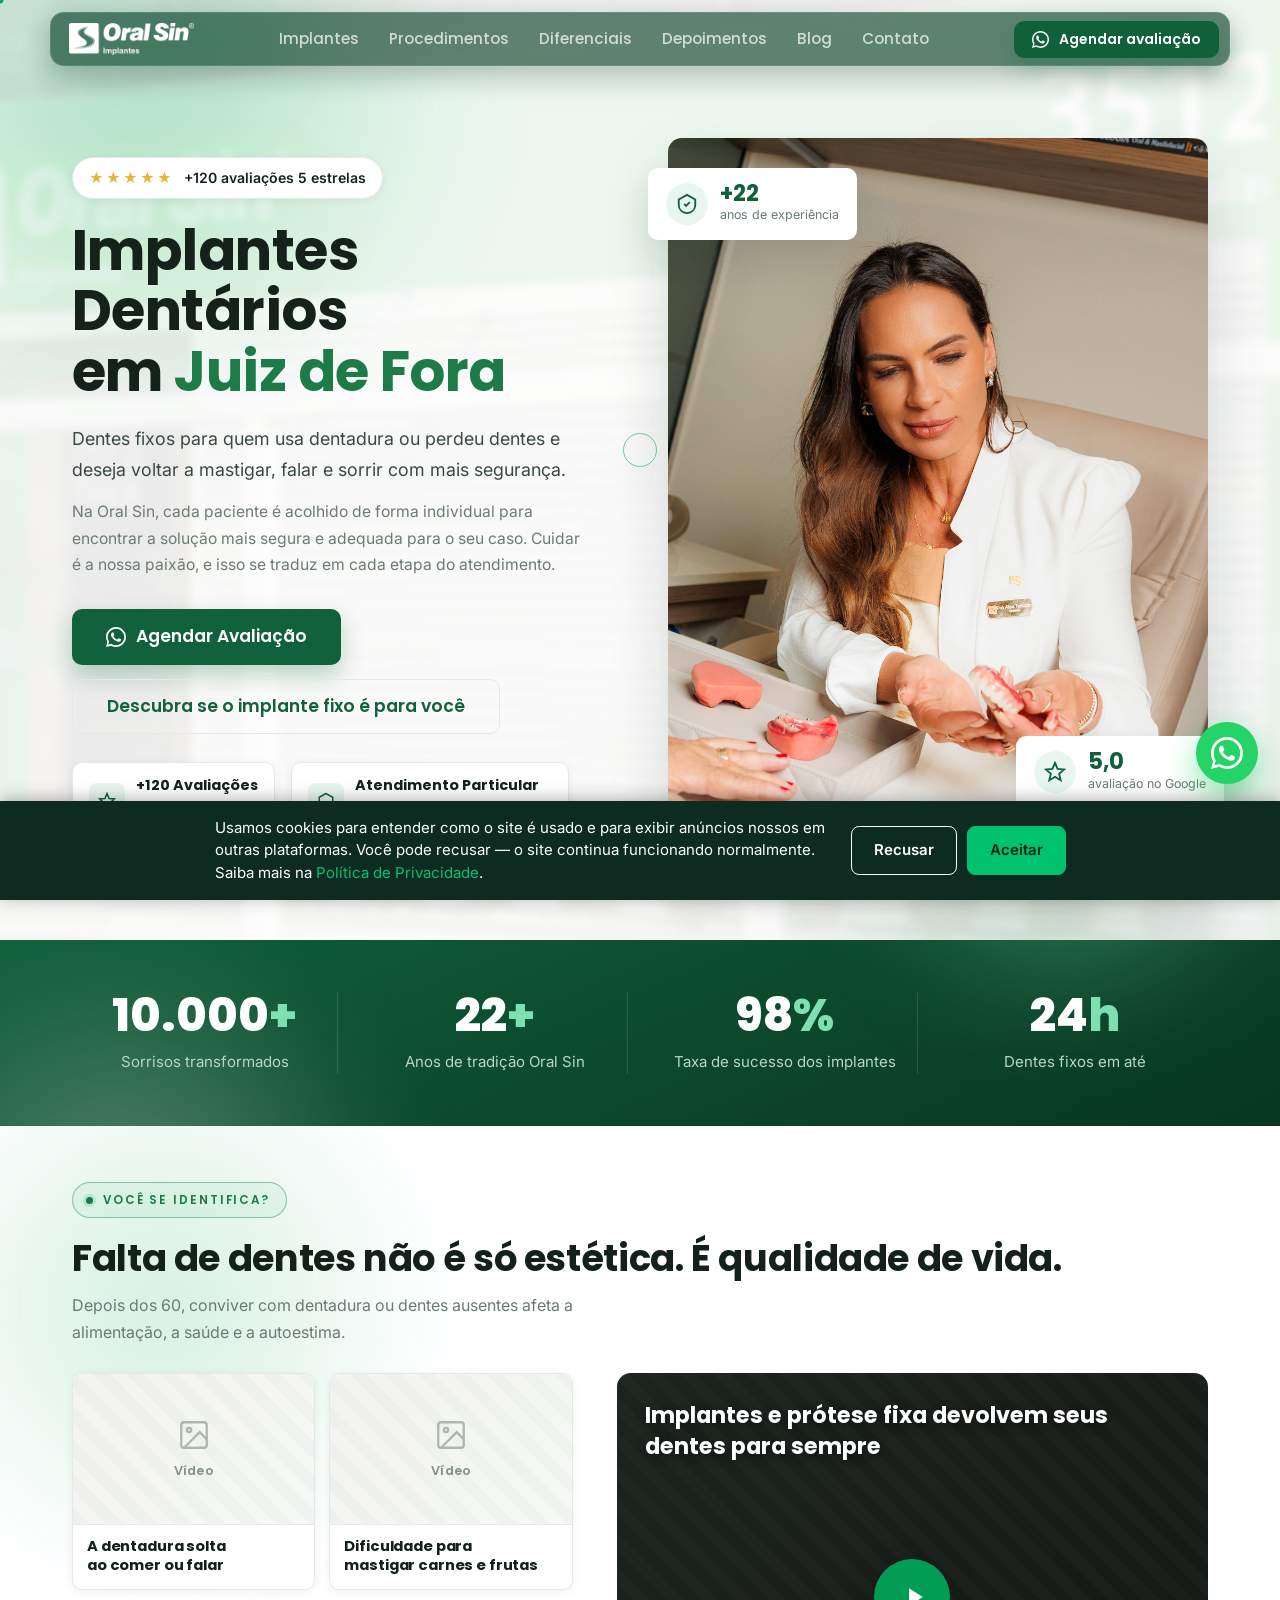
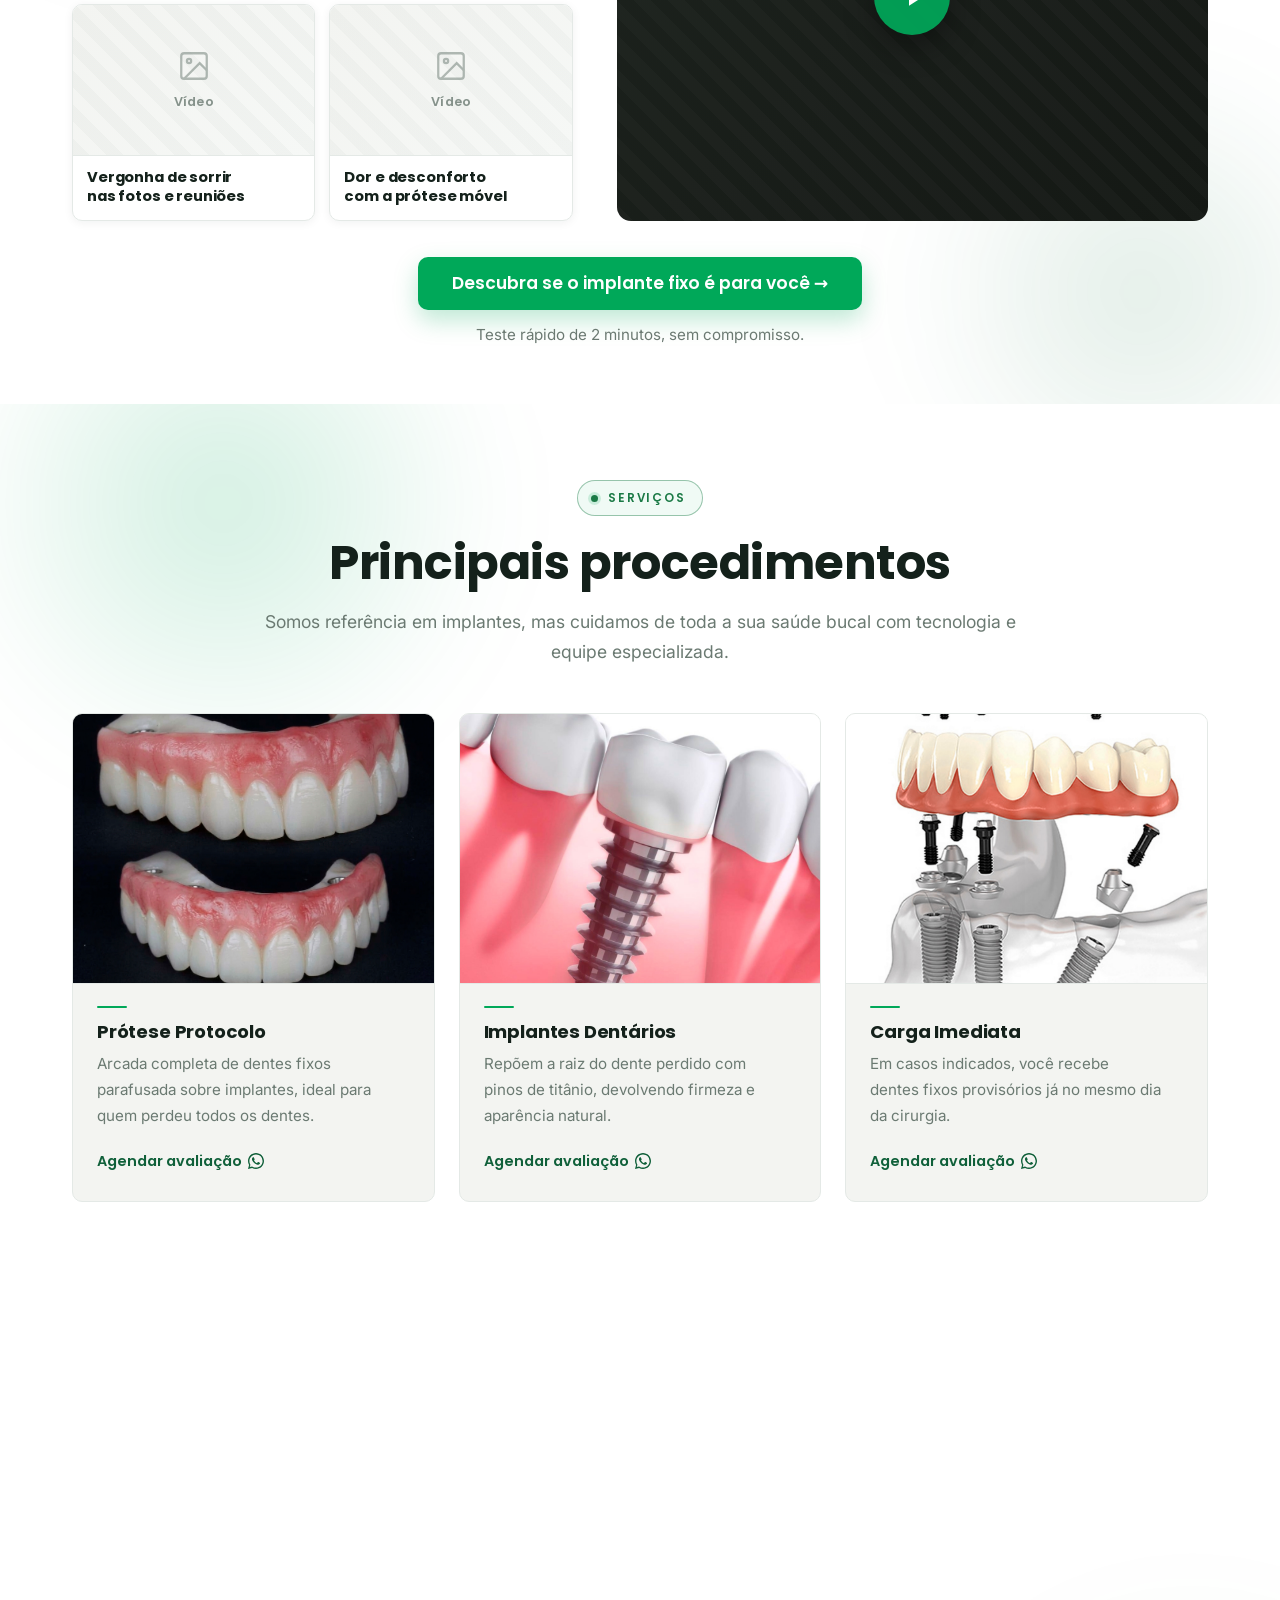
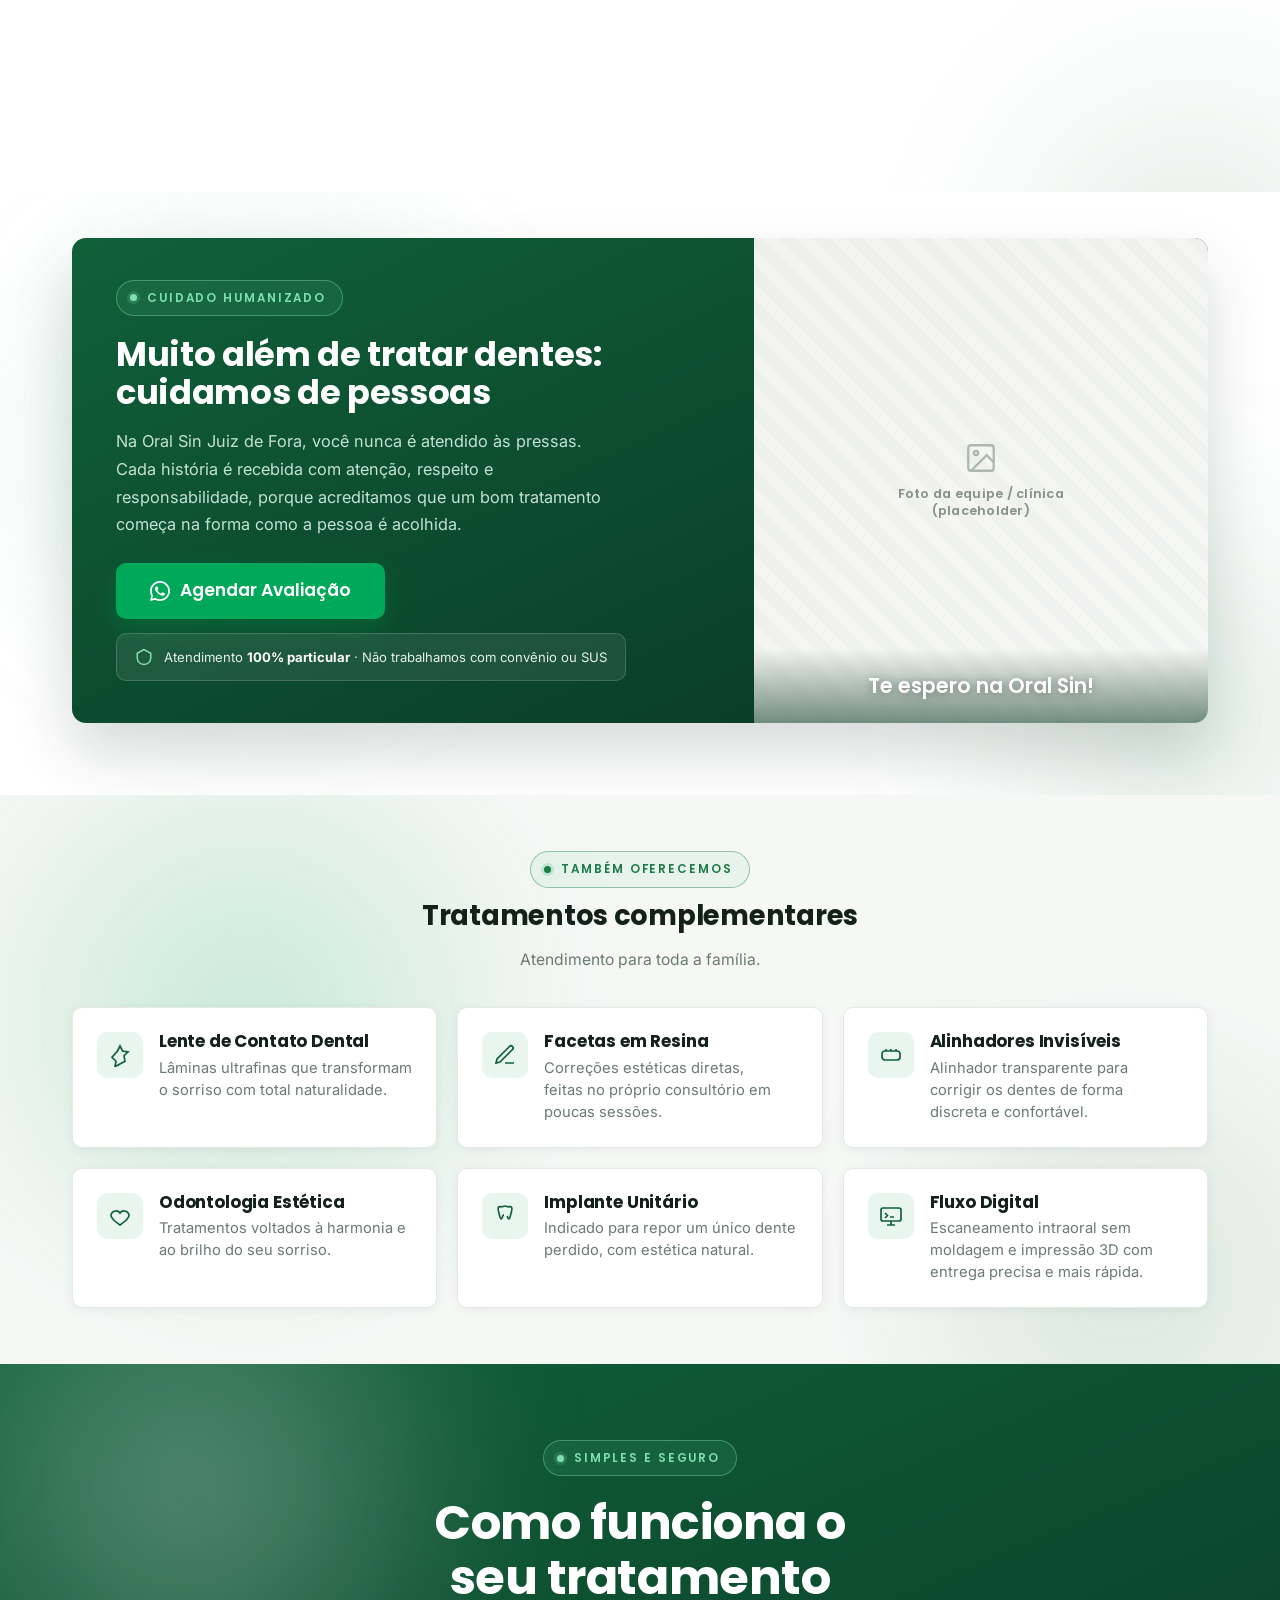
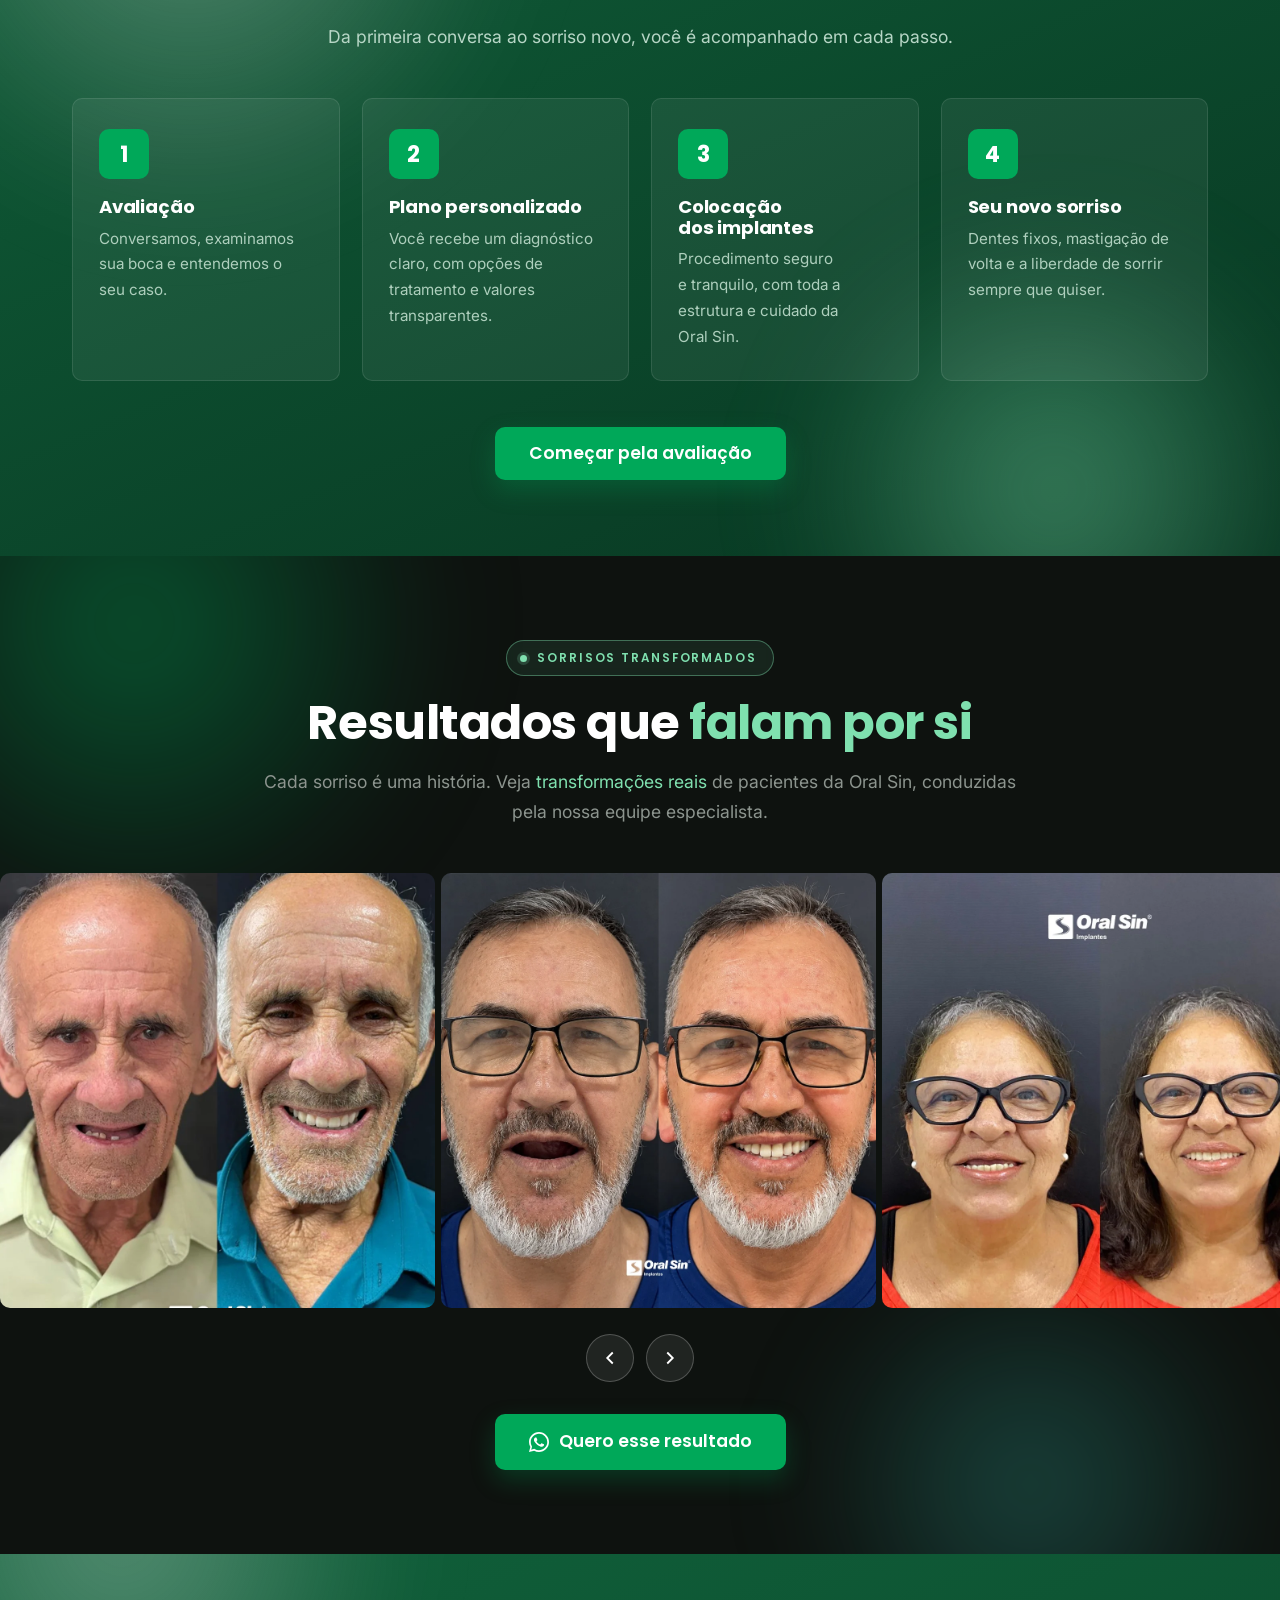
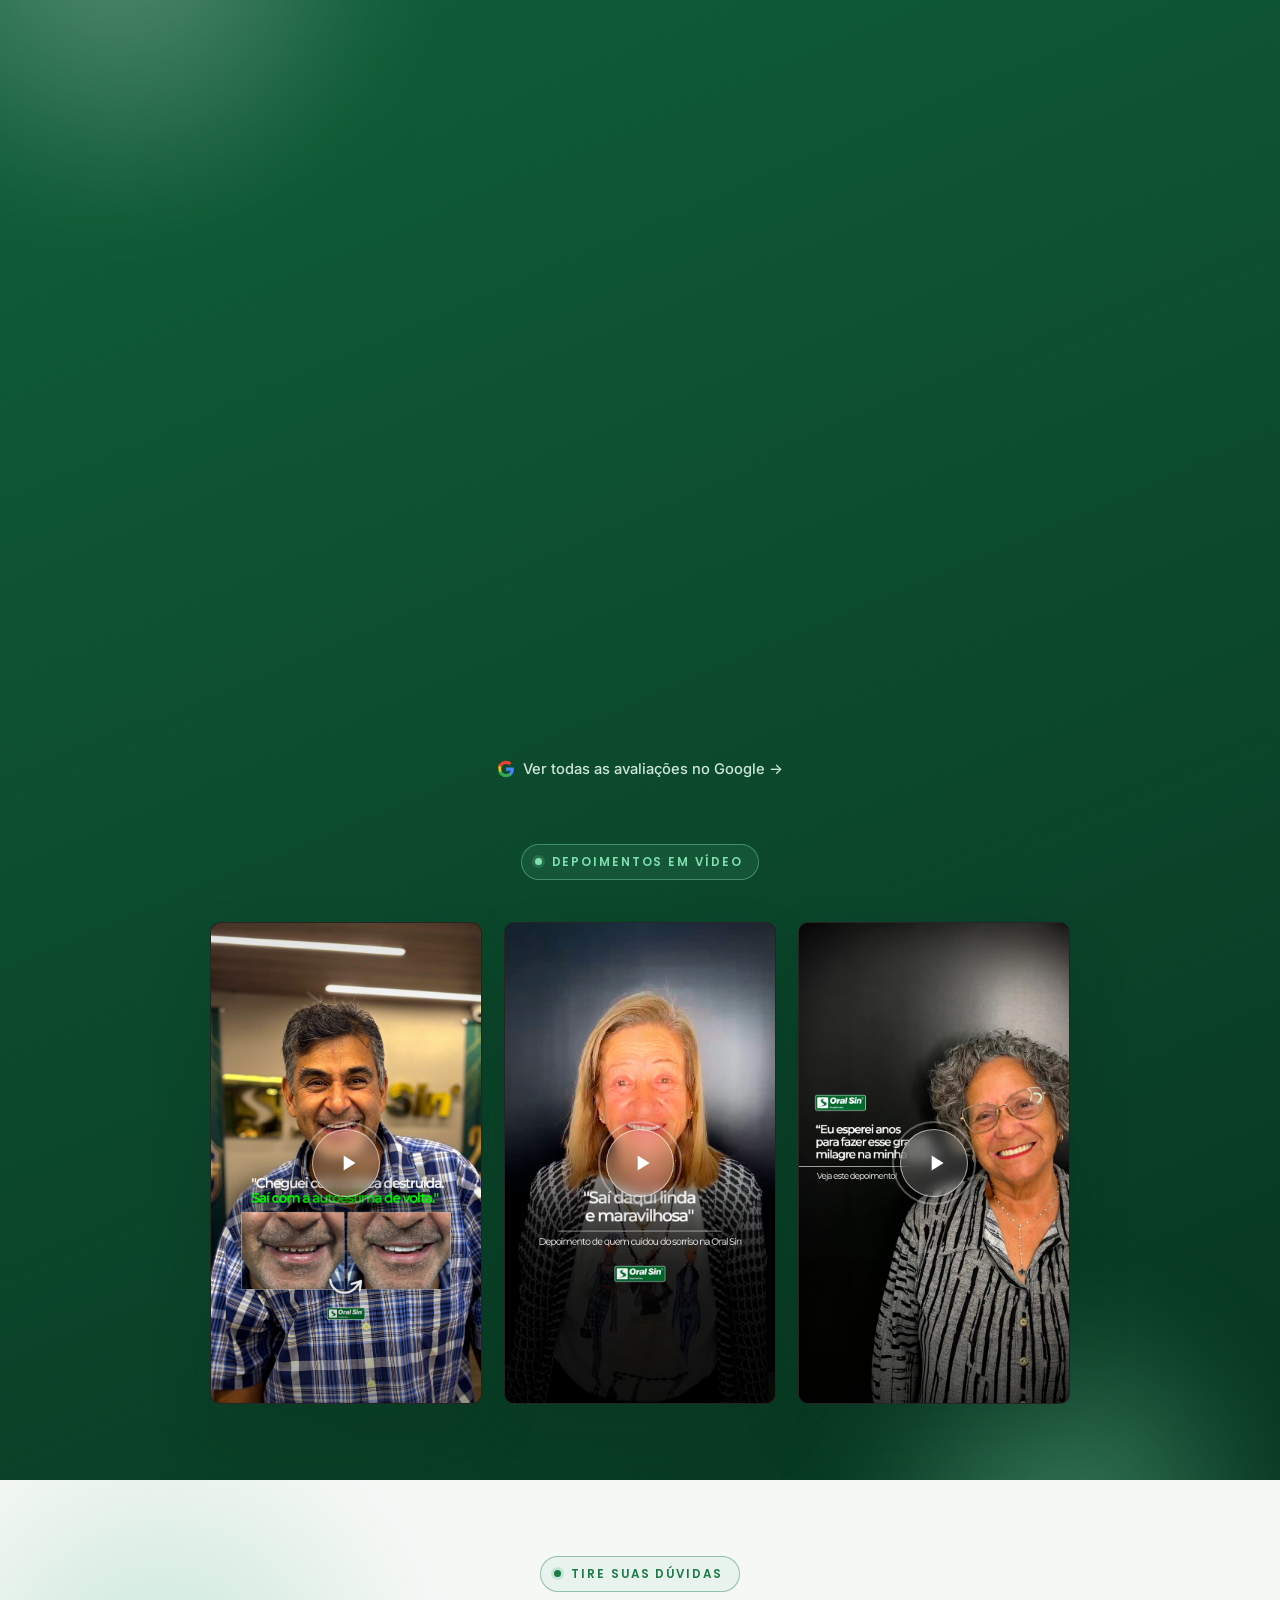
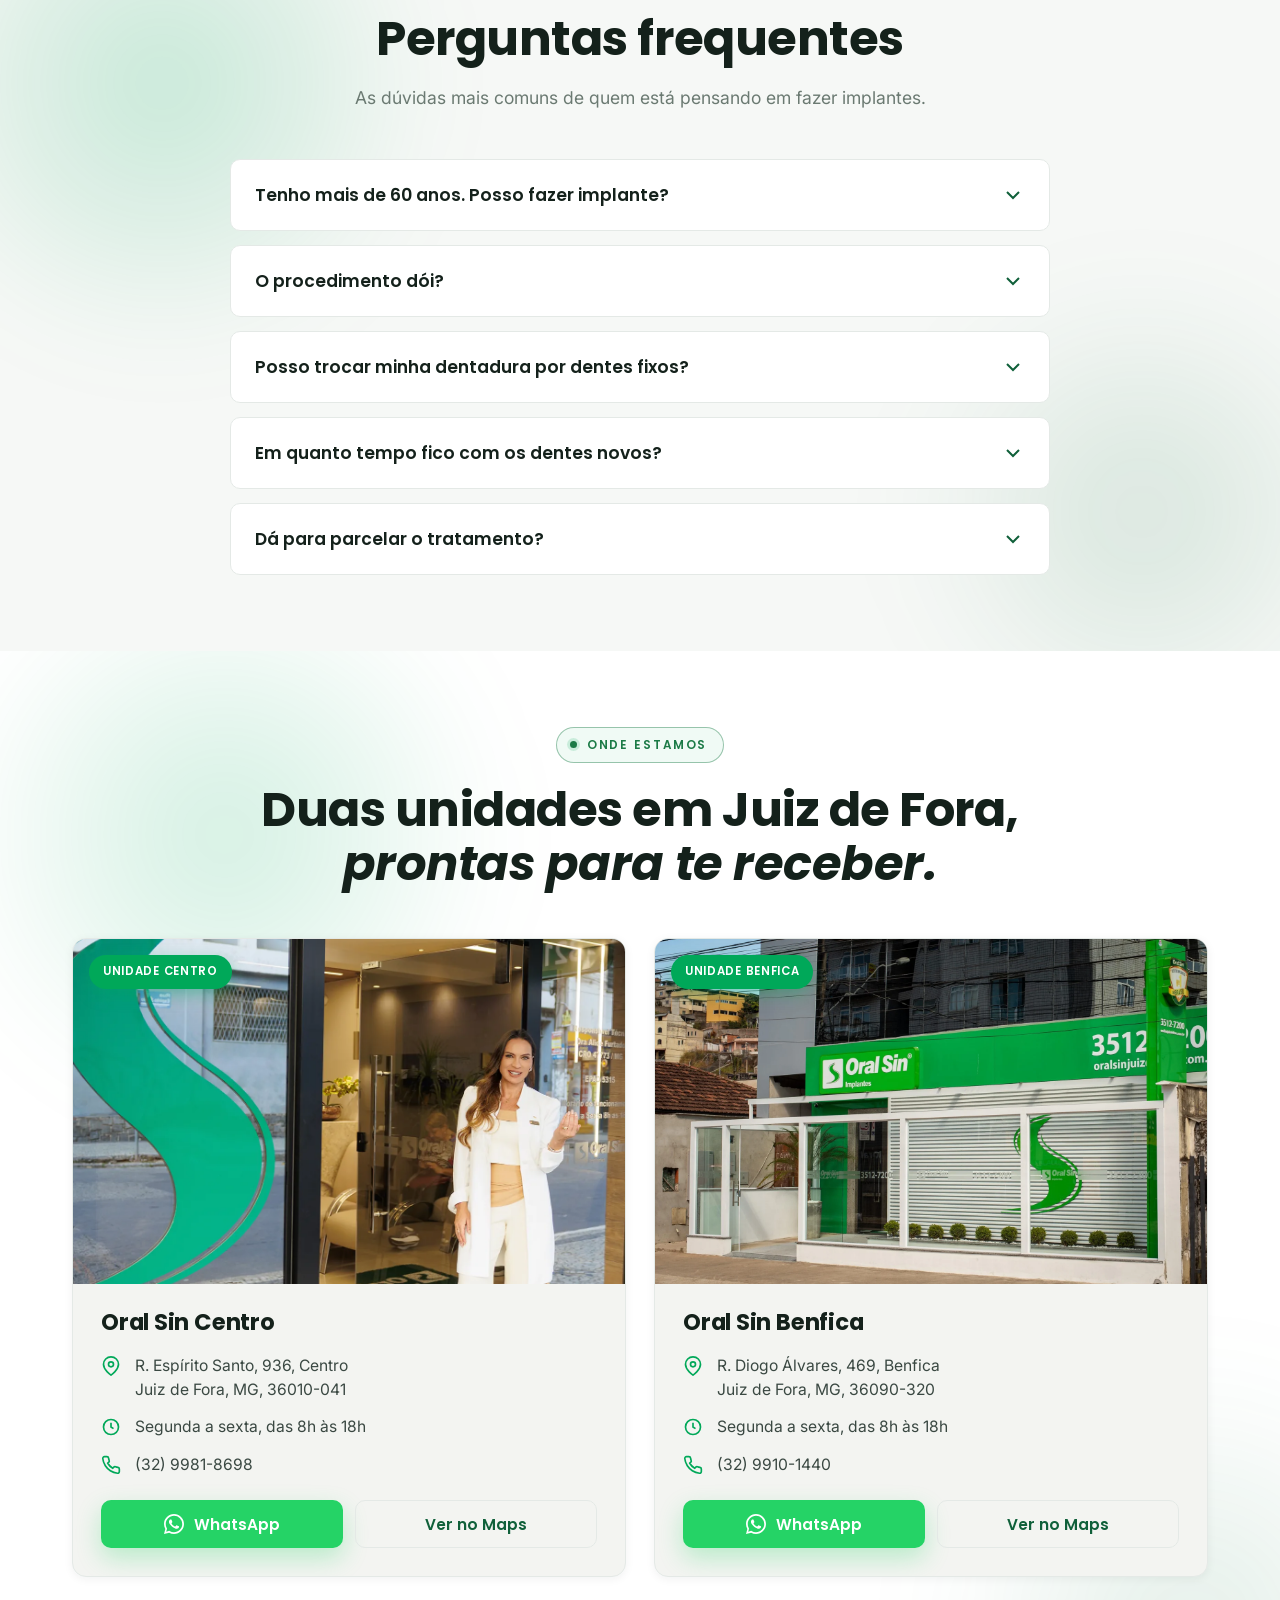
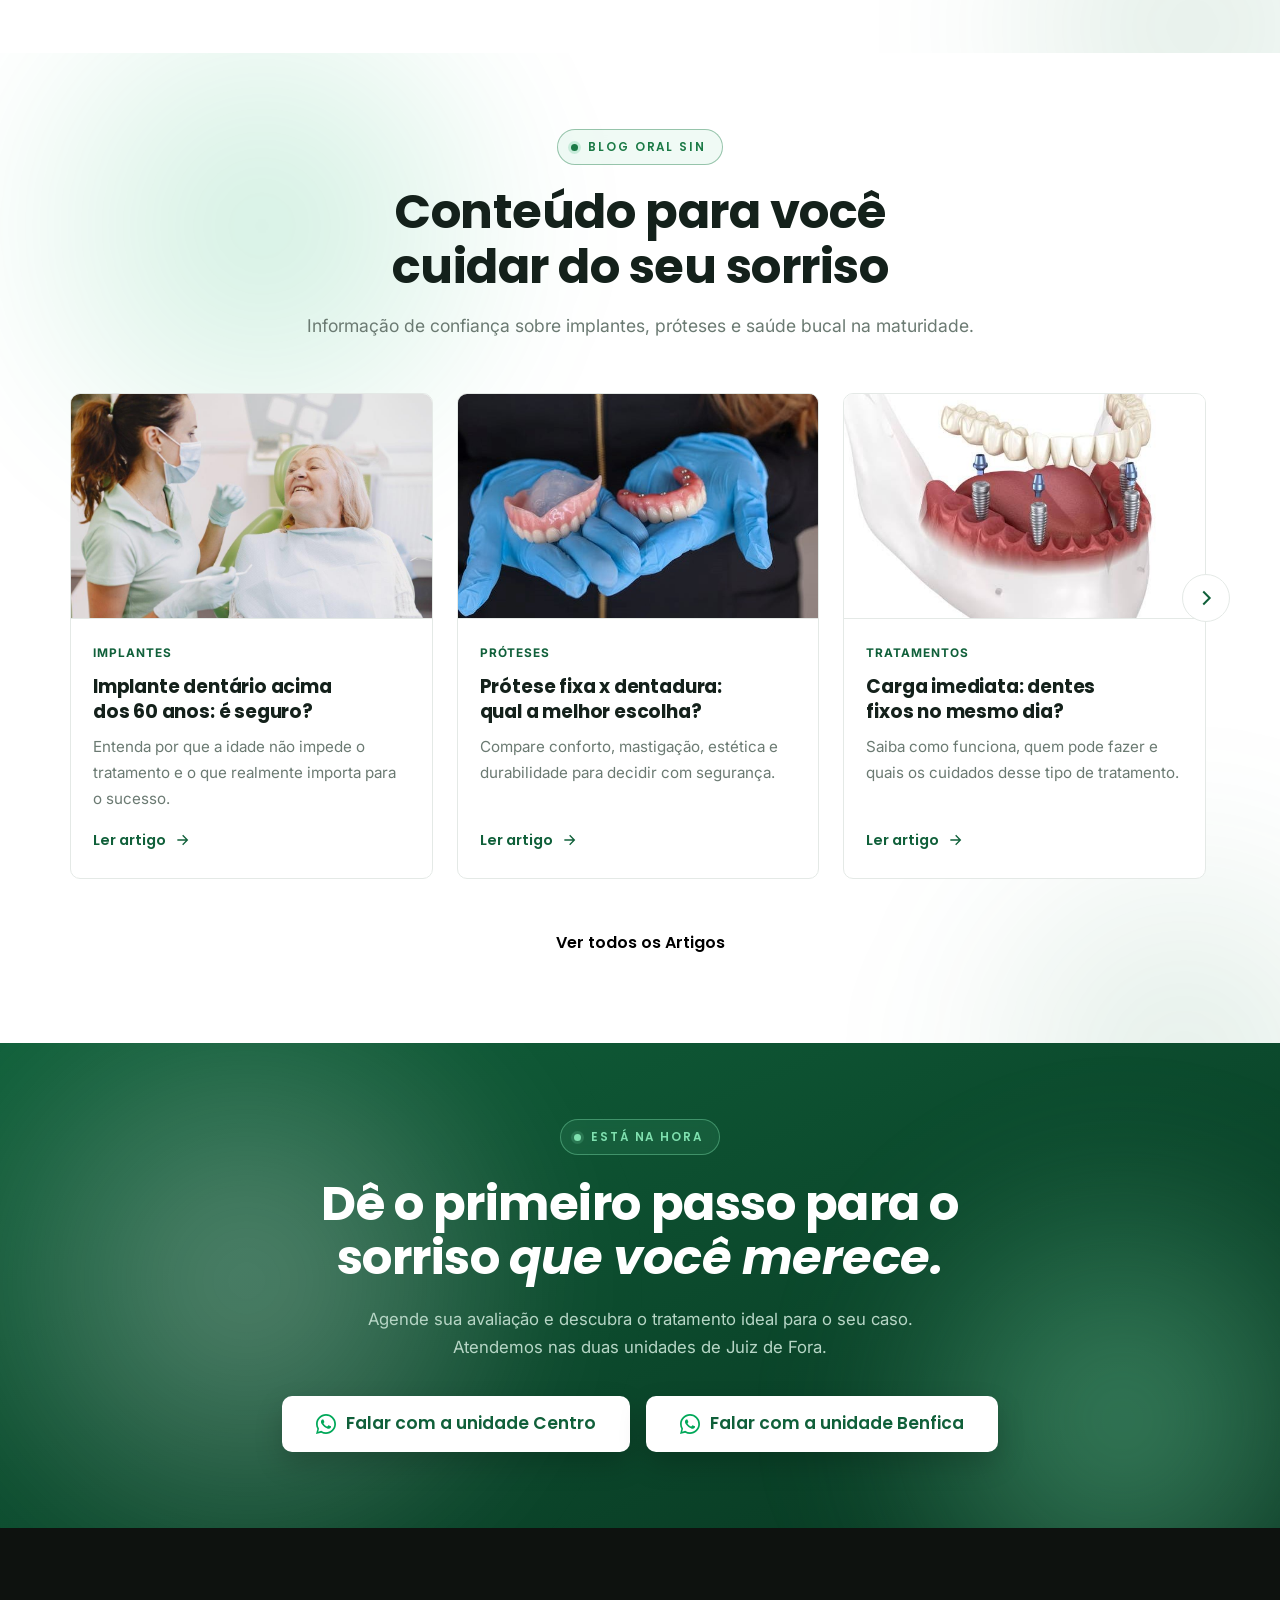
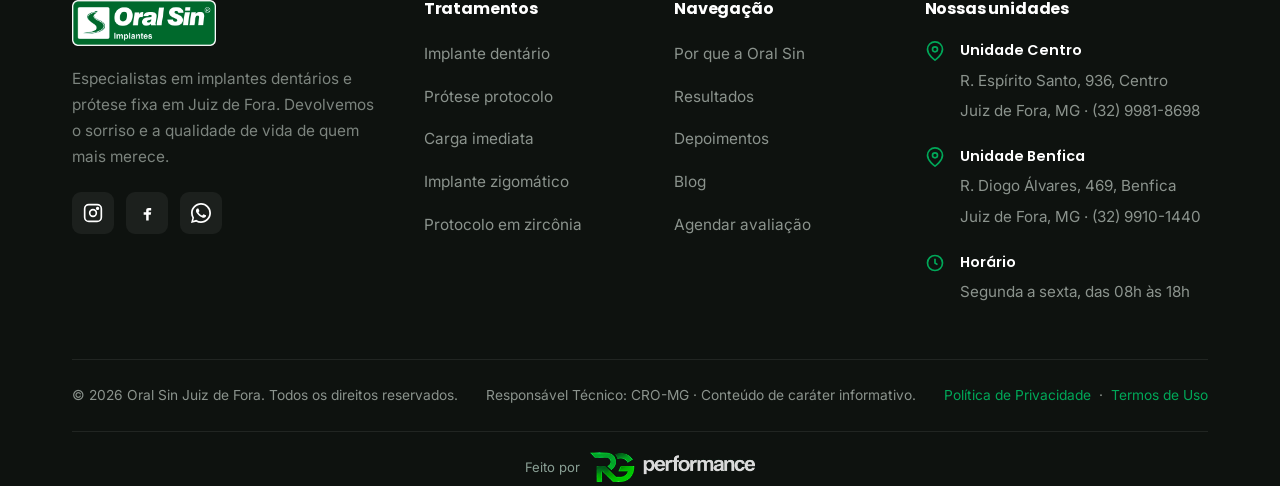
==== commit 8400ed0c: "Quiz de autoqualificacao /quiz: 6 perguntas, roteamento por unidade e WhatsApp pre-preenchido - Pagi" ====
--- a/index.html
+++ b/index.html
@@ -115,7 +115,7 @@
             <svg viewBox="0 0 32 32" fill="currentColor"><path d="M16.003 0C7.164 0 .002 7.16.002 16c0 2.82.74 5.583 2.15 8.02L0 32l8.204-2.15A15.9 15.9 0 0 0 16.003 32C24.84 32 32 24.84 32 16S24.84 0 16.003 0zm0 29.2c-2.5 0-4.95-.67-7.088-1.94l-.508-.3-4.87 1.277 1.3-4.75-.33-.52A13.16 13.16 0 0 1 2.8 16c0-7.28 5.92-13.2 13.203-13.2 3.53 0 6.845 1.375 9.34 3.872a13.13 13.13 0 0 1 3.865 9.33c0 7.28-5.92 13.198-13.205 13.198zm7.24-9.885c-.397-.198-2.348-1.158-2.712-1.29-.363-.132-.628-.198-.892.2-.264.396-1.024 1.29-1.256 1.554-.23.264-.463.297-.86.1-.397-.2-1.676-.618-3.193-1.97-1.18-1.052-1.977-2.35-2.21-2.747-.23-.396-.024-.61.174-.807.178-.177.397-.462.595-.694.198-.23.264-.396.397-.66.132-.264.066-.495-.033-.694-.1-.198-.892-2.15-1.223-2.943-.322-.773-.65-.668-.892-.68l-.76-.014c-.264 0-.694.1-1.058.495-.363.396-1.388 1.356-1.388 3.31 0 1.953 1.42 3.84 1.618 4.104.198.264 2.796 4.27 6.775 5.986.947.41 1.686.653 2.262.836.95.302 1.815.26 2.498.157.762-.114 2.348-.96 2.68-1.884.33-.925.33-1.72.23-1.884-.098-.164-.362-.263-.76-.462z"/></svg>
             Agendar Avaliação
           </a>
-          <a href="#procedimentos" class="btn btn--outline btn--lg">Conheça os Tratamentos</a>
+          <a href="quiz" class="btn btn--outline btn--lg">Descubra se o implante fixo é para você</a>
         </div>
 
         <div class="hero__info">
@@ -210,6 +210,11 @@
           <span class="play"><svg viewBox="0 0 24 24" fill="currentColor"><path d="M8 5v14l11-7z"/></svg></span>
           <span class="cap">Implantes e prótese fixa devolvem seus dentes para sempre</span>
         </div>
+      </div>
+
+      <div class="reveal" data-delay="3" style="grid-column:1/-1;text-align:center;margin-top:10px;">
+        <a href="quiz" class="btn btn--green btn--lg">Descubra se o implante fixo é para você →</a>
+        <p style="color:var(--muted);font-size:.95rem;margin-top:12px;">Teste rápido de 2 minutos, sem compromisso.</p>
       </div>
     </div>
   </section>
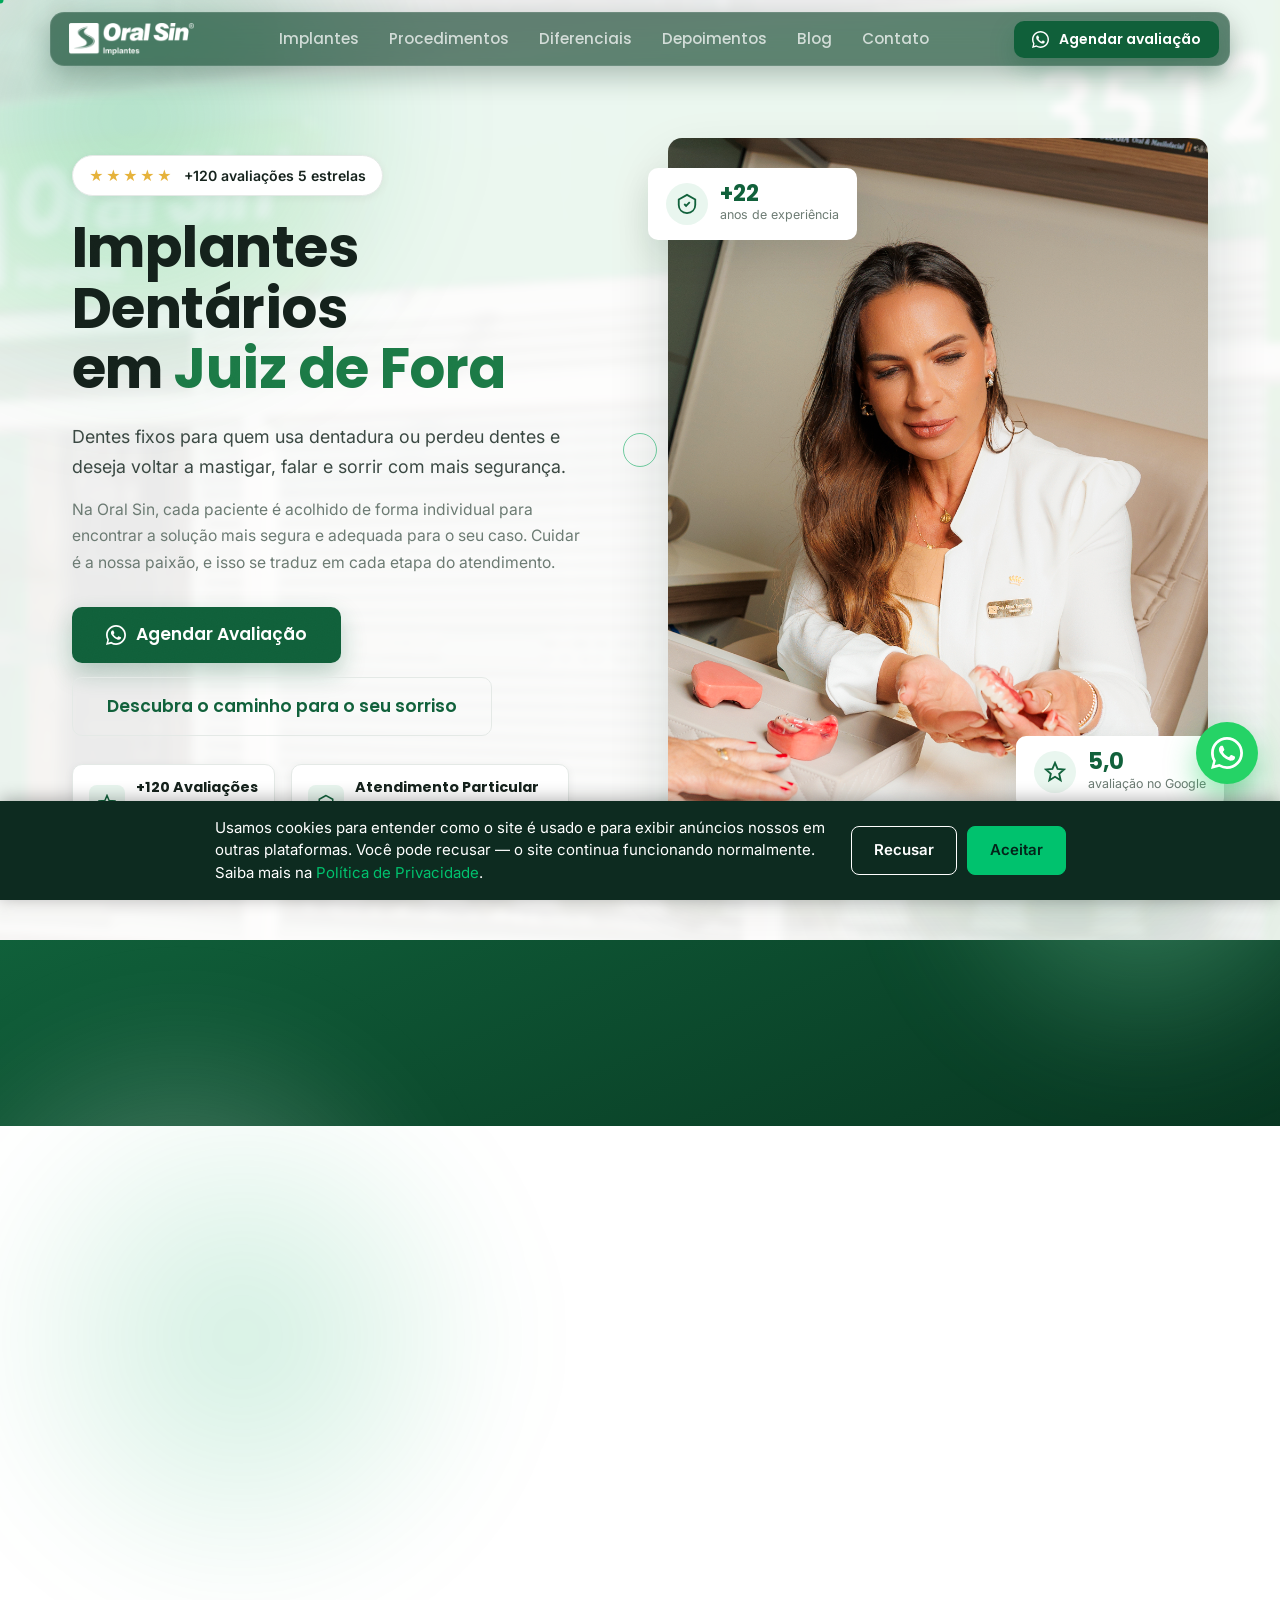
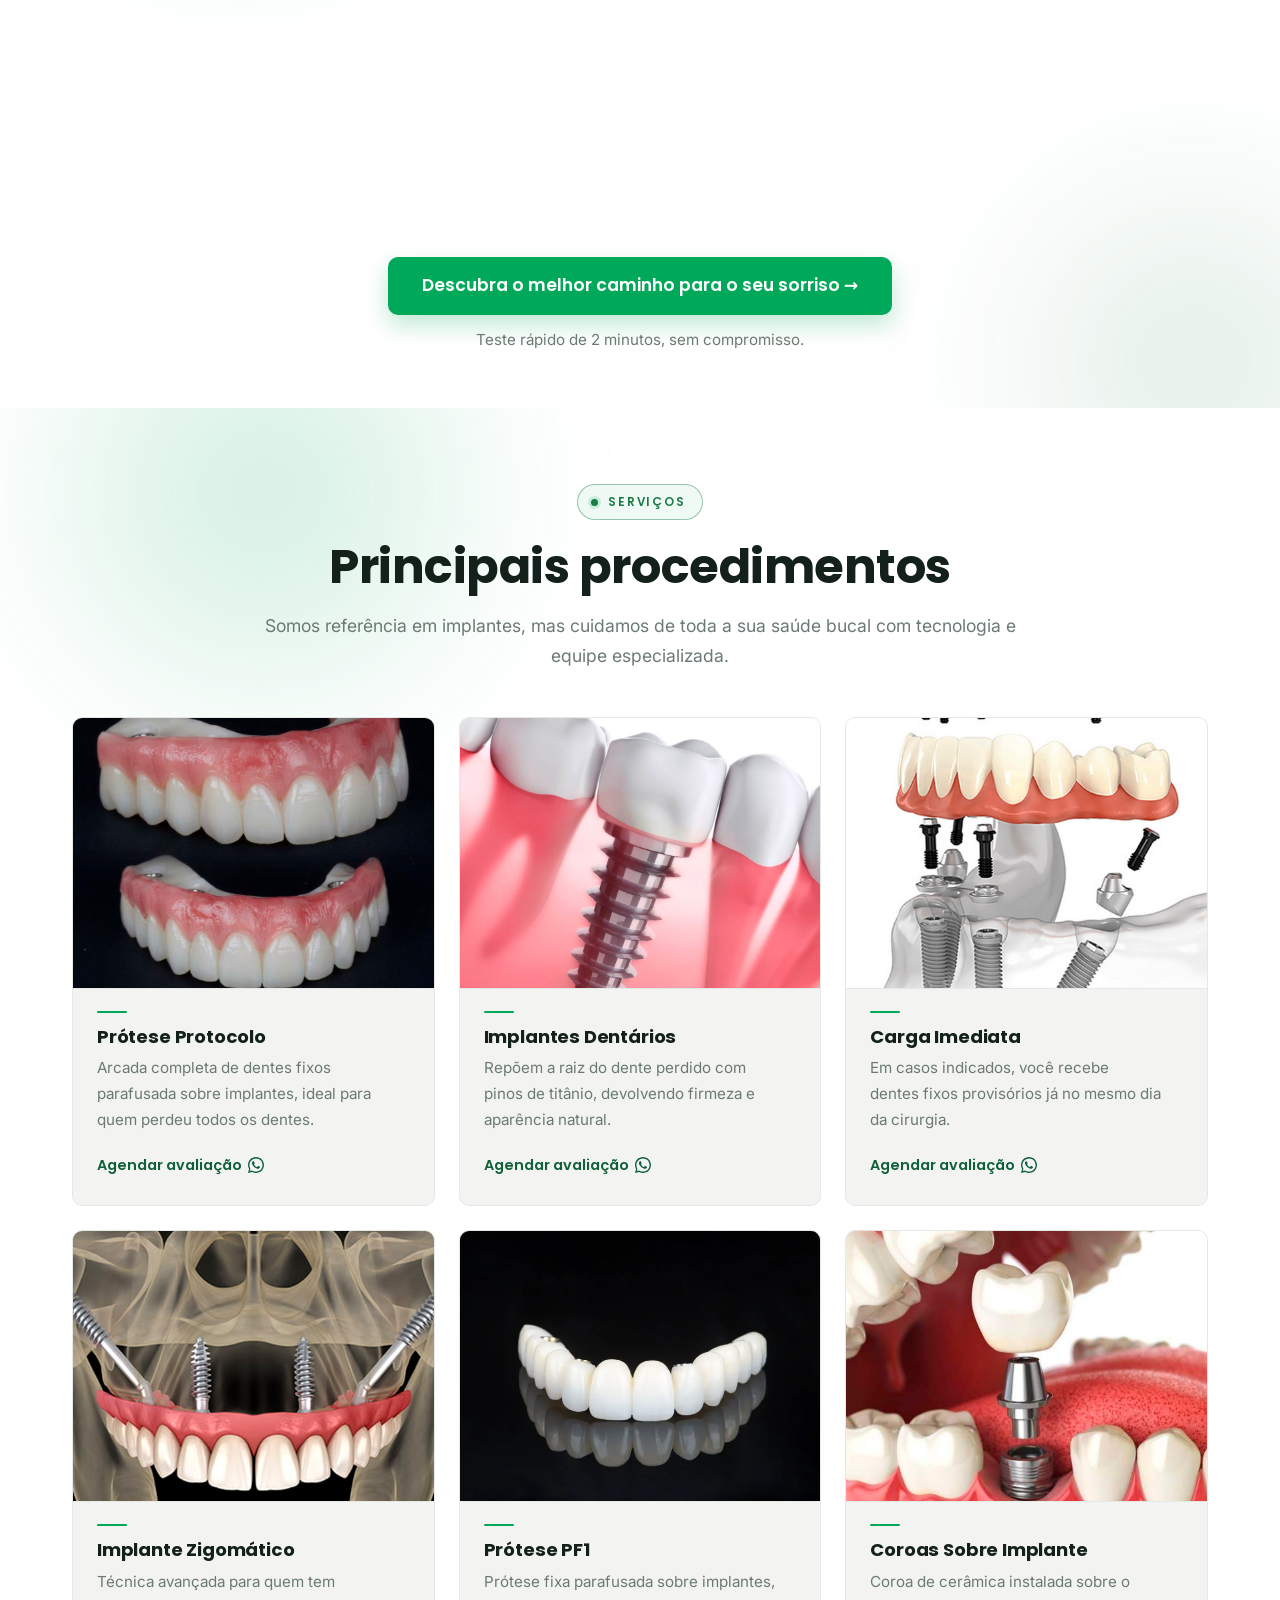
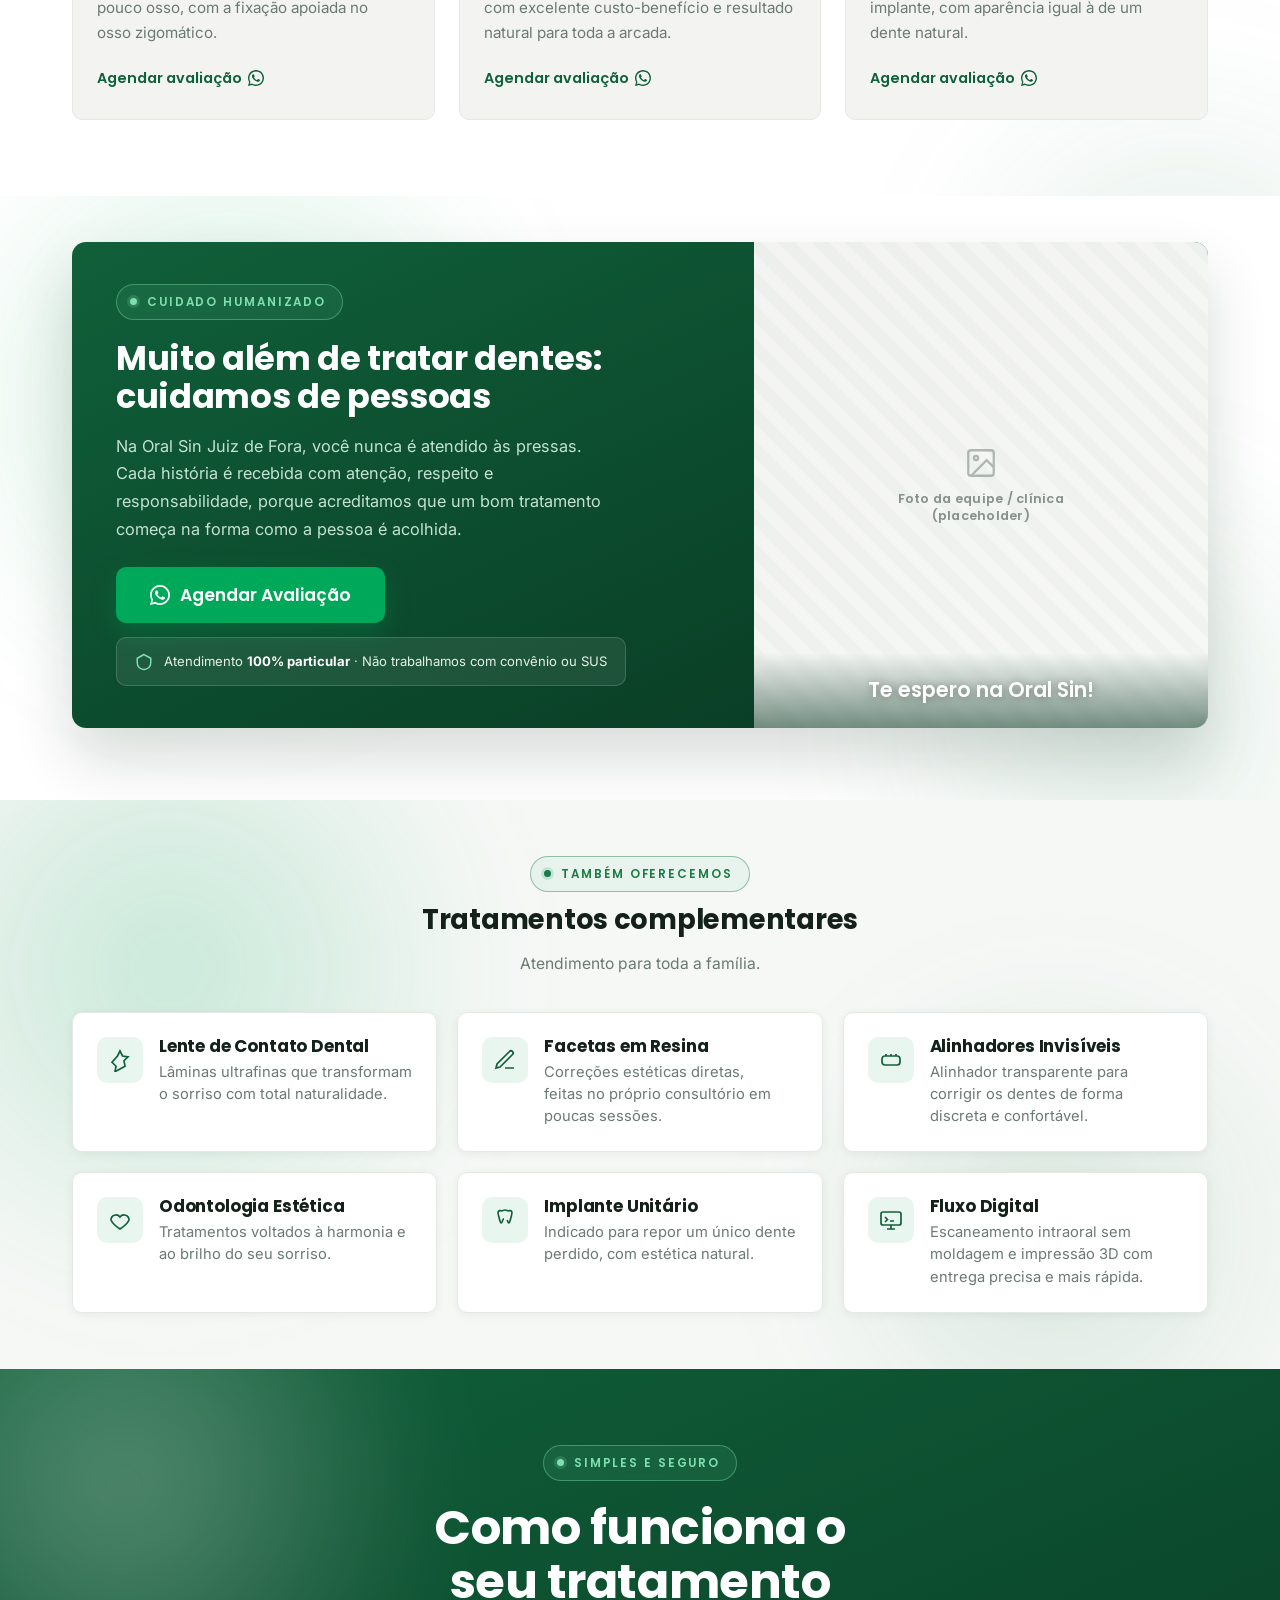
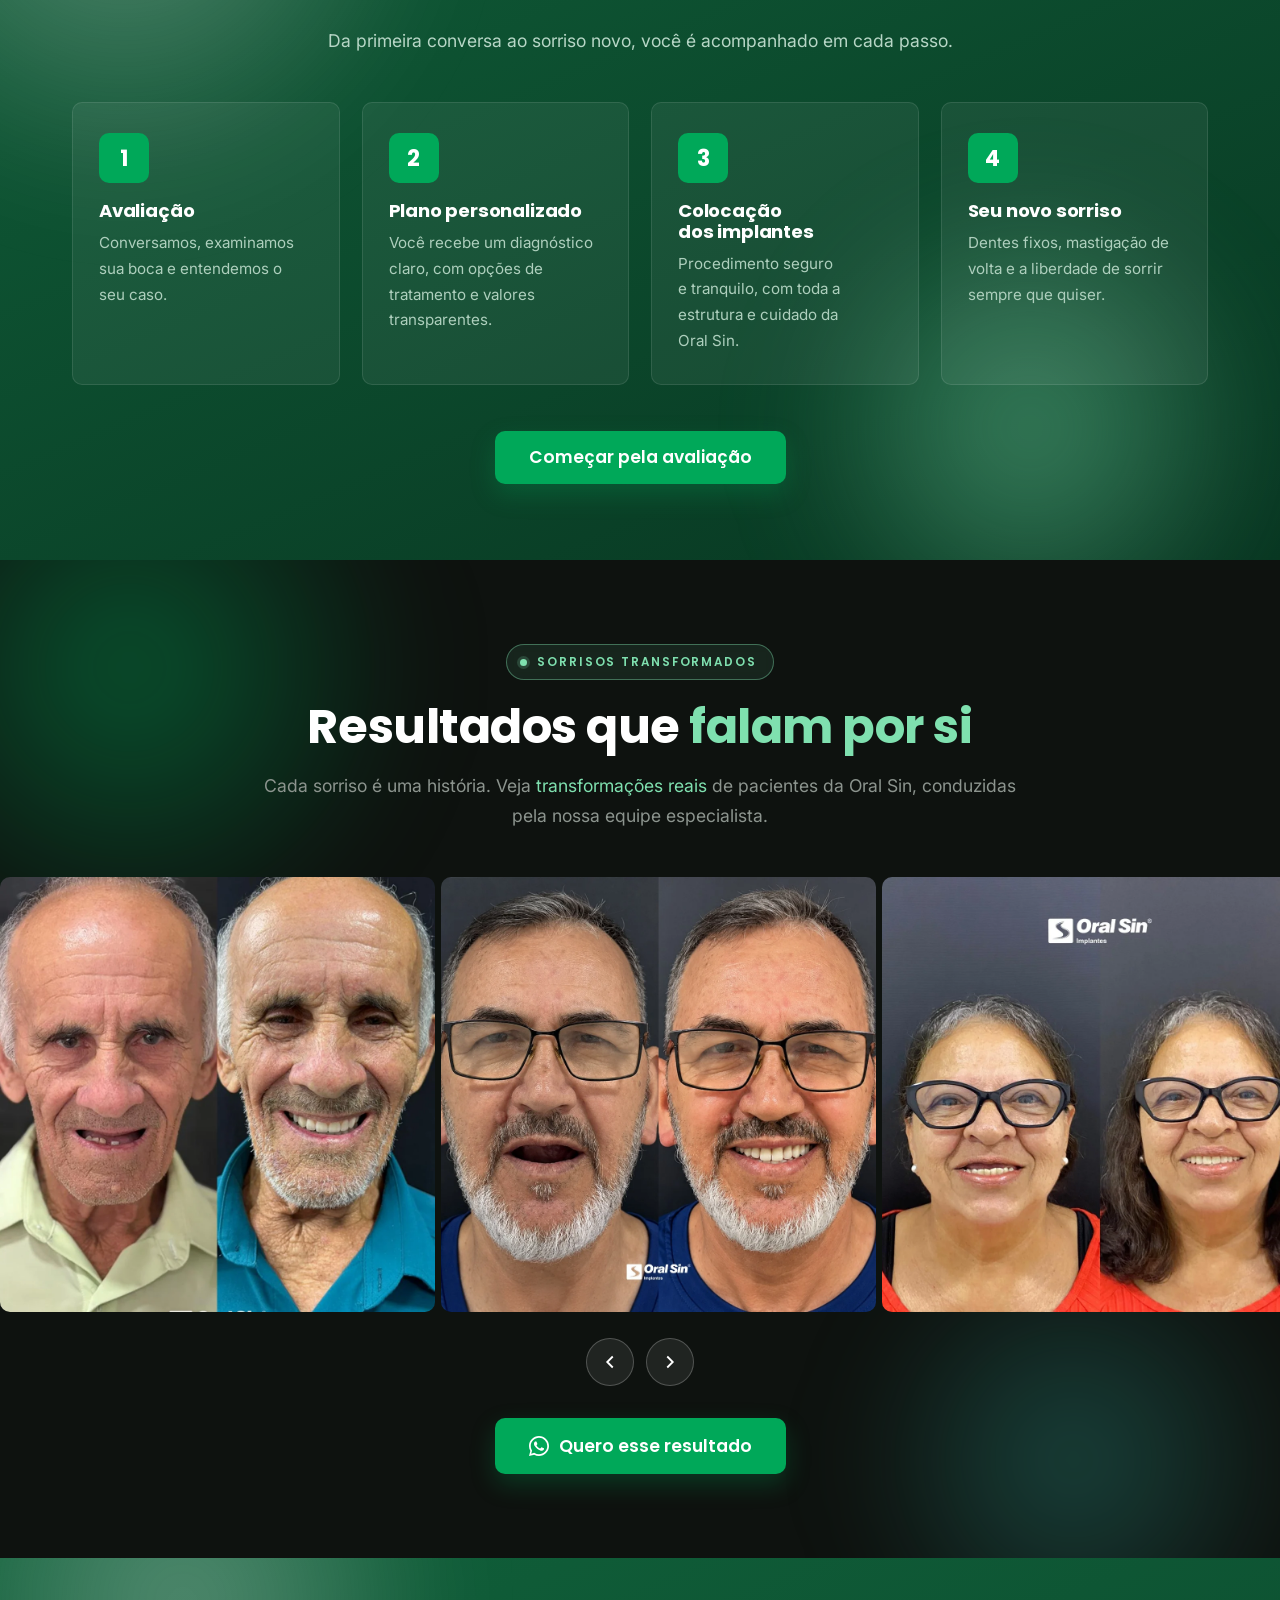
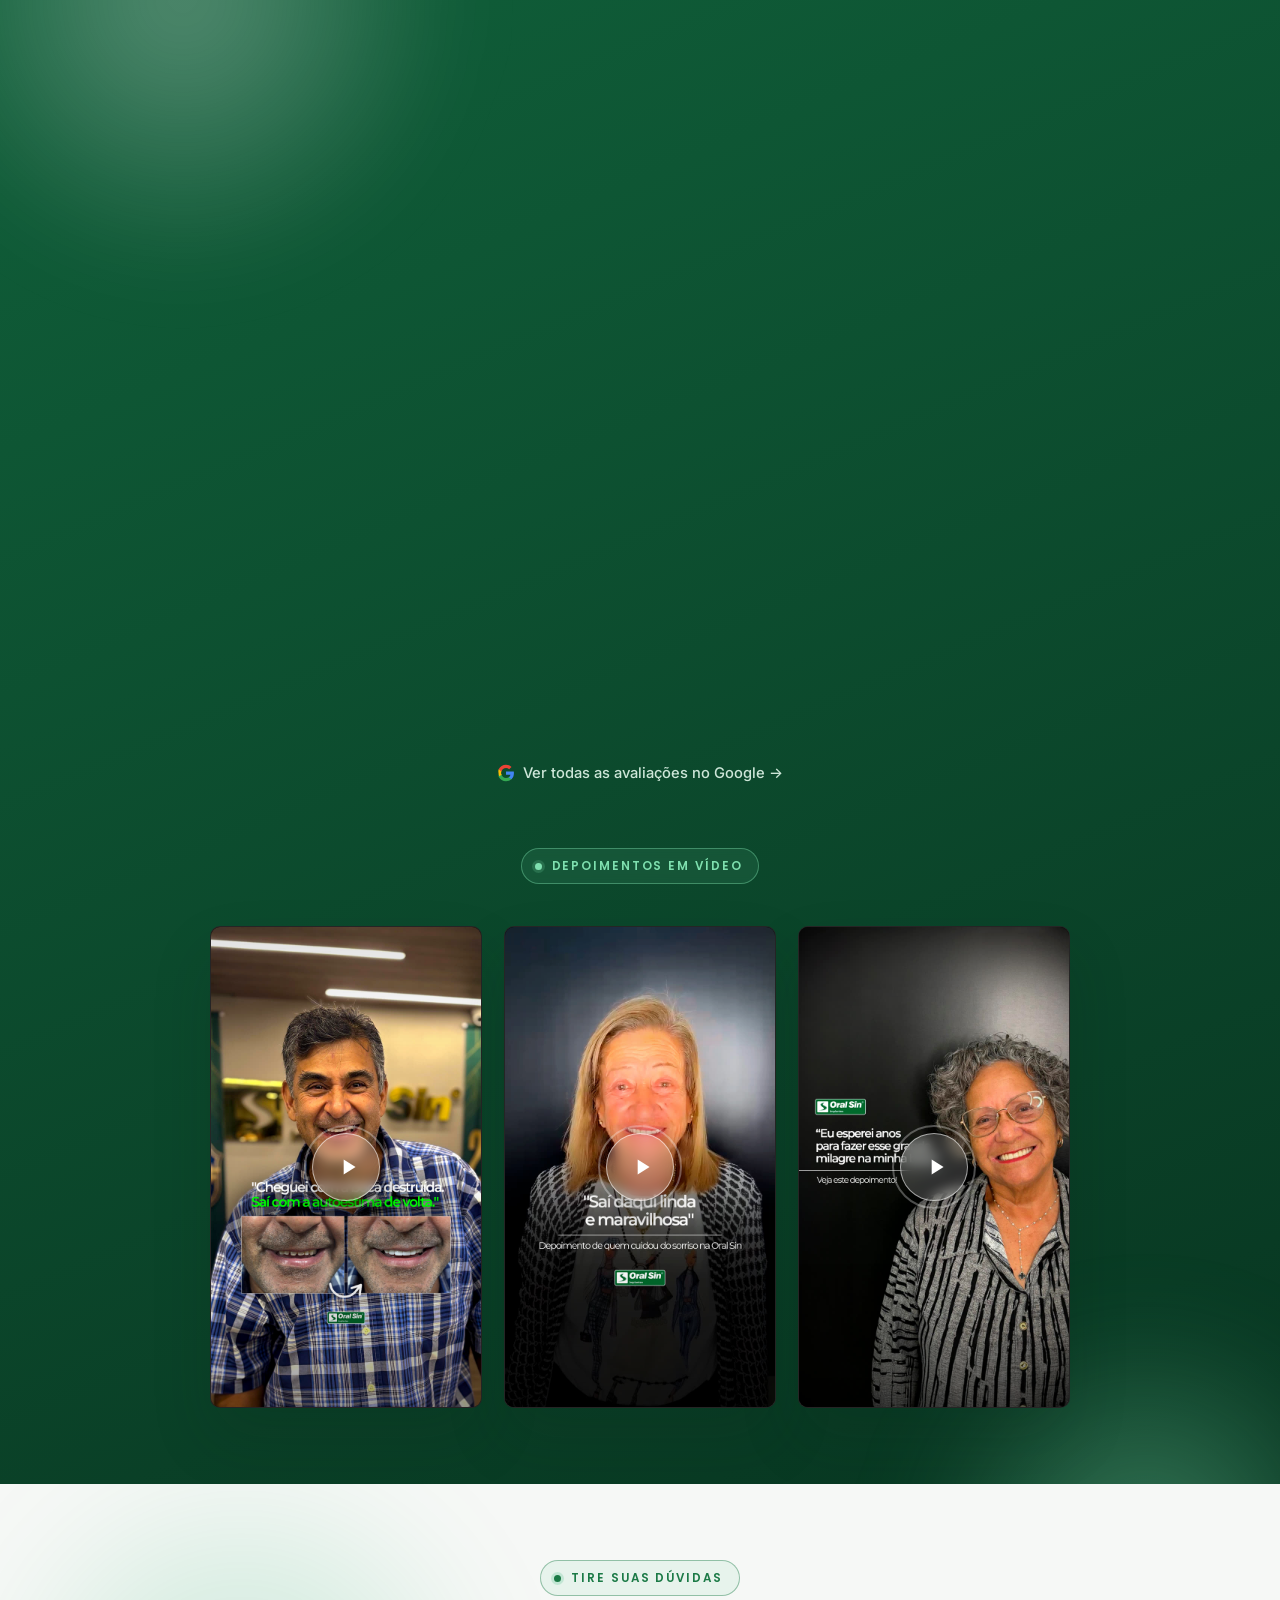
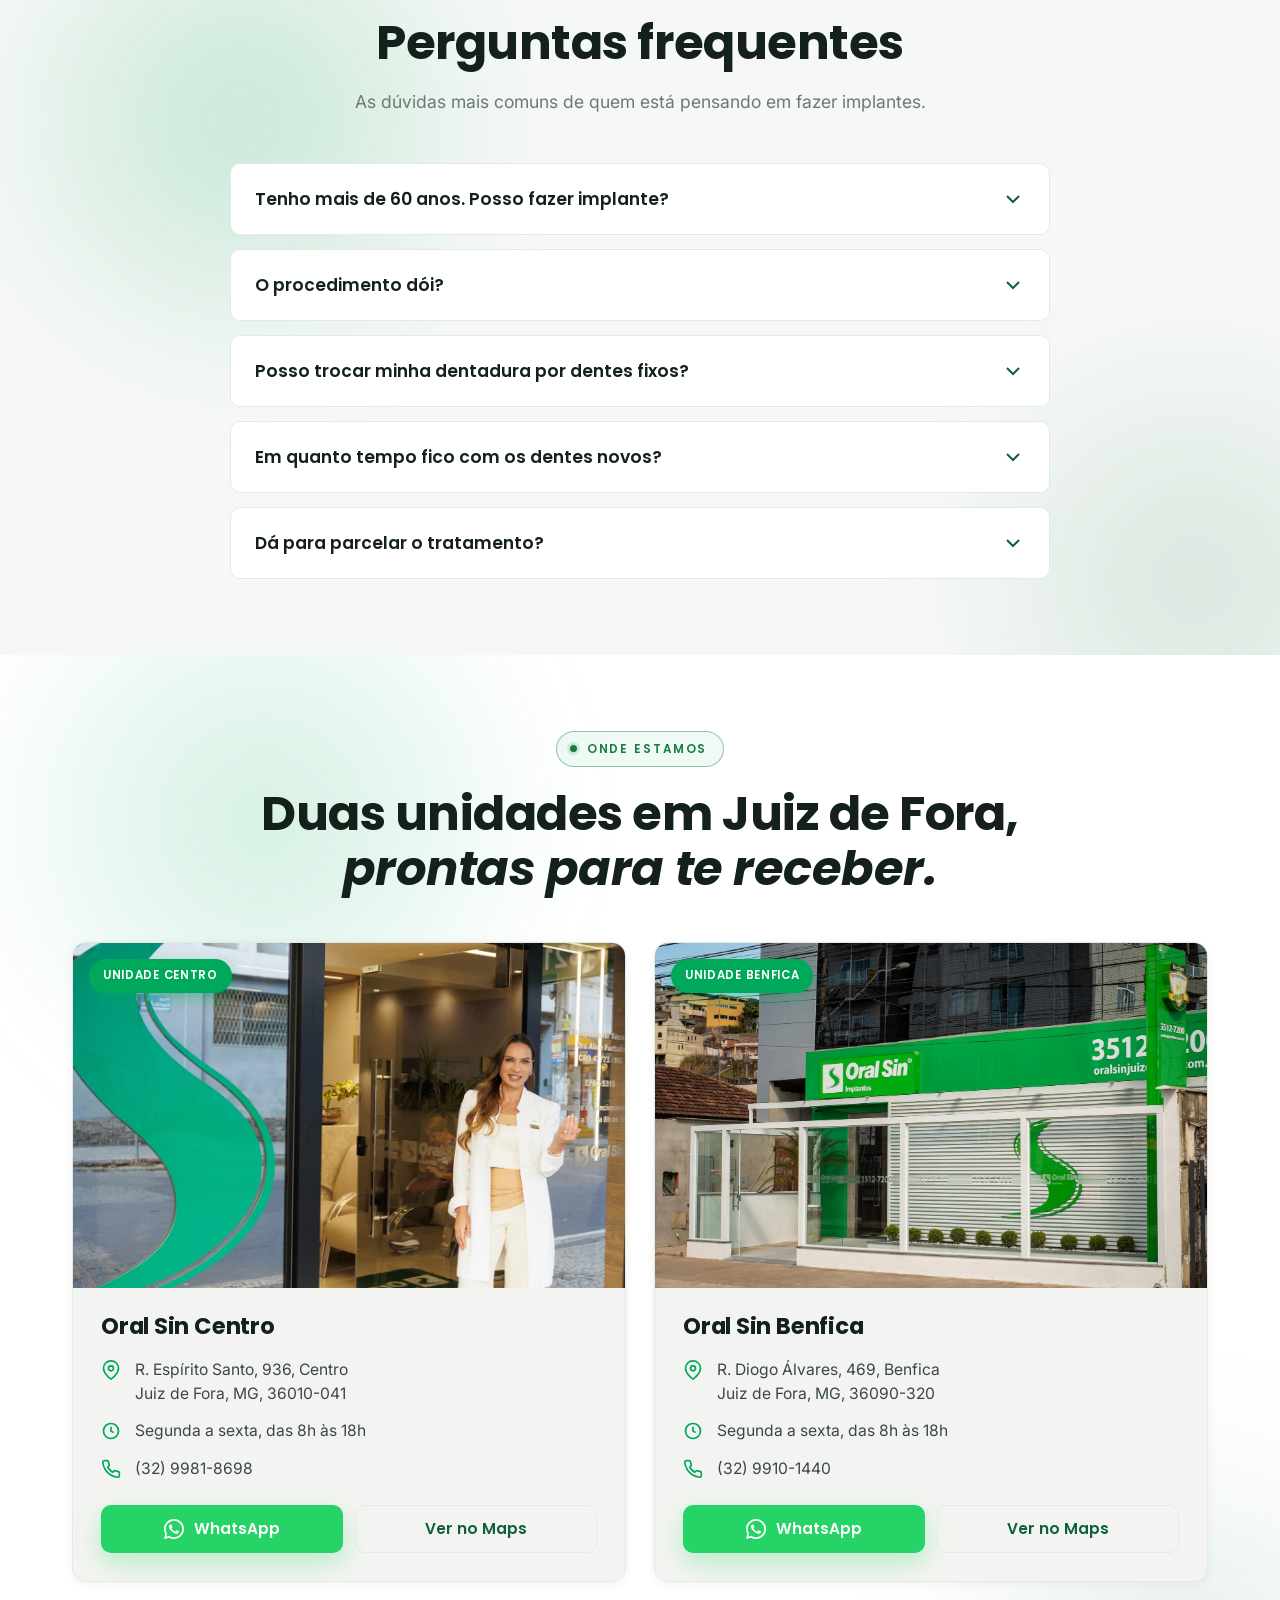
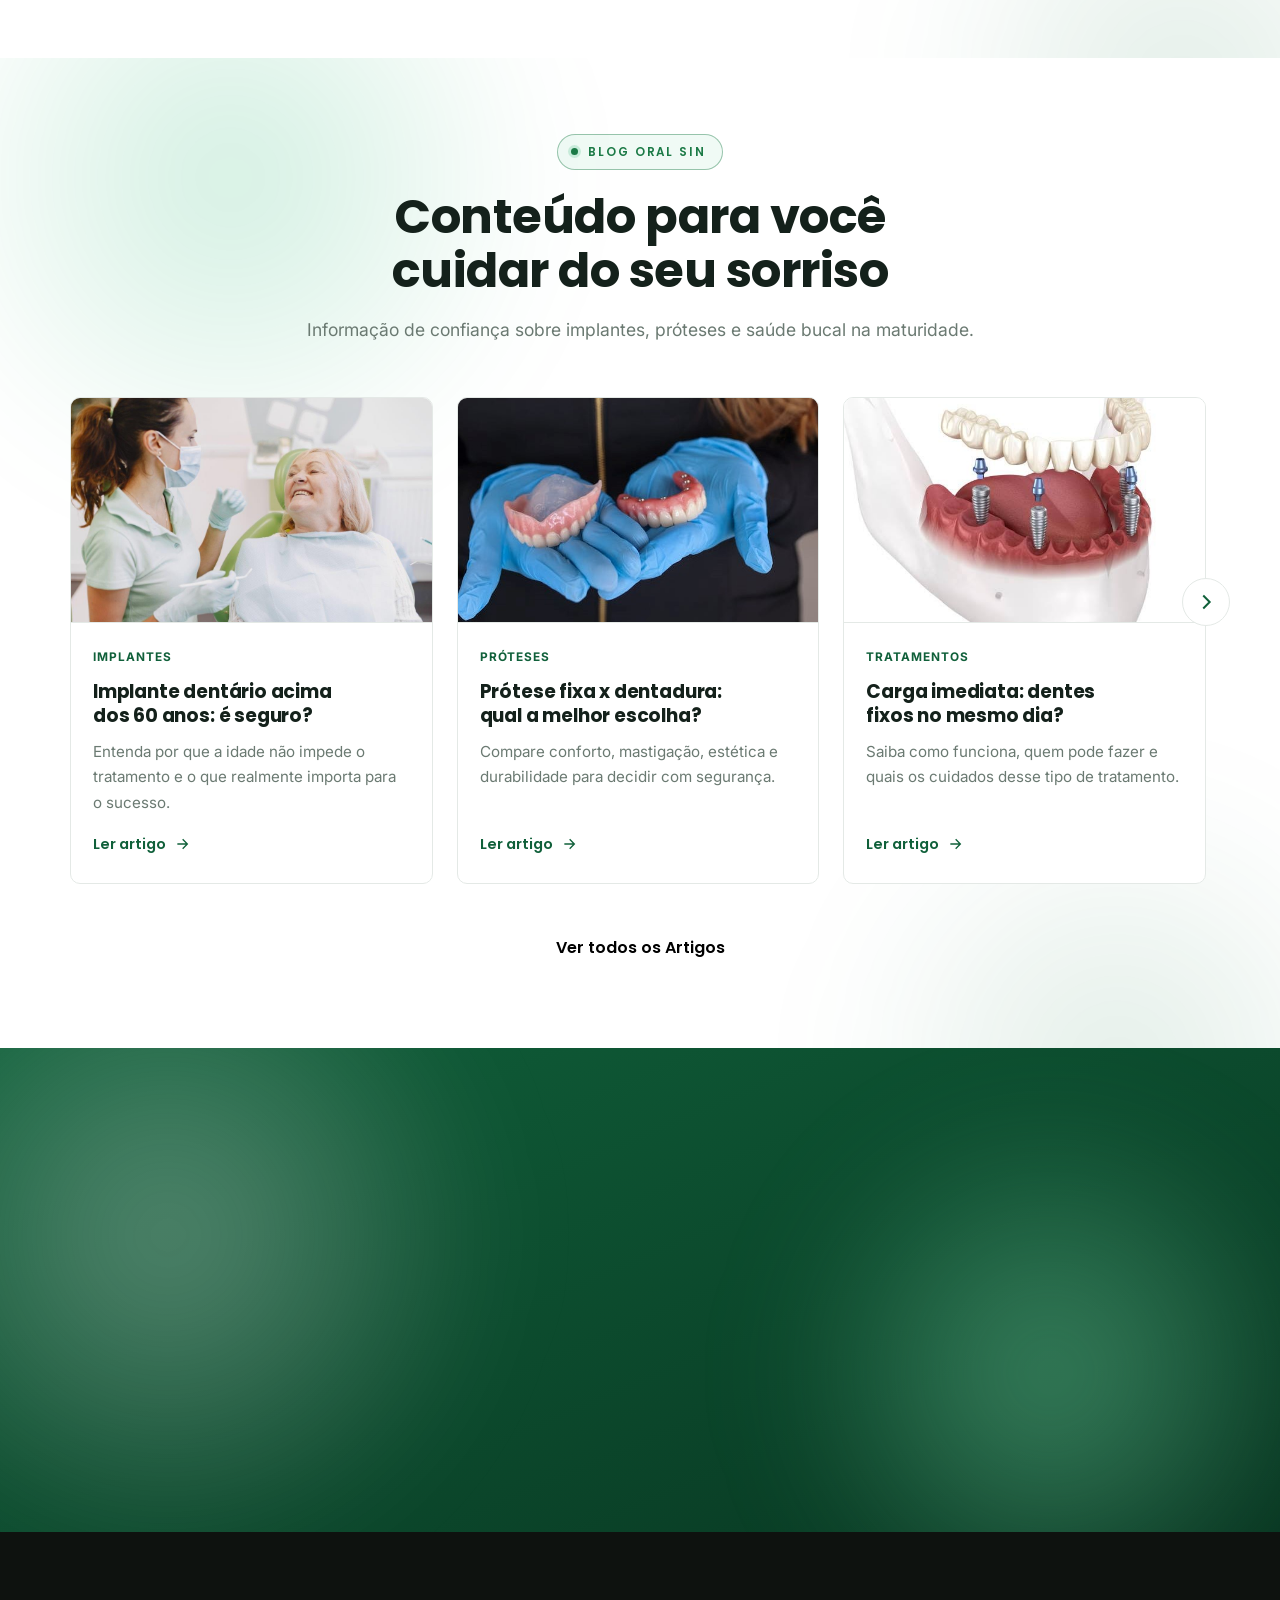
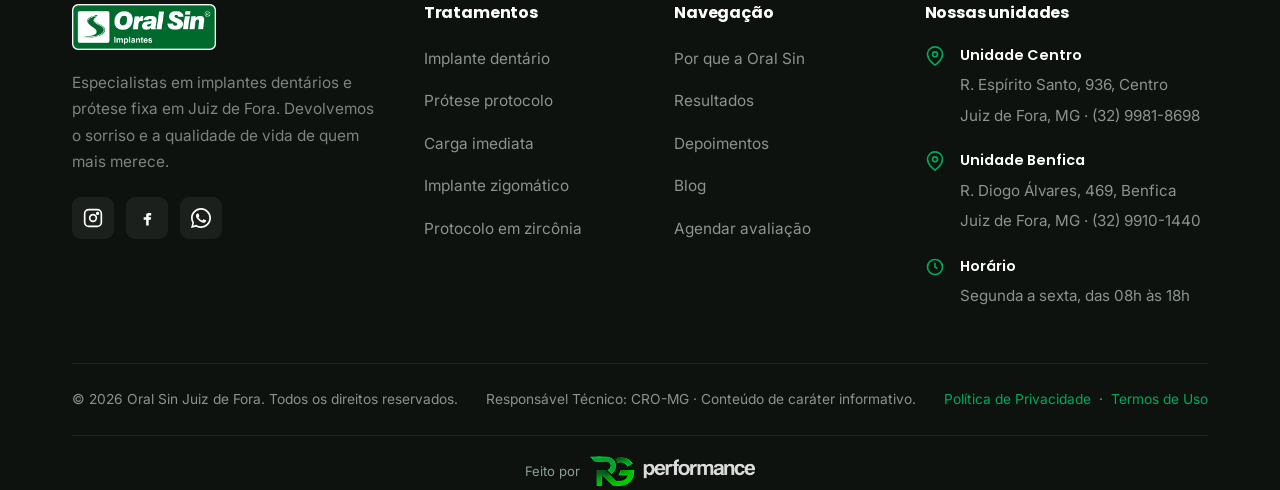
==== commit 63bbeedf: "Alinha entrada do quiz aos 4 caminhos e corrige CTA cortado no mobile - CTAs da LP (hero e "Voce se " ====
--- a/index.html
+++ b/index.html
@@ -22,7 +22,7 @@
   <link rel="preconnect" href="https://fonts.googleapis.com" />
   <link rel="preconnect" href="https://fonts.gstatic.com" crossorigin />
   <link href="https://fonts.googleapis.com/css2?family=Poppins:ital,wght@0,500;0,600;0,700;0,800;1,800&family=Inter:wght@400;500;600&display=swap" rel="stylesheet" />
-  <link rel="stylesheet" href="assets/css/styles.css?v=29" />
+  <link rel="stylesheet" href="assets/css/styles.css?v=30" />
   <script src="assets/js/tracking.js?v=3" defer></script>
 
   <script type="application/ld+json">
@@ -115,7 +115,7 @@
             <svg viewBox="0 0 32 32" fill="currentColor"><path d="M16.003 0C7.164 0 .002 7.16.002 16c0 2.82.74 5.583 2.15 8.02L0 32l8.204-2.15A15.9 15.9 0 0 0 16.003 32C24.84 32 32 24.84 32 16S24.84 0 16.003 0zm0 29.2c-2.5 0-4.95-.67-7.088-1.94l-.508-.3-4.87 1.277 1.3-4.75-.33-.52A13.16 13.16 0 0 1 2.8 16c0-7.28 5.92-13.2 13.203-13.2 3.53 0 6.845 1.375 9.34 3.872a13.13 13.13 0 0 1 3.865 9.33c0 7.28-5.92 13.198-13.205 13.198zm7.24-9.885c-.397-.198-2.348-1.158-2.712-1.29-.363-.132-.628-.198-.892.2-.264.396-1.024 1.29-1.256 1.554-.23.264-.463.297-.86.1-.397-.2-1.676-.618-3.193-1.97-1.18-1.052-1.977-2.35-2.21-2.747-.23-.396-.024-.61.174-.807.178-.177.397-.462.595-.694.198-.23.264-.396.397-.66.132-.264.066-.495-.033-.694-.1-.198-.892-2.15-1.223-2.943-.322-.773-.65-.668-.892-.68l-.76-.014c-.264 0-.694.1-1.058.495-.363.396-1.388 1.356-1.388 3.31 0 1.953 1.42 3.84 1.618 4.104.198.264 2.796 4.27 6.775 5.986.947.41 1.686.653 2.262.836.95.302 1.815.26 2.498.157.762-.114 2.348-.96 2.68-1.884.33-.925.33-1.72.23-1.884-.098-.164-.362-.263-.76-.462z"/></svg>
             Agendar Avaliação
           </a>
-          <a href="quiz" class="btn btn--outline btn--lg">Descubra se o implante fixo é para você</a>
+          <a href="quiz" class="btn btn--outline btn--lg btn--wrap">Descubra o caminho para o seu sorriso</a>
         </div>
 
         <div class="hero__info">
@@ -213,7 +213,7 @@
       </div>
 
       <div class="reveal" data-delay="3" style="grid-column:1/-1;text-align:center;margin-top:10px;">
-        <a href="quiz" class="btn btn--green btn--lg">Descubra se o implante fixo é para você →</a>
+        <a href="quiz" class="btn btn--green btn--lg btn--wrap">Descubra o melhor caminho para o seu sorriso →</a>
         <p style="color:var(--muted);font-size:.95rem;margin-top:12px;">Teste rápido de 2 minutos, sem compromisso.</p>
       </div>
     </div>
--- a/assets/css/styles.css
+++ b/assets/css/styles.css
@@ -229,6 +229,9 @@
 .btn--white svg { color: var(--green); }
 .btn--lg { padding: 18px 34px; font-size: 1.08rem; }
 .btn--block { width: 100%; }
+/* CTA de texto longo: quebra em duas linhas no mobile em vez de vazar do
+   container e ser cortado pelo overflow:hidden da secao */
+.btn--wrap { white-space: normal; text-align: center; line-height: 1.25; }
 
 /* ============================== CTA FINAL ========================== */
 .final-cta { text-align: center; scroll-margin-top: 90px; }
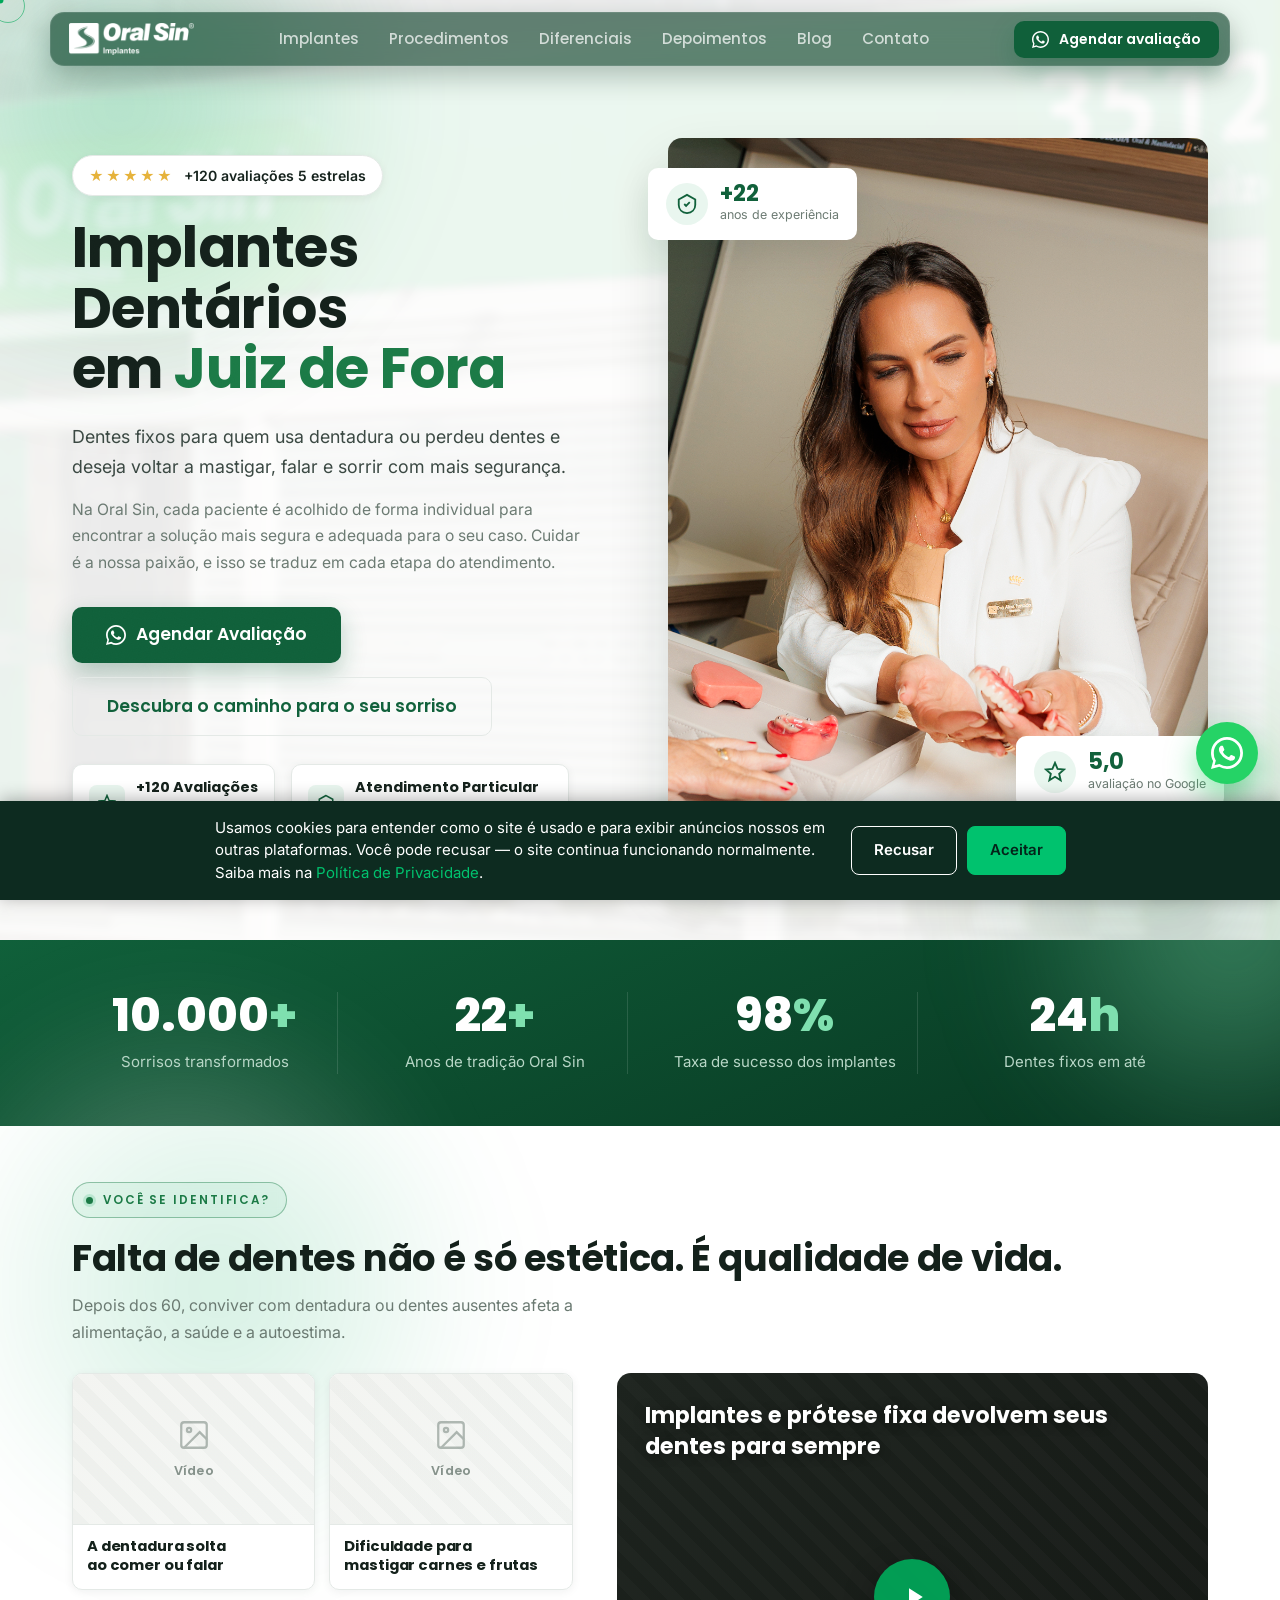
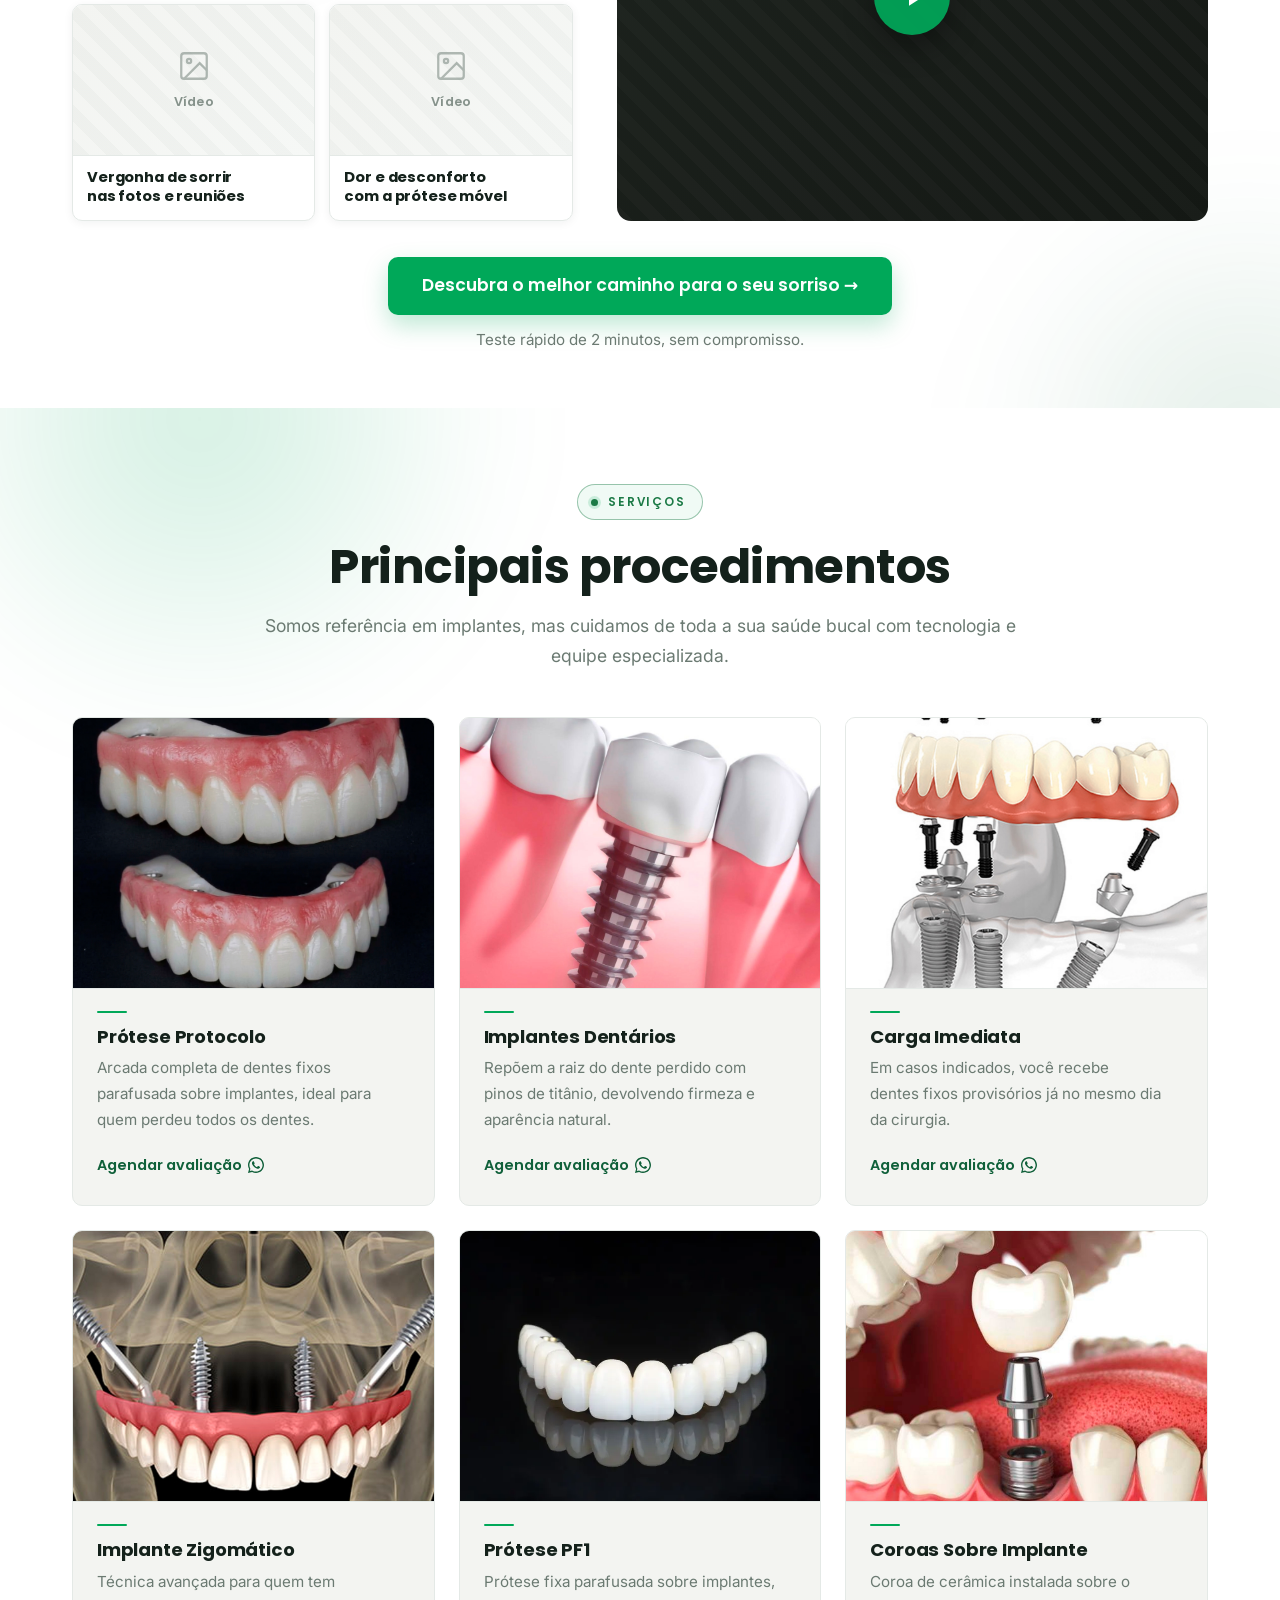
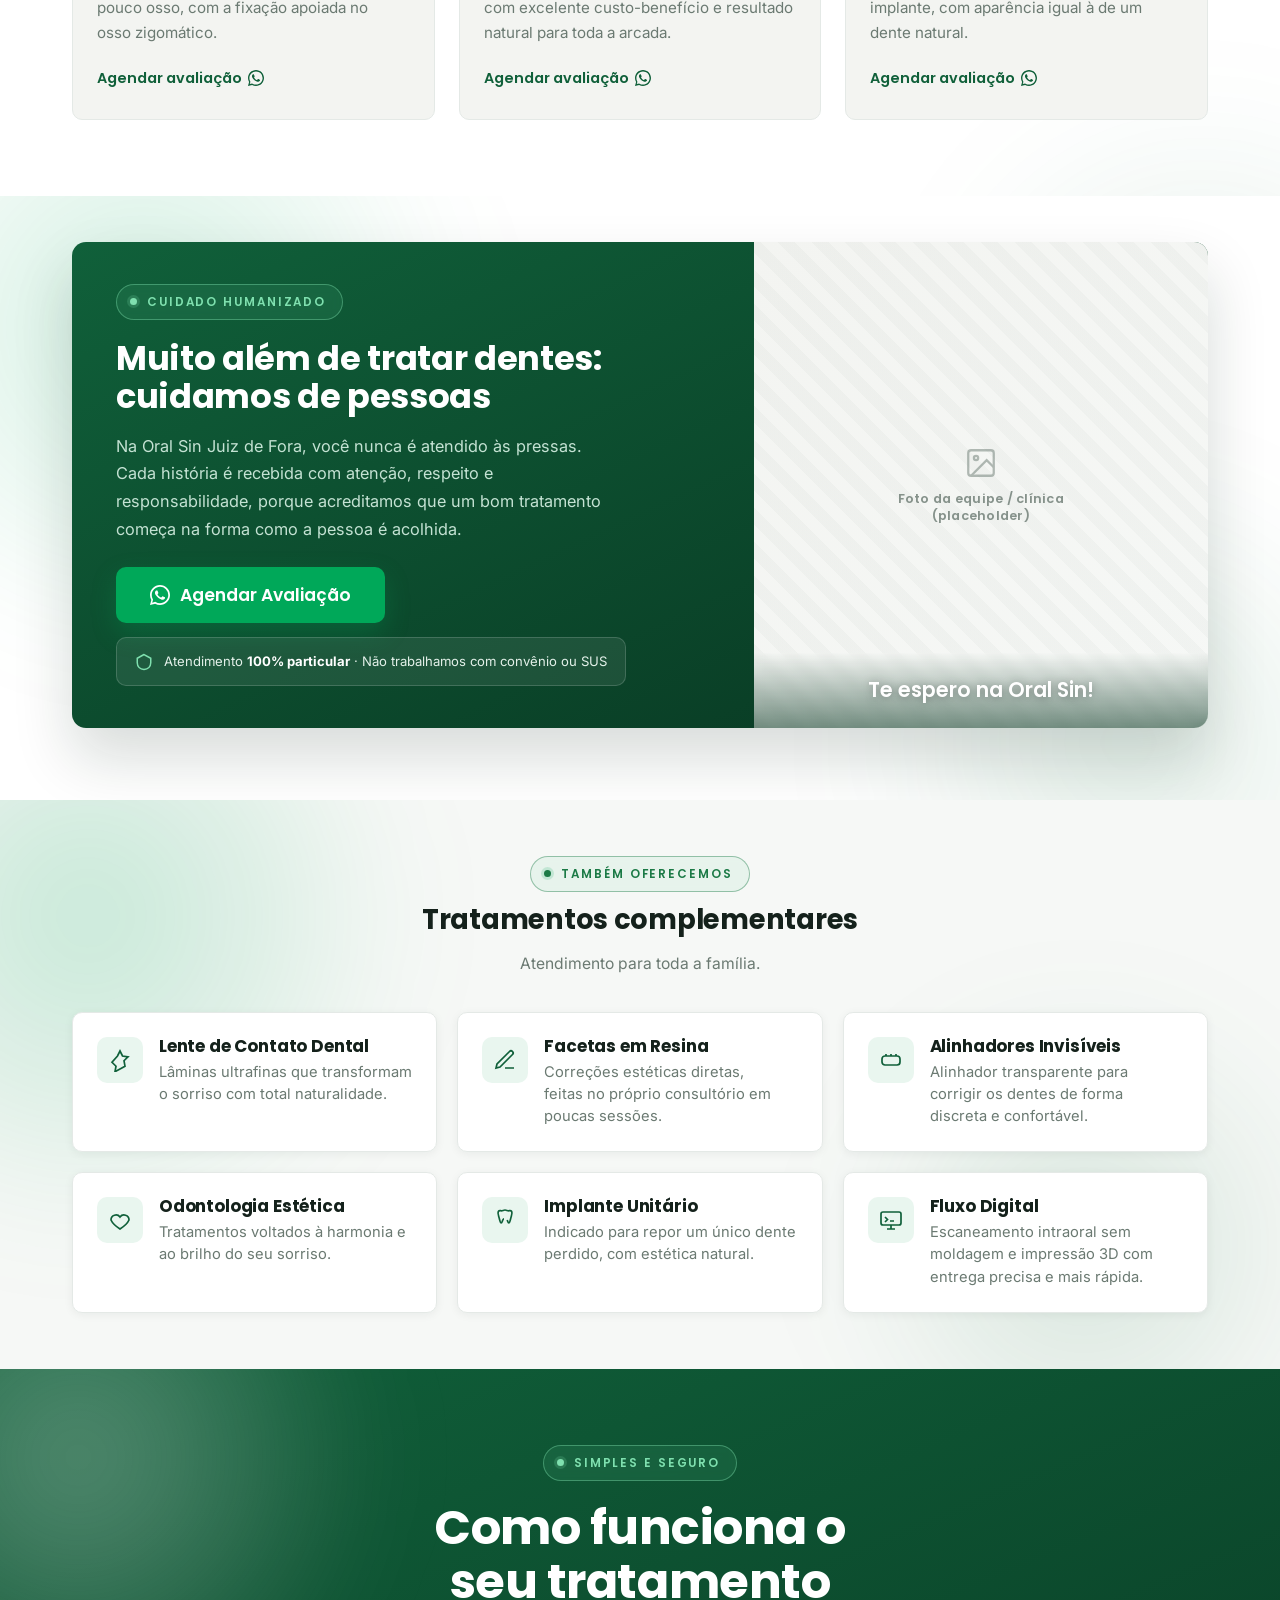
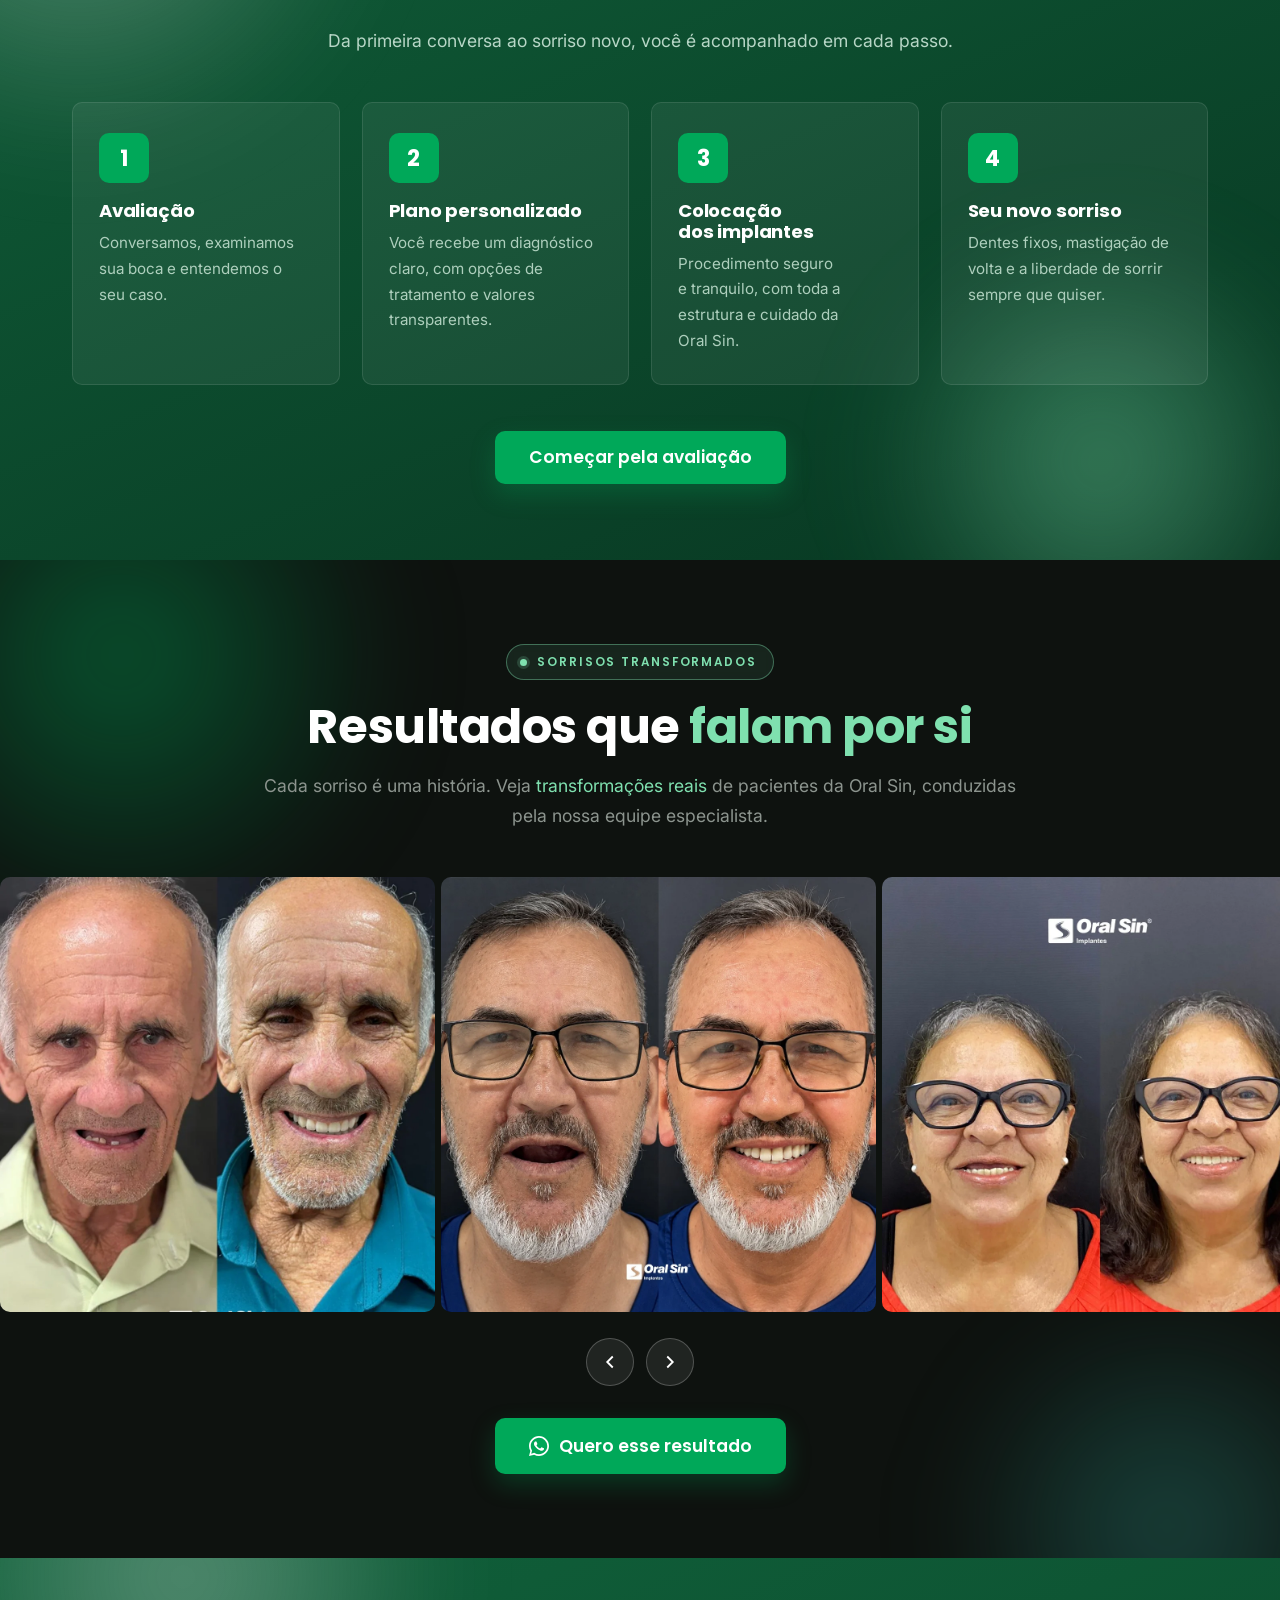
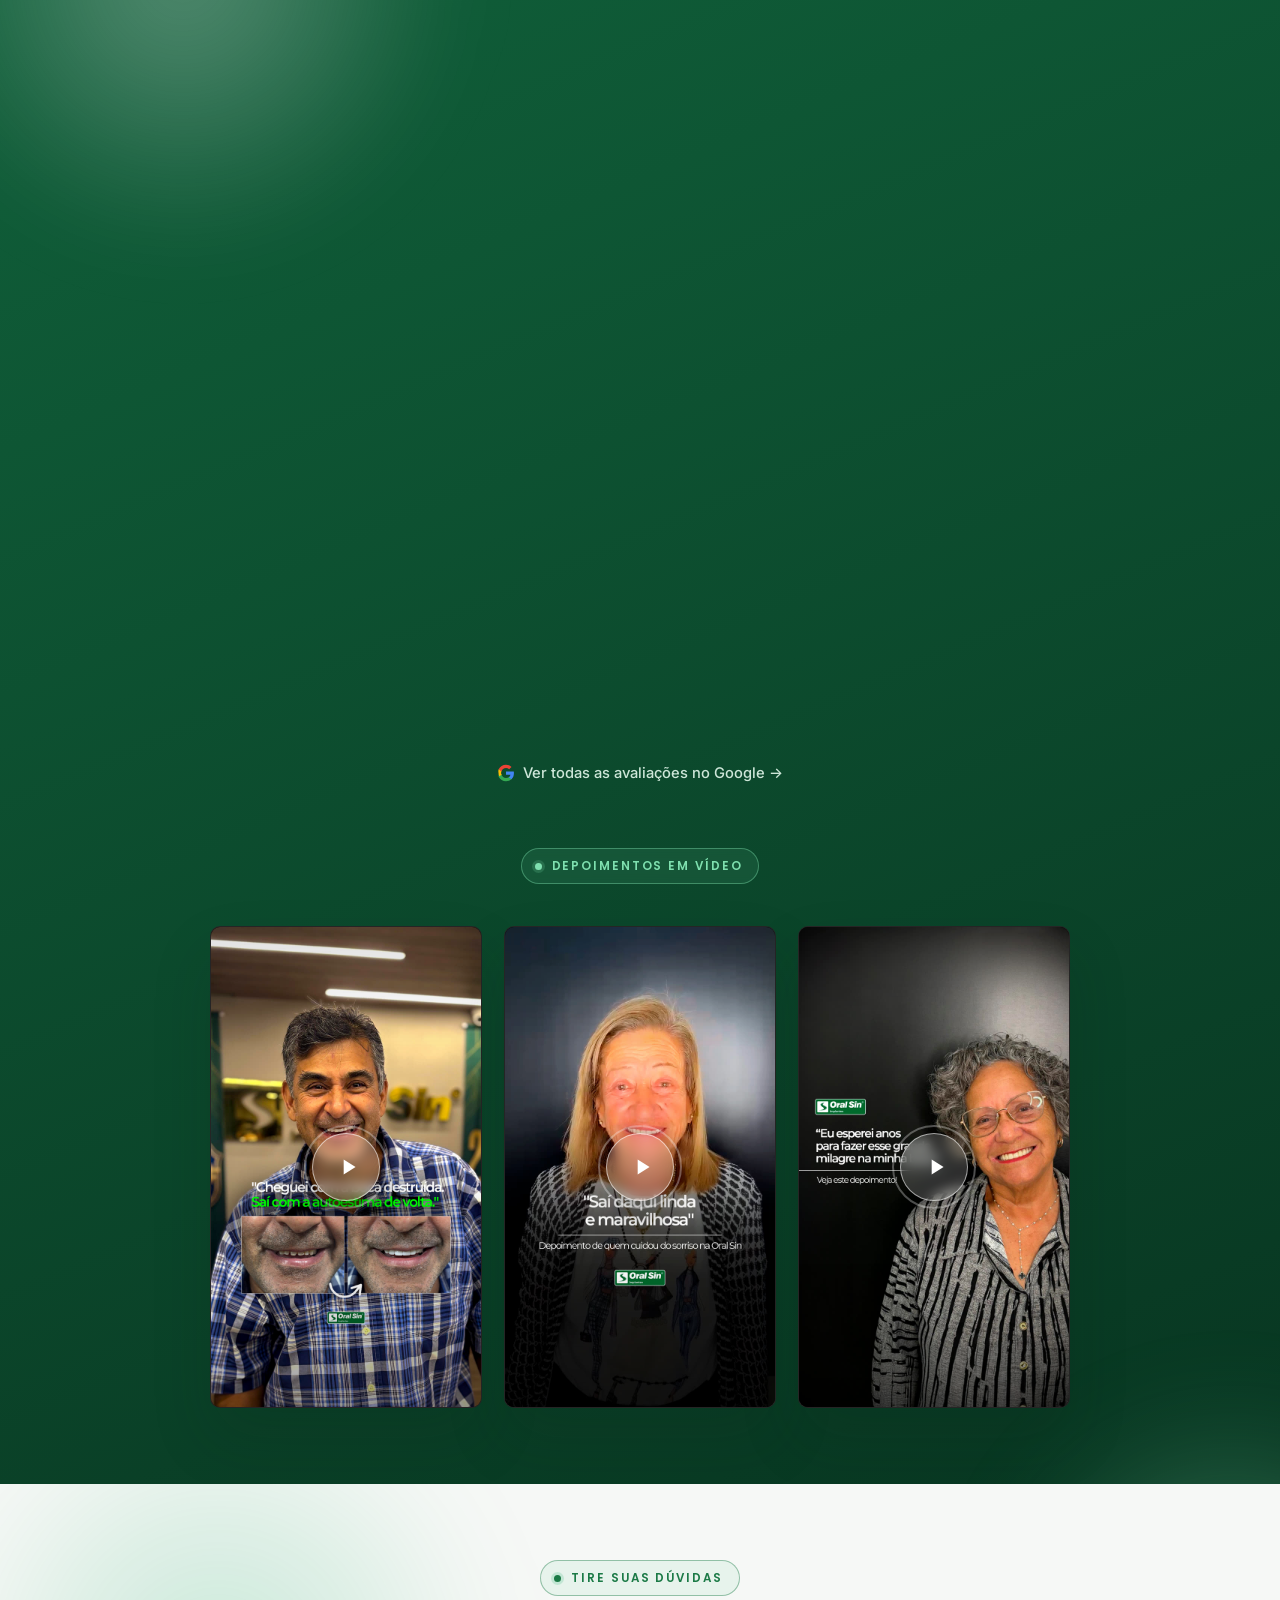
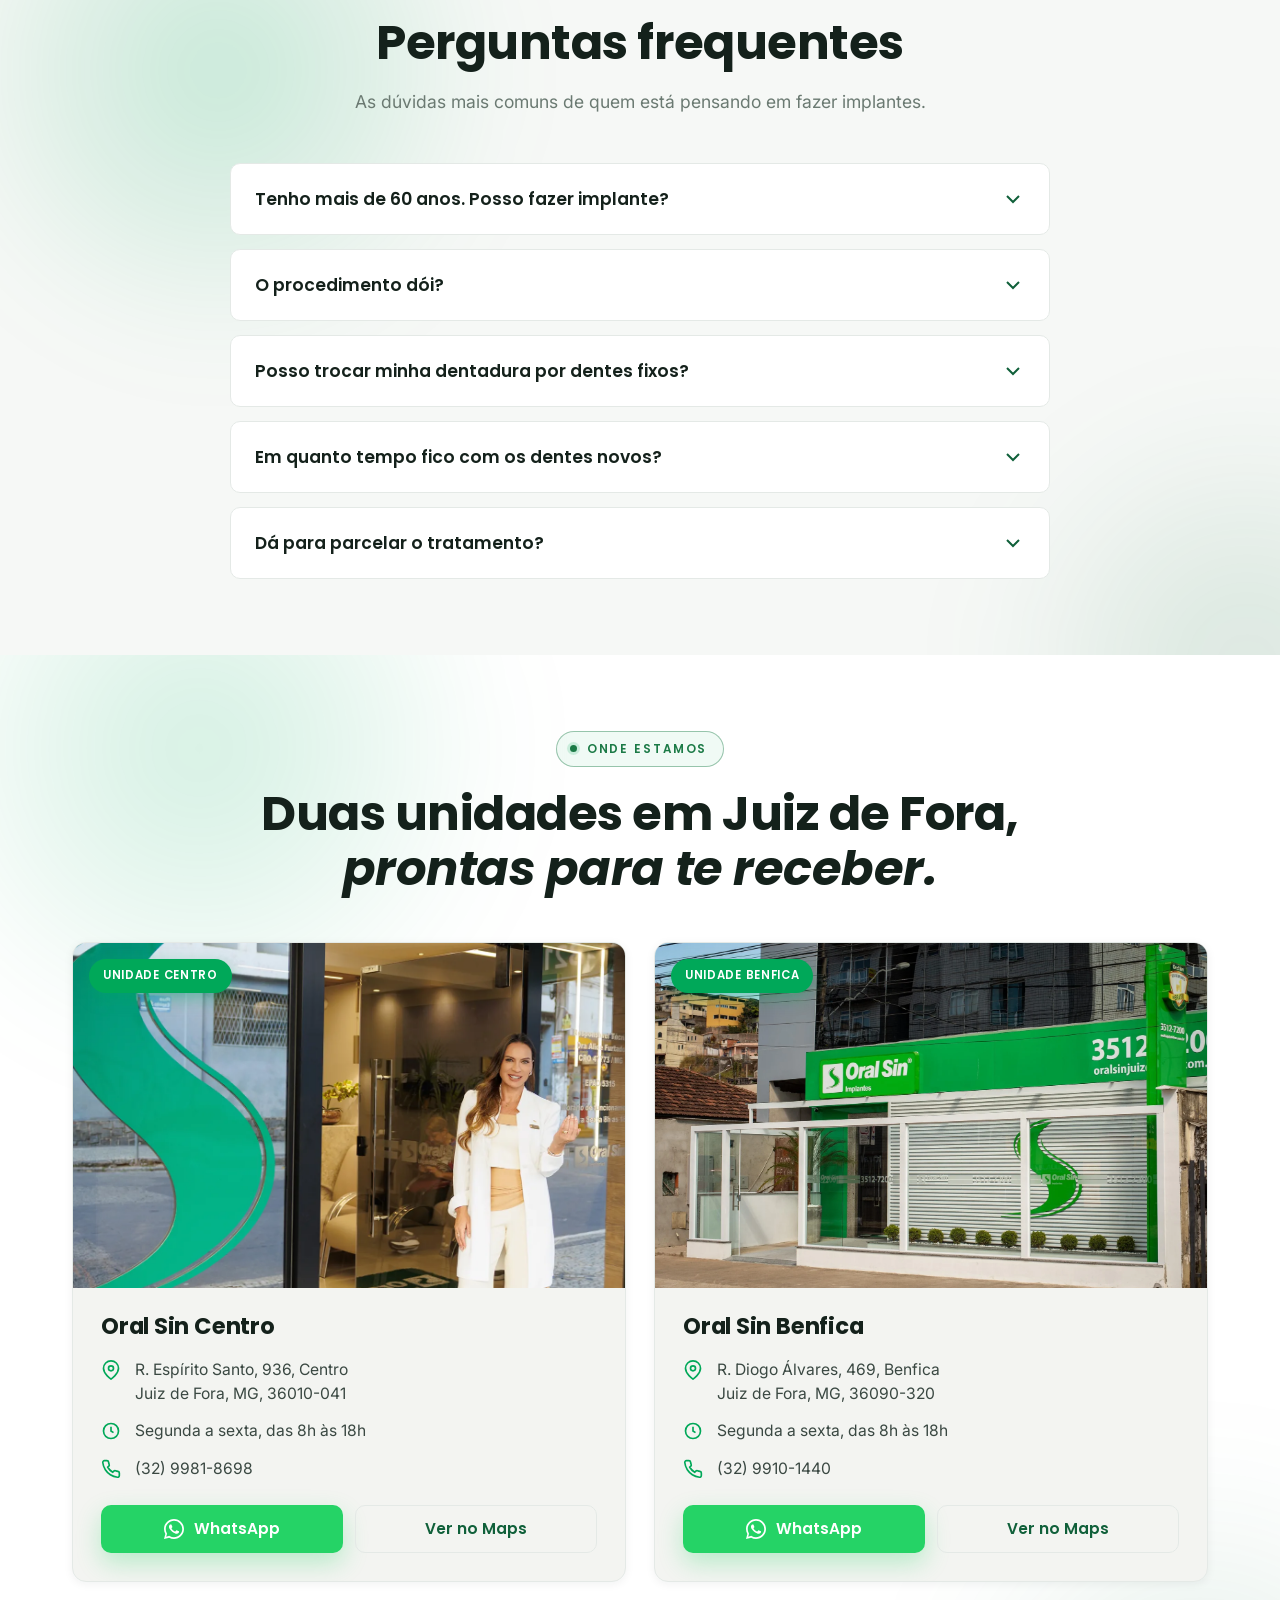
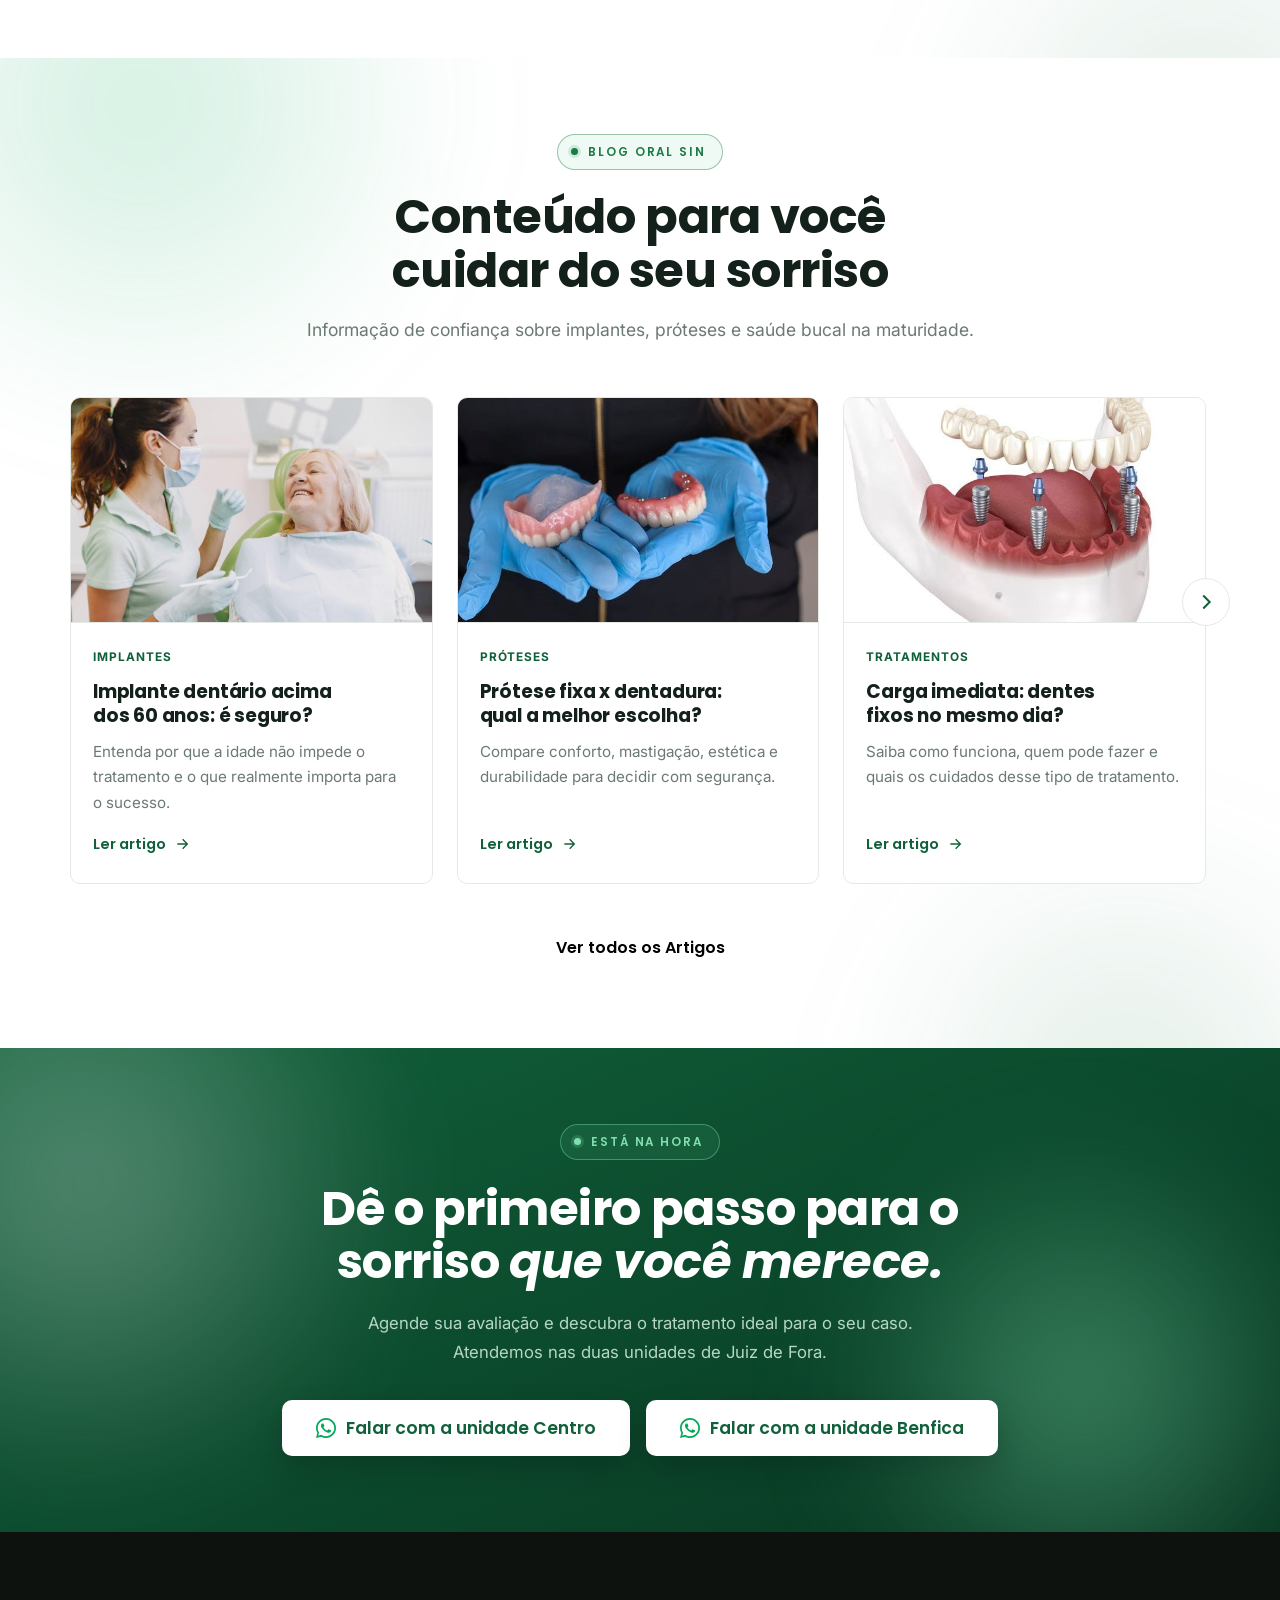
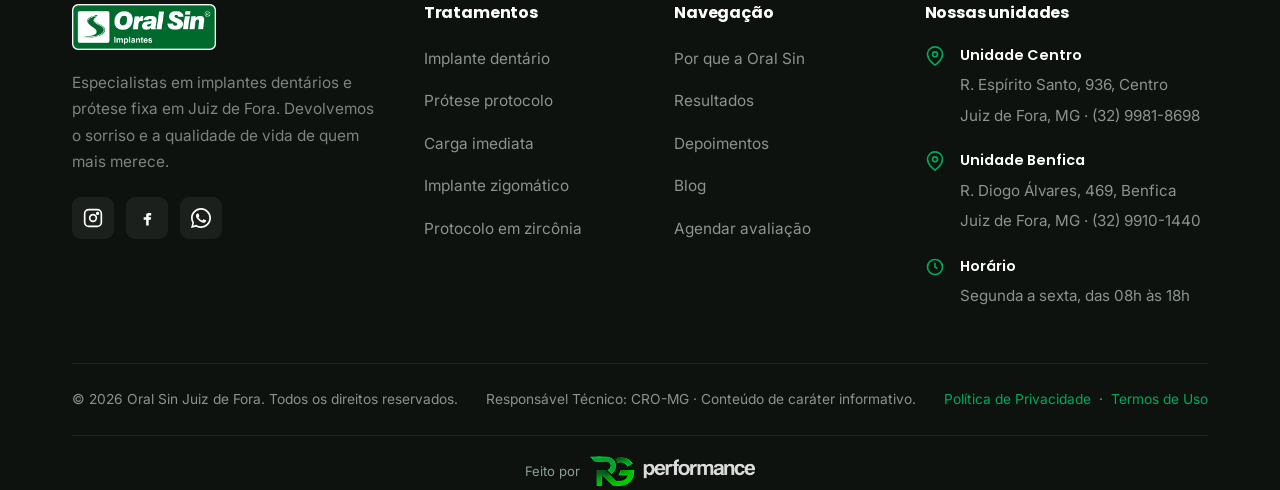
==== commit 7af0ba0a: "Corrige ID do Pixel do Centro (mismatch): 2155246258524898 -> 2277971833017166 O Events Manager do C" ====
--- a/index.html
+++ b/index.html
@@ -23,7 +23,7 @@
   <link rel="preconnect" href="https://fonts.gstatic.com" crossorigin />
   <link href="https://fonts.googleapis.com/css2?family=Poppins:ital,wght@0,500;0,600;0,700;0,800;1,800&family=Inter:wght@400;500;600&display=swap" rel="stylesheet" />
   <link rel="stylesheet" href="assets/css/styles.css?v=30" />
-  <script src="assets/js/tracking.js?v=3" defer></script>
+  <script src="assets/js/tracking.js?v=4" defer></script>
 
   <script type="application/ld+json">
   {
